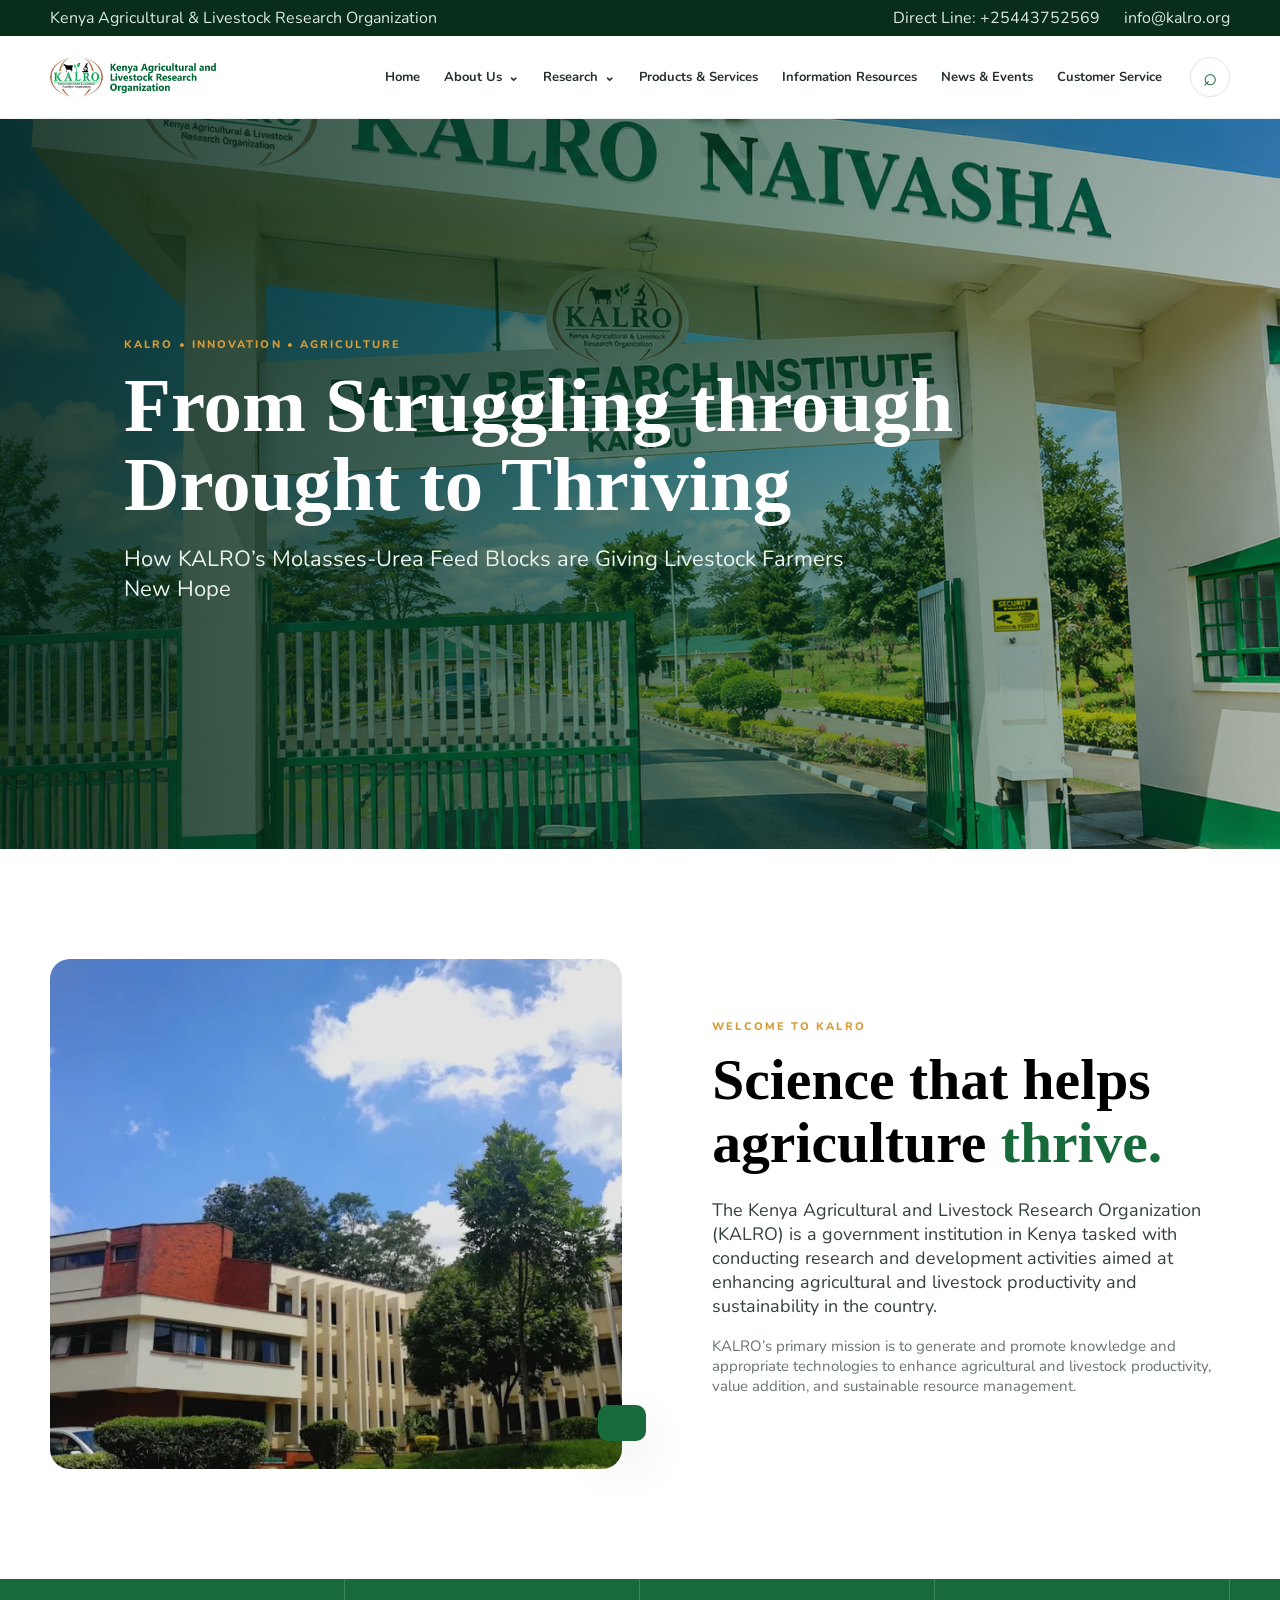
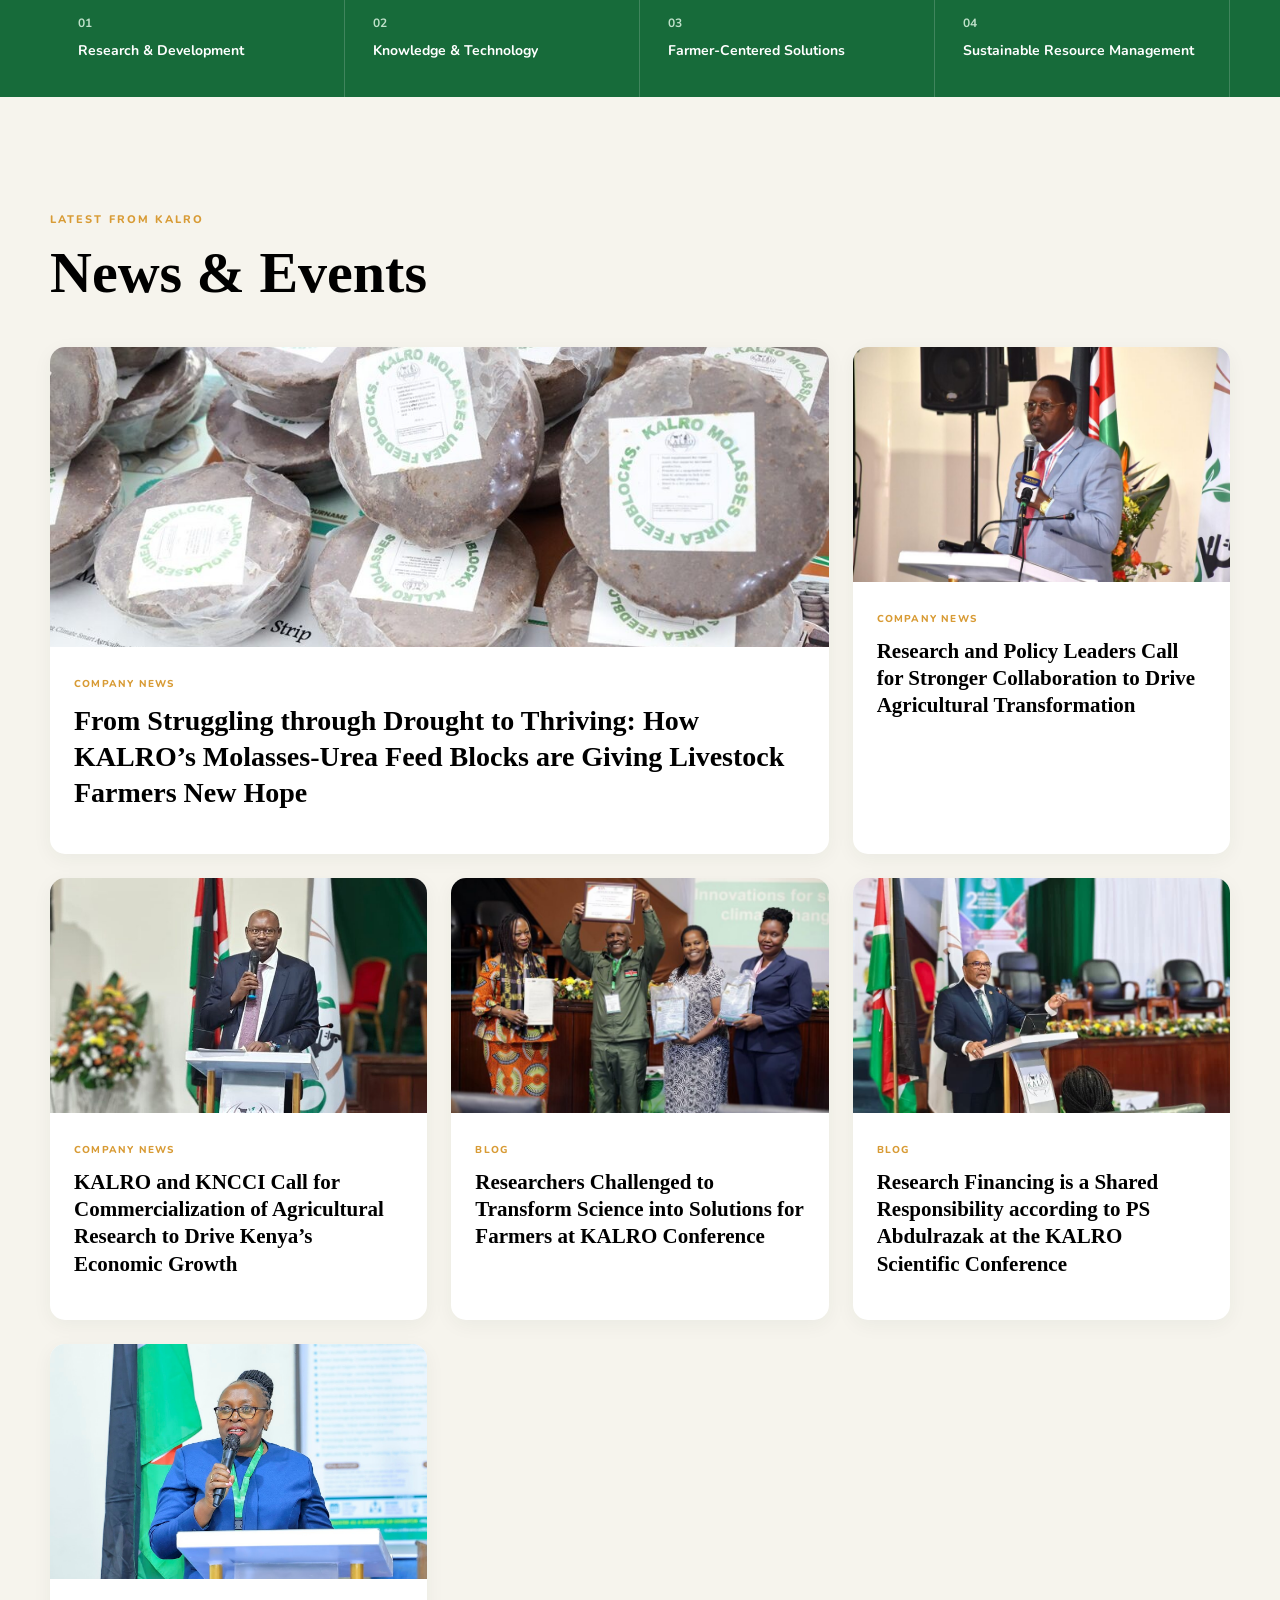
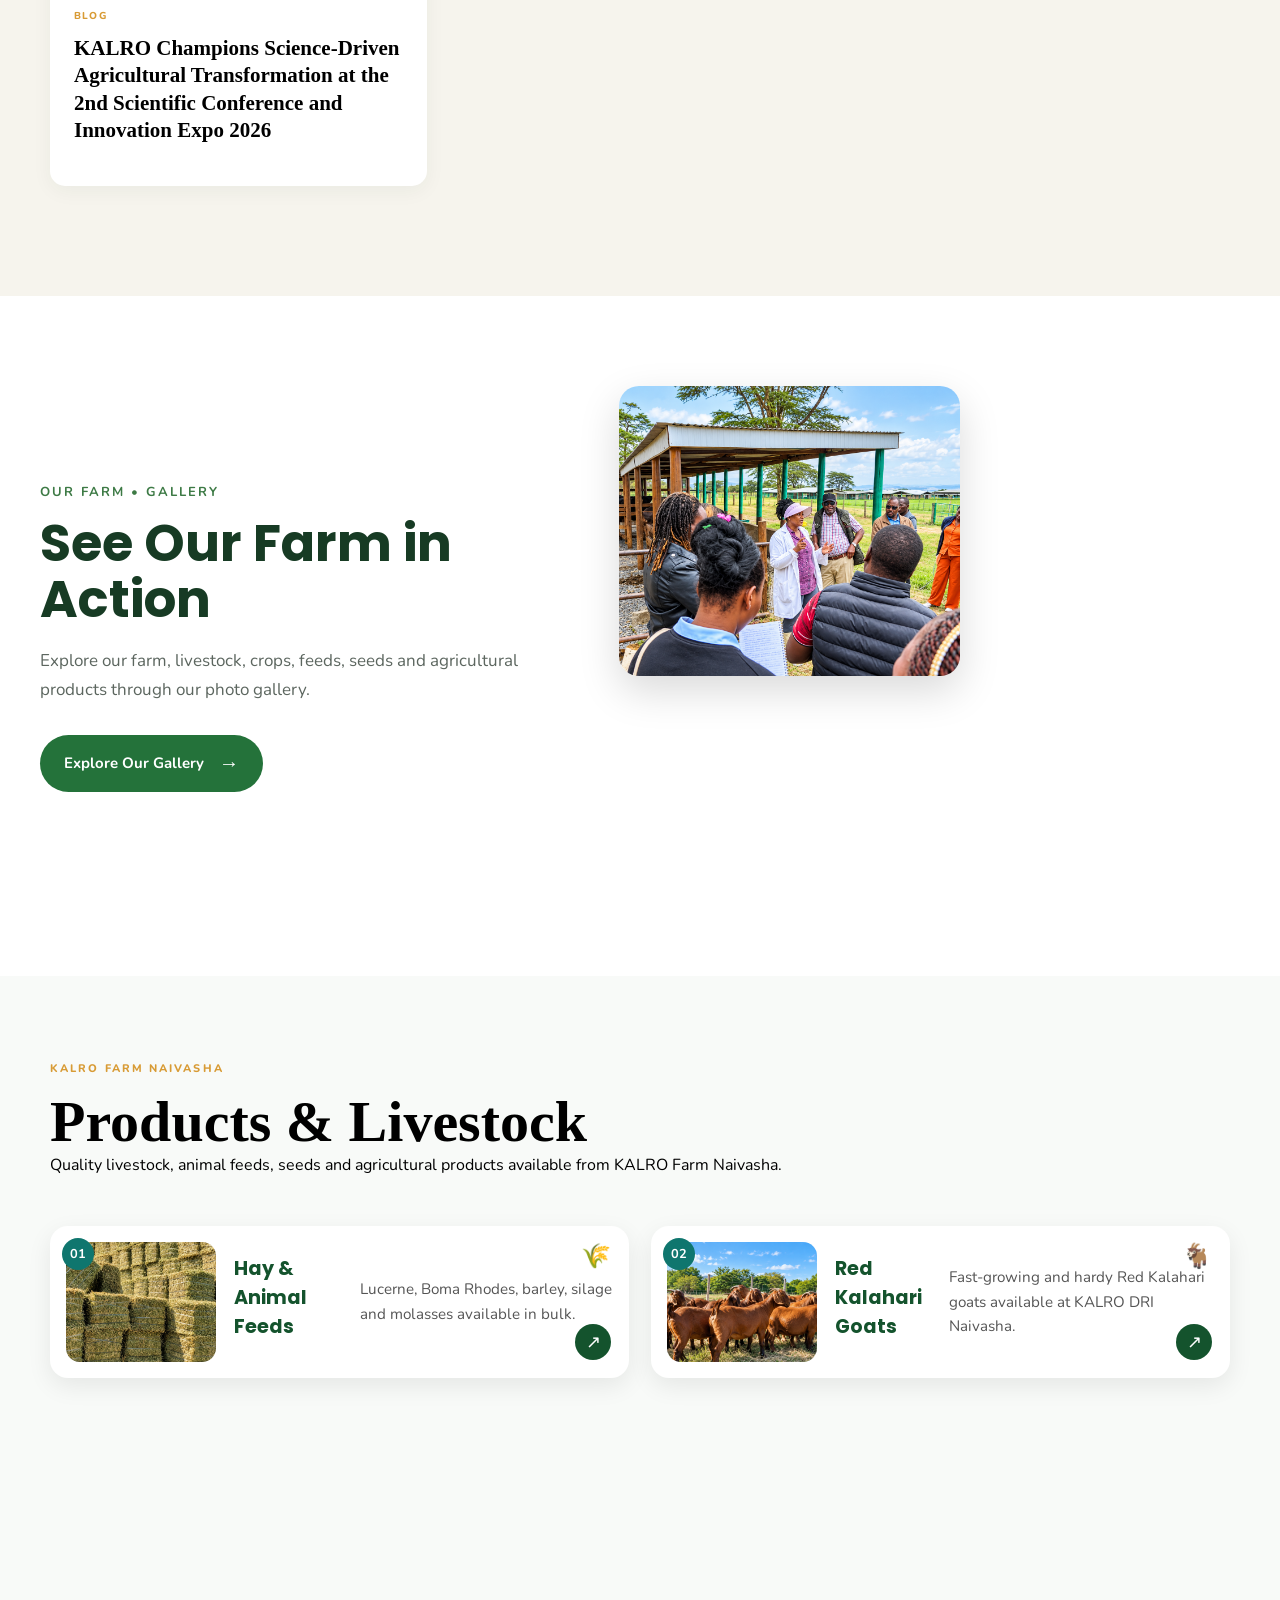
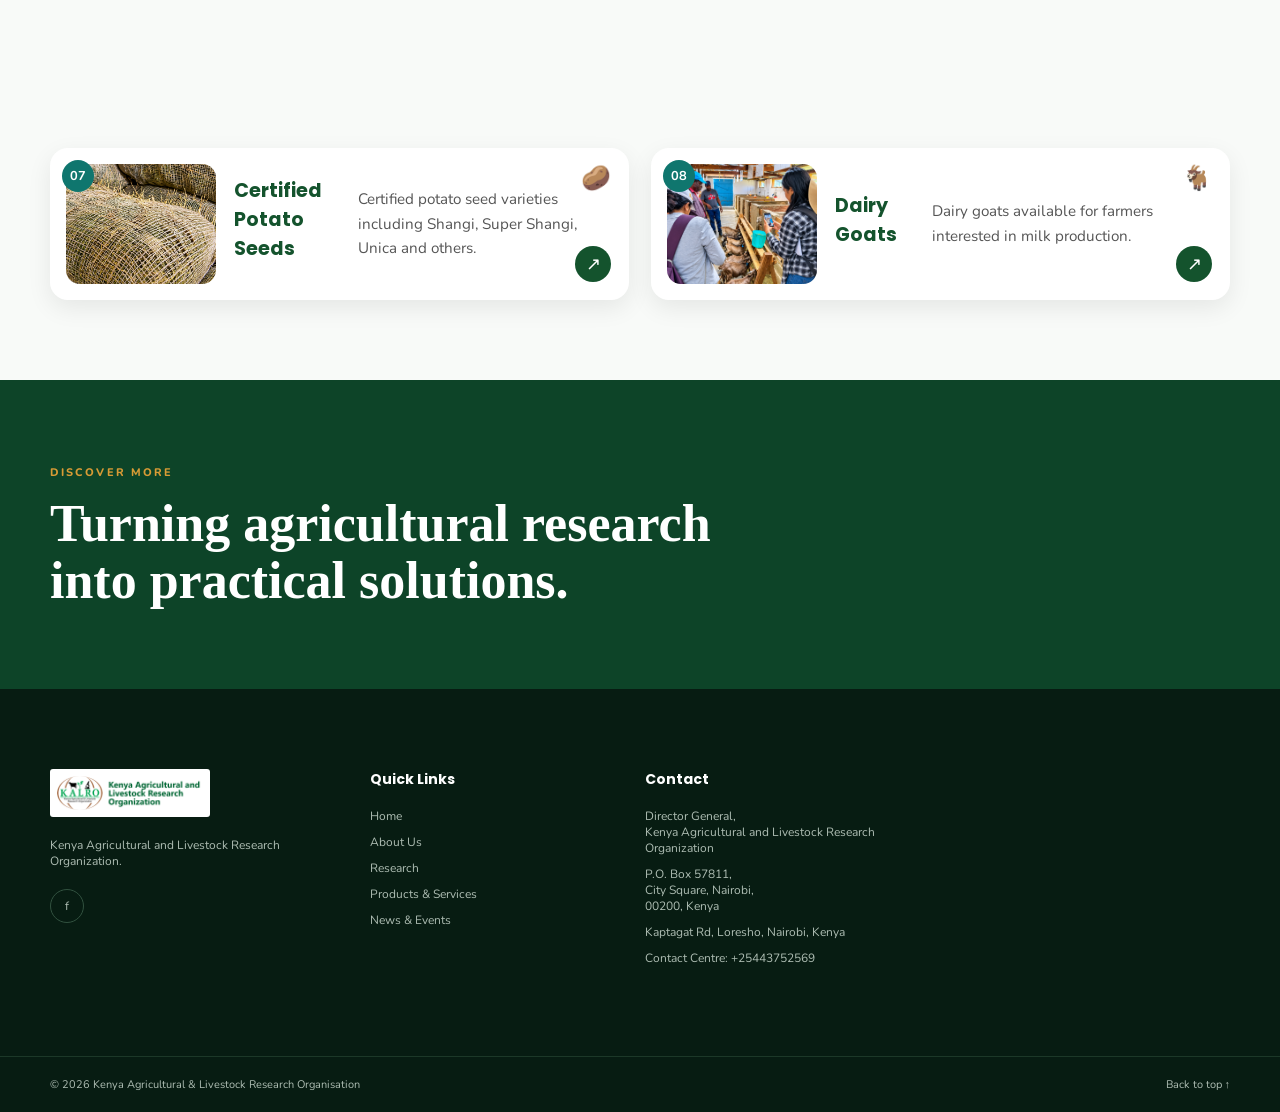
==== index.html @ 130081ad "Update index.html" ====
<!DOCTYPE html>
<html lang="en">

<head>
    <meta charset="UTF-8">
    <meta name="viewport" content="width=device-width, initial-scale=1.0">

    <meta name="description"
        content="Kenya Agricultural and Livestock Research Organization">

    <title>KALRO | Kenya Agricultural & Livestock Research Organization</title>

    <!-- Google Fonts -->
    <link rel="preconnect" href="https://fonts.googleapis.com">
    <link rel="preconnect" href="https://fonts.gstatic.com" crossorigin>

   <link
  href="https://fonts.googleapis.com/css2?family=Nunito:wght@400;500;600;700;800&family=Poppins:wght@500;600;700;800&display=swap"
  rel="stylesheet">
    <!-- CSS -->
    <link rel="stylesheet" href="style.css">
</head>

<body>


<!-- =========================================
     TOP INFORMATION BAR
========================================= -->

<div class="announcement">

    <div class="container announcement-inner">

        <span>
            Kenya Agricultural & Livestock Research Organization
        </span>

        <div class="top-links">

            <a href="tel:+25443752569">
                Direct Line: +25443752569
            </a>

            <a href="mail to:kalroorg97@kalro.org">
                info@kalro.org
            </a>

        </div>

    </div>

</div>



<!-- =========================================
     HEADER / NAVIGATION
========================================= -->

<header class="site-header" id="siteHeader">

    <div class="container nav-wrap">


        <!-- LOGO -->

        <a
            class="brand"
            href="#home"
            aria-label="KALRO home">

            <img
                src="log.png"
                alt="KALRO Logo">

        </a>



        <!-- MOBILE MENU BUTTON -->

        <button
            class="menu-toggle"
            id="menuToggle"
            aria-label="Open menu"
            aria-expanded="false">

            <span></span>
            <span></span>
            <span></span>

        </button>



        <!-- NAVIGATION -->

        <nav
            class="main-nav"
            id="mainNav"
            aria-label="Main navigation">


            <a href="#home">
                Home
            </a>


            <!-- ABOUT DROPDOWN -->

            <div class="nav-dropdown">

                <button type="button">
                    About Us
                    <span>⌄</span>
                </button>

                <div class="dropdown-menu">

                    <a href="#about">
                        Who We Are
                    </a>

                    <a href="#about">
                        Mission & Mandate
                    </a>

                    <a href="#resources">
                        Information Resources
                    </a>

                </div>

            </div>



            <!-- RESEARCH DROPDOWN -->

            <div class="nav-dropdown">

                <button type="button">
                    Research
                    <span>⌄</span>
                </button>

                <div class="dropdown-menu">

                    <a href="#resources">
                        Research Outputs
                    </a>

                    <a href="#resources">
                        Technologies
                    </a>

                </div>

            </div>



            <a href="#resources">
                Products & Services
            </a>


            <a href="#resources">
                Information Resources
            </a>


            <a href="#news">
                News & Events
            </a>


            <a href="#contact">
                Customer Service
            </a>

        </nav>



        <!-- SEARCH BUTTON -->

        <button
            class="search-button"
            id="searchButton"
            aria-label="Search">

            ⌕

        </button>

    </div>

</header>



<!-- =========================================
     MAIN CONTENT
========================================= -->

<main>



<!-- =========================================
     HERO SECTION
========================================= -->

<section class="hero" id="home">

    <div class="hero-image">
    </div>

    <div class="hero-overlay"></div>

    <div class="container hero-content">

        <div class="eyebrow">
            KALRO • INNOVATION • AGRICULTURE
        </div>

        <h1>
            From Struggling through Drought to Thriving
        </h1>

        <p>
            How KALRO’s Molasses-Urea Feed Blocks are Giving
            Livestock Farmers New Hope
        </p>
<!-- 
        <a
            class="btn btn-primary"
            
            target="_blank"
            rel="noopener">
            Learn More

            <span>→</span>

        </a> -->

    </div>

    <div class="hero-scroll">
        Scroll to explore
        <span>↓</span>
    </div>

</section>

<!-- =========================================
     ABOUT / INTRODUCTION
========================================= -->

<section
    class="intro section"
    id="about">

    <div class="container intro-grid">


        <!-- IMAGE -->

        <div class="image-frame reveal">

            <img
                src="admin.png"
                alt="Agricultural research at KALRO">


            <div class="image-badge">

                <!-- <strong>
                    Research
                </strong> -->
<!-- 
                <span>
                    For a sustainable future
                </span> -->

            </div>

        </div>



        <!-- TEXT -->

        <div class="intro-copy reveal">

            <span class="section-kicker">
                WELCOME TO KALRO
            </span>


            <h2>
                Science that helps agriculture
                <em>thrive.</em>
            </h2>


            <p class="lead">

                The Kenya Agricultural and Livestock Research
                Organization (KALRO) is a government institution
                in Kenya tasked with conducting research and
                development activities aimed at enhancing
                agricultural and livestock productivity and
                sustainability in the country.

            </p>


            <p>

                KALRO’s primary mission is to generate and promote
                knowledge and appropriate technologies to enhance
                agricultural and livestock productivity, value
                addition, and sustainable resource management.

            </p>

<!-- 
            <a
                class="text-link"
                href="https://www.kalro.org/?page_id=1067"
                target="_blank"
                rel="noopener">

                Read more about KALRO

                <span>↗</span>

            </a> -->

        </div>

    </div>

</section>



<!-- =========================================
     STATISTICS / FEATURES
========================================= -->

<section class="stats">

    <div class="container stats-grid">


        <div>

            <strong>01</strong>

            <span>
                Research & Development
            </span>

        </div>


        <div>

            <strong>02</strong>

            <span>
                Knowledge & Technology
            </span>

        </div>


        <div>

            <strong>03</strong>

            <span>
                Farmer-Centered Solutions
            </span>

        </div>


        <div>

            <strong>04</strong>

            <span>
                Sustainable Resource Management
            </span>

        </div>

    </div>

</section>



<!-- =========================================
     NEWS SECTION
========================================= -->

<section
    class="news section"
    id="news">

    <div class="container">


        <div class="section-heading">

            <div>

                <span class="section-kicker">
                    LATEST FROM KALRO
                </span>

                <h2>
                    News & Events
                </h2>

            </div>


            <!-- <a
                class="text-link"
                href="molasses.jpg"
                target="_blank"
                rel="noopener">

                View all news

                <span>→</span>

            </a> -->

        </div>



        <div class="news-grid">


            <!-- NEWS 1 -->

            <article class="news-card featured reveal">

                <!-- <a 
                   href="https://kalro.org/from-struggling-through-drought-to-thriving-how-kalros-molasses-urea-feed-blocks-are-giving-livestock-farmers-new-hope/"
                    target="_blank"
                    rel="noopener"> -->


                    <div class="card-image">

                        <img
                            src="molasses.jpg"
                            alt="Molasses-Urea Feed Blocks">

                    </div>


                    <div class="card-body">

                        <span class="tag">
                            Company News
                        </span>


                        <h3>

                            From Struggling through Drought to
                            Thriving: How KALRO’s Molasses-Urea
                            Feed Blocks are Giving Livestock
                            Farmers New Hope

                        </h3>


                        <!-- <span class="read">
                            Read story →
                        </span> -->

                    </div>

                </a>

            </article>



            <!-- NEWS 2 -->

            <article class="news-card reveal">
<!-- 
                <a
                    href="workshop.jpg"
                    target="_blank"
                    rel="noopener"> -->

                    <div class="card-image">

                        <img
                            src="workshop.jpg"
                            alt="Agricultural workshop">

                    </div>


                    <div class="card-body">

                        <span class="tag">
                            Company News
                        </span>


                        <h3>

                            Research and Policy Leaders Call
                            for Stronger Collaboration to Drive
                            Agricultural Transformation

                        </h3>


                        <!-- <span class="read">
                            Read story →
                        </span> -->

                    </div>

                </a>

            </article>



            <!-- NEWS 3 -->

            <article class="news-card reveal">

                <!-- <a
                    href="https://kalro.org/kalro-and-kncci-call-for-commercialization-of-agricultural-research-to-drive-kenyas-economic-growth/"
                    target="_blank"
                    rel="noopener"> -->

                    <div class="card-image">

                        <img
                            src="business1.jpg"
                            alt="Agricultural commercialization">

                    </div>


                    <div class="card-body">

                        <span class="tag">
                            Company News
                        </span>


                        <h3>

                            KALRO and KNCCI Call for
                            Commercialization of Agricultural
                            Research to Drive Kenya’s Economic Growth

                        </h3>

<!-- 
                        <span class="read">
                            Read story →
                        </span> -->

                    </div>

                </a>

            </article>



            <!-- NEWS 4 -->

            <article class="news-card reveal">
<!-- 
                <a
                    href="https://kalro.org/researchers-challenged-to-transform-science-into-solutions-for-farmers-at-kalro-conference/"
                    target="_blank"
                    rel="noopener"> -->

                    <div class="card-image">

                        <img
                            src="chairman.jpg"
                            alt="KALRO conference">

                    </div>


                    <div class="card-body">

                        <span class="tag">
                            Blog
                        </span>


                        <h3>

                            Researchers Challenged to Transform
                            Science into Solutions for Farmers
                            at KALRO Conference

                        </h3>


                        <!-- <span class="read">
                            Read story → -->
                        </span>

                    </div>

                </a>

            </article>



            <!-- NEWS 5 -->

            <article class="news-card reveal">

                <!-- <a
                    href="https://kalro.org/research-financing-is-a-shared-responsibility-according-to-ps-abdulrazak-at-the-kalro-scientific-conference/"
                    target="_blank"
                    rel="noopener"> -->

                    <div class="card-image">

                        <img
                            src="PS.jpg"
                            alt="KALRO scientific conference">

                    </div>


                    <div class="card-body">

                        <span class="tag">
                            Blog
                        </span>


                        <h3>

                            Research Financing is a Shared
                            Responsibility according to PS
                            Abdulrazak at the KALRO Scientific
                            Conference

                        </h3>


                        <!-- <span class="read">
                            Read story →
                        </span> -->

                    </div>

                </a>

            </article>



            <!-- NEWS 6 -->

            <article class="news-card reveal">

                <!-- <a
                    href="https://kalro.org/kalro-champions-science-driven-agricultural-transformation-at-the-2nd-scientific-conference-and-innovation-expo-2026/"
                    target="_blank"
                    rel="noopener"> -->

                    <div class="card-image">

                        <img
                            src="DDGC.jpg"
                            alt="Scientific conference">

                    </div>


                    <div class="card-body">

                        <span class="tag">
                            Blog
                        </span>


                        <h3>

                            KALRO Champions Science-Driven
                            Agricultural Transformation at the
                            2nd Scientific Conference and
                            Innovation Expo 2026

                        </h3>


                        <!-- <span class="read">
                            Read story → -->
                        </span>

                    </div>

                </a>

            </article>

        </div>

    </div>

</section>


<!-- GALLERY SECTION -->
<!-- <section class="gallery-section" id="gallery">

    <div class="gallery-container">

        <div class="gallery-content">

            <span class="gallery-kicker">OUR FARM • GALLERY</span>

            <h2>See Our Farm in Action</h2>

            <p>
                Explore our farm, livestock, crops, feeds, seeds and agricultural
                products through our photo gallery.
            </p>

            <a href="gallery.html" class="gallery-button">
                Explore Our Gallery
                <span>→</span>
            </a>

        </div>

        <div class="gallery-preview">

            <div class="gallery-image image-one">
                <img src="images/gallery-1.jpg" alt="Our farm">
            </div>

            <div class="gallery-image image-two">
                <img src="images/gallery-2.jpg" alt="Farm livestock">
            </div>

            <div class="gallery-image image-three">
                <img src="images/gallery-3.jpg" alt="Farm products">
            </div>

            <div class="gallery-image image-four">
                <img src="images/gallery-4.jpg" alt="Agricultural products">
            </div>

        </div>

    </div>

</section> -->

<!-- GALLERY SECTION
<section class="gallery-section" id="gallery">

    <div class="gallery-container">

        <div class="gallery-content">

            <span class="gallery-kicker">OUR FARM • GALLERY</span>

            <h2>See Our Farm in Action</h2>

            <p>
                Explore our farm, livestock, crops, feeds, seeds and agricultural
                products through our photo gallery.
            </p>

            <a href="gallery.html" class="gallery-button">
                Explore Our Gallery
                <span>→</span>
            </a>

        </div>

        <div class="gallery-preview">

            <div class="gallery-image image-one">
                <img src="images/gallery-1.jpg" alt="Our farm">
            </div>

            <div class="gallery-image image-two">
                <img src="images/gallery-2.jpg" alt="Farm livestock">
            </div>

            <div class="gallery-image image-three">
                <img src="images/gallery-3.jpg" alt="Farm products">
            </div>

            <div class="gallery-image image-four">
                <img src="images/gallery-4.jpg" alt="Agricultural products">
            </div>

        </div>

    </div>

</section>
 -->

<!-- GALLERY SECTION -->
<section class="gallery-section" id="gallery">

    <div class="gallery-container">

        <div class="gallery-content">

            <span class="gallery-kicker">OUR FARM • GALLERY</span>

            <h2>See Our Farm in Action</h2>

            <p>
                Explore our farm, livestock, crops, feeds, seeds and agricultural
                products through our photo gallery.
            </p>

            <a href="gallery.html" class="gallery-button">
                Explore Our Gallery
                <span>→</span>
            </a>

        </div>

        <div class="gallery-preview">

            <div class="gallery-image image-one">
                <img src="cover.png" alt="Our farm">
            </div>

            <!-- <div class="gallery-image image-two">
                <img src="images/gallery-2.jpg" alt="Farm livestock">
            </div>

            <div class="gallery-image image-three">
                <img src="images/gallery-3.jpg" alt="Farm products">
            </div>

            <div class="gallery-image image-four">
                <img src="images/gallery-4.jpg" alt="Agricultural products">
            </div> -->
<!-- 
            <a href="dairy-cattle.html" class="gallery-card">

    <img src="images/dairy-cow-1.jpg" alt="Dairy Cattle">

    <div class="gallery-card-content">
        <h3>Dairy Cattle</h3>
        <p>
            Quality dairy cows, heifers, calves and breeding bulls.
        </p>

        <span>View Dairy Cattle →</span>
    </div> -->

</a>

        </div>

    </div>

</section>





<!-- =========================================
     RESOURCES
========================================= -->
<section
    class="resources section"
    id="resources">

    <div class="container">

        <div class="section-heading centered">

            <div>

                <span class="section-kicker">
                    KALRO FARM NAIVASHA
                </span>

                <h2>
                    Products & Livestock
                </h2>

                <p>
                    Quality livestock, animal feeds, seeds and
                    agricultural products available from KALRO Farm Naivasha.
                </p>

            </div>

        </div>


        <div class="resource-grid">


            <!-- ==============================
                 01. HAY & ANIMAL FEEDS
            =============================== -->

            <a
                class="resource-card reveal"
                href="hay.html">

                <div class="resource-image">

                    <img
                        src="hay.png"
                        alt="Hay bales and animal feeds">

                </div>

                <span class="resource-number">
                    01
                </span>

                <div class="resource-icon">
                    🌾
                </div>

                <h3>
                    Hay & Animal Feeds
                </h3>

                <p>
                    Lucerne, Boma Rhodes, barley, silage
                    and molasses available in bulk.
                </p>

                <span class="arrow">
                    ↗
                </span>

            </a>



            <!-- ==============================
                 02. RED KALAHARI GOATS
            =============================== -->

            <a
                class="resource-card reveal"
                href="kalahari.html">

                <div class="resource-image">

                    <img
                        src="red.png"
                        alt="Red Kalahari goats">

                </div>

                <span class="resource-number">
                    02
                </span>

                <div class="resource-icon">
                    🐐
                </div>

                <h3>
                    Red Kalahari Goats
                </h3>

                <p>
                    Fast-growing and hardy Red Kalahari
                    goats available at KALRO DRI Naivasha.
                </p>

                <span class="arrow">
                    ↗
                </span>

            </a>



            <!-- ==============================
                 03. EGGS
            =============================== -->

            <a
                class="resource-card reveal"
                href="eggs.html">

                <div class="resource-image">

                    <img
                        src="eggs.png"
                        alt="Fresh eggs">

                </div>

                <span class="resource-number">
                    03
                </span>

                <div class="resource-icon">
                    🥚
                </div>

                <h3>
                    Eggs
                </h3>

                <p>
                    Wholesale eggs available in different
                    sizes including Kienyeji and fertilized eggs.
                </p>

                <span class="arrow">
                    ↗
                </span>

            </a>



            <!-- ==============================
                 04. BOER GOATS
            =============================== -->

            <a
                class="resource-card reveal"
                href="boer.html">

                <div class="resource-image">

                    <img
                        src="boer.png"
                        alt="Boer goats">

                </div>

                <span class="resource-number">
                    04
                </span>

                <div class="resource-icon">
                    🐐
                </div>

                <h3>
                    Boer Goats
                </h3>

                <p>
                    Quality Boer goats from KALRO Farm
                    Naivasha.
                </p>

                <span class="arrow">
                    ↗
                </span>

            </a>



            <!-- ==============================
                 05. DORPER SHEEP
            =============================== -->

            <a
                class="resource-card reveal"
                href="dorper.html">

                <div class="resource-image">

                    <img
                        src="dorper.png"
                        alt="Black Head Dorper sheep">

                </div>

                <span class="resource-number">
                    05
                </span>

                <div class="resource-icon">
                    🐑
                </div>

                <h3>
                    Dorper Sheep
                </h3>

                <p>
                    Pure Black Head Dorper sheep including
                    lambs, rams and ewes.
                </p>

                <span class="arrow">
                    ↗
                </span>

            </a>



            <!-- ==============================
                 06. HAMPSHIRE SHEEP
            =============================== -->

            <a
                class="resource-card reveal"
                href="hampshire.html">

                <div class="resource-image">

                    <img
                        src="ham.png"
                        alt="Hampshire sheep">

                </div>

                <span class="resource-number">
                    06
                </span>

                <div class="resource-icon">
                    🐑
                </div>

                <h3>
                    Hampshire Sheep
                </h3>

                <p>
                    Hampshire lambs, breeding rams,
                    pregnant and lactating ewes.
                </p>

                <span class="arrow">
                    ↗
                </span>

            </a>



            <!-- ==============================
                 07. POTATO SEEDS
            =============================== -->

            <a
                class="resource-card reveal"
                href="potato.html">

                <div class="resource-image">

                    <img
                        src="potato.png"
                        alt="Certified potato seeds">

                </div>

                <span class="resource-number">
                    07
                </span>

                <div class="resource-icon">
                    🥔
                </div>

                <h3>
                    Certified Potato Seeds
                </h3>

                <p>
                    Certified potato seed varieties including
                    Shangi, Super Shangi, Unica and others.
                </p>

                <span class="arrow">
                    ↗
                </span>

            </a>



            <!-- ==============================
                 08. DAIRY GOATS
            =============================== -->

            <a
                class="resource-card reveal"
                href="dairy.html">

                <div class="resource-image">

                    <img
                        src="milk.png"
                        alt="Dairy goats">

                </div>

                <span class="resource-number">
                    08
                </span>

                <div class="resource-icon">
                    🐐
                </div>

                <h3>
                    Dairy Goats
                </h3>

                <p>
                    Dairy goats available for farmers interested
                    in milk production.
                </p>

                <span class="arrow">
                    ↗
                </span>

            </a>


        </div>

    </div>

</section>


<!-- =========================================
     CALL TO ACTION
========================================= -->

<section class="cta">

    <div class="container cta-inner">

        <div>

            <span class="section-kicker light">
                DISCOVER MORE
            </span>

            <h2>
                Turning agricultural research
                into practical solutions.
            </h2>

        </div>

<!-- 
        <a
            class="btn btn-light"
            href="https://www.kalro.org/?page_id=10083"
            target="_blank"
            rel="noopener">

            Explore KALRO Research

            <span>→</span> -->

        </a>

    </div>

</section>

</main>



<!-- =========================================
     FOOTER
========================================= -->

<footer id="contact">

    <div class="container footer-grid">


        <!-- FOOTER BRAND -->

        <div class="footer-brand">

            <img
                src="log.png"
                alt="KALRO logo">

            <p>
                Kenya Agricultural and Livestock
                Research Organization.
            </p>


            <div class="socials">

                <a
                    href=https://www.facebook.com/share/1FLgAwKkCC/"
                    target="_blank"
                    rel="noopener">
                    f
                </a>
<!-- 
                <a
                    href="https://twitter.com/i/flow/login?redirect_after_login=%2Fkalromkulima"
                    target="_blank"
                    rel="noopener">
                    𝕏
                </a> -->

                <!-- <a
                    href="https://www.youtube.com/channel/UCCiK13RnXgpJzI8gCnkHHTg"
                    target="_blank"
                    rel="noopener">
                    ▶
                </a> -->

                <!-- <a
                    href="https://www.flickr.com/photos/kalro"
                    target="_blank"
                    rel="noopener">
                    ●
                </a> -->

            </div>

        </div>



        <!-- QUICK LINKS -->

        <div>

            <h3>
                Quick Links
            </h3>

            <a href="#home">
                Home
            </a>

            <a href="#about">
                About Us
            </a>

            <a href="#resources">
                Research
            </a>

            <a href="#resources">
                Products & Services
            </a>

            <a href="#news">
                News & Events
            </a>

        </div>



        <!-- LINKAGES -->

        <!-- <div>

            <h3>
                Linkages
            </h3>

            <a
                href="http://www.kilimo.go.ke/"
                target="_blank">
                Ministry of Agriculture and Livestock Development
            </a>

            <a
                href="http://www.agricultureauthority.go.ke/"
                target="_blank">
                Agriculture and Food Authority
            </a>

            <a
                href="http://kippra.or.ke/"
                target="_blank">
                Kenya Institute of Public Policy Research
                and Analysis
            </a>

            <a
                href="http://www.worldagroforestry.org/"
                target="_blank">
                International Center for Research
                in Agroforestry
            </a>

        </div> -->



        <!-- CONTACT -->

        <div>

            <h3>
                Contact
            </h3>

            <p>

                Director General,<br>

                Kenya Agricultural and Livestock
                Research Organization

            </p>


            <p>

                P.O. Box 57811,<br>

                City Square, Nairobi,<br>

                00200, Kenya

            </p>


            <p>

                Kaptagat Rd,
                Loresho, Nairobi, Kenya

            </p>

<!-- 
            <a href="tel:+25443752569">
               +25443752569
            </a> -->


            <a href="Phone:+25443752569">
                Contact Centre: +25443752569
            </a>

<!-- 
            <a href="mailto:kalroorg97@kalro.org">
                info@kalro.org
            </a> -->

        </div>

    </div>



    <!-- FOOTER BOTTOM -->

    <div class="footer-bottom">

        <div class="container">

            <span>
                © 2026 Kenya Agricultural &
                Livestock Research Organisation
            </span>

            <a href="#home">
                Back to top ↑
            </a>

        </div>

    </div>

</footer>



<!-- =========================================
     SEARCH MODAL
========================================= -->

<div
    class="search-modal"
    id="searchModal"
    aria-hidden="true">

    <div class="search-panel">

        <button
            class="search-close"
            id="searchClose"
            aria-label="Close search">

            ×

        </button>


        <span class="section-kicker">
            SEARCH KALRO
        </span>


        <h2>
            What are you looking for?
        </h2>


        <form id="searchForm">

            <input
                id="searchInput"
                type="search"
                placeholder="Search..."
                autocomplete="off">


            <button
                class="btn btn-primary"
                type="submit">

                Search

            </button>

        </form>


        <p id="searchMessage"></p>

    </div>

</div>



<!-- BACK TO TOP -->

<button
    class="back-top"
    id="backTop"
    aria-label="Back to top">

    ↑

</button>



<!-- JAVASCRIPT -->

<script src="script.js"></script>

</body>

</html>
---- style.css ----
:root {

    --green: #176b3a;
    --green-dark: #0d4428;
    --green-deep: #082d1c;

    --gold: #d89b35;

    --cream: #f6f4ed;

    --paper: #ffffff;

    --ink: #17201b;

    --muted: #68736d;

    --line: #dfe6e1;

    --shadow:
        0 20px 50px rgba(9,45,28,.10);

    --radius: 20px;
}


/* RESET */

* {
    box-sizing: border-box;
    margin: 0;
    padding: 0;
}


html {
    scroll-behavior: smooth;
}

body {
    font-family: 'Nunito', sans-serif;
}

h1, h2, h3, h4, h5, h6 {
    font-family: 'Poppins', sans-serif;
}


body.modal-open {
    overflow: hidden;
}


a {
    text-decoration: none;
    color: inherit;
}


button,
input {
    font: inherit;
}


img {
    display: block;
    max-width: 100%;
}


.container {

    width:
        min(
            1180px,
            calc(100% - 40px)
        );

    margin: auto;
}



/* =====================================
   TOP BAR
===================================== */

.announcement {

    background:
        var(--green-deep);

    color:
        #dbe9df;

    font-size:
        16px;
}


.announcement-inner {

    min-height:
        36px;

    display:
        flex;

    align-items:
        center;

    justify-content:
        space-between;

    gap:
        20px;
}


.top-links {

    display:
        flex;

    gap:
        24px;
}


.top-links a:hover {
    color: white;
}



/* =====================================
   HEADER
===================================== */

.site-header {

    position:
        sticky;

    top:
        0;

    z-index:
        100;

    background:
        rgba(255,255,255,.96);

    backdrop-filter:
        blur(12px);

    border-bottom:
        1px solid
        rgba(20,70,42,.08);

    transition:
        .25s;
}


.site-header.scrolled {

    box-shadow:
        0 8px 30px
        rgba(0,0,0,.07);
}


.nav-wrap {

    height:
        82px;

    display:
        flex;

    align-items:
        center;

    gap:
        28px;
}


.brand {
    margin-right:
        auto;
}


.brand img {
    width:
        170px;
}


.main-nav {

    display:
        flex;

    align-items:
        center;

    gap:
        24px;

    font-size:
        13px;

    font-weight:
        700;
}


.main-nav > a,
.nav-dropdown > button {

    color:
        #26322b;

    transition:
        .2s;
}


.main-nav > a:hover,
.nav-dropdown > button:hover {

    color:
        var(--green);
}



/* DROPDOWN */

.nav-dropdown {
    position:
        relative;
}


.nav-dropdown > button {

    border:
        0;

    background:
        none;

    cursor:
        pointer;

    font-weight:
        700;

    display:
        flex;

    gap:
        6px;
}


.dropdown-menu {

    position:
        absolute;

    top:
        calc(100% + 18px);

    left:
        -15px;

    background:
        white;

    border:
        1px solid
        var(--line);

    box-shadow:
        var(--shadow);

    border-radius:
        12px;

    min-width:
        220px;

    padding:
        9px;

    opacity:
        0;

    visibility:
        hidden;

    transform:
        translateY(7px);

    transition:
        .2s;
}


.nav-dropdown:hover
.dropdown-menu {

    opacity:
        1;

    visibility:
        visible;

    transform:
        none;
}


.dropdown-menu a {

    display:
        block;

    padding:
        10px 12px;

    border-radius:
        8px;

    font-size:
        13px;
}


.dropdown-menu a:hover {

    background:
        #f0f6f1;

    color:
        var(--green);
}



/* SEARCH */

.search-button {

    width:
        40px;

    height:
        40px;

    border:
        1px solid
        var(--line);

    border-radius:
        50%;

    background:
        white;

    cursor:
        pointer;

    font-size:
        24px;

    color:
        var(--green);
}



/* MOBILE MENU */

.menu-toggle {

    display:
        none;

    background:
        none;

    border:
        0;

    width:
        42px;

    height:
        42px;

    cursor:
        pointer;
}


.menu-toggle span {

    display:
        block;

    width:
        24px;

    height:
        2px;

    background:
        var(--green);

    margin:
        5px auto;
}



/* =====================================
   HERO
===================================== */

.hero {
    height: min(730px, calc(100vh - 118px));
    min-height: 580px;

    position: relative;
    display: flex;
    align-items: center;
    overflow: hidden;
    color: white;
}

.hero-image {
    position: absolute;
    inset: 0;

    background-image: url("Logo.png");
    background-position: center;
    background-size: cover;
    background-repeat: no-repeat;
}

.hero-overlay {
    position: absolute;
    inset: 0;

    background: linear-gradient(
        90deg,
        rgba(4,36,21,.87),
        rgba(6,61,34,.60) 55%,
        rgba(5,43,25,.30)
    );
}

.hero-content {

    position:
        relative;

    z-index:
        2;

    max-width:
        900px;
}


.eyebrow,
.section-kicker {

    display:
        inline-block;

    color:
        var(--gold);

    font-size:
        11px;

    font-weight:
        800;

    letter-spacing:
        .19em;

    margin-bottom:
        15px;
}


.hero h1 {

    font-family:
        "Playfair Display",
        serif;

    font-size:
        clamp(
            46px,
            6vw,
            78px
        );

    line-height:
        1.02;

    max-width:
        900px;

    margin-bottom:
        20px;
}


.hero p {

    font-size:
        clamp(
            17px,
            2vw,
            22px
        );

    max-width:
        760px;

    color:
        #e9f1eb;

    margin-bottom:
        32px;
}



/* BUTTON */

.btn {

    display:
        inline-flex;

    align-items:
        center;

    justify-content:
        center;

    gap:
        18px;

    border:
        0;

    padding:
        14px 22px;

    border-radius:
        6px;

    font-weight:
        800;

    font-size:
        13px;

    cursor:
        pointer;

    transition:
        .25s;
}


.btn-primary {

    background:
        var(--gold);

    color:
        #172018;
}


.btn-primary:hover {

    transform:
        translateY(-3px);

    box-shadow:
        0 12px 25px
        rgba(216,155,53,.25);
}


.btn-light {

    background:
        white;

    color:
        var(--green-dark);
}


.btn-light:hover {

    transform:
        translateY(-3px);
}



/* =====================================
   SECTIONS
===================================== */

.section {

    padding:
        110px 0;
}



/* =====================================
   ABOUT
===================================== */

.intro-grid {

    display:
        grid;

    grid-template-columns:
        1.05fr .95fr;

    gap:
        90px;

    align-items:
        center;
}


.image-frame {

    position:
        relative;
}


.image-frame > img {

    width:
        100%;

    height:
        510px;

    object-fit:
        cover;

    border-radius:
        20px;
}


.image-badge {

    position:
        absolute;

    right:
        -24px;

    bottom:
        28px;

    background:
        var(--green);

    color:
        white;

    padding:
        18px 24px;

    border-radius:
        10px;

    box-shadow:
        var(--shadow);

    display:
        flex;

    flex-direction:
        column;
}


.image-badge strong {
    font-size:
        18px;
}


.image-badge span {

    font-size:
        11px;

    color:
        #dcebdd;
}


.intro-copy h2 {

    font-family:
        "Playfair Display",
        serif;

    font-size:
        clamp(
            38px,
            4.5vw,
            58px
        );

    line-height:
        1.08;

    margin-bottom:
        24px;
}


.intro-copy h2 em {

    font-style:
        normal;

    color:
        var(--green);
}


.intro-copy p {

    color:
        var(--muted);

    font-size:
        15px;

    margin-bottom:
        18px;
}


.intro-copy .lead {

    font-size:
        18px;

    color:
        #344139;
}


.text-link {

    display:
        inline-flex;

    gap:
        12px;

    color:
        var(--green);

    font-weight:
        800;

    font-size:
        13px;

    border-bottom:
        1px solid
        rgba(23,107,58,.35);

    padding-bottom:
        6px;

    margin-top:
        10px;
}



/* =====================================
   STATS
===================================== */

.stats {

    background:
        var(--green);

    color:
        white;
}


.stats-grid {

    display:
        grid;

    grid-template-columns:
        repeat(4,1fr);
}


.stats-grid > div {

    padding:
        36px 28px;

    border-right:
        1px solid
        rgba(255,255,255,.18);
}


.stats-grid strong {

    display:
        block;

    color:
        #bfe0c9;

    font-size:
        12px;

    margin-bottom:
        8px;
}


.stats-grid span {

    font-weight:
        700;

    font-size:
        14px;
}



/* =====================================
   NEWS
===================================== */

.news {

    background:
        var(--cream);
}


.section-heading {

    display:
        flex;

    align-items:
        end;

    justify-content:
        space-between;

    gap:
        30px;

    margin-bottom:
        42px;
}


.section-heading h2 {

    font-family:
        "Playfair Display",
        serif;

    font-size:
        58px;

    line-height:
        1.08;
}


.news-grid {

    display:
        grid;

    grid-template-columns:
        repeat(3,1fr);

    gap:
        24px;
}


.news-card {

    background:
        white;

    border-radius:
        15px;

    overflow:
        hidden;

    box-shadow:
        0 5px 20px
        rgba(10,50,30,.05);

    transition:
        .3s;
}


.news-card:hover {

    transform:
        translateY(-7px);

    box-shadow:
        var(--shadow);
}


.card-image {

    height:
        235px;

    overflow:
        hidden;
}


.card-image img {

    width:
        100%;

    height:
        100%;

    object-fit:
        cover;

    transition:
        .45s;
}


.news-card:hover
.card-image img {

    transform:
        scale(1.06);
}


.card-body {

    padding:
        24px;
}


.tag {

    font-size:
        10px;

    letter-spacing:
        .12em;

    text-transform:
        uppercase;

    font-weight:
        800;

    color:
        var(--gold);
}


.card-body h3 {

    font-family:
        "Playfair Display",
        serif;

    font-size:
        21px;

    line-height:
        1.3;

    margin:
        10px 0 18px;
}


.read {

    color:
        var(--green);

    font-size:
        12px;

    font-weight:
        800;
}


.featured {

    grid-column:
        span 2;
}


.featured .card-image {

    height:
        300px;
}


.featured .card-body h3 {

    font-size:
        28px;
}


/* ================================
   GALLERY SECTION
================================ */
.gallery-section {
    background-size: cover;
    background-position: center;
    background-repeat: no-repeat;
    padding: 90px 0;
    position: relative;
}

.gallery-container {
    max-width: 1200px;
    margin: 0 auto;

    display: grid;
    grid-template-columns: 0.9fr 1.1fr;
    align-items: center;
    gap: 70px;
}

/* Gallery Text */

.gallery-content {
    max-width: 500px;
}

.gallery-kicker {
    display: inline-block;
    margin-bottom: 15px;

    font-size: 13px;
    font-weight: 700;
    letter-spacing: 2px;
    color: #3d7a45;
}

.gallery-content h2 {
    margin: 0 0 20px;

    font-size: clamp(36px, 4vw, 56px);
    line-height: 1.08;
    color: #173b24;
}

.gallery-content p {
    margin-bottom: 30px;

    font-size: 17px;
    line-height: 1.7;
    color: #5c665f;
}

/* Gallery Button */

.gallery-button {
    display: inline-flex;
    align-items: center;
    gap: 15px;

    padding: 15px 24px;

    background: #24723a;
    color: white;

    text-decoration: none;
    font-size: 15px;
    font-weight: 700;

    border-radius: 50px;

    transition: all 0.3s ease;
}

.gallery-button span {
    font-size: 20px;
    transition: transform 0.3s ease;
}

.gallery-button:hover {
    background: #174d28;
    transform: translateY(-3px);
    box-shadow: 0 10px 25px rgba(23, 77, 40, 0.2);
}

.gallery-button:hover span {
    transform: translateX(5px);
}


/* ================================
   PHOTO COLLAGE
================================ */

.gallery-preview {
    position: relative;

    height: 500px;
    width: 100%;
}

.gallery-image {
    position: absolute;
    overflow: hidden;

    border-radius: 20px;

    box-shadow: 0 15px 40px rgba(0, 0, 0, 0.15);

    transition: transform 0.4s ease, box-shadow 0.4s ease;
}

.gallery-image img {
    width: 100%;
    height: 100%;

    display: block;

    object-fit: cover;

    transition: transform 0.5s ease;
}

.gallery-image:hover {
    transform: translateY(-8px) scale(1.02);
    box-shadow: 0 20px 45px rgba(0, 0, 0, 0.2);

    z-index: 10;
}

.gallery-image:hover img {
    transform: scale(1.08);
}


/* Individual Images */

.image-one {
    width: 55%;
    height: 290px;

    top: 0;
    left: 0;
}

.image-two {
    width: 42%;
    height: 210px;

    top: 30px;
    right: 0;
}

.image-three {
    width: 42%;
    height: 230px;

    bottom: 0;
    left: 10%;
}

.image-four {
    width: 45%;
    height: 260px;

    bottom: 10px;
    right: 0;
}


/* ================================
   MOBILE
================================ */

@media (max-width: 850px) {

    .gallery-section {
        padding: 70px 6%;
    }

    .gallery-container {
        grid-template-columns: 1fr;
        gap: 50px;
    }

    .gallery-content {
        max-width: 100%;
        text-align: center;
    }

    .gallery-button {
        justify-content: center;
    }

    .gallery-preview {
        height: 450px;
    }
}


@media (max-width: 550px) {

    .gallery-section {
        padding: 60px 5%;
    }

    .gallery-content h2 {
        font-size: 36px;
    }

    .gallery-content p {
        font-size: 15px;
    }

    .gallery-preview {
        height: 360px;
    }

    .image-one {
        width: 58%;
        height: 210px;
    }

    .image-two {
        width: 40%;
        height: 160px;
    }

    .image-three {
        width: 43%;
        height: 170px;
    }

    .image-four {
        width: 44%;
        height: 190px;
    }
}




/* =====================================
   RESOURCES
===================================== */
/*=====================================
    PRODUCTS SECTION
======================================*/

.resources{
    padding:80px 0;
    background:#f8faf8;
}

.resource-grid{
    display:grid;
    grid-template-columns:repeat(auto-fit,minmax(420px,1fr));
    gap:22px;
    margin-top:50px;
}

/* Card */

.resource-card{
    display:flex;
    align-items:center;
    gap:18px;

    position:relative;

    background:#fff;
    border-radius:18px;

    overflow:hidden;

    text-decoration:none;
    color:#222;

    padding:16px;

    box-shadow:0 8px 25px rgba(0,0,0,.08);

    transition:.35s;
}

.resource-card:hover{
    transform:translateY(-6px);
    box-shadow:0 18px 35px rgba(0,0,0,.12);
}

/* Image */

.resource-image{
    width:150px;
    min-width:150px;
    height:120px;

    overflow:hidden;

    border-radius:14px;
}

.resource-image img{
    width:100%;
    height:100%;
    object-fit:cover;
    transition:.4s;
}

.resource-card:hover img{
    transform:scale(1.08);
}

/* Content */

.resource-card h3{
    font-size:1.2rem;
    color:#14532d;
    margin-bottom:8px;
}

.resource-card p{
    font-size:.95rem;
    line-height:1.6;
    color:#555;
    margin-bottom:0;
}

/* Number */

.resource-number{
    position:absolute;
    top:12px;
    left:12px;

    width:32px;
    height:32px;

    background:#0f766e;
    color:#fff;

    display:flex;
    align-items:center;
    justify-content:center;

    border-radius:50%;

    font-size:.8rem;
    font-weight:700;
}

/* Icon */

.resource-icon{
    position:absolute;
    top:14px;
    right:18px;

    font-size:1.5rem;
}

/* Arrow */

.arrow{
    position:absolute;
    right:18px;
    bottom:18px;

    width:36px;
    height:36px;

    display:flex;
    align-items:center;
    justify-content:center;

    border-radius:50%;

    background:#14532d;
    color:#fff;

    font-size:18px;

    transition:.3s;
}

.resource-card:hover .arrow{
    transform:rotate(45deg);
    background:#16a34a;
}

/* Mobile */

@media(max-width:768px){

.resource-grid{
    grid-template-columns:1fr;
}

.resource-card{
    flex-direction:column;
    text-align:center;
}

.resource-image{
    width:100%;
    height:190px;
}

.resource-icon{
    right:15px;
}

.arrow{
    position:static;
    margin-top:15px;
}

}


/* =====================================
   CTA
===================================== */

.cta {

    padding:
        80px 0;

    background:
        var(--green-dark);

    color:
        white;
}


.cta-inner {

    display:
        flex;

    align-items:
        center;

    justify-content:
        space-between;

    gap:
        50px;
}


.cta h2 {

    font-family:
        "Playfair Display",
        serif;

    font-size:
        52px;

    line-height:
        1.1;

    max-width:
        700px;
}



/* =====================================
   FOOTER
===================================== */

footer {

    background:
        #071c12;

    color:
        #aebdb3;
}


.footer-grid {

    display:
        grid;

    grid-template-columns:
        1.2fr 1fr 1.2fr 1.2fr;

    gap:
        55px;

    padding:
        80px 0;
}


.footer-brand img {

    width:
        160px;

    background:
        white;

    padding:
        7px;

    border-radius:
        3px;

    margin-bottom:
        20px;
}


.footer-grid h3 {

    color:
        white;

    font-size:
        14px;

    margin-bottom:
        18px;
}


.footer-grid p,
.footer-grid a {

    display:
        block;

    font-size:
        12px;

    margin-bottom:
        10px;

    color:
        #aebdb3;
}


.footer-grid a:hover {

    color:
        white;
}


.socials {

    display:
        flex;

    gap:
        9px;

    margin-top:
        20px;
}


.socials a {

    width:
        34px;

    height:
        34px;

    border:
        1px solid
        #31513f;

    border-radius:
        50%;

    display:
        grid;

    place-items:
        center;
}


.footer-bottom {

    border-top:
        1px solid
        #1c3828;

    padding:
        20px 0;
}


.footer-bottom .container {

    display:
        flex;

    justify-content:
        space-between;

    font-size:
        11px;
}



/* =====================================
   SEARCH
===================================== */

.search-modal {

    position:
        fixed;

    inset:
        0;

    background:
        rgba(2,18,11,.82);

    backdrop-filter:
        blur(8px);

    z-index:
        300;

    display:
        grid;

    place-items:
        center;

    opacity:
        0;

    visibility:
        hidden;

    transition:
        .25s;

    padding:
        20px;
}


.search-modal.open {

    opacity:
        1;

    visibility:
        visible;
}


.search-panel {

    position:
        relative;

    background:
        white;

    width:
        min(720px,100%);

    padding:
        55px;

    border-radius:
        18px;
}


.search-panel h2 {

    font-family:
        "Playfair Display",
        serif;

    font-size:
        42px;

    margin-bottom:
        25px;
}


.search-panel form {

    display:
        flex;

    gap:
        10px;
}


.search-panel input {

    flex:
        1;

    border:
        1px solid
        var(--line);

    border-radius:
        6px;

    padding:
        15px;

    outline:
        none;
}


.search-close {

    position:
        absolute;

    right:
        18px;

    top:
        15px;

    border:
        0;

    background:
        none;

    font-size:
        30px;

    cursor:
        pointer;
}



/* =====================================
   BACK TO TOP
===================================== */

.back-top {

    position:
        fixed;

    right:
        22px;

    bottom:
        22px;

    width:
        44px;

    height:
        44px;

    border:
        0;

    border-radius:
        50%;

    background:
        var(--gold);

    cursor:
        pointer;

    opacity:
        0;

    visibility:
        hidden;

    transition:
        .25s;
}


.back-top.show {

    opacity:
        1;

    visibility:
        visible;
}



/* =====================================
   ANIMATIONS
===================================== */

.reveal {

    opacity:
        0;

    transform:
        translateY(22px);

    transition:
        .7s;
}


.reveal.visible {

    opacity:
        1;

    transform:
        none;
}



/* =====================================
   TABLET
===================================== */

@media(max-width:1050px) {

    .main-nav {
        gap:
            14px;
    }


    .intro-grid {
        gap:
            55px;
    }


    .resource-grid {

        grid-template-columns:
            repeat(2,1fr);

    }


    .footer-grid {

        grid-template-columns:
            repeat(2,1fr);

    }

}



/* =====================================
   MOBILE
===================================== */

@media(max-width:820px) {

    .top-links {
        display:
            none;
    }


    .nav-wrap {
        height:
            70px;
    }


    .brand img {
        width:
            145px;
    }


    .menu-toggle {
        display:
            block;
    }


    .main-nav {

        position:
            absolute;

        left:
            20px;

        right:
            20px;

        top:
            76px;

        display:
            none;

        flex-direction:
            column;

        align-items:
            stretch;

        background:
            white;

        border:
            1px solid
            var(--line);

        border-radius:
            14px;

        box-shadow:
            var(--shadow);

        padding:
            10px;

    }


    .main-nav.open {
        display:
            flex;
    }


    .main-nav > a,
    .nav-dropdown > button {

        padding:
            13px 12px;

        width:
            100%;

        text-align:
            left;

    }


    .intro-grid {

        grid-template-columns:
            1fr;

    }


    .stats-grid {

        grid-template-columns:
            1fr 1fr;

    }


    .news-grid {

        grid-template-columns:
            1fr;

    }


    .featured {

        grid-column:
            auto;

    }


    .cta-inner {

        flex-direction:
            column;

        align-items:
            flex-start;

    }

}



/* =====================================
   SMALL MOBILE
===================================== */

@media(max-width:560px) {

    .container {

        width:
            calc(100% - 28px);

    }


    .hero {

        min-height:
            620px;

    }


    .hero h1 {

        font-size:
            43px;

    }


    .section {

        padding:
            75px 0;

    }


    .resource-grid {

        grid-template-columns:
            1fr;

    }


    .footer-grid {

        grid-template-columns:
            1fr;

    }


    .footer-bottom .container {

        flex-direction:
            column;

    }


    .section-heading {

        flex-direction:
            column;

        align-items:
            flex-start;

    }


    .search-panel form {

        flex-direction:
            column;

    }

}
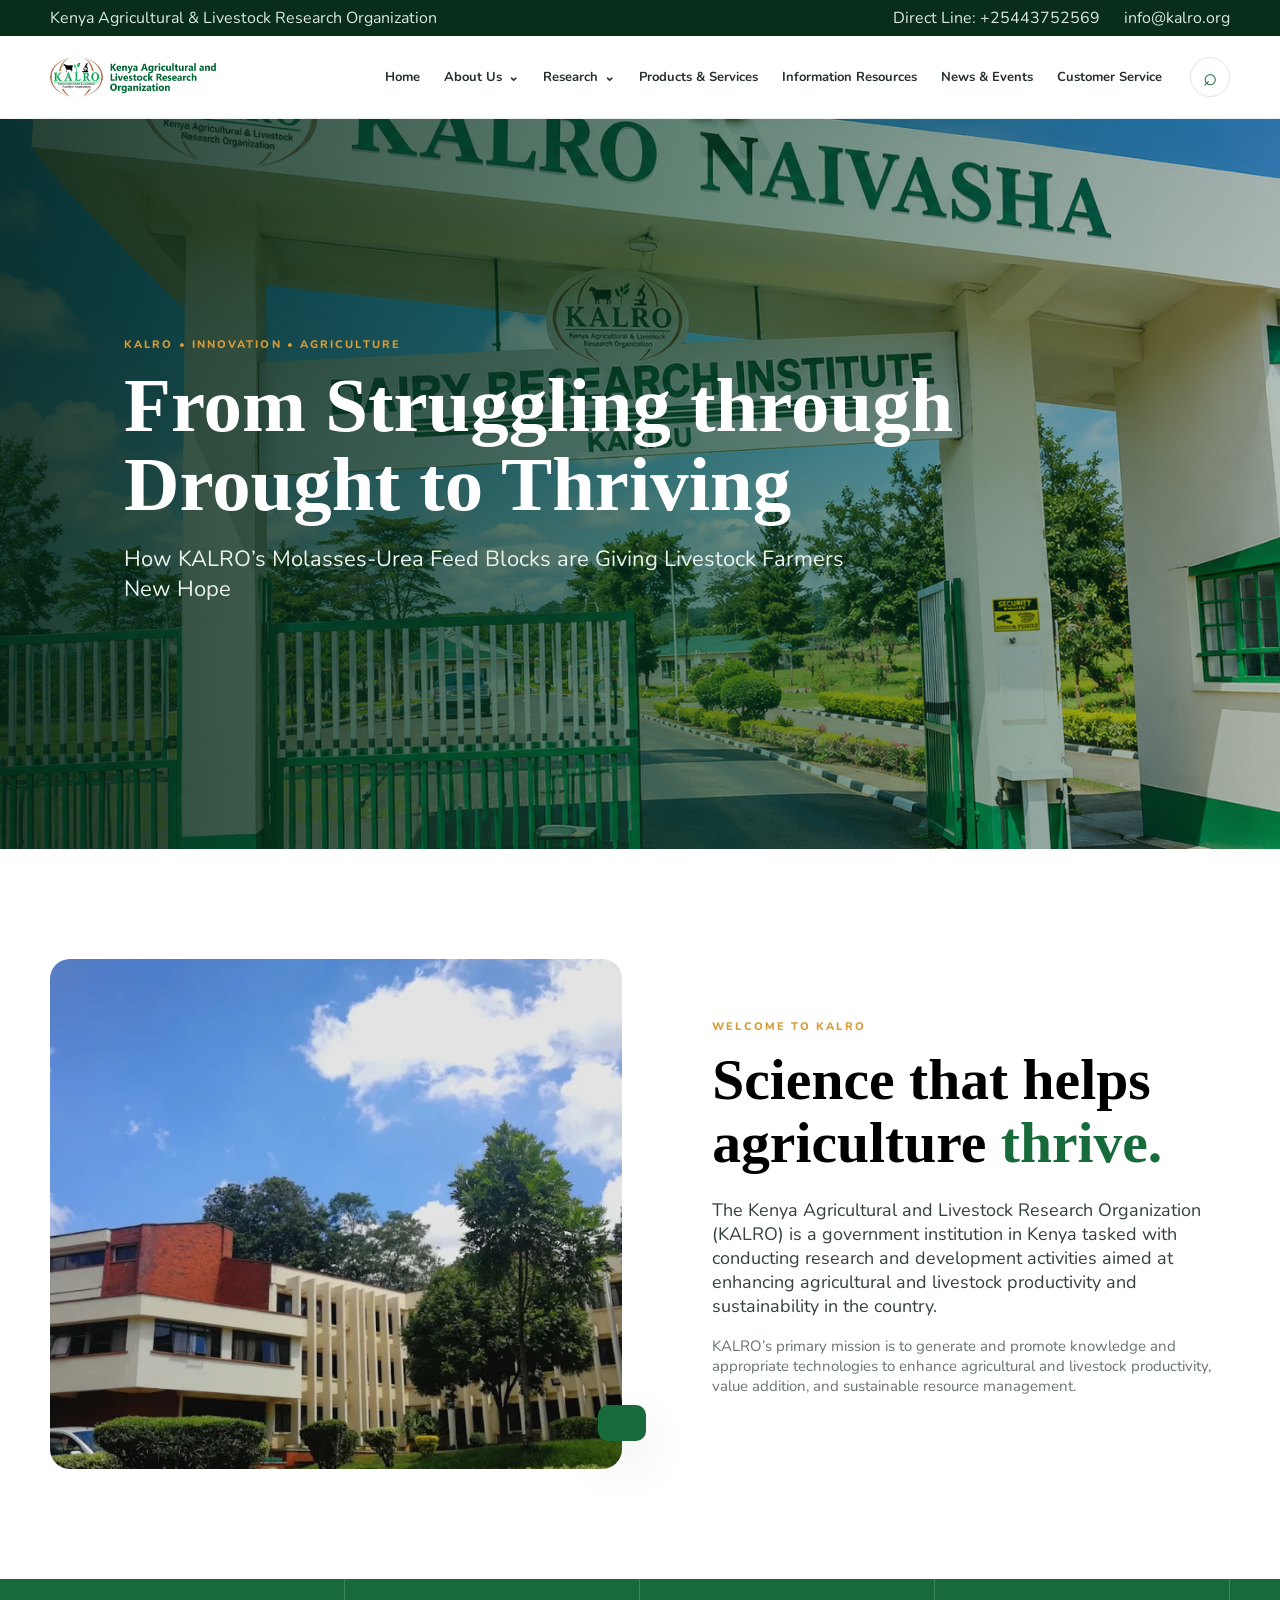
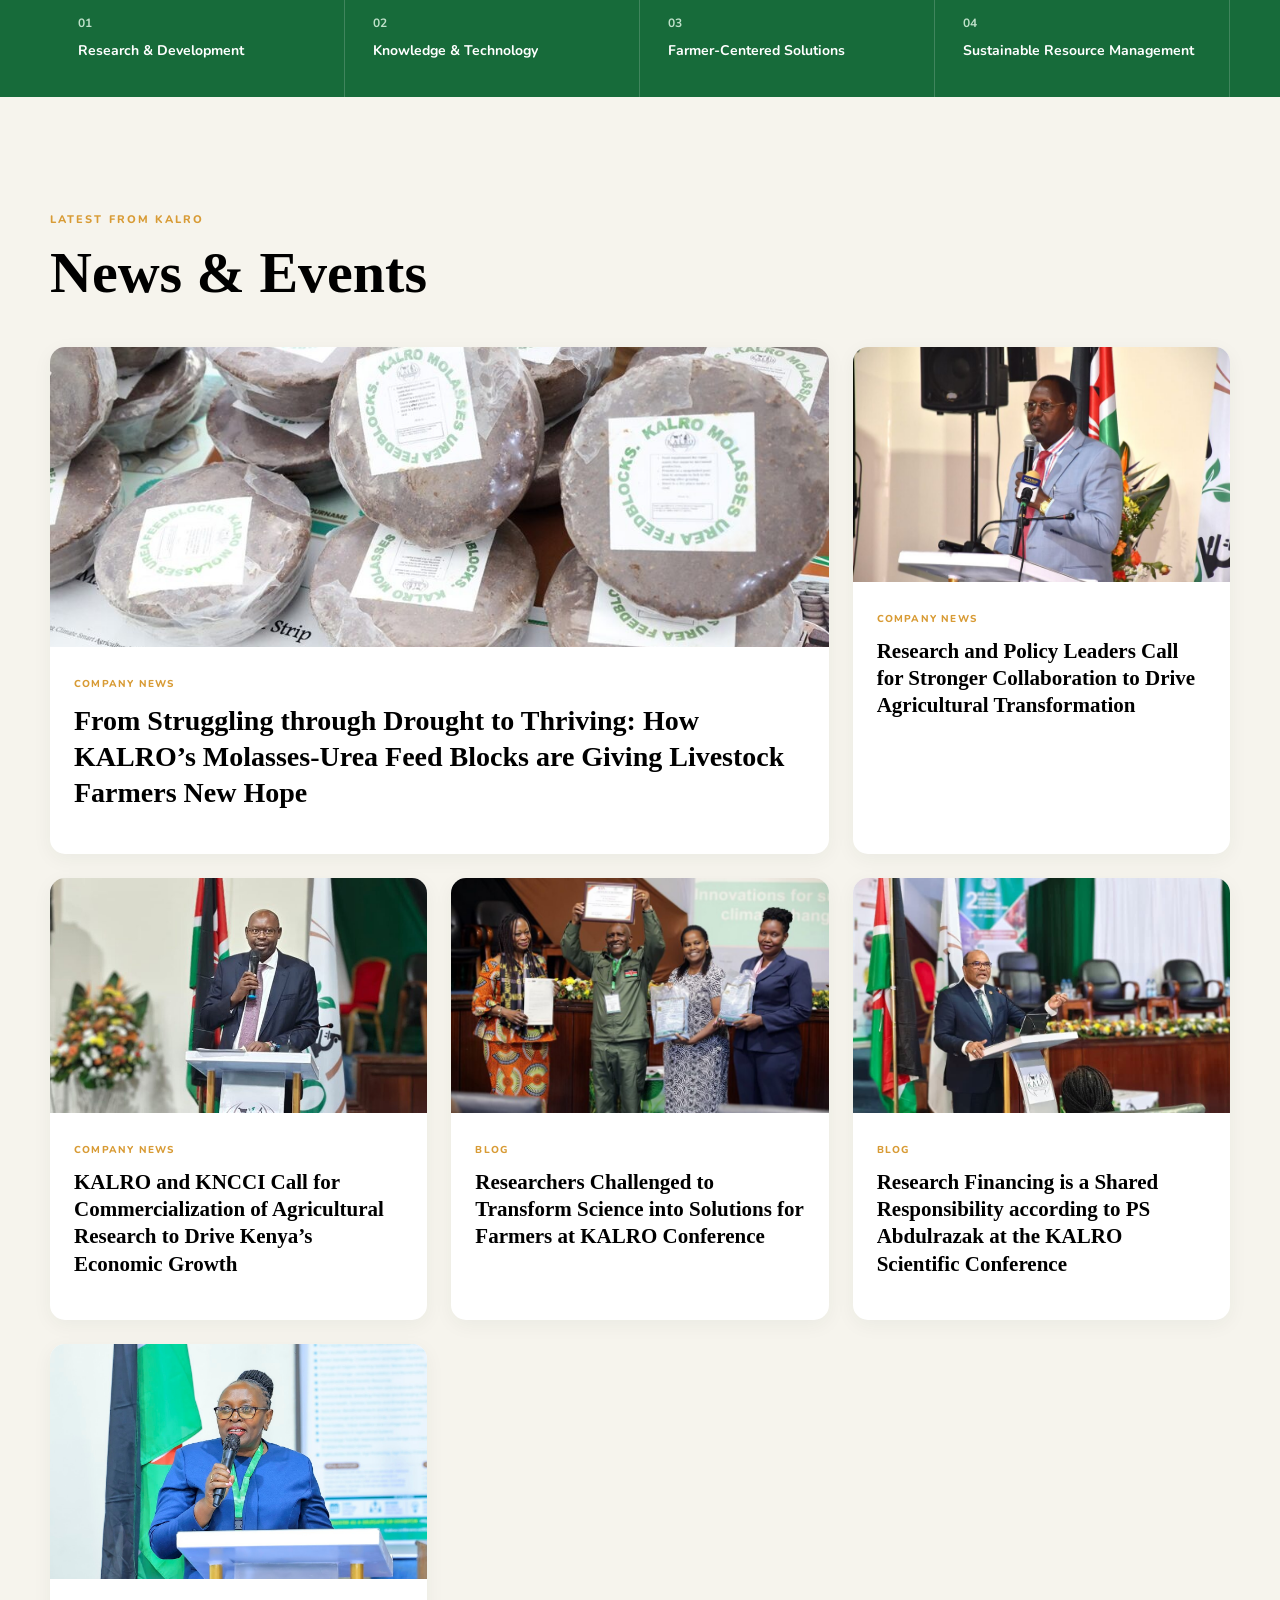
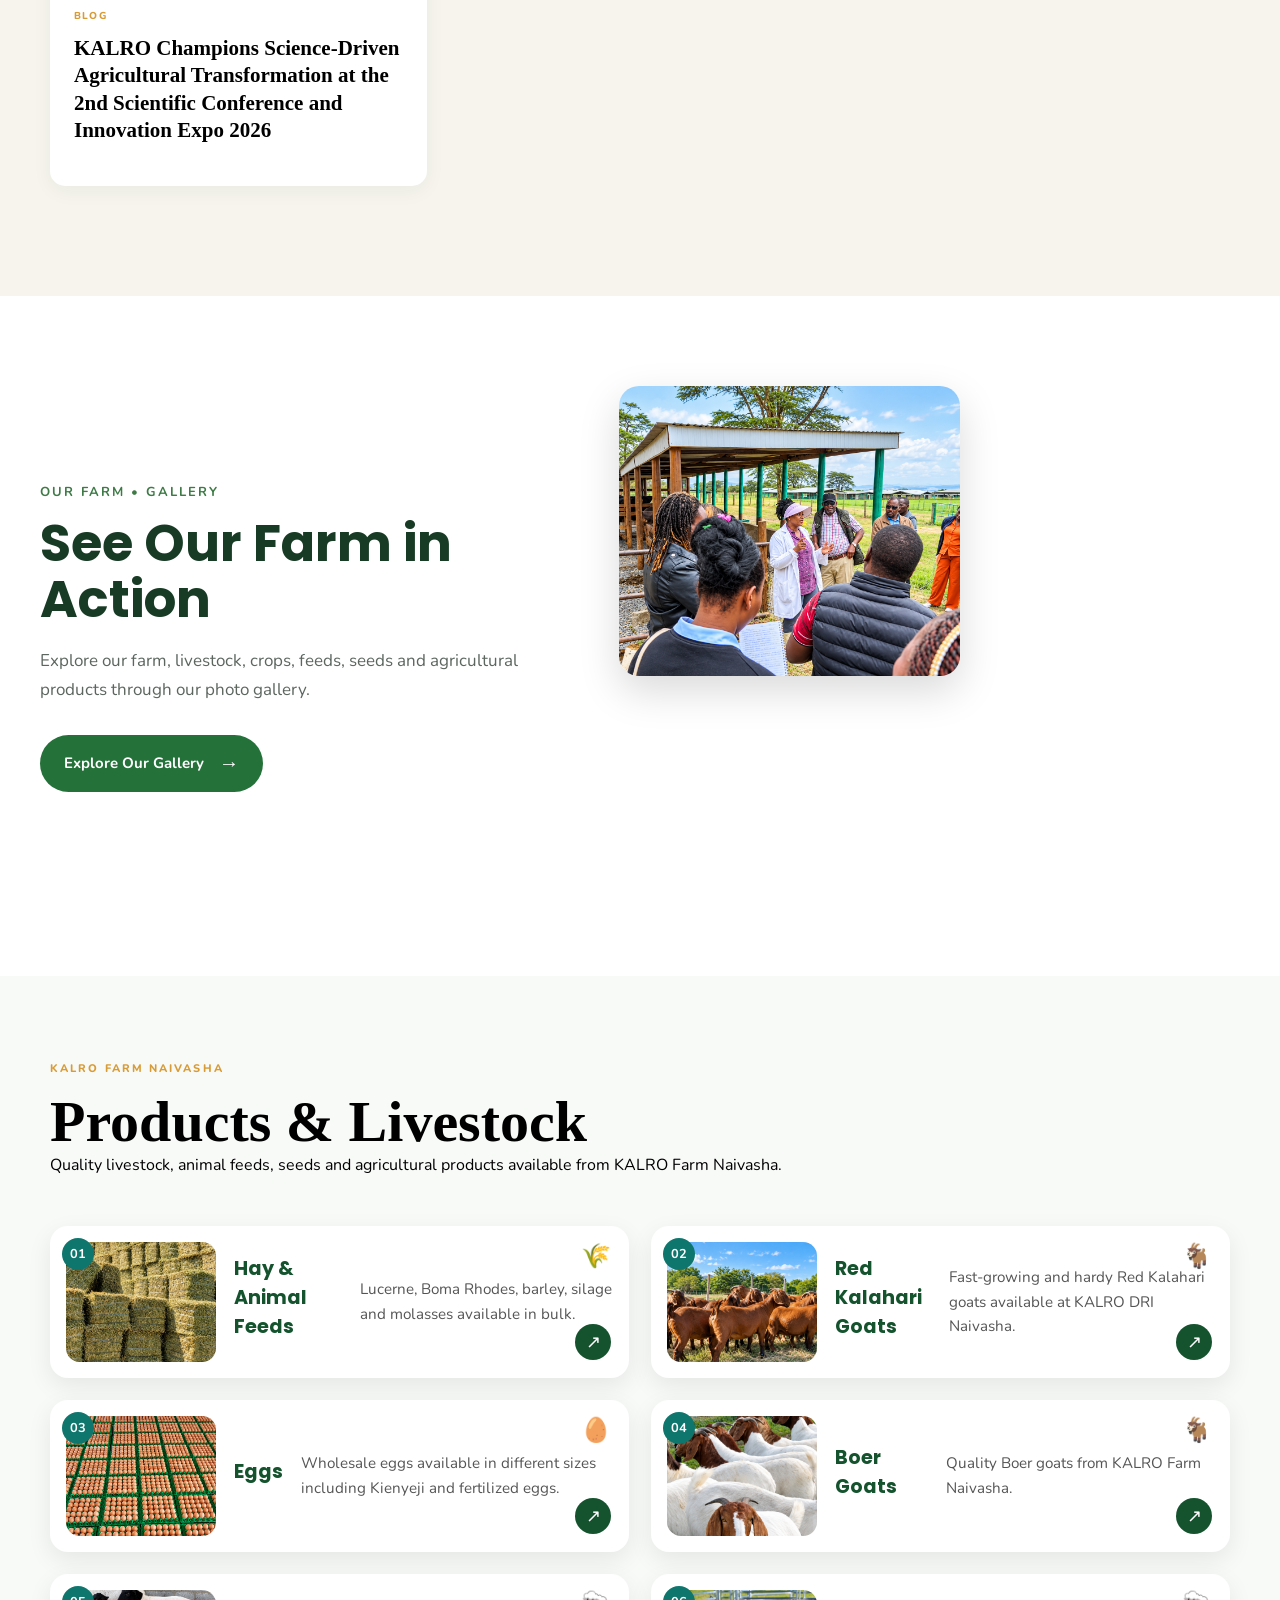
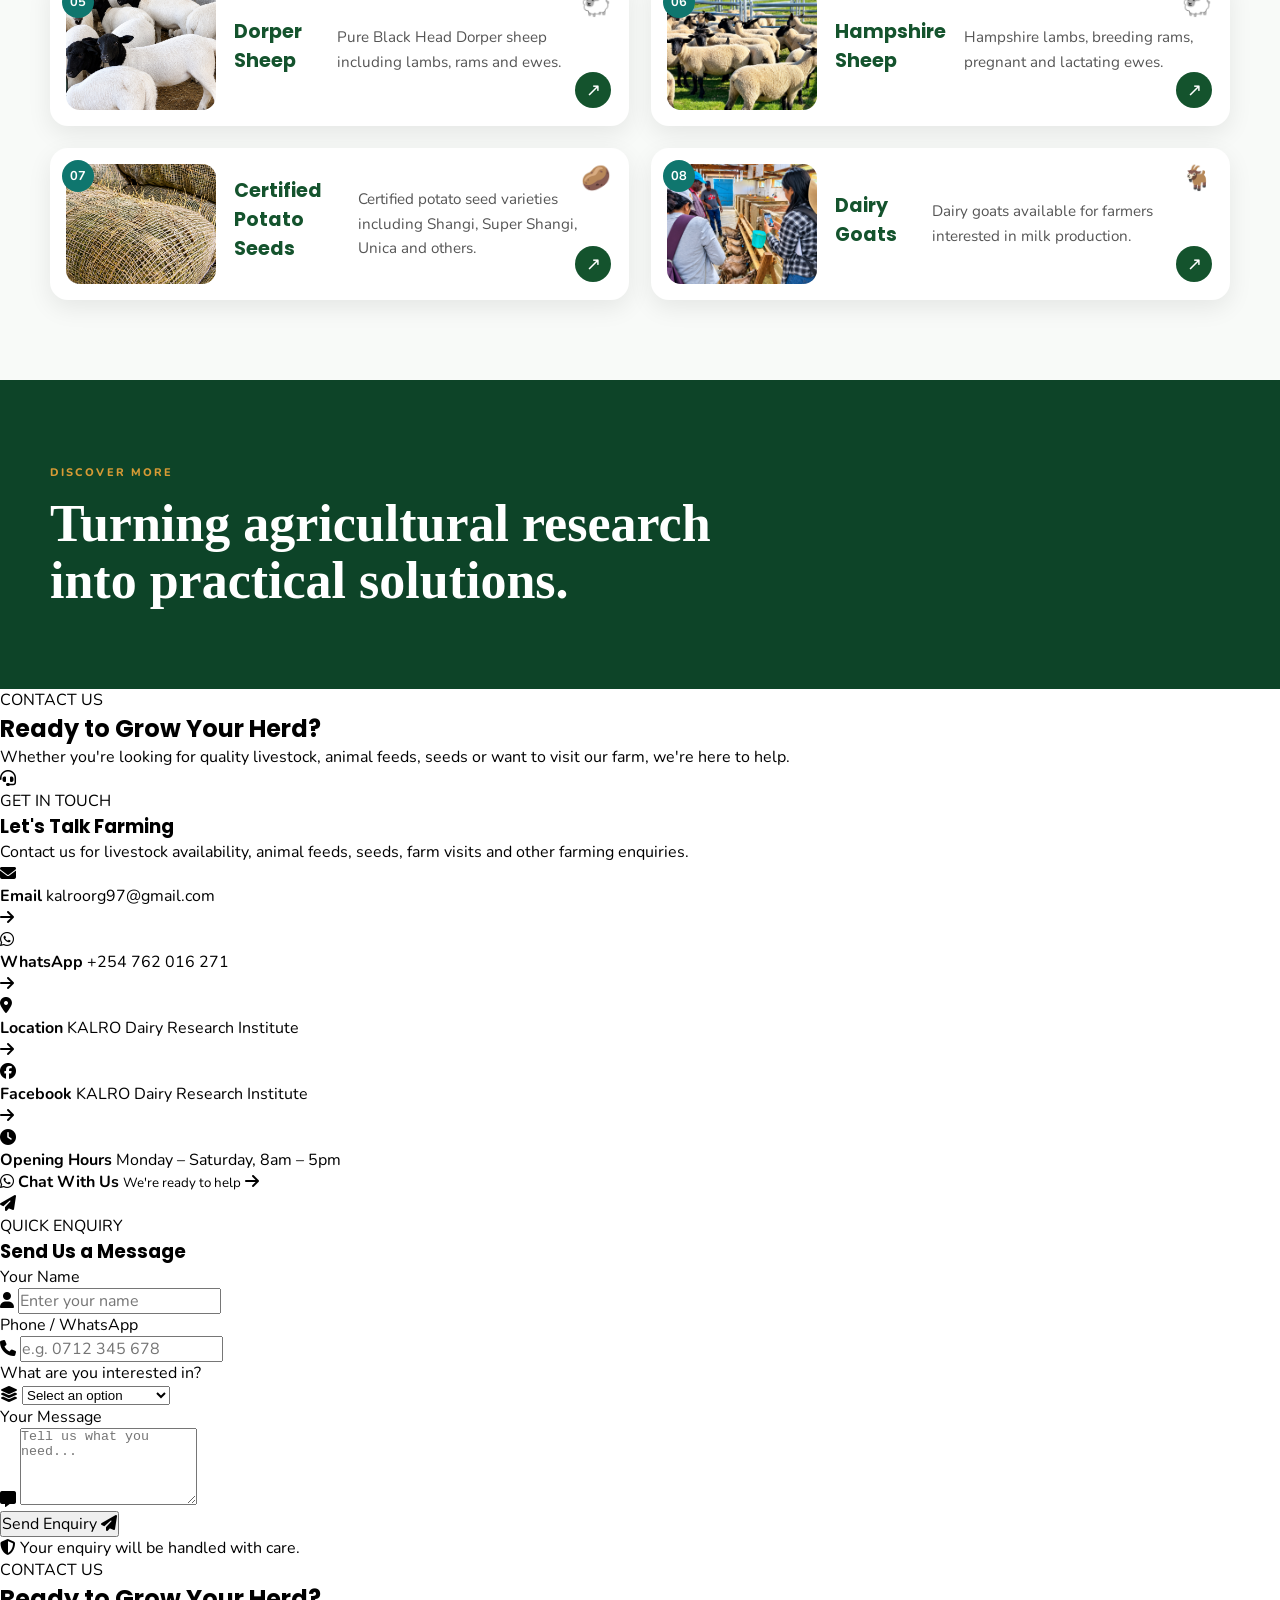
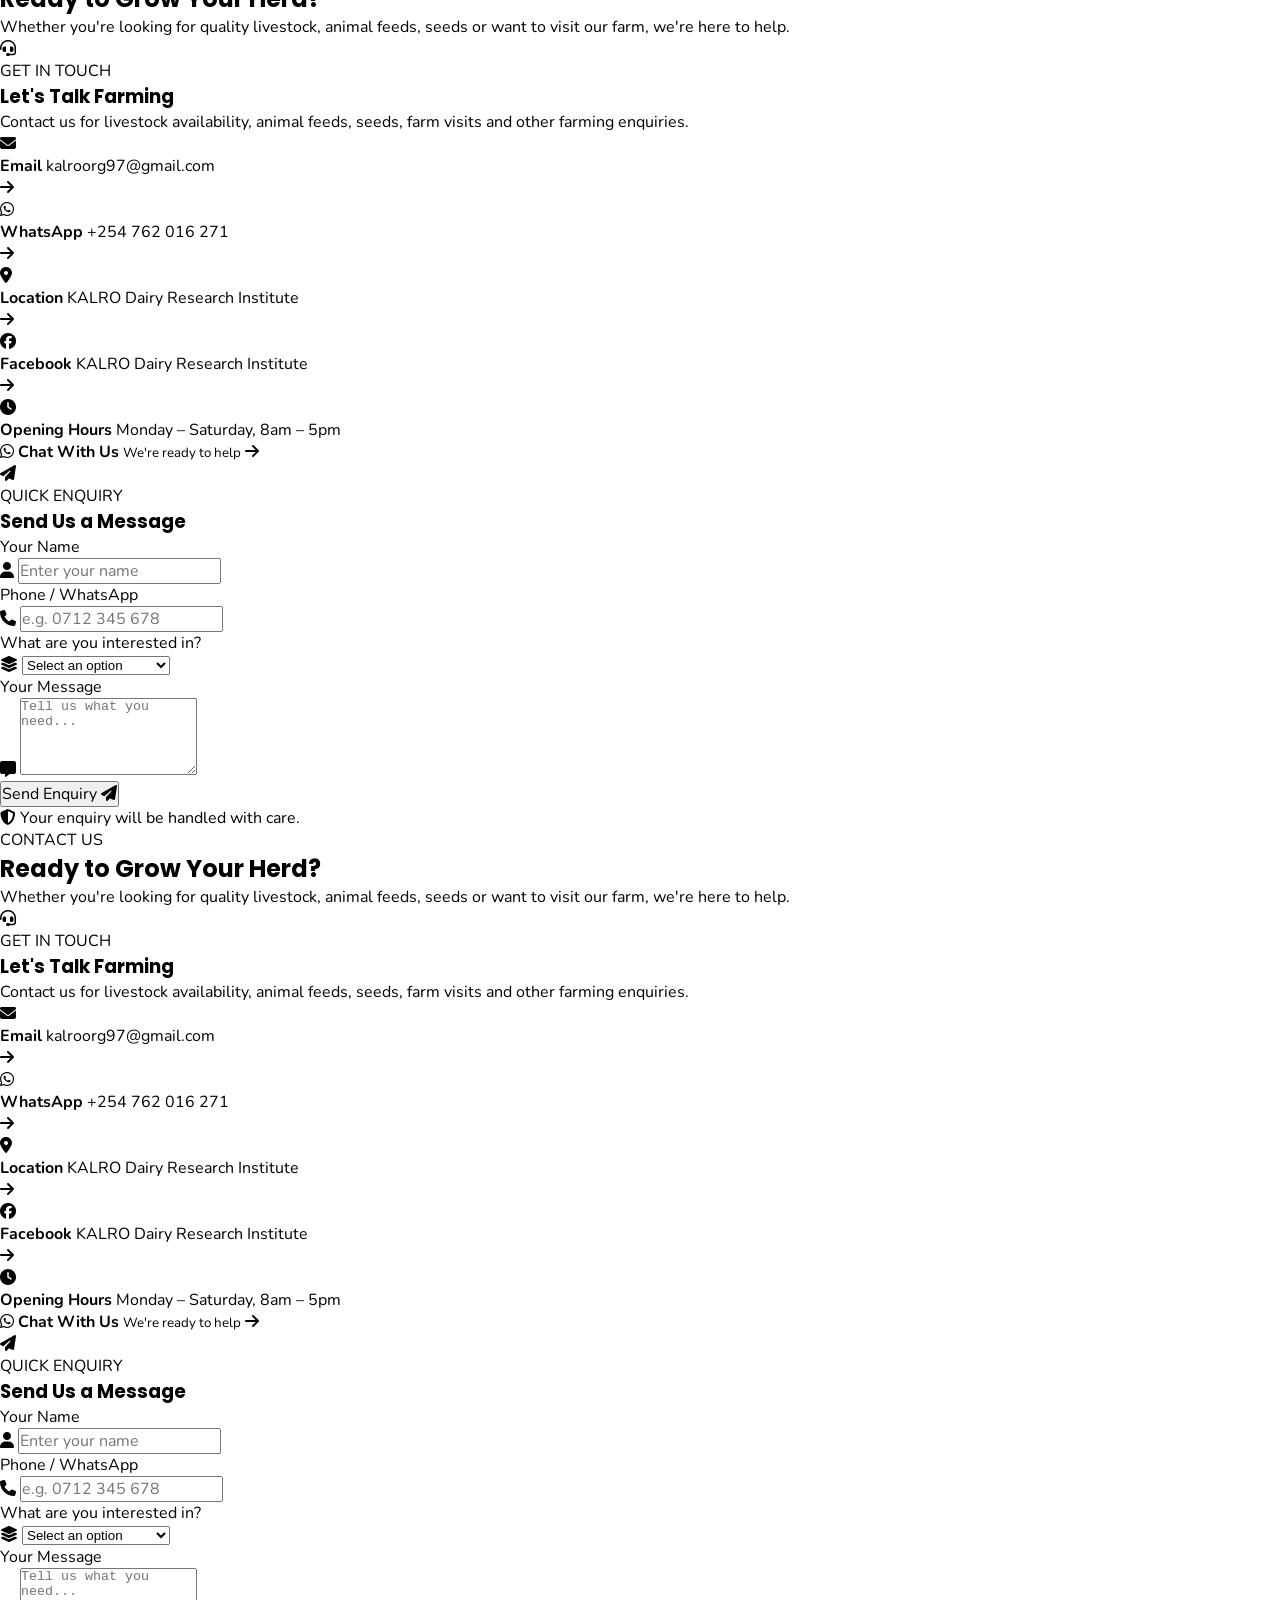
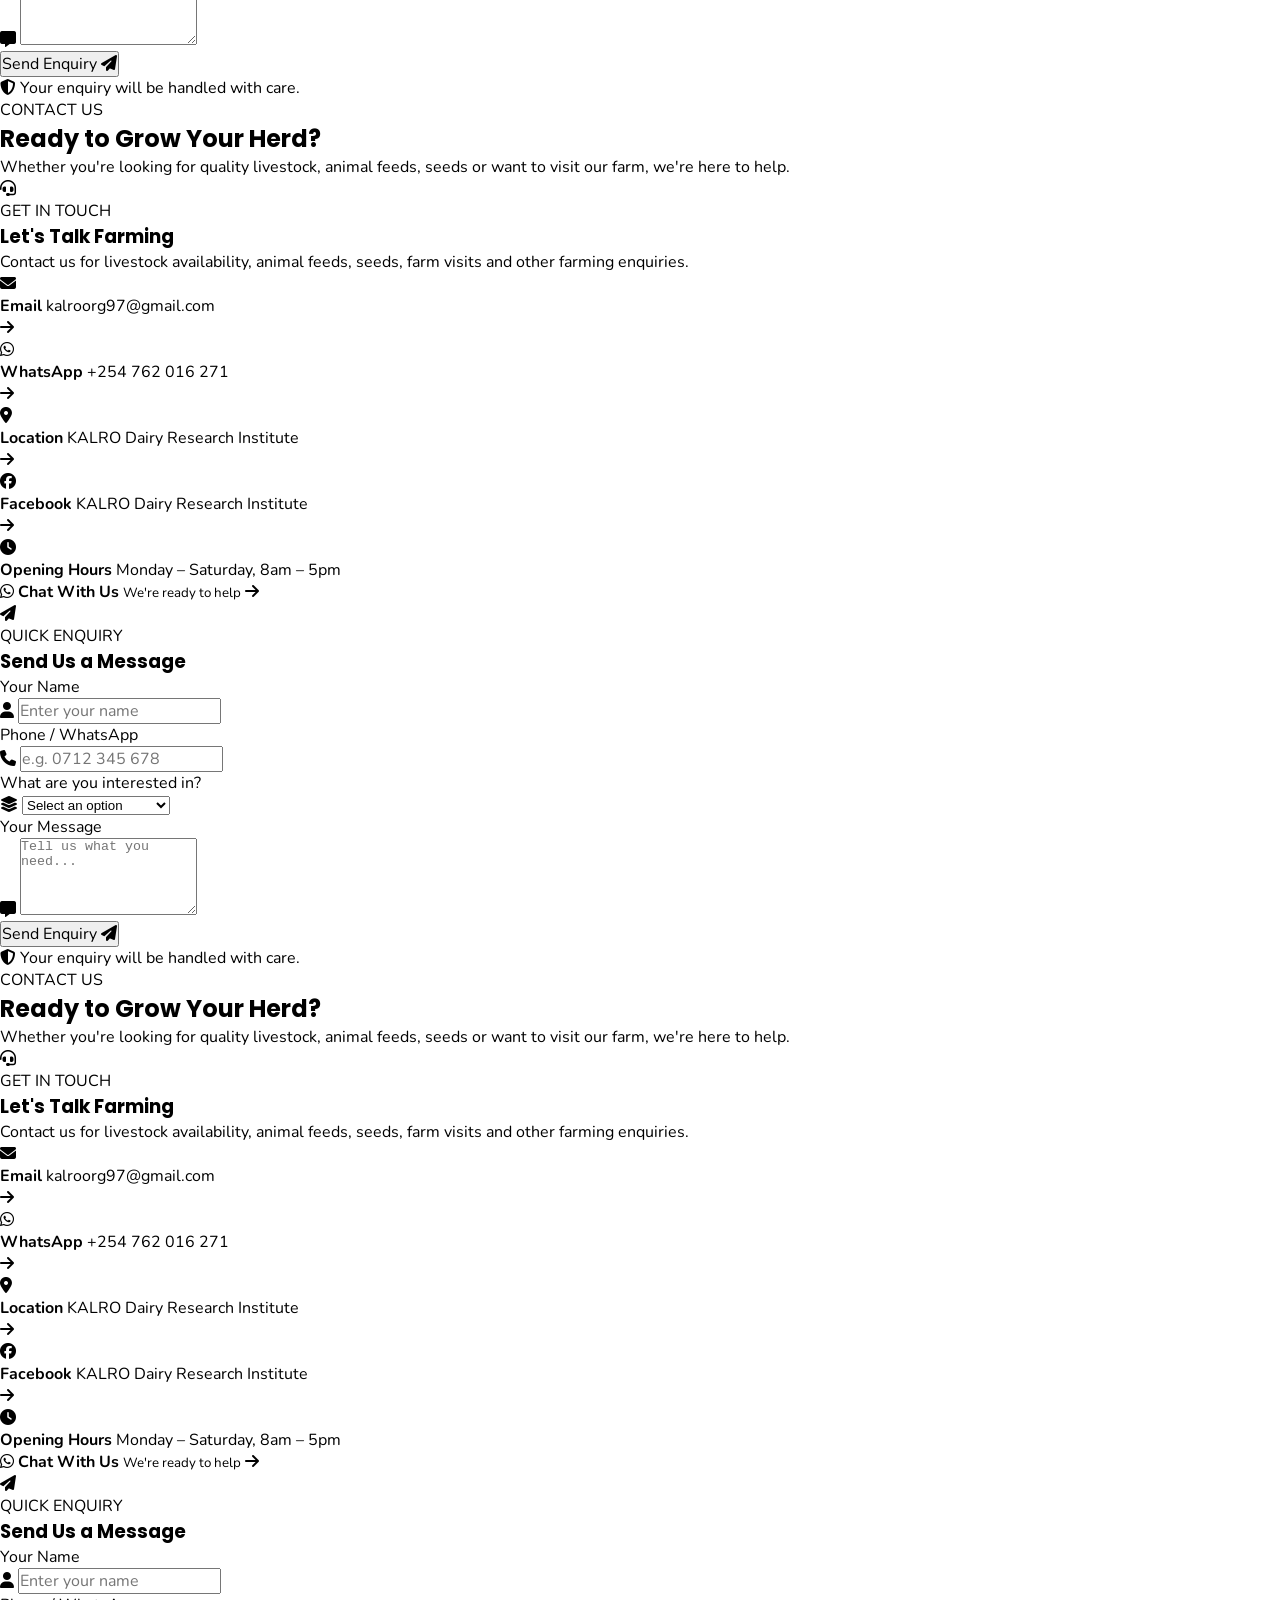
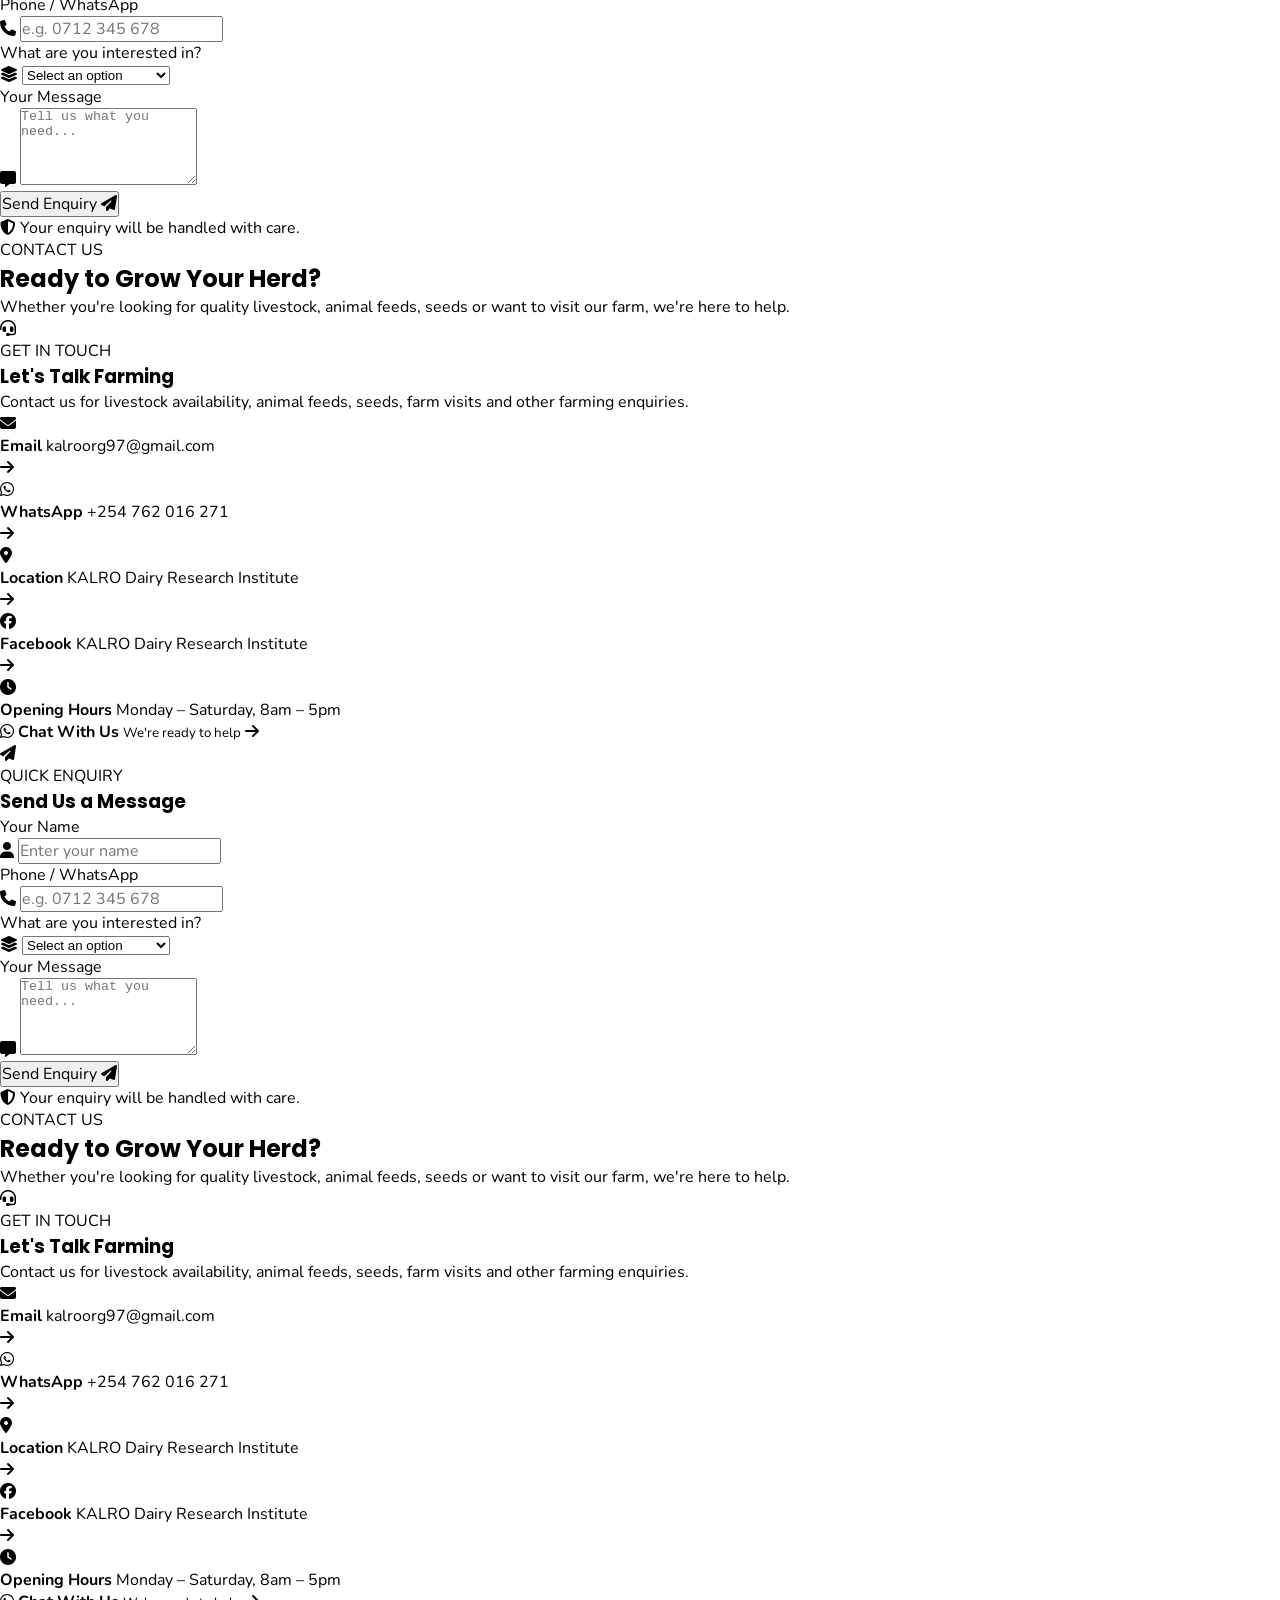
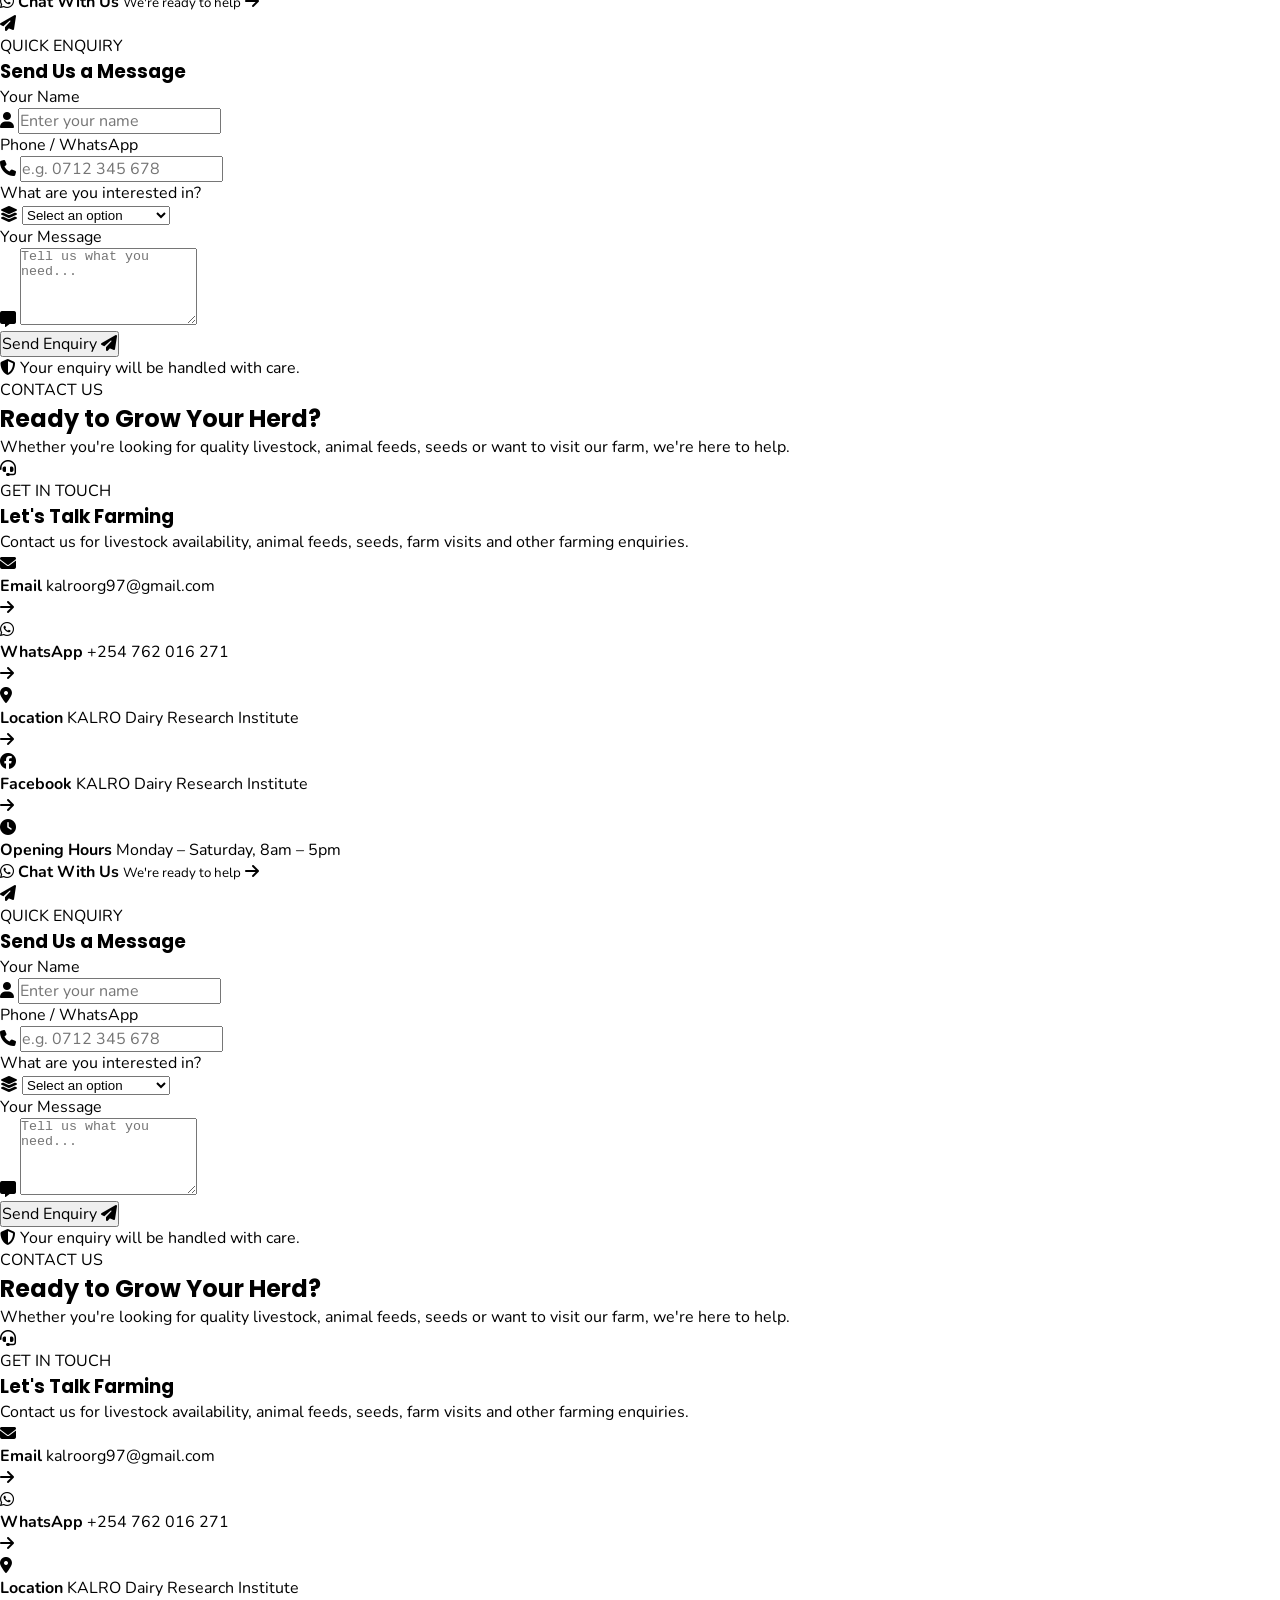
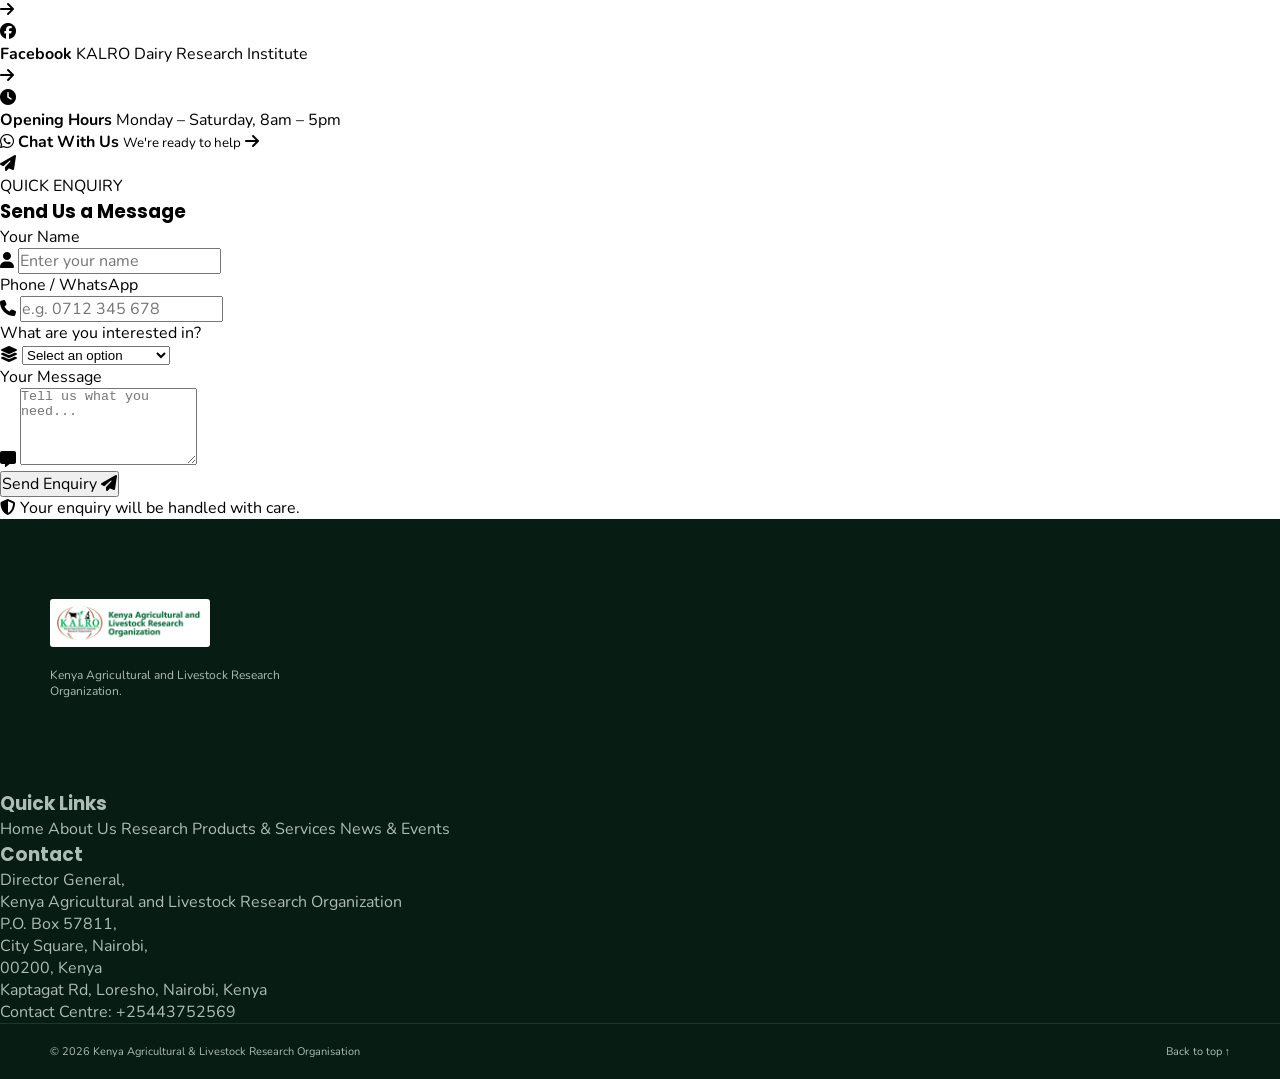
==== commit 90337773: "Update index.html" ====
--- a/index.html
+++ b/index.html
@@ -19,6 +19,8 @@
   rel="stylesheet">
     <!-- CSS -->
     <link rel="stylesheet" href="style.css">
+      <link rel="stylesheet"
+      href="https://cdnjs.cloudflare.com/ajax/libs/font-awesome/6.5.2/css/all.min.css">
 </head>
 
 <body>
@@ -1304,6 +1306,2706 @@
 </section>
 
 </main>
+<!-- ================= CONTACT ================= -->
+
+<section id="contact" class="contact">
+
+    <div class="contact-container">
+
+        <!-- SECTION HEADER -->
+        <div class="section-title">
+            <p>CONTACT US</p>
+
+            <h2>
+                Ready to Grow
+                <span>Your Herd?</span>
+            </h2>
+
+            <div class="title-line"></div>
+
+            <p class="contact-intro">
+                Whether you're looking for quality livestock, animal feeds,
+                seeds or want to visit our farm, we're here to help.
+            </p>
+        </div>
+
+
+        <div class="contact-grid">
+
+            <!-- ================= CONTACT INFORMATION ================= -->
+
+            <div class="contact-info">
+
+                <div class="contact-heading">
+                    <span class="contact-icon-main">
+                        <i class="fa-solid fa-headset"></i>
+                    </span>
+
+                    <div>
+                        <span class="small-heading">GET IN TOUCH</span>
+                        <h3>Let's Talk Farming</h3>
+                    </div>
+                </div>
+
+                <p class="contact-description">
+                    Contact us for livestock availability, animal feeds,
+                    seeds, farm visits and other farming enquiries.
+                </p>
+
+
+                <!-- EMAIL -->
+
+                <a class="contact-item" href="mailto:kalroorg97@gmail.com">
+
+                    <div class="contact-item-icon">
+                        <i class="fa-solid fa-envelope"></i>
+                    </div>
+
+                    <div class="contact-item-content">
+                        <strong>Email</strong>
+                        <span>kalroorg97@gmail.com</span>
+                    </div>
+
+                    <i class="fa-solid fa-arrow-right contact-arrow"></i>
+
+                </a>
+
+
+                <!-- WHATSAPP -->
+
+                <a class="contact-item"
+                   href="https://wa.me/+254762016271"
+                   target="_blank"
+                   rel="noopener">
+
+                    <div class="contact-item-icon whatsapp-icon">
+                        <i class="fa-brands fa-whatsapp"></i>
+                    </div>
+
+                    <div class="contact-item-content">
+                        <strong>WhatsApp</strong>
+                        <span>+254 762 016 271</span>
+                    </div>
+
+                    <i class="fa-solid fa-arrow-right contact-arrow"></i>
+
+                </a>
+
+
+                <!-- LOCATION -->
+
+                <a class="contact-item"
+                   href="https://maps.app.goo.gl/57MmBAff9ayaoFT78?g_st=aw"
+                   target="_blank"
+                   rel="noopener">
+
+                    <div class="contact-item-icon">
+                        <i class="fa-solid fa-location-dot"></i>
+                    </div>
+
+                    <div class="contact-item-content">
+                        <strong>Location</strong>
+                        <span>KALRO Dairy Research Institute</span>
+                    </div>
+
+                    <i class="fa-solid fa-arrow-right contact-arrow"></i>
+
+                </a>
+
+
+                <!-- FACEBOOK -->
+
+                <a class="contact-item"
+                   href="https://www.facebook.com/share/1FLgAwKkCC/"
+                   target="_blank"
+                   rel="noopener">
+
+                    <div class="contact-item-icon facebook-icon">
+                        <i class="fa-brands fa-facebook"></i>
+                    </div>
+
+                    <div class="contact-item-content">
+                        <strong>Facebook</strong>
+                        <span>KALRO Dairy Research Institute</span>
+                    </div>
+
+                    <i class="fa-solid fa-arrow-right contact-arrow"></i>
+
+                </a>
+
+
+                <!-- OPENING HOURS -->
+
+                <div class="contact-item">
+
+                    <div class="contact-item-icon">
+                        <i class="fa-solid fa-clock"></i>
+                    </div>
+
+                    <div class="contact-item-content">
+                        <strong>Opening Hours</strong>
+                        <span>Monday – Saturday, 8am – 5pm</span>
+                    </div>
+
+                </div>
+
+
+                <!-- WHATSAPP BUTTON -->
+
+                <a class="whatsapp-large"
+                   href="https://wa.me/254762016271"
+                   target="_blank"
+                   rel="noopener">
+
+                    <i class="fa-brands fa-whatsapp"></i>
+
+                    <span>
+                        <strong>Chat With Us</strong>
+                        <small>We're ready to help</small>
+                    </span>
+
+                    <i class="fa-solid fa-arrow-right"></i>
+
+                </a>
+
+            </div>
+
+
+            <!-- ================= CONTACT FORM ================= -->
+
+            <div class="contact-form-wrapper">
+
+                <div class="form-header">
+
+                    <span class="form-icon">
+                        <i class="fa-solid fa-paper-plane"></i>
+                    </span>
+
+                    <div>
+                        <span>QUICK ENQUIRY</span>
+                        <h3>Send Us a Message</h3>
+                    </div>
+
+                </div>
+
+
+                <form id="contactForm"
+                      onsubmit="sendEnquiry(event)">
+
+                    <div class="input-group">
+
+                        <label for="name">Your Name</label>
+
+                        <div class="input-box">
+                            <i class="fa-solid fa-user"></i>
+
+                            <input
+                                type="text"
+                                id="name"
+                                placeholder="Enter your name"
+                                required>
+                        </div>
+
+                    </div>
+
+
+                    <div class="input-group">
+
+                        <label for="phone">Phone / WhatsApp</label>
+
+                        <div class="input-box">
+                            <i class="fa-solid fa-phone"></i>
+
+                            <input
+                                type="tel"
+                                id="phone"
+                                placeholder="e.g. 0712 345 678"
+                                required>
+                        </div>
+
+                    </div>
+
+
+                    <div class="input-group">
+
+                        <label for="interest">What are you interested in?</label>
+
+                        <div class="input-box">
+
+                            <i class="fa-solid fa-layer-group"></i>
+
+                            <select id="interest" required>
+
+                                <option value="" disabled selected>
+                                    Select an option
+                                </option>
+
+                                <option>Friesian Heifer</option>
+                                <option>Jersey Cow</option>
+                                <option>Ayrshire</option>
+                                <option>Sahiwal</option>
+                                <option>Goats / Sheep</option>
+                                <option>Farm Visit</option>
+                                <option>Lucerne Hay</option>
+                                <option>Boma Rhodes Hay</option>
+                                <option>Barley</option>
+                                <option>Lucerne Seeds</option>
+                                <option>Boma Rhodes Seeds</option>
+                                <option>Full-Corn Silage</option>
+                                <option>Non Full-Corn Silage</option>
+                                <option>Molasses</option>
+
+                            </select>
+
+                        </div>
+
+                    </div>
+
+
+                    <div class="input-group">
+
+                        <label for="message">Your Message</label>
+
+                        <div class="textarea-box">
+
+                            <i class="fa-solid fa-message"></i>
+
+                            <textarea
+                                id="message"
+                                placeholder="Tell us what you need..."
+                                rows="5"></textarea>
+
+                        </div>
+
+                    </div>
+
+
+                    <button type="submit" class="send-button">
+
+                        <span>
+                            Send Enquiry
+                        </span>
+
+                        <i class="fa-solid fa-paper-plane"></i>
+
+                    </button>
+
+
+                    <p class="form-note">
+                        <i class="fa-solid fa-shield-halved"></i>
+                        Your enquiry will be handled with care.
+                    </p>
+
+                </form>
+
+            </div>
+
+        </div>
+
+    </div>
+
+</section>
+
+<!-- ================= CONTACT ================= -->
+
+<section id="contact" class="contact">
+
+    <div class="contact-container">
+
+        <!-- SECTION HEADER -->
+        <div class="section-title">
+            <p>CONTACT US</p>
+
+            <h2>
+                Ready to Grow
+                <span>Your Herd?</span>
+            </h2>
+
+            <div class="title-line"></div>
+
+            <p class="contact-intro">
+                Whether you're looking for quality livestock, animal feeds,
+                seeds or want to visit our farm, we're here to help.
+            </p>
+        </div>
+
+
+        <div class="contact-grid">
+
+            <!-- ================= CONTACT INFORMATION ================= -->
+
+            <div class="contact-info">
+
+                <div class="contact-heading">
+                    <span class="contact-icon-main">
+                        <i class="fa-solid fa-headset"></i>
+                    </span>
+
+                    <div>
+                        <span class="small-heading">GET IN TOUCH</span>
+                        <h3>Let's Talk Farming</h3>
+                    </div>
+                </div>
+
+                <p class="contact-description">
+                    Contact us for livestock availability, animal feeds,
+                    seeds, farm visits and other farming enquiries.
+                </p>
+
+
+                <!-- EMAIL -->
+
+                <a class="contact-item" href="mailto:kalroorg97@gmail.com">
+
+                    <div class="contact-item-icon">
+                        <i class="fa-solid fa-envelope"></i>
+                    </div>
+
+                    <div class="contact-item-content">
+                        <strong>Email</strong>
+                        <span>kalroorg97@gmail.com</span>
+                    </div>
+
+                    <i class="fa-solid fa-arrow-right contact-arrow"></i>
+
+                </a>
+
+
+                <!-- WHATSAPP -->
+
+                <a class="contact-item"
+                   href="https://wa.me/+254762016271"
+                   target="_blank"
+                   rel="noopener">
+
+                    <div class="contact-item-icon whatsapp-icon">
+                        <i class="fa-brands fa-whatsapp"></i>
+                    </div>
+
+                    <div class="contact-item-content">
+                        <strong>WhatsApp</strong>
+                        <span>+254 762 016 271</span>
+                    </div>
+
+                    <i class="fa-solid fa-arrow-right contact-arrow"></i>
+
+                </a>
+
+
+                <!-- LOCATION -->
+
+                <a class="contact-item"
+                   href="https://maps.app.goo.gl/57MmBAff9ayaoFT78?g_st=aw"
+                   target="_blank"
+                   rel="noopener">
+
+                    <div class="contact-item-icon">
+                        <i class="fa-solid fa-location-dot"></i>
+                    </div>
+
+                    <div class="contact-item-content">
+                        <strong>Location</strong>
+                        <span>KALRO Dairy Research Institute</span>
+                    </div>
+
+                    <i class="fa-solid fa-arrow-right contact-arrow"></i>
+
+                </a>
+
+
+                <!-- FACEBOOK -->
+
+                <a class="contact-item"
+                   href="https://www.facebook.com/share/1FLgAwKkCC/"
+                   target="_blank"
+                   rel="noopener">
+
+                    <div class="contact-item-icon facebook-icon">
+                        <i class="fa-brands fa-facebook"></i>
+                    </div>
+
+                    <div class="contact-item-content">
+                        <strong>Facebook</strong>
+                        <span>KALRO Dairy Research Institute</span>
+                    </div>
+
+                    <i class="fa-solid fa-arrow-right contact-arrow"></i>
+
+                </a>
+
+
+                <!-- OPENING HOURS -->
+
+                <div class="contact-item">
+
+                    <div class="contact-item-icon">
+                        <i class="fa-solid fa-clock"></i>
+                    </div>
+
+                    <div class="contact-item-content">
+                        <strong>Opening Hours</strong>
+                        <span>Monday – Saturday, 8am – 5pm</span>
+                    </div>
+
+                </div>
+
+
+                <!-- WHATSAPP BUTTON -->
+
+                <a class="whatsapp-large"
+                   href="https://wa.me/254762016271"
+                   target="_blank"
+                   rel="noopener">
+
+                    <i class="fa-brands fa-whatsapp"></i>
+
+                    <span>
+                        <strong>Chat With Us</strong>
+                        <small>We're ready to help</small>
+                    </span>
+
+                    <i class="fa-solid fa-arrow-right"></i>
+
+                </a>
+
+            </div>
+
+
+            <!-- ================= CONTACT FORM ================= -->
+
+            <div class="contact-form-wrapper">
+
+                <div class="form-header">
+
+                    <span class="form-icon">
+                        <i class="fa-solid fa-paper-plane"></i>
+                    </span>
+
+                    <div>
+                        <span>QUICK ENQUIRY</span>
+                        <h3>Send Us a Message</h3>
+                    </div>
+
+                </div>
+
+
+                <form id="contactForm"
+                      onsubmit="sendEnquiry(event)">
+
+                    <div class="input-group">
+
+                        <label for="name">Your Name</label>
+
+                        <div class="input-box">
+                            <i class="fa-solid fa-user"></i>
+
+                            <input
+                                type="text"
+                                id="name"
+                                placeholder="Enter your name"
+                                required>
+                        </div>
+
+                    </div>
+
+
+                    <div class="input-group">
+
+                        <label for="phone">Phone / WhatsApp</label>
+
+                        <div class="input-box">
+                            <i class="fa-solid fa-phone"></i>
+
+                            <input
+                                type="tel"
+                                id="phone"
+                                placeholder="e.g. 0712 345 678"
+                                required>
+                        </div>
+
+                    </div>
+
+
+                    <div class="input-group">
+
+                        <label for="interest">What are you interested in?</label>
+
+                        <div class="input-box">
+
+                            <i class="fa-solid fa-layer-group"></i>
+
+                            <select id="interest" required>
+
+                                <option value="" disabled selected>
+                                    Select an option
+                                </option>
+
+                                <option>Friesian Heifer</option>
+                                <option>Jersey Cow</option>
+                                <option>Ayrshire</option>
+                                <option>Sahiwal</option>
+                                <option>Goats / Sheep</option>
+                                <option>Farm Visit</option>
+                                <option>Lucerne Hay</option>
+                                <option>Boma Rhodes Hay</option>
+                                <option>Barley</option>
+                                <option>Lucerne Seeds</option>
+                                <option>Boma Rhodes Seeds</option>
+                                <option>Full-Corn Silage</option>
+                                <option>Non Full-Corn Silage</option>
+                                <option>Molasses</option>
+
+                            </select>
+
+                        </div>
+
+                    </div>
+
+
+                    <div class="input-group">
+
+                        <label for="message">Your Message</label>
+
+                        <div class="textarea-box">
+
+                            <i class="fa-solid fa-message"></i>
+
+                            <textarea
+                                id="message"
+                                placeholder="Tell us what you need..."
+                                rows="5"></textarea>
+
+                        </div>
+
+                    </div>
+
+
+                    <button type="submit" class="send-button">
+
+                        <span>
+                            Send Enquiry
+                        </span>
+
+                        <i class="fa-solid fa-paper-plane"></i>
+
+                    </button>
+
+
+                    <p class="form-note">
+                        <i class="fa-solid fa-shield-halved"></i>
+                        Your enquiry will be handled with care.
+                    </p>
+
+                </form>
+
+            </div>
+
+        </div>
+
+    </div>
+
+</section>
+
+<!-- ================= CONTACT ================= -->
+
+<section id="contact" class="contact">
+
+    <div class="contact-container">
+
+        <!-- SECTION HEADER -->
+        <div class="section-title">
+            <p>CONTACT US</p>
+
+            <h2>
+                Ready to Grow
+                <span>Your Herd?</span>
+            </h2>
+
+            <div class="title-line"></div>
+
+            <p class="contact-intro">
+                Whether you're looking for quality livestock, animal feeds,
+                seeds or want to visit our farm, we're here to help.
+            </p>
+        </div>
+
+
+        <div class="contact-grid">
+
+            <!-- ================= CONTACT INFORMATION ================= -->
+
+            <div class="contact-info">
+
+                <div class="contact-heading">
+                    <span class="contact-icon-main">
+                        <i class="fa-solid fa-headset"></i>
+                    </span>
+
+                    <div>
+                        <span class="small-heading">GET IN TOUCH</span>
+                        <h3>Let's Talk Farming</h3>
+                    </div>
+                </div>
+
+                <p class="contact-description">
+                    Contact us for livestock availability, animal feeds,
+                    seeds, farm visits and other farming enquiries.
+                </p>
+
+
+                <!-- EMAIL -->
+
+                <a class="contact-item" href="mailto:kalroorg97@gmail.com">
+
+                    <div class="contact-item-icon">
+                        <i class="fa-solid fa-envelope"></i>
+                    </div>
+
+                    <div class="contact-item-content">
+                        <strong>Email</strong>
+                        <span>kalroorg97@gmail.com</span>
+                    </div>
+
+                    <i class="fa-solid fa-arrow-right contact-arrow"></i>
+
+                </a>
+
+
+                <!-- WHATSAPP -->
+
+                <a class="contact-item"
+                   href="https://wa.me/+254762016271"
+                   target="_blank"
+                   rel="noopener">
+
+                    <div class="contact-item-icon whatsapp-icon">
+                        <i class="fa-brands fa-whatsapp"></i>
+                    </div>
+
+                    <div class="contact-item-content">
+                        <strong>WhatsApp</strong>
+                        <span>+254 762 016 271</span>
+                    </div>
+
+                    <i class="fa-solid fa-arrow-right contact-arrow"></i>
+
+                </a>
+
+
+                <!-- LOCATION -->
+
+                <a class="contact-item"
+                   href="https://maps.app.goo.gl/57MmBAff9ayaoFT78?g_st=aw"
+                   target="_blank"
+                   rel="noopener">
+
+                    <div class="contact-item-icon">
+                        <i class="fa-solid fa-location-dot"></i>
+                    </div>
+
+                    <div class="contact-item-content">
+                        <strong>Location</strong>
+                        <span>KALRO Dairy Research Institute</span>
+                    </div>
+
+                    <i class="fa-solid fa-arrow-right contact-arrow"></i>
+
+                </a>
+
+
+                <!-- FACEBOOK -->
+
+                <a class="contact-item"
+                   href="https://www.facebook.com/share/1FLgAwKkCC/"
+                   target="_blank"
+                   rel="noopener">
+
+                    <div class="contact-item-icon facebook-icon">
+                        <i class="fa-brands fa-facebook"></i>
+                    </div>
+
+                    <div class="contact-item-content">
+                        <strong>Facebook</strong>
+                        <span>KALRO Dairy Research Institute</span>
+                    </div>
+
+                    <i class="fa-solid fa-arrow-right contact-arrow"></i>
+
+                </a>
+
+
+                <!-- OPENING HOURS -->
+
+                <div class="contact-item">
+
+                    <div class="contact-item-icon">
+                        <i class="fa-solid fa-clock"></i>
+                    </div>
+
+                    <div class="contact-item-content">
+                        <strong>Opening Hours</strong>
+                        <span>Monday – Saturday, 8am – 5pm</span>
+                    </div>
+
+                </div>
+
+
+                <!-- WHATSAPP BUTTON -->
+
+                <a class="whatsapp-large"
+                   href="https://wa.me/254762016271"
+                   target="_blank"
+                   rel="noopener">
+
+                    <i class="fa-brands fa-whatsapp"></i>
+
+                    <span>
+                        <strong>Chat With Us</strong>
+                        <small>We're ready to help</small>
+                    </span>
+
+                    <i class="fa-solid fa-arrow-right"></i>
+
+                </a>
+
+            </div>
+
+
+            <!-- ================= CONTACT FORM ================= -->
+
+            <div class="contact-form-wrapper">
+
+                <div class="form-header">
+
+                    <span class="form-icon">
+                        <i class="fa-solid fa-paper-plane"></i>
+                    </span>
+
+                    <div>
+                        <span>QUICK ENQUIRY</span>
+                        <h3>Send Us a Message</h3>
+                    </div>
+
+                </div>
+
+
+                <form id="contactForm"
+                      onsubmit="sendEnquiry(event)">
+
+                    <div class="input-group">
+
+                        <label for="name">Your Name</label>
+
+                        <div class="input-box">
+                            <i class="fa-solid fa-user"></i>
+
+                            <input
+                                type="text"
+                                id="name"
+                                placeholder="Enter your name"
+                                required>
+                        </div>
+
+                    </div>
+
+
+                    <div class="input-group">
+
+                        <label for="phone">Phone / WhatsApp</label>
+
+                        <div class="input-box">
+                            <i class="fa-solid fa-phone"></i>
+
+                            <input
+                                type="tel"
+                                id="phone"
+                                placeholder="e.g. 0712 345 678"
+                                required>
+                        </div>
+
+                    </div>
+
+
+                    <div class="input-group">
+
+                        <label for="interest">What are you interested in?</label>
+
+                        <div class="input-box">
+
+                            <i class="fa-solid fa-layer-group"></i>
+
+                            <select id="interest" required>
+
+                                <option value="" disabled selected>
+                                    Select an option
+                                </option>
+
+                                <option>Friesian Heifer</option>
+                                <option>Jersey Cow</option>
+                                <option>Ayrshire</option>
+                                <option>Sahiwal</option>
+                                <option>Goats / Sheep</option>
+                                <option>Farm Visit</option>
+                                <option>Lucerne Hay</option>
+                                <option>Boma Rhodes Hay</option>
+                                <option>Barley</option>
+                                <option>Lucerne Seeds</option>
+                                <option>Boma Rhodes Seeds</option>
+                                <option>Full-Corn Silage</option>
+                                <option>Non Full-Corn Silage</option>
+                                <option>Molasses</option>
+
+                            </select>
+
+                        </div>
+
+                    </div>
+
+
+                    <div class="input-group">
+
+                        <label for="message">Your Message</label>
+
+                        <div class="textarea-box">
+
+                            <i class="fa-solid fa-message"></i>
+
+                            <textarea
+                                id="message"
+                                placeholder="Tell us what you need..."
+                                rows="5"></textarea>
+
+                        </div>
+
+                    </div>
+
+
+                    <button type="submit" class="send-button">
+
+                        <span>
+                            Send Enquiry
+                        </span>
+
+                        <i class="fa-solid fa-paper-plane"></i>
+
+                    </button>
+
+
+                    <p class="form-note">
+                        <i class="fa-solid fa-shield-halved"></i>
+                        Your enquiry will be handled with care.
+                    </p>
+
+                </form>
+
+            </div>
+
+        </div>
+
+    </div>
+
+</section>
+
+<!-- ================= CONTACT ================= -->
+
+<section id="contact" class="contact">
+
+    <div class="contact-container">
+
+        <!-- SECTION HEADER -->
+        <div class="section-title">
+            <p>CONTACT US</p>
+
+            <h2>
+                Ready to Grow
+                <span>Your Herd?</span>
+            </h2>
+
+            <div class="title-line"></div>
+
+            <p class="contact-intro">
+                Whether you're looking for quality livestock, animal feeds,
+                seeds or want to visit our farm, we're here to help.
+            </p>
+        </div>
+
+
+        <div class="contact-grid">
+
+            <!-- ================= CONTACT INFORMATION ================= -->
+
+            <div class="contact-info">
+
+                <div class="contact-heading">
+                    <span class="contact-icon-main">
+                        <i class="fa-solid fa-headset"></i>
+                    </span>
+
+                    <div>
+                        <span class="small-heading">GET IN TOUCH</span>
+                        <h3>Let's Talk Farming</h3>
+                    </div>
+                </div>
+
+                <p class="contact-description">
+                    Contact us for livestock availability, animal feeds,
+                    seeds, farm visits and other farming enquiries.
+                </p>
+
+
+                <!-- EMAIL -->
+
+                <a class="contact-item" href="mailto:kalroorg97@gmail.com">
+
+                    <div class="contact-item-icon">
+                        <i class="fa-solid fa-envelope"></i>
+                    </div>
+
+                    <div class="contact-item-content">
+                        <strong>Email</strong>
+                        <span>kalroorg97@gmail.com</span>
+                    </div>
+
+                    <i class="fa-solid fa-arrow-right contact-arrow"></i>
+
+                </a>
+
+
+                <!-- WHATSAPP -->
+
+                <a class="contact-item"
+                   href="https://wa.me/+254762016271"
+                   target="_blank"
+                   rel="noopener">
+
+                    <div class="contact-item-icon whatsapp-icon">
+                        <i class="fa-brands fa-whatsapp"></i>
+                    </div>
+
+                    <div class="contact-item-content">
+                        <strong>WhatsApp</strong>
+                        <span>+254 762 016 271</span>
+                    </div>
+
+                    <i class="fa-solid fa-arrow-right contact-arrow"></i>
+
+                </a>
+
+
+                <!-- LOCATION -->
+
+                <a class="contact-item"
+                   href="https://maps.app.goo.gl/57MmBAff9ayaoFT78?g_st=aw"
+                   target="_blank"
+                   rel="noopener">
+
+                    <div class="contact-item-icon">
+                        <i class="fa-solid fa-location-dot"></i>
+                    </div>
+
+                    <div class="contact-item-content">
+                        <strong>Location</strong>
+                        <span>KALRO Dairy Research Institute</span>
+                    </div>
+
+                    <i class="fa-solid fa-arrow-right contact-arrow"></i>
+
+                </a>
+
+
+                <!-- FACEBOOK -->
+
+                <a class="contact-item"
+                   href="https://www.facebook.com/share/1FLgAwKkCC/"
+                   target="_blank"
+                   rel="noopener">
+
+                    <div class="contact-item-icon facebook-icon">
+                        <i class="fa-brands fa-facebook"></i>
+                    </div>
+
+                    <div class="contact-item-content">
+                        <strong>Facebook</strong>
+                        <span>KALRO Dairy Research Institute</span>
+                    </div>
+
+                    <i class="fa-solid fa-arrow-right contact-arrow"></i>
+
+                </a>
+
+
+                <!-- OPENING HOURS -->
+
+                <div class="contact-item">
+
+                    <div class="contact-item-icon">
+                        <i class="fa-solid fa-clock"></i>
+                    </div>
+
+                    <div class="contact-item-content">
+                        <strong>Opening Hours</strong>
+                        <span>Monday – Saturday, 8am – 5pm</span>
+                    </div>
+
+                </div>
+
+
+                <!-- WHATSAPP BUTTON -->
+
+                <a class="whatsapp-large"
+                   href="https://wa.me/254762016271"
+                   target="_blank"
+                   rel="noopener">
+
+                    <i class="fa-brands fa-whatsapp"></i>
+
+                    <span>
+                        <strong>Chat With Us</strong>
+                        <small>We're ready to help</small>
+                    </span>
+
+                    <i class="fa-solid fa-arrow-right"></i>
+
+                </a>
+
+            </div>
+
+
+            <!-- ================= CONTACT FORM ================= -->
+
+            <div class="contact-form-wrapper">
+
+                <div class="form-header">
+
+                    <span class="form-icon">
+                        <i class="fa-solid fa-paper-plane"></i>
+                    </span>
+
+                    <div>
+                        <span>QUICK ENQUIRY</span>
+                        <h3>Send Us a Message</h3>
+                    </div>
+
+                </div>
+
+
+                <form id="contactForm"
+                      onsubmit="sendEnquiry(event)">
+
+                    <div class="input-group">
+
+                        <label for="name">Your Name</label>
+
+                        <div class="input-box">
+                            <i class="fa-solid fa-user"></i>
+
+                            <input
+                                type="text"
+                                id="name"
+                                placeholder="Enter your name"
+                                required>
+                        </div>
+
+                    </div>
+
+
+                    <div class="input-group">
+
+                        <label for="phone">Phone / WhatsApp</label>
+
+                        <div class="input-box">
+                            <i class="fa-solid fa-phone"></i>
+
+                            <input
+                                type="tel"
+                                id="phone"
+                                placeholder="e.g. 0712 345 678"
+                                required>
+                        </div>
+
+                    </div>
+
+
+                    <div class="input-group">
+
+                        <label for="interest">What are you interested in?</label>
+
+                        <div class="input-box">
+
+                            <i class="fa-solid fa-layer-group"></i>
+
+                            <select id="interest" required>
+
+                                <option value="" disabled selected>
+                                    Select an option
+                                </option>
+
+                                <option>Friesian Heifer</option>
+                                <option>Jersey Cow</option>
+                                <option>Ayrshire</option>
+                                <option>Sahiwal</option>
+                                <option>Goats / Sheep</option>
+                                <option>Farm Visit</option>
+                                <option>Lucerne Hay</option>
+                                <option>Boma Rhodes Hay</option>
+                                <option>Barley</option>
+                                <option>Lucerne Seeds</option>
+                                <option>Boma Rhodes Seeds</option>
+                                <option>Full-Corn Silage</option>
+                                <option>Non Full-Corn Silage</option>
+                                <option>Molasses</option>
+
+                            </select>
+
+                        </div>
+
+                    </div>
+
+
+                    <div class="input-group">
+
+                        <label for="message">Your Message</label>
+
+                        <div class="textarea-box">
+
+                            <i class="fa-solid fa-message"></i>
+
+                            <textarea
+                                id="message"
+                                placeholder="Tell us what you need..."
+                                rows="5"></textarea>
+
+                        </div>
+
+                    </div>
+
+
+                    <button type="submit" class="send-button">
+
+                        <span>
+                            Send Enquiry
+                        </span>
+
+                        <i class="fa-solid fa-paper-plane"></i>
+
+                    </button>
+
+
+                    <p class="form-note">
+                        <i class="fa-solid fa-shield-halved"></i>
+                        Your enquiry will be handled with care.
+                    </p>
+
+                </form>
+
+            </div>
+
+        </div>
+
+    </div>
+
+</section>
+
+<!-- ================= CONTACT ================= -->
+
+<section id="contact" class="contact">
+
+    <div class="contact-container">
+
+        <!-- SECTION HEADER -->
+        <div class="section-title">
+            <p>CONTACT US</p>
+
+            <h2>
+                Ready to Grow
+                <span>Your Herd?</span>
+            </h2>
+
+            <div class="title-line"></div>
+
+            <p class="contact-intro">
+                Whether you're looking for quality livestock, animal feeds,
+                seeds or want to visit our farm, we're here to help.
+            </p>
+        </div>
+
+
+        <div class="contact-grid">
+
+            <!-- ================= CONTACT INFORMATION ================= -->
+
+            <div class="contact-info">
+
+                <div class="contact-heading">
+                    <span class="contact-icon-main">
+                        <i class="fa-solid fa-headset"></i>
+                    </span>
+
+                    <div>
+                        <span class="small-heading">GET IN TOUCH</span>
+                        <h3>Let's Talk Farming</h3>
+                    </div>
+                </div>
+
+                <p class="contact-description">
+                    Contact us for livestock availability, animal feeds,
+                    seeds, farm visits and other farming enquiries.
+                </p>
+
+
+                <!-- EMAIL -->
+
+                <a class="contact-item" href="mailto:kalroorg97@gmail.com">
+
+                    <div class="contact-item-icon">
+                        <i class="fa-solid fa-envelope"></i>
+                    </div>
+
+                    <div class="contact-item-content">
+                        <strong>Email</strong>
+                        <span>kalroorg97@gmail.com</span>
+                    </div>
+
+                    <i class="fa-solid fa-arrow-right contact-arrow"></i>
+
+                </a>
+
+
+                <!-- WHATSAPP -->
+
+                <a class="contact-item"
+                   href="https://wa.me/+254762016271"
+                   target="_blank"
+                   rel="noopener">
+
+                    <div class="contact-item-icon whatsapp-icon">
+                        <i class="fa-brands fa-whatsapp"></i>
+                    </div>
+
+                    <div class="contact-item-content">
+                        <strong>WhatsApp</strong>
+                        <span>+254 762 016 271</span>
+                    </div>
+
+                    <i class="fa-solid fa-arrow-right contact-arrow"></i>
+
+                </a>
+
+
+                <!-- LOCATION -->
+
+                <a class="contact-item"
+                   href="https://maps.app.goo.gl/57MmBAff9ayaoFT78?g_st=aw"
+                   target="_blank"
+                   rel="noopener">
+
+                    <div class="contact-item-icon">
+                        <i class="fa-solid fa-location-dot"></i>
+                    </div>
+
+                    <div class="contact-item-content">
+                        <strong>Location</strong>
+                        <span>KALRO Dairy Research Institute</span>
+                    </div>
+
+                    <i class="fa-solid fa-arrow-right contact-arrow"></i>
+
+                </a>
+
+
+                <!-- FACEBOOK -->
+
+                <a class="contact-item"
+                   href="https://www.facebook.com/share/1FLgAwKkCC/"
+                   target="_blank"
+                   rel="noopener">
+
+                    <div class="contact-item-icon facebook-icon">
+                        <i class="fa-brands fa-facebook"></i>
+                    </div>
+
+                    <div class="contact-item-content">
+                        <strong>Facebook</strong>
+                        <span>KALRO Dairy Research Institute</span>
+                    </div>
+
+                    <i class="fa-solid fa-arrow-right contact-arrow"></i>
+
+                </a>
+
+
+                <!-- OPENING HOURS -->
+
+                <div class="contact-item">
+
+                    <div class="contact-item-icon">
+                        <i class="fa-solid fa-clock"></i>
+                    </div>
+
+                    <div class="contact-item-content">
+                        <strong>Opening Hours</strong>
+                        <span>Monday – Saturday, 8am – 5pm</span>
+                    </div>
+
+                </div>
+
+
+                <!-- WHATSAPP BUTTON -->
+
+                <a class="whatsapp-large"
+                   href="https://wa.me/254762016271"
+                   target="_blank"
+                   rel="noopener">
+
+                    <i class="fa-brands fa-whatsapp"></i>
+
+                    <span>
+                        <strong>Chat With Us</strong>
+                        <small>We're ready to help</small>
+                    </span>
+
+                    <i class="fa-solid fa-arrow-right"></i>
+
+                </a>
+
+            </div>
+
+
+            <!-- ================= CONTACT FORM ================= -->
+
+            <div class="contact-form-wrapper">
+
+                <div class="form-header">
+
+                    <span class="form-icon">
+                        <i class="fa-solid fa-paper-plane"></i>
+                    </span>
+
+                    <div>
+                        <span>QUICK ENQUIRY</span>
+                        <h3>Send Us a Message</h3>
+                    </div>
+
+                </div>
+
+
+                <form id="contactForm"
+                      onsubmit="sendEnquiry(event)">
+
+                    <div class="input-group">
+
+                        <label for="name">Your Name</label>
+
+                        <div class="input-box">
+                            <i class="fa-solid fa-user"></i>
+
+                            <input
+                                type="text"
+                                id="name"
+                                placeholder="Enter your name"
+                                required>
+                        </div>
+
+                    </div>
+
+
+                    <div class="input-group">
+
+                        <label for="phone">Phone / WhatsApp</label>
+
+                        <div class="input-box">
+                            <i class="fa-solid fa-phone"></i>
+
+                            <input
+                                type="tel"
+                                id="phone"
+                                placeholder="e.g. 0712 345 678"
+                                required>
+                        </div>
+
+                    </div>
+
+
+                    <div class="input-group">
+
+                        <label for="interest">What are you interested in?</label>
+
+                        <div class="input-box">
+
+                            <i class="fa-solid fa-layer-group"></i>
+
+                            <select id="interest" required>
+
+                                <option value="" disabled selected>
+                                    Select an option
+                                </option>
+
+                                <option>Friesian Heifer</option>
+                                <option>Jersey Cow</option>
+                                <option>Ayrshire</option>
+                                <option>Sahiwal</option>
+                                <option>Goats / Sheep</option>
+                                <option>Farm Visit</option>
+                                <option>Lucerne Hay</option>
+                                <option>Boma Rhodes Hay</option>
+                                <option>Barley</option>
+                                <option>Lucerne Seeds</option>
+                                <option>Boma Rhodes Seeds</option>
+                                <option>Full-Corn Silage</option>
+                                <option>Non Full-Corn Silage</option>
+                                <option>Molasses</option>
+
+                            </select>
+
+                        </div>
+
+                    </div>
+
+
+                    <div class="input-group">
+
+                        <label for="message">Your Message</label>
+
+                        <div class="textarea-box">
+
+                            <i class="fa-solid fa-message"></i>
+
+                            <textarea
+                                id="message"
+                                placeholder="Tell us what you need..."
+                                rows="5"></textarea>
+
+                        </div>
+
+                    </div>
+
+
+                    <button type="submit" class="send-button">
+
+                        <span>
+                            Send Enquiry
+                        </span>
+
+                        <i class="fa-solid fa-paper-plane"></i>
+
+                    </button>
+
+
+                    <p class="form-note">
+                        <i class="fa-solid fa-shield-halved"></i>
+                        Your enquiry will be handled with care.
+                    </p>
+
+                </form>
+
+            </div>
+
+        </div>
+
+    </div>
+
+</section>
+
+<!-- ================= CONTACT ================= -->
+
+<section id="contact" class="contact">
+
+    <div class="contact-container">
+
+        <!-- SECTION HEADER -->
+        <div class="section-title">
+            <p>CONTACT US</p>
+
+            <h2>
+                Ready to Grow
+                <span>Your Herd?</span>
+            </h2>
+
+            <div class="title-line"></div>
+
+            <p class="contact-intro">
+                Whether you're looking for quality livestock, animal feeds,
+                seeds or want to visit our farm, we're here to help.
+            </p>
+        </div>
+
+
+        <div class="contact-grid">
+
+            <!-- ================= CONTACT INFORMATION ================= -->
+
+            <div class="contact-info">
+
+                <div class="contact-heading">
+                    <span class="contact-icon-main">
+                        <i class="fa-solid fa-headset"></i>
+                    </span>
+
+                    <div>
+                        <span class="small-heading">GET IN TOUCH</span>
+                        <h3>Let's Talk Farming</h3>
+                    </div>
+                </div>
+
+                <p class="contact-description">
+                    Contact us for livestock availability, animal feeds,
+                    seeds, farm visits and other farming enquiries.
+                </p>
+
+
+                <!-- EMAIL -->
+
+                <a class="contact-item" href="mailto:kalroorg97@gmail.com">
+
+                    <div class="contact-item-icon">
+                        <i class="fa-solid fa-envelope"></i>
+                    </div>
+
+                    <div class="contact-item-content">
+                        <strong>Email</strong>
+                        <span>kalroorg97@gmail.com</span>
+                    </div>
+
+                    <i class="fa-solid fa-arrow-right contact-arrow"></i>
+
+                </a>
+
+
+                <!-- WHATSAPP -->
+
+                <a class="contact-item"
+                   href="https://wa.me/+254762016271"
+                   target="_blank"
+                   rel="noopener">
+
+                    <div class="contact-item-icon whatsapp-icon">
+                        <i class="fa-brands fa-whatsapp"></i>
+                    </div>
+
+                    <div class="contact-item-content">
+                        <strong>WhatsApp</strong>
+                        <span>+254 762 016 271</span>
+                    </div>
+
+                    <i class="fa-solid fa-arrow-right contact-arrow"></i>
+
+                </a>
+
+
+                <!-- LOCATION -->
+
+                <a class="contact-item"
+                   href="https://maps.app.goo.gl/57MmBAff9ayaoFT78?g_st=aw"
+                   target="_blank"
+                   rel="noopener">
+
+                    <div class="contact-item-icon">
+                        <i class="fa-solid fa-location-dot"></i>
+                    </div>
+
+                    <div class="contact-item-content">
+                        <strong>Location</strong>
+                        <span>KALRO Dairy Research Institute</span>
+                    </div>
+
+                    <i class="fa-solid fa-arrow-right contact-arrow"></i>
+
+                </a>
+
+
+                <!-- FACEBOOK -->
+
+                <a class="contact-item"
+                   href="https://www.facebook.com/share/1FLgAwKkCC/"
+                   target="_blank"
+                   rel="noopener">
+
+                    <div class="contact-item-icon facebook-icon">
+                        <i class="fa-brands fa-facebook"></i>
+                    </div>
+
+                    <div class="contact-item-content">
+                        <strong>Facebook</strong>
+                        <span>KALRO Dairy Research Institute</span>
+                    </div>
+
+                    <i class="fa-solid fa-arrow-right contact-arrow"></i>
+
+                </a>
+
+
+                <!-- OPENING HOURS -->
+
+                <div class="contact-item">
+
+                    <div class="contact-item-icon">
+                        <i class="fa-solid fa-clock"></i>
+                    </div>
+
+                    <div class="contact-item-content">
+                        <strong>Opening Hours</strong>
+                        <span>Monday – Saturday, 8am – 5pm</span>
+                    </div>
+
+                </div>
+
+
+                <!-- WHATSAPP BUTTON -->
+
+                <a class="whatsapp-large"
+                   href="https://wa.me/254762016271"
+                   target="_blank"
+                   rel="noopener">
+
+                    <i class="fa-brands fa-whatsapp"></i>
+
+                    <span>
+                        <strong>Chat With Us</strong>
+                        <small>We're ready to help</small>
+                    </span>
+
+                    <i class="fa-solid fa-arrow-right"></i>
+
+                </a>
+
+            </div>
+
+
+            <!-- ================= CONTACT FORM ================= -->
+
+            <div class="contact-form-wrapper">
+
+                <div class="form-header">
+
+                    <span class="form-icon">
+                        <i class="fa-solid fa-paper-plane"></i>
+                    </span>
+
+                    <div>
+                        <span>QUICK ENQUIRY</span>
+                        <h3>Send Us a Message</h3>
+                    </div>
+
+                </div>
+
+
+                <form id="contactForm"
+                      onsubmit="sendEnquiry(event)">
+
+                    <div class="input-group">
+
+                        <label for="name">Your Name</label>
+
+                        <div class="input-box">
+                            <i class="fa-solid fa-user"></i>
+
+                            <input
+                                type="text"
+                                id="name"
+                                placeholder="Enter your name"
+                                required>
+                        </div>
+
+                    </div>
+
+
+                    <div class="input-group">
+
+                        <label for="phone">Phone / WhatsApp</label>
+
+                        <div class="input-box">
+                            <i class="fa-solid fa-phone"></i>
+
+                            <input
+                                type="tel"
+                                id="phone"
+                                placeholder="e.g. 0712 345 678"
+                                required>
+                        </div>
+
+                    </div>
+
+
+                    <div class="input-group">
+
+                        <label for="interest">What are you interested in?</label>
+
+                        <div class="input-box">
+
+                            <i class="fa-solid fa-layer-group"></i>
+
+                            <select id="interest" required>
+
+                                <option value="" disabled selected>
+                                    Select an option
+                                </option>
+
+                                <option>Friesian Heifer</option>
+                                <option>Jersey Cow</option>
+                                <option>Ayrshire</option>
+                                <option>Sahiwal</option>
+                                <option>Goats / Sheep</option>
+                                <option>Farm Visit</option>
+                                <option>Lucerne Hay</option>
+                                <option>Boma Rhodes Hay</option>
+                                <option>Barley</option>
+                                <option>Lucerne Seeds</option>
+                                <option>Boma Rhodes Seeds</option>
+                                <option>Full-Corn Silage</option>
+                                <option>Non Full-Corn Silage</option>
+                                <option>Molasses</option>
+
+                            </select>
+
+                        </div>
+
+                    </div>
+
+
+                    <div class="input-group">
+
+                        <label for="message">Your Message</label>
+
+                        <div class="textarea-box">
+
+                            <i class="fa-solid fa-message"></i>
+
+                            <textarea
+                                id="message"
+                                placeholder="Tell us what you need..."
+                                rows="5"></textarea>
+
+                        </div>
+
+                    </div>
+
+
+                    <button type="submit" class="send-button">
+
+                        <span>
+                            Send Enquiry
+                        </span>
+
+                        <i class="fa-solid fa-paper-plane"></i>
+
+                    </button>
+
+
+                    <p class="form-note">
+                        <i class="fa-solid fa-shield-halved"></i>
+                        Your enquiry will be handled with care.
+                    </p>
+
+                </form>
+
+            </div>
+
+        </div>
+
+    </div>
+
+</section>
+
+<!-- ================= CONTACT ================= -->
+
+<section id="contact" class="contact">
+
+    <div class="contact-container">
+
+        <!-- SECTION HEADER -->
+        <div class="section-title">
+            <p>CONTACT US</p>
+
+            <h2>
+                Ready to Grow
+                <span>Your Herd?</span>
+            </h2>
+
+            <div class="title-line"></div>
+
+            <p class="contact-intro">
+                Whether you're looking for quality livestock, animal feeds,
+                seeds or want to visit our farm, we're here to help.
+            </p>
+        </div>
+
+
+        <div class="contact-grid">
+
+            <!-- ================= CONTACT INFORMATION ================= -->
+
+            <div class="contact-info">
+
+                <div class="contact-heading">
+                    <span class="contact-icon-main">
+                        <i class="fa-solid fa-headset"></i>
+                    </span>
+
+                    <div>
+                        <span class="small-heading">GET IN TOUCH</span>
+                        <h3>Let's Talk Farming</h3>
+                    </div>
+                </div>
+
+                <p class="contact-description">
+                    Contact us for livestock availability, animal feeds,
+                    seeds, farm visits and other farming enquiries.
+                </p>
+
+
+                <!-- EMAIL -->
+
+                <a class="contact-item" href="mailto:kalroorg97@gmail.com">
+
+                    <div class="contact-item-icon">
+                        <i class="fa-solid fa-envelope"></i>
+                    </div>
+
+                    <div class="contact-item-content">
+                        <strong>Email</strong>
+                        <span>kalroorg97@gmail.com</span>
+                    </div>
+
+                    <i class="fa-solid fa-arrow-right contact-arrow"></i>
+
+                </a>
+
+
+                <!-- WHATSAPP -->
+
+                <a class="contact-item"
+                   href="https://wa.me/+254762016271"
+                   target="_blank"
+                   rel="noopener">
+
+                    <div class="contact-item-icon whatsapp-icon">
+                        <i class="fa-brands fa-whatsapp"></i>
+                    </div>
+
+                    <div class="contact-item-content">
+                        <strong>WhatsApp</strong>
+                        <span>+254 762 016 271</span>
+                    </div>
+
+                    <i class="fa-solid fa-arrow-right contact-arrow"></i>
+
+                </a>
+
+
+                <!-- LOCATION -->
+
+                <a class="contact-item"
+                   href="https://maps.app.goo.gl/57MmBAff9ayaoFT78?g_st=aw"
+                   target="_blank"
+                   rel="noopener">
+
+                    <div class="contact-item-icon">
+                        <i class="fa-solid fa-location-dot"></i>
+                    </div>
+
+                    <div class="contact-item-content">
+                        <strong>Location</strong>
+                        <span>KALRO Dairy Research Institute</span>
+                    </div>
+
+                    <i class="fa-solid fa-arrow-right contact-arrow"></i>
+
+                </a>
+
+
+                <!-- FACEBOOK -->
+
+                <a class="contact-item"
+                   href="https://www.facebook.com/share/1FLgAwKkCC/"
+                   target="_blank"
+                   rel="noopener">
+
+                    <div class="contact-item-icon facebook-icon">
+                        <i class="fa-brands fa-facebook"></i>
+                    </div>
+
+                    <div class="contact-item-content">
+                        <strong>Facebook</strong>
+                        <span>KALRO Dairy Research Institute</span>
+                    </div>
+
+                    <i class="fa-solid fa-arrow-right contact-arrow"></i>
+
+                </a>
+
+
+                <!-- OPENING HOURS -->
+
+                <div class="contact-item">
+
+                    <div class="contact-item-icon">
+                        <i class="fa-solid fa-clock"></i>
+                    </div>
+
+                    <div class="contact-item-content">
+                        <strong>Opening Hours</strong>
+                        <span>Monday – Saturday, 8am – 5pm</span>
+                    </div>
+
+                </div>
+
+
+                <!-- WHATSAPP BUTTON -->
+
+                <a class="whatsapp-large"
+                   href="https://wa.me/254762016271"
+                   target="_blank"
+                   rel="noopener">
+
+                    <i class="fa-brands fa-whatsapp"></i>
+
+                    <span>
+                        <strong>Chat With Us</strong>
+                        <small>We're ready to help</small>
+                    </span>
+
+                    <i class="fa-solid fa-arrow-right"></i>
+
+                </a>
+
+            </div>
+
+
+            <!-- ================= CONTACT FORM ================= -->
+
+            <div class="contact-form-wrapper">
+
+                <div class="form-header">
+
+                    <span class="form-icon">
+                        <i class="fa-solid fa-paper-plane"></i>
+                    </span>
+
+                    <div>
+                        <span>QUICK ENQUIRY</span>
+                        <h3>Send Us a Message</h3>
+                    </div>
+
+                </div>
+
+
+                <form id="contactForm"
+                      onsubmit="sendEnquiry(event)">
+
+                    <div class="input-group">
+
+                        <label for="name">Your Name</label>
+
+                        <div class="input-box">
+                            <i class="fa-solid fa-user"></i>
+
+                            <input
+                                type="text"
+                                id="name"
+                                placeholder="Enter your name"
+                                required>
+                        </div>
+
+                    </div>
+
+
+                    <div class="input-group">
+
+                        <label for="phone">Phone / WhatsApp</label>
+
+                        <div class="input-box">
+                            <i class="fa-solid fa-phone"></i>
+
+                            <input
+                                type="tel"
+                                id="phone"
+                                placeholder="e.g. 0712 345 678"
+                                required>
+                        </div>
+
+                    </div>
+
+
+                    <div class="input-group">
+
+                        <label for="interest">What are you interested in?</label>
+
+                        <div class="input-box">
+
+                            <i class="fa-solid fa-layer-group"></i>
+
+                            <select id="interest" required>
+
+                                <option value="" disabled selected>
+                                    Select an option
+                                </option>
+
+                                <option>Friesian Heifer</option>
+                                <option>Jersey Cow</option>
+                                <option>Ayrshire</option>
+                                <option>Sahiwal</option>
+                                <option>Goats / Sheep</option>
+                                <option>Farm Visit</option>
+                                <option>Lucerne Hay</option>
+                                <option>Boma Rhodes Hay</option>
+                                <option>Barley</option>
+                                <option>Lucerne Seeds</option>
+                                <option>Boma Rhodes Seeds</option>
+                                <option>Full-Corn Silage</option>
+                                <option>Non Full-Corn Silage</option>
+                                <option>Molasses</option>
+
+                            </select>
+
+                        </div>
+
+                    </div>
+
+
+                    <div class="input-group">
+
+                        <label for="message">Your Message</label>
+
+                        <div class="textarea-box">
+
+                            <i class="fa-solid fa-message"></i>
+
+                            <textarea
+                                id="message"
+                                placeholder="Tell us what you need..."
+                                rows="5"></textarea>
+
+                        </div>
+
+                    </div>
+
+
+                    <button type="submit" class="send-button">
+
+                        <span>
+                            Send Enquiry
+                        </span>
+
+                        <i class="fa-solid fa-paper-plane"></i>
+
+                    </button>
+
+
+                    <p class="form-note">
+                        <i class="fa-solid fa-shield-halved"></i>
+                        Your enquiry will be handled with care.
+                    </p>
+
+                </form>
+
+            </div>
+
+        </div>
+
+    </div>
+
+</section>
+
+<!-- ================= CONTACT ================= -->
+
+<section id="contact" class="contact">
+
+    <div class="contact-container">
+
+        <!-- SECTION HEADER -->
+        <div class="section-title">
+            <p>CONTACT US</p>
+
+            <h2>
+                Ready to Grow
+                <span>Your Herd?</span>
+            </h2>
+
+            <div class="title-line"></div>
+
+            <p class="contact-intro">
+                Whether you're looking for quality livestock, animal feeds,
+                seeds or want to visit our farm, we're here to help.
+            </p>
+        </div>
+
+
+        <div class="contact-grid">
+
+            <!-- ================= CONTACT INFORMATION ================= -->
+
+            <div class="contact-info">
+
+                <div class="contact-heading">
+                    <span class="contact-icon-main">
+                        <i class="fa-solid fa-headset"></i>
+                    </span>
+
+                    <div>
+                        <span class="small-heading">GET IN TOUCH</span>
+                        <h3>Let's Talk Farming</h3>
+                    </div>
+                </div>
+
+                <p class="contact-description">
+                    Contact us for livestock availability, animal feeds,
+                    seeds, farm visits and other farming enquiries.
+                </p>
+
+
+                <!-- EMAIL -->
+
+                <a class="contact-item" href="mailto:kalroorg97@gmail.com">
+
+                    <div class="contact-item-icon">
+                        <i class="fa-solid fa-envelope"></i>
+                    </div>
+
+                    <div class="contact-item-content">
+                        <strong>Email</strong>
+                        <span>kalroorg97@gmail.com</span>
+                    </div>
+
+                    <i class="fa-solid fa-arrow-right contact-arrow"></i>
+
+                </a>
+
+
+                <!-- WHATSAPP -->
+
+                <a class="contact-item"
+                   href="https://wa.me/+254762016271"
+                   target="_blank"
+                   rel="noopener">
+
+                    <div class="contact-item-icon whatsapp-icon">
+                        <i class="fa-brands fa-whatsapp"></i>
+                    </div>
+
+                    <div class="contact-item-content">
+                        <strong>WhatsApp</strong>
+                        <span>+254 762 016 271</span>
+                    </div>
+
+                    <i class="fa-solid fa-arrow-right contact-arrow"></i>
+
+                </a>
+
+
+                <!-- LOCATION -->
+
+                <a class="contact-item"
+                   href="https://maps.app.goo.gl/57MmBAff9ayaoFT78?g_st=aw"
+                   target="_blank"
+                   rel="noopener">
+
+                    <div class="contact-item-icon">
+                        <i class="fa-solid fa-location-dot"></i>
+                    </div>
+
+                    <div class="contact-item-content">
+                        <strong>Location</strong>
+                        <span>KALRO Dairy Research Institute</span>
+                    </div>
+
+                    <i class="fa-solid fa-arrow-right contact-arrow"></i>
+
+                </a>
+
+
+                <!-- FACEBOOK -->
+
+                <a class="contact-item"
+                   href="https://www.facebook.com/share/1FLgAwKkCC/"
+                   target="_blank"
+                   rel="noopener">
+
+                    <div class="contact-item-icon facebook-icon">
+                        <i class="fa-brands fa-facebook"></i>
+                    </div>
+
+                    <div class="contact-item-content">
+                        <strong>Facebook</strong>
+                        <span>KALRO Dairy Research Institute</span>
+                    </div>
+
+                    <i class="fa-solid fa-arrow-right contact-arrow"></i>
+
+                </a>
+
+
+                <!-- OPENING HOURS -->
+
+                <div class="contact-item">
+
+                    <div class="contact-item-icon">
+                        <i class="fa-solid fa-clock"></i>
+                    </div>
+
+                    <div class="contact-item-content">
+                        <strong>Opening Hours</strong>
+                        <span>Monday – Saturday, 8am – 5pm</span>
+                    </div>
+
+                </div>
+
+
+                <!-- WHATSAPP BUTTON -->
+
+                <a class="whatsapp-large"
+                   href="https://wa.me/254762016271"
+                   target="_blank"
+                   rel="noopener">
+
+                    <i class="fa-brands fa-whatsapp"></i>
+
+                    <span>
+                        <strong>Chat With Us</strong>
+                        <small>We're ready to help</small>
+                    </span>
+
+                    <i class="fa-solid fa-arrow-right"></i>
+
+                </a>
+
+            </div>
+
+
+            <!-- ================= CONTACT FORM ================= -->
+
+            <div class="contact-form-wrapper">
+
+                <div class="form-header">
+
+                    <span class="form-icon">
+                        <i class="fa-solid fa-paper-plane"></i>
+                    </span>
+
+                    <div>
+                        <span>QUICK ENQUIRY</span>
+                        <h3>Send Us a Message</h3>
+                    </div>
+
+                </div>
+
+
+                <form id="contactForm"
+                      onsubmit="sendEnquiry(event)">
+
+                    <div class="input-group">
+
+                        <label for="name">Your Name</label>
+
+                        <div class="input-box">
+                            <i class="fa-solid fa-user"></i>
+
+                            <input
+                                type="text"
+                                id="name"
+                                placeholder="Enter your name"
+                                required>
+                        </div>
+
+                    </div>
+
+
+                    <div class="input-group">
+
+                        <label for="phone">Phone / WhatsApp</label>
+
+                        <div class="input-box">
+                            <i class="fa-solid fa-phone"></i>
+
+                            <input
+                                type="tel"
+                                id="phone"
+                                placeholder="e.g. 0712 345 678"
+                                required>
+                        </div>
+
+                    </div>
+
+
+                    <div class="input-group">
+
+                        <label for="interest">What are you interested in?</label>
+
+                        <div class="input-box">
+
+                            <i class="fa-solid fa-layer-group"></i>
+
+                            <select id="interest" required>
+
+                                <option value="" disabled selected>
+                                    Select an option
+                                </option>
+
+                                <option>Friesian Heifer</option>
+                                <option>Jersey Cow</option>
+                                <option>Ayrshire</option>
+                                <option>Sahiwal</option>
+                                <option>Goats / Sheep</option>
+                                <option>Farm Visit</option>
+                                <option>Lucerne Hay</option>
+                                <option>Boma Rhodes Hay</option>
+                                <option>Barley</option>
+                                <option>Lucerne Seeds</option>
+                                <option>Boma Rhodes Seeds</option>
+                                <option>Full-Corn Silage</option>
+                                <option>Non Full-Corn Silage</option>
+                                <option>Molasses</option>
+
+                            </select>
+
+                        </div>
+
+                    </div>
+
+
+                    <div class="input-group">
+
+                        <label for="message">Your Message</label>
+
+                        <div class="textarea-box">
+
+                            <i class="fa-solid fa-message"></i>
+
+                            <textarea
+                                id="message"
+                                placeholder="Tell us what you need..."
+                                rows="5"></textarea>
+
+                        </div>
+
+                    </div>
+
+
+                    <button type="submit" class="send-button">
+
+                        <span>
+                            Send Enquiry
+                        </span>
+
+                        <i class="fa-solid fa-paper-plane"></i>
+
+                    </button>
+
+
+                    <p class="form-note">
+                        <i class="fa-solid fa-shield-halved"></i>
+                        Your enquiry will be handled with care.
+                    </p>
+
+                </form>
+
+            </div>
+
+        </div>
+
+    </div>
+
+</section>
+
+<!-- ================= CONTACT ================= -->
+
+<section id="contact" class="contact">
+
+    <div class="contact-container">
+
+        <!-- SECTION HEADER -->
+        <div class="section-title">
+            <p>CONTACT US</p>
+
+            <h2>
+                Ready to Grow
+                <span>Your Herd?</span>
+            </h2>
+
+            <div class="title-line"></div>
+
+            <p class="contact-intro">
+                Whether you're looking for quality livestock, animal feeds,
+                seeds or want to visit our farm, we're here to help.
+            </p>
+        </div>
+
+
+        <div class="contact-grid">
+
+            <!-- ================= CONTACT INFORMATION ================= -->
+
+            <div class="contact-info">
+
+                <div class="contact-heading">
+                    <span class="contact-icon-main">
+                        <i class="fa-solid fa-headset"></i>
+                    </span>
+
+                    <div>
+                        <span class="small-heading">GET IN TOUCH</span>
+                        <h3>Let's Talk Farming</h3>
+                    </div>
+                </div>
+
+                <p class="contact-description">
+                    Contact us for livestock availability, animal feeds,
+                    seeds, farm visits and other farming enquiries.
+                </p>
+
+
+                <!-- EMAIL -->
+
+                <a class="contact-item" href="mailto:kalroorg97@gmail.com">
+
+                    <div class="contact-item-icon">
+                        <i class="fa-solid fa-envelope"></i>
+                    </div>
+
+                    <div class="contact-item-content">
+                        <strong>Email</strong>
+                        <span>kalroorg97@gmail.com</span>
+                    </div>
+
+                    <i class="fa-solid fa-arrow-right contact-arrow"></i>
+
+                </a>
+
+
+                <!-- WHATSAPP -->
+
+                <a class="contact-item"
+                   href="https://wa.me/+254762016271"
+                   target="_blank"
+                   rel="noopener">
+
+                    <div class="contact-item-icon whatsapp-icon">
+                        <i class="fa-brands fa-whatsapp"></i>
+                    </div>
+
+                    <div class="contact-item-content">
+                        <strong>WhatsApp</strong>
+                        <span>+254 762 016 271</span>
+                    </div>
+
+                    <i class="fa-solid fa-arrow-right contact-arrow"></i>
+
+                </a>
+
+
+                <!-- LOCATION -->
+
+                <a class="contact-item"
+                   href="https://maps.app.goo.gl/57MmBAff9ayaoFT78?g_st=aw"
+                   target="_blank"
+                   rel="noopener">
+
+                    <div class="contact-item-icon">
+                        <i class="fa-solid fa-location-dot"></i>
+                    </div>
+
+                    <div class="contact-item-content">
+                        <strong>Location</strong>
+                        <span>KALRO Dairy Research Institute</span>
+                    </div>
+
+                    <i class="fa-solid fa-arrow-right contact-arrow"></i>
+
+                </a>
+
+
+                <!-- FACEBOOK -->
+
+                <a class="contact-item"
+                   href="https://www.facebook.com/share/1FLgAwKkCC/"
+                   target="_blank"
+                   rel="noopener">
+
+                    <div class="contact-item-icon facebook-icon">
+                        <i class="fa-brands fa-facebook"></i>
+                    </div>
+
+                    <div class="contact-item-content">
+                        <strong>Facebook</strong>
+                        <span>KALRO Dairy Research Institute</span>
+                    </div>
+
+                    <i class="fa-solid fa-arrow-right contact-arrow"></i>
+
+                </a>
+
+
+                <!-- OPENING HOURS -->
+
+                <div class="contact-item">
+
+                    <div class="contact-item-icon">
+                        <i class="fa-solid fa-clock"></i>
+                    </div>
+
+                    <div class="contact-item-content">
+                        <strong>Opening Hours</strong>
+                        <span>Monday – Saturday, 8am – 5pm</span>
+                    </div>
+
+                </div>
+
+
+                <!-- WHATSAPP BUTTON -->
+
+                <a class="whatsapp-large"
+                   href="https://wa.me/254762016271"
+                   target="_blank"
+                   rel="noopener">
+
+                    <i class="fa-brands fa-whatsapp"></i>
+
+                    <span>
+                        <strong>Chat With Us</strong>
+                        <small>We're ready to help</small>
+                    </span>
+
+                    <i class="fa-solid fa-arrow-right"></i>
+
+                </a>
+
+            </div>
+
+
+            <!-- ================= CONTACT FORM ================= -->
+
+            <div class="contact-form-wrapper">
+
+                <div class="form-header">
+
+                    <span class="form-icon">
+                        <i class="fa-solid fa-paper-plane"></i>
+                    </span>
+
+                    <div>
+                        <span>QUICK ENQUIRY</span>
+                        <h3>Send Us a Message</h3>
+                    </div>
+
+                </div>
+
+
+                <form id="contactForm"
+                      onsubmit="sendEnquiry(event)">
+
+                    <div class="input-group">
+
+                        <label for="name">Your Name</label>
+
+                        <div class="input-box">
+                            <i class="fa-solid fa-user"></i>
+
+                            <input
+                                type="text"
+                                id="name"
+                                placeholder="Enter your name"
+                                required>
+                        </div>
+
+                    </div>
+
+
+                    <div class="input-group">
+
+                        <label for="phone">Phone / WhatsApp</label>
+
+                        <div class="input-box">
+                            <i class="fa-solid fa-phone"></i>
+
+                            <input
+                                type="tel"
+                                id="phone"
+                                placeholder="e.g. 0712 345 678"
+                                required>
+                        </div>
+
+                    </div>
+
+
+                    <div class="input-group">
+
+                        <label for="interest">What are you interested in?</label>
+
+                        <div class="input-box">
+
+                            <i class="fa-solid fa-layer-group"></i>
+
+                            <select id="interest" required>
+
+                                <option value="" disabled selected>
+                                    Select an option
+                                </option>
+
+                                <option>Friesian Heifer</option>
+                                <option>Jersey Cow</option>
+                                <option>Ayrshire</option>
+                                <option>Sahiwal</option>
+                                <option>Goats / Sheep</option>
+                                <option>Farm Visit</option>
+                                <option>Lucerne Hay</option>
+                                <option>Boma Rhodes Hay</option>
+                                <option>Barley</option>
+                                <option>Lucerne Seeds</option>
+                                <option>Boma Rhodes Seeds</option>
+                                <option>Full-Corn Silage</option>
+                                <option>Non Full-Corn Silage</option>
+                                <option>Molasses</option>
+
+                            </select>
+
+                        </div>
+
+                    </div>
+
+
+                    <div class="input-group">
+
+                        <label for="message">Your Message</label>
+
+                        <div class="textarea-box">
+
+                            <i class="fa-solid fa-message"></i>
+
+                            <textarea
+                                id="message"
+                                placeholder="Tell us what you need..."
+                                rows="5"></textarea>
+
+                        </div>
+
+                    </div>
+
+
+                    <button type="submit" class="send-button">
+
+                        <span>
+                            Send Enquiry
+                        </span>
+
+                        <i class="fa-solid fa-paper-plane"></i>
+
+                    </button>
+
+
+                    <p class="form-note">
+                        <i class="fa-solid fa-shield-halved"></i>
+                        Your enquiry will be handled with care.
+                    </p>
+
+                </form>
+
+            </div>
+
+        </div>
+
+    </div>
+
+</section>
+
 
 
 
@@ -1330,14 +4032,14 @@
             </p>
 
 
-            <div class="socials">
+            <!-- <div class="socials">
 
                 <a
                     href=https://www.facebook.com/share/1FLgAwKkCC/"
                     target="_blank"
                     rel="noopener">
                     f
-                </a>
+                </a> -->
 <!-- 
                 <a
                     href="https://twitter.com/i/flow/login?redirect_after_login=%2Fkalromkulima"
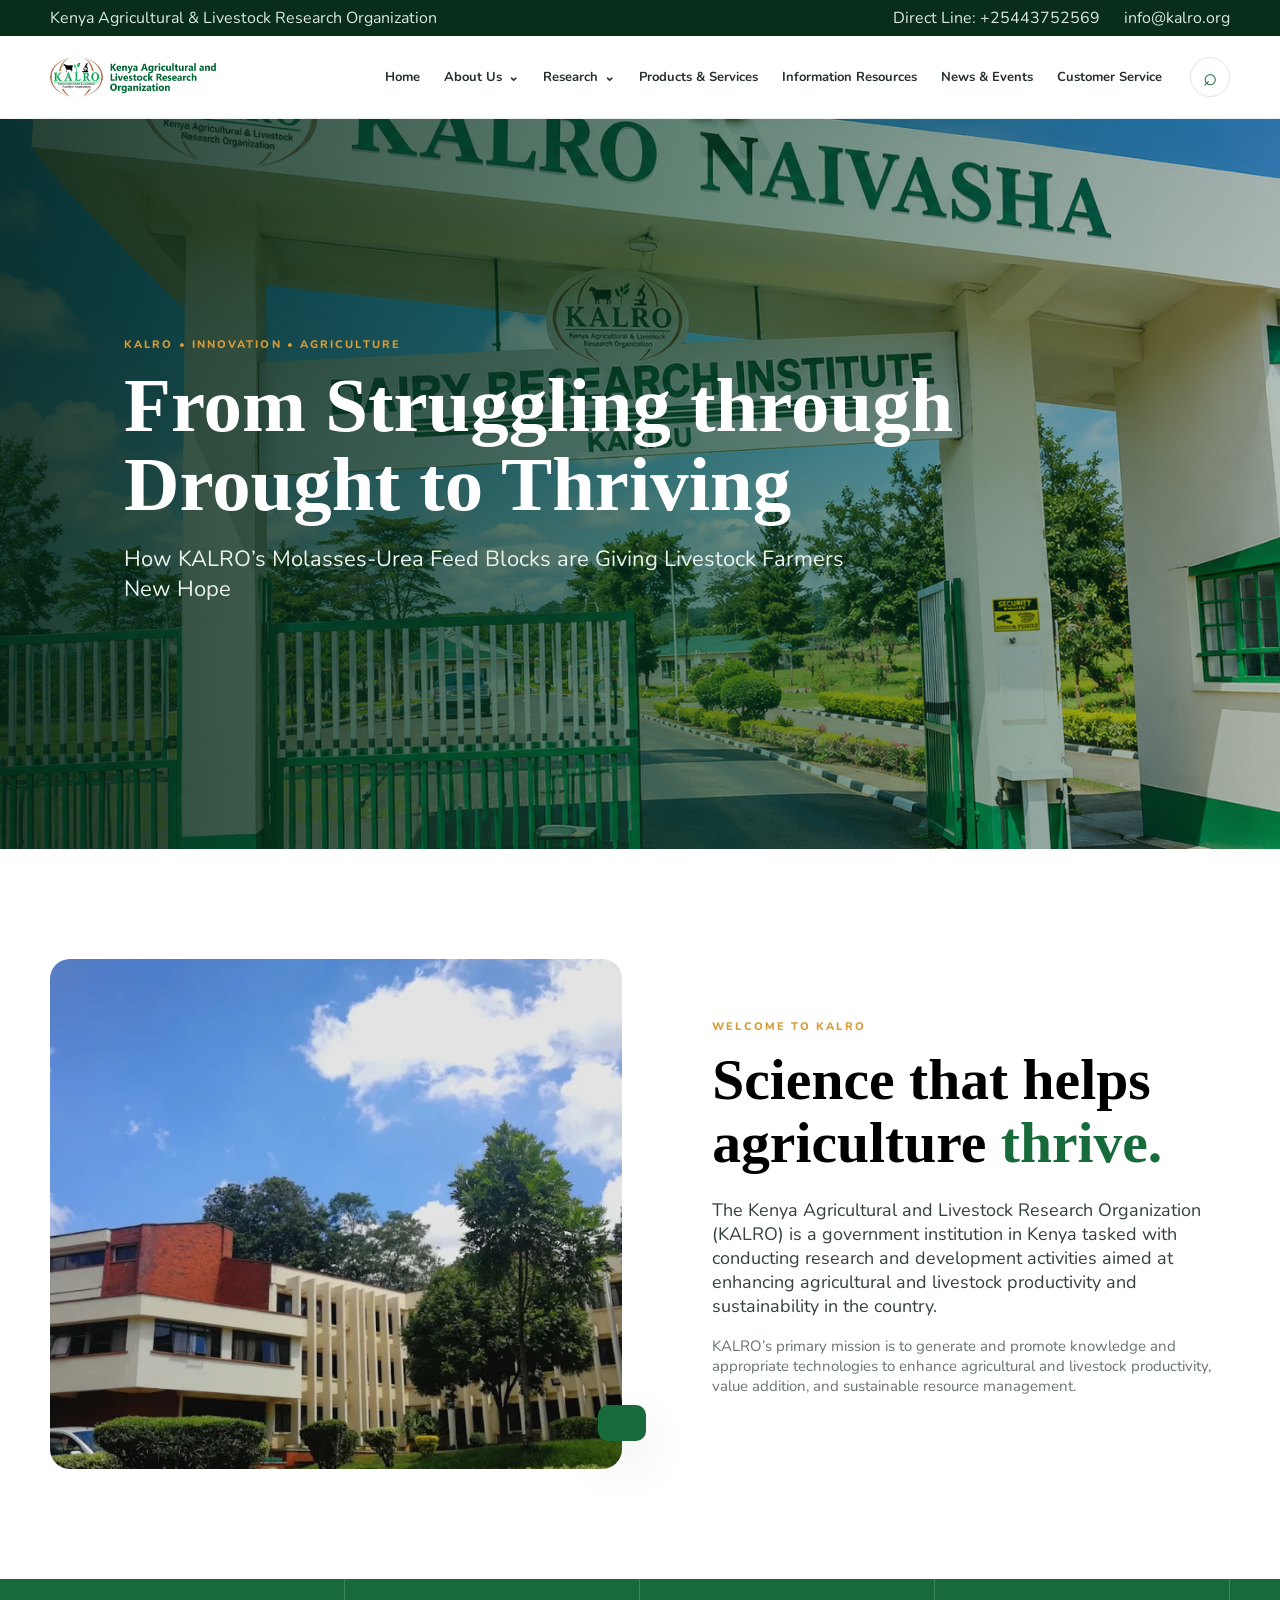
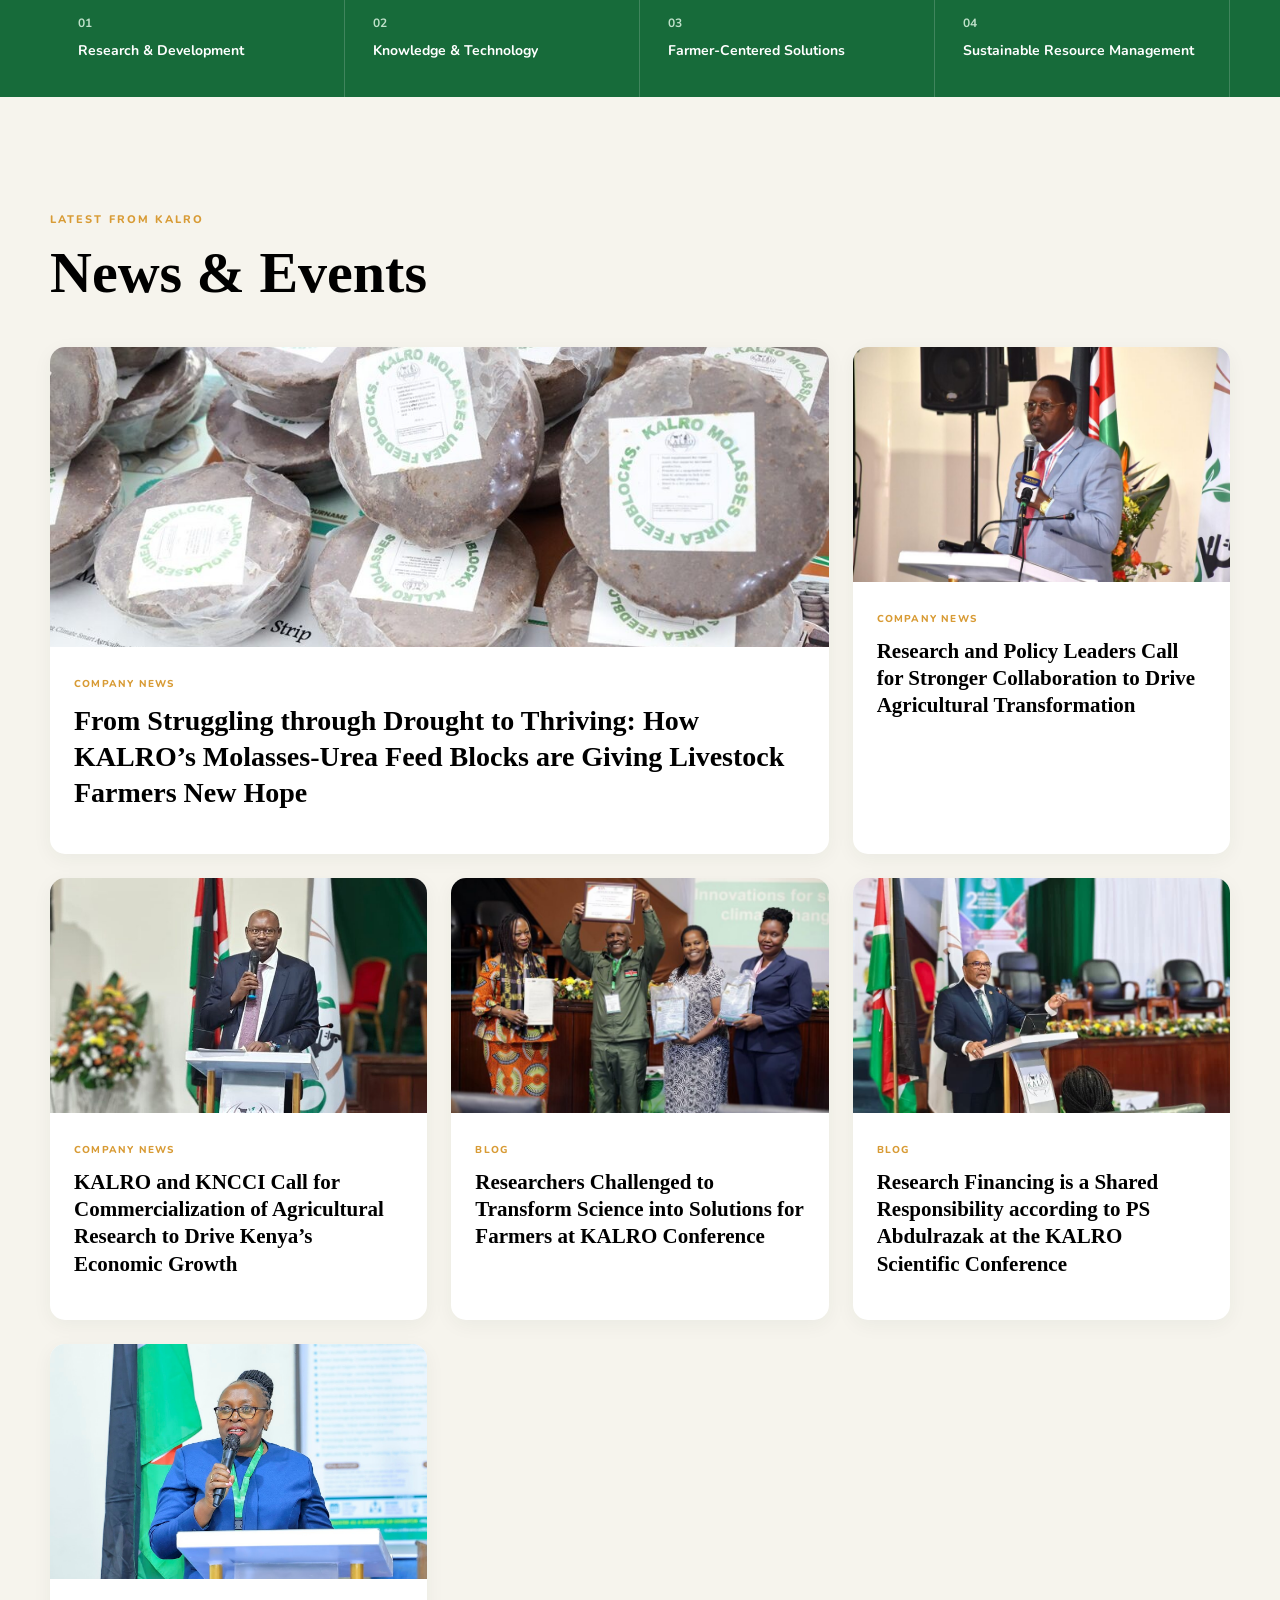
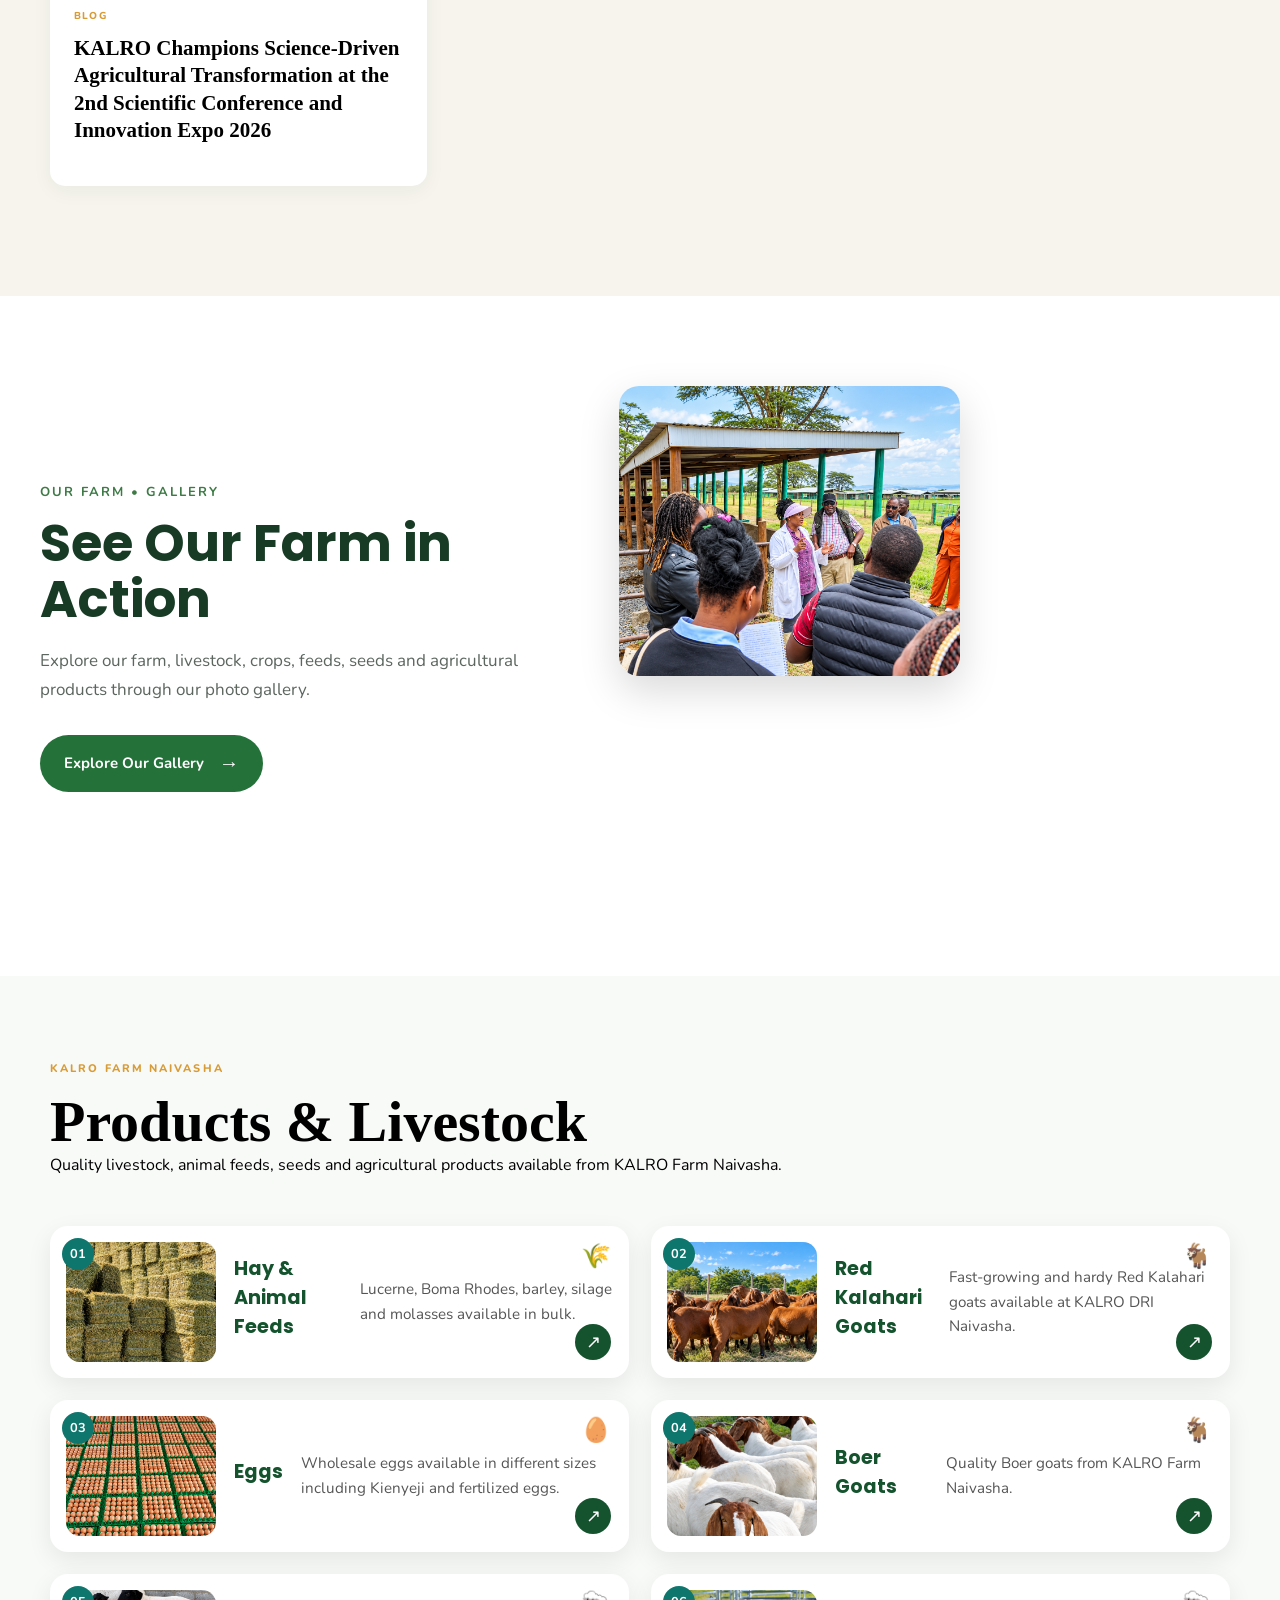
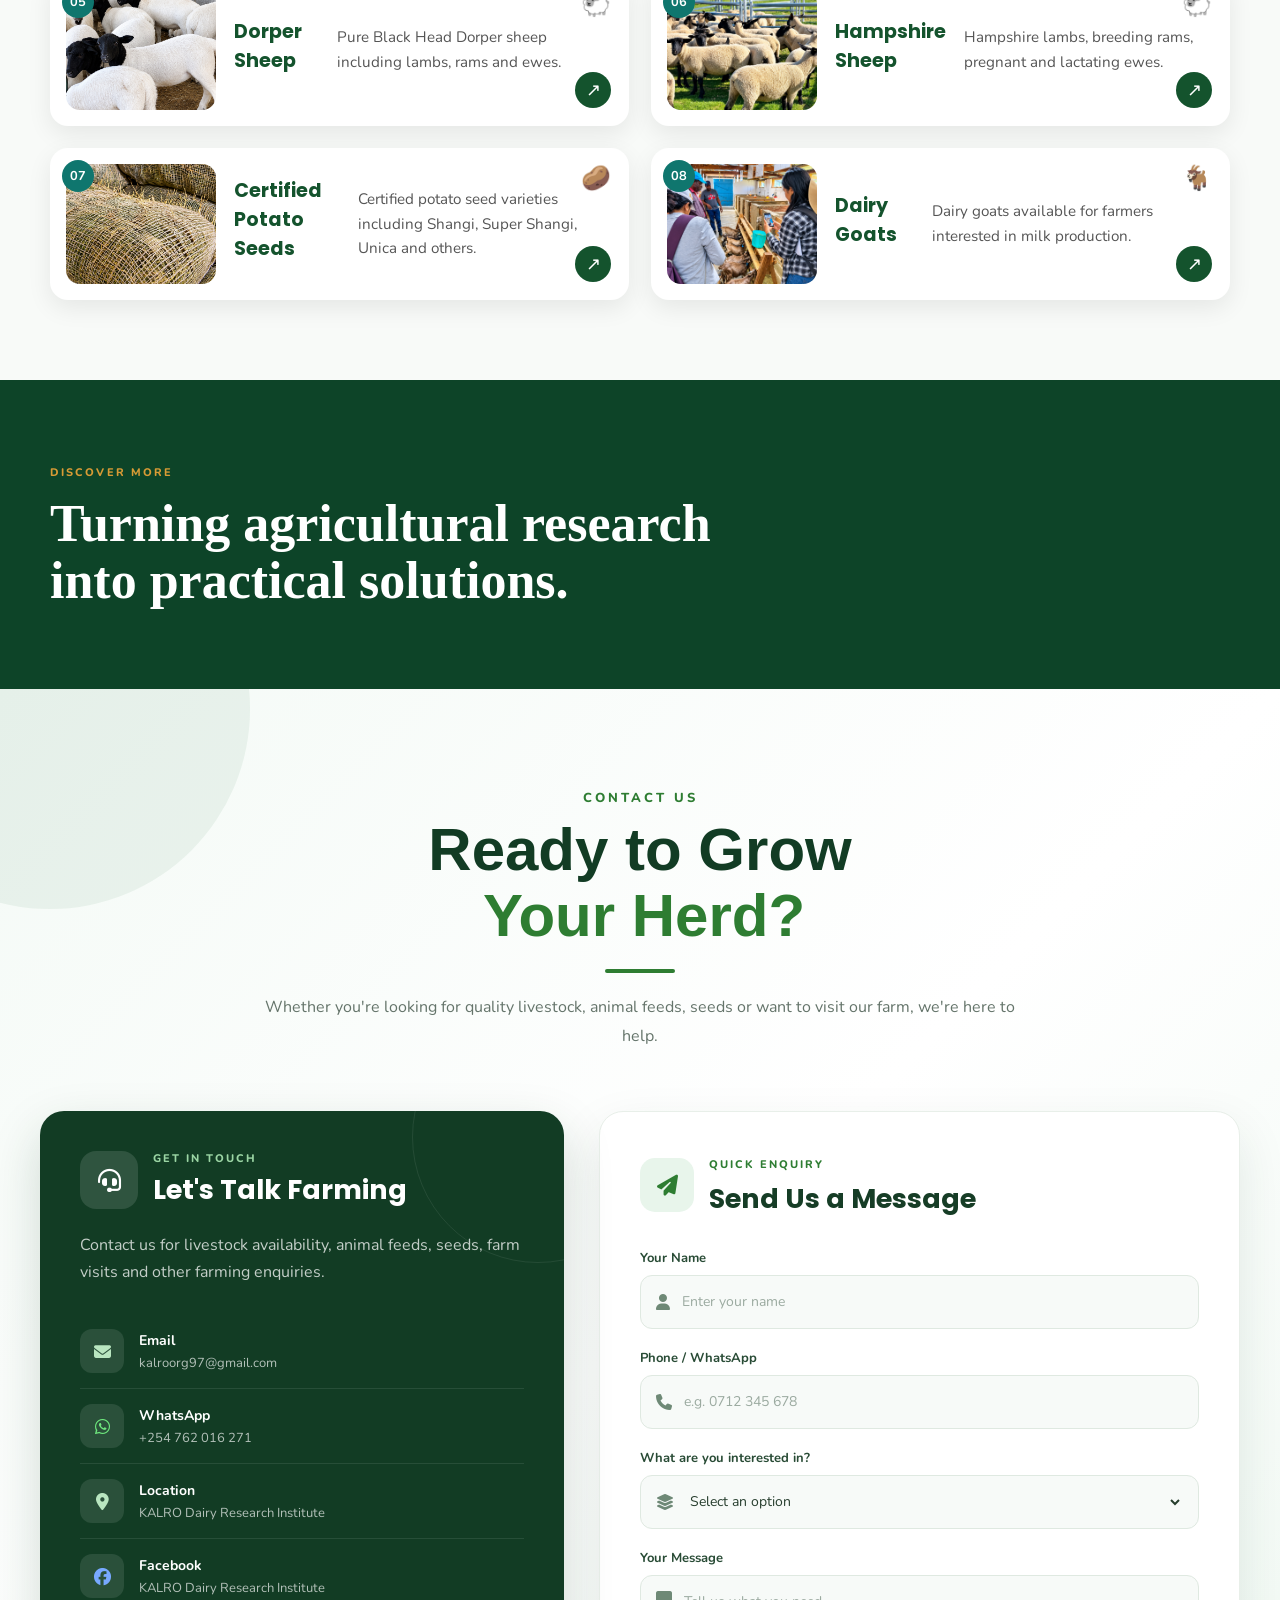
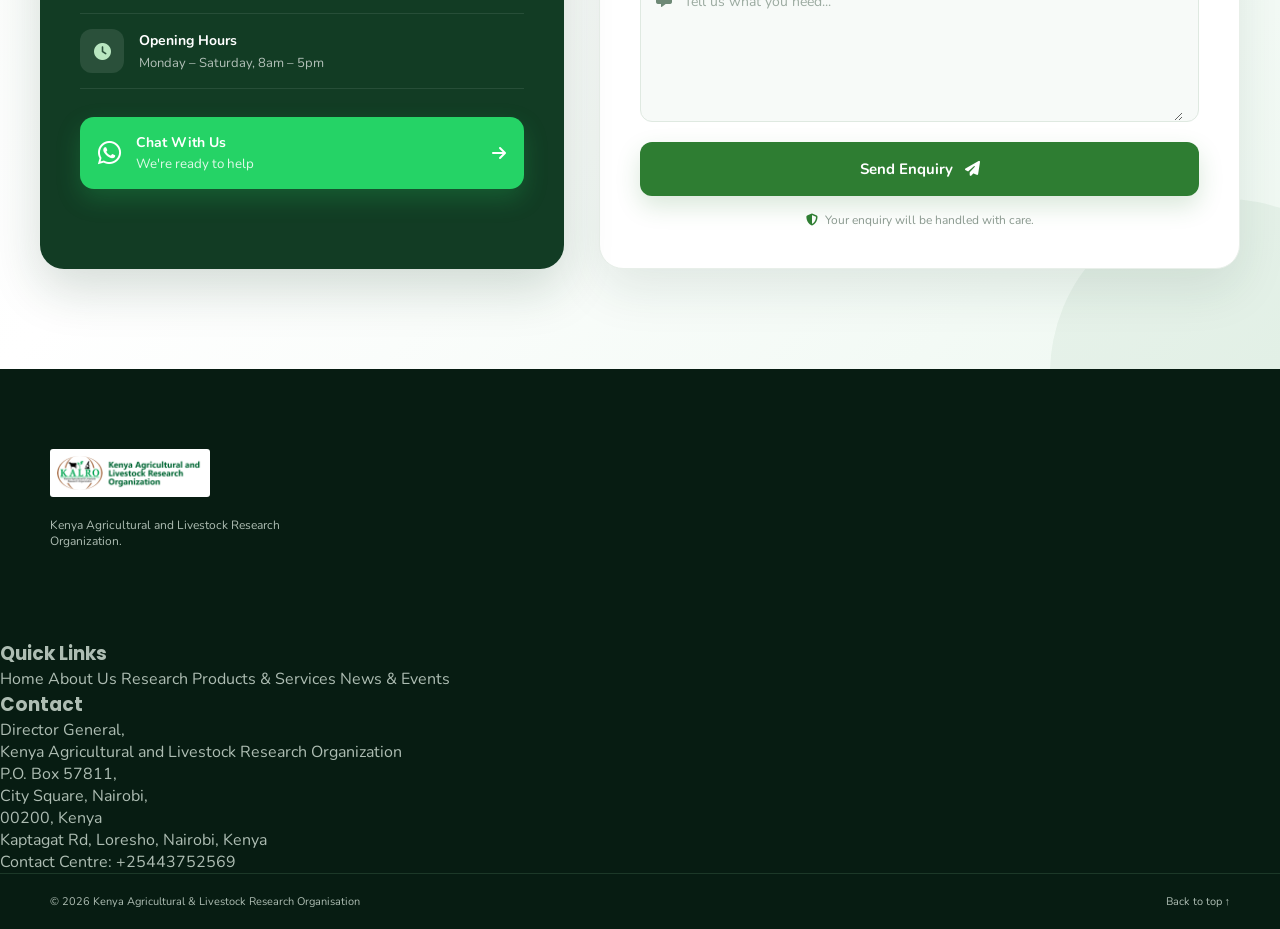
==== commit 560dbc79: "Update index.html" ====
--- a/index.html
+++ b/index.html
@@ -1306,6 +1306,8 @@
 </section>
 
 </main>
+
+
 <!-- ================= CONTACT ================= -->
 
 <section id="contact" class="contact">
@@ -1606,2407 +1608,6 @@
 
 </section>
 
-<!-- ================= CONTACT ================= -->
-
-<section id="contact" class="contact">
-
-    <div class="contact-container">
-
-        <!-- SECTION HEADER -->
-        <div class="section-title">
-            <p>CONTACT US</p>
-
-            <h2>
-                Ready to Grow
-                <span>Your Herd?</span>
-            </h2>
-
-            <div class="title-line"></div>
-
-            <p class="contact-intro">
-                Whether you're looking for quality livestock, animal feeds,
-                seeds or want to visit our farm, we're here to help.
-            </p>
-        </div>
-
-
-        <div class="contact-grid">
-
-            <!-- ================= CONTACT INFORMATION ================= -->
-
-            <div class="contact-info">
-
-                <div class="contact-heading">
-                    <span class="contact-icon-main">
-                        <i class="fa-solid fa-headset"></i>
-                    </span>
-
-                    <div>
-                        <span class="small-heading">GET IN TOUCH</span>
-                        <h3>Let's Talk Farming</h3>
-                    </div>
-                </div>
-
-                <p class="contact-description">
-                    Contact us for livestock availability, animal feeds,
-                    seeds, farm visits and other farming enquiries.
-                </p>
-
-
-                <!-- EMAIL -->
-
-                <a class="contact-item" href="mailto:kalroorg97@gmail.com">
-
-                    <div class="contact-item-icon">
-                        <i class="fa-solid fa-envelope"></i>
-                    </div>
-
-                    <div class="contact-item-content">
-                        <strong>Email</strong>
-                        <span>kalroorg97@gmail.com</span>
-                    </div>
-
-                    <i class="fa-solid fa-arrow-right contact-arrow"></i>
-
-                </a>
-
-
-                <!-- WHATSAPP -->
-
-                <a class="contact-item"
-                   href="https://wa.me/+254762016271"
-                   target="_blank"
-                   rel="noopener">
-
-                    <div class="contact-item-icon whatsapp-icon">
-                        <i class="fa-brands fa-whatsapp"></i>
-                    </div>
-
-                    <div class="contact-item-content">
-                        <strong>WhatsApp</strong>
-                        <span>+254 762 016 271</span>
-                    </div>
-
-                    <i class="fa-solid fa-arrow-right contact-arrow"></i>
-
-                </a>
-
-
-                <!-- LOCATION -->
-
-                <a class="contact-item"
-                   href="https://maps.app.goo.gl/57MmBAff9ayaoFT78?g_st=aw"
-                   target="_blank"
-                   rel="noopener">
-
-                    <div class="contact-item-icon">
-                        <i class="fa-solid fa-location-dot"></i>
-                    </div>
-
-                    <div class="contact-item-content">
-                        <strong>Location</strong>
-                        <span>KALRO Dairy Research Institute</span>
-                    </div>
-
-                    <i class="fa-solid fa-arrow-right contact-arrow"></i>
-
-                </a>
-
-
-                <!-- FACEBOOK -->
-
-                <a class="contact-item"
-                   href="https://www.facebook.com/share/1FLgAwKkCC/"
-                   target="_blank"
-                   rel="noopener">
-
-                    <div class="contact-item-icon facebook-icon">
-                        <i class="fa-brands fa-facebook"></i>
-                    </div>
-
-                    <div class="contact-item-content">
-                        <strong>Facebook</strong>
-                        <span>KALRO Dairy Research Institute</span>
-                    </div>
-
-                    <i class="fa-solid fa-arrow-right contact-arrow"></i>
-
-                </a>
-
-
-                <!-- OPENING HOURS -->
-
-                <div class="contact-item">
-
-                    <div class="contact-item-icon">
-                        <i class="fa-solid fa-clock"></i>
-                    </div>
-
-                    <div class="contact-item-content">
-                        <strong>Opening Hours</strong>
-                        <span>Monday – Saturday, 8am – 5pm</span>
-                    </div>
-
-                </div>
-
-
-                <!-- WHATSAPP BUTTON -->
-
-                <a class="whatsapp-large"
-                   href="https://wa.me/254762016271"
-                   target="_blank"
-                   rel="noopener">
-
-                    <i class="fa-brands fa-whatsapp"></i>
-
-                    <span>
-                        <strong>Chat With Us</strong>
-                        <small>We're ready to help</small>
-                    </span>
-
-                    <i class="fa-solid fa-arrow-right"></i>
-
-                </a>
-
-            </div>
-
-
-            <!-- ================= CONTACT FORM ================= -->
-
-            <div class="contact-form-wrapper">
-
-                <div class="form-header">
-
-                    <span class="form-icon">
-                        <i class="fa-solid fa-paper-plane"></i>
-                    </span>
-
-                    <div>
-                        <span>QUICK ENQUIRY</span>
-                        <h3>Send Us a Message</h3>
-                    </div>
-
-                </div>
-
-
-                <form id="contactForm"
-                      onsubmit="sendEnquiry(event)">
-
-                    <div class="input-group">
-
-                        <label for="name">Your Name</label>
-
-                        <div class="input-box">
-                            <i class="fa-solid fa-user"></i>
-
-                            <input
-                                type="text"
-                                id="name"
-                                placeholder="Enter your name"
-                                required>
-                        </div>
-
-                    </div>
-
-
-                    <div class="input-group">
-
-                        <label for="phone">Phone / WhatsApp</label>
-
-                        <div class="input-box">
-                            <i class="fa-solid fa-phone"></i>
-
-                            <input
-                                type="tel"
-                                id="phone"
-                                placeholder="e.g. 0712 345 678"
-                                required>
-                        </div>
-
-                    </div>
-
-
-                    <div class="input-group">
-
-                        <label for="interest">What are you interested in?</label>
-
-                        <div class="input-box">
-
-                            <i class="fa-solid fa-layer-group"></i>
-
-                            <select id="interest" required>
-
-                                <option value="" disabled selected>
-                                    Select an option
-                                </option>
-
-                                <option>Friesian Heifer</option>
-                                <option>Jersey Cow</option>
-                                <option>Ayrshire</option>
-                                <option>Sahiwal</option>
-                                <option>Goats / Sheep</option>
-                                <option>Farm Visit</option>
-                                <option>Lucerne Hay</option>
-                                <option>Boma Rhodes Hay</option>
-                                <option>Barley</option>
-                                <option>Lucerne Seeds</option>
-                                <option>Boma Rhodes Seeds</option>
-                                <option>Full-Corn Silage</option>
-                                <option>Non Full-Corn Silage</option>
-                                <option>Molasses</option>
-
-                            </select>
-
-                        </div>
-
-                    </div>
-
-
-                    <div class="input-group">
-
-                        <label for="message">Your Message</label>
-
-                        <div class="textarea-box">
-
-                            <i class="fa-solid fa-message"></i>
-
-                            <textarea
-                                id="message"
-                                placeholder="Tell us what you need..."
-                                rows="5"></textarea>
-
-                        </div>
-
-                    </div>
-
-
-                    <button type="submit" class="send-button">
-
-                        <span>
-                            Send Enquiry
-                        </span>
-
-                        <i class="fa-solid fa-paper-plane"></i>
-
-                    </button>
-
-
-                    <p class="form-note">
-                        <i class="fa-solid fa-shield-halved"></i>
-                        Your enquiry will be handled with care.
-                    </p>
-
-                </form>
-
-            </div>
-
-        </div>
-
-    </div>
-
-</section>
-
-<!-- ================= CONTACT ================= -->
-
-<section id="contact" class="contact">
-
-    <div class="contact-container">
-
-        <!-- SECTION HEADER -->
-        <div class="section-title">
-            <p>CONTACT US</p>
-
-            <h2>
-                Ready to Grow
-                <span>Your Herd?</span>
-            </h2>
-
-            <div class="title-line"></div>
-
-            <p class="contact-intro">
-                Whether you're looking for quality livestock, animal feeds,
-                seeds or want to visit our farm, we're here to help.
-            </p>
-        </div>
-
-
-        <div class="contact-grid">
-
-            <!-- ================= CONTACT INFORMATION ================= -->
-
-            <div class="contact-info">
-
-                <div class="contact-heading">
-                    <span class="contact-icon-main">
-                        <i class="fa-solid fa-headset"></i>
-                    </span>
-
-                    <div>
-                        <span class="small-heading">GET IN TOUCH</span>
-                        <h3>Let's Talk Farming</h3>
-                    </div>
-                </div>
-
-                <p class="contact-description">
-                    Contact us for livestock availability, animal feeds,
-                    seeds, farm visits and other farming enquiries.
-                </p>
-
-
-                <!-- EMAIL -->
-
-                <a class="contact-item" href="mailto:kalroorg97@gmail.com">
-
-                    <div class="contact-item-icon">
-                        <i class="fa-solid fa-envelope"></i>
-                    </div>
-
-                    <div class="contact-item-content">
-                        <strong>Email</strong>
-                        <span>kalroorg97@gmail.com</span>
-                    </div>
-
-                    <i class="fa-solid fa-arrow-right contact-arrow"></i>
-
-                </a>
-
-
-                <!-- WHATSAPP -->
-
-                <a class="contact-item"
-                   href="https://wa.me/+254762016271"
-                   target="_blank"
-                   rel="noopener">
-
-                    <div class="contact-item-icon whatsapp-icon">
-                        <i class="fa-brands fa-whatsapp"></i>
-                    </div>
-
-                    <div class="contact-item-content">
-                        <strong>WhatsApp</strong>
-                        <span>+254 762 016 271</span>
-                    </div>
-
-                    <i class="fa-solid fa-arrow-right contact-arrow"></i>
-
-                </a>
-
-
-                <!-- LOCATION -->
-
-                <a class="contact-item"
-                   href="https://maps.app.goo.gl/57MmBAff9ayaoFT78?g_st=aw"
-                   target="_blank"
-                   rel="noopener">
-
-                    <div class="contact-item-icon">
-                        <i class="fa-solid fa-location-dot"></i>
-                    </div>
-
-                    <div class="contact-item-content">
-                        <strong>Location</strong>
-                        <span>KALRO Dairy Research Institute</span>
-                    </div>
-
-                    <i class="fa-solid fa-arrow-right contact-arrow"></i>
-
-                </a>
-
-
-                <!-- FACEBOOK -->
-
-                <a class="contact-item"
-                   href="https://www.facebook.com/share/1FLgAwKkCC/"
-                   target="_blank"
-                   rel="noopener">
-
-                    <div class="contact-item-icon facebook-icon">
-                        <i class="fa-brands fa-facebook"></i>
-                    </div>
-
-                    <div class="contact-item-content">
-                        <strong>Facebook</strong>
-                        <span>KALRO Dairy Research Institute</span>
-                    </div>
-
-                    <i class="fa-solid fa-arrow-right contact-arrow"></i>
-
-                </a>
-
-
-                <!-- OPENING HOURS -->
-
-                <div class="contact-item">
-
-                    <div class="contact-item-icon">
-                        <i class="fa-solid fa-clock"></i>
-                    </div>
-
-                    <div class="contact-item-content">
-                        <strong>Opening Hours</strong>
-                        <span>Monday – Saturday, 8am – 5pm</span>
-                    </div>
-
-                </div>
-
-
-                <!-- WHATSAPP BUTTON -->
-
-                <a class="whatsapp-large"
-                   href="https://wa.me/254762016271"
-                   target="_blank"
-                   rel="noopener">
-
-                    <i class="fa-brands fa-whatsapp"></i>
-
-                    <span>
-                        <strong>Chat With Us</strong>
-                        <small>We're ready to help</small>
-                    </span>
-
-                    <i class="fa-solid fa-arrow-right"></i>
-
-                </a>
-
-            </div>
-
-
-            <!-- ================= CONTACT FORM ================= -->
-
-            <div class="contact-form-wrapper">
-
-                <div class="form-header">
-
-                    <span class="form-icon">
-                        <i class="fa-solid fa-paper-plane"></i>
-                    </span>
-
-                    <div>
-                        <span>QUICK ENQUIRY</span>
-                        <h3>Send Us a Message</h3>
-                    </div>
-
-                </div>
-
-
-                <form id="contactForm"
-                      onsubmit="sendEnquiry(event)">
-
-                    <div class="input-group">
-
-                        <label for="name">Your Name</label>
-
-                        <div class="input-box">
-                            <i class="fa-solid fa-user"></i>
-
-                            <input
-                                type="text"
-                                id="name"
-                                placeholder="Enter your name"
-                                required>
-                        </div>
-
-                    </div>
-
-
-                    <div class="input-group">
-
-                        <label for="phone">Phone / WhatsApp</label>
-
-                        <div class="input-box">
-                            <i class="fa-solid fa-phone"></i>
-
-                            <input
-                                type="tel"
-                                id="phone"
-                                placeholder="e.g. 0712 345 678"
-                                required>
-                        </div>
-
-                    </div>
-
-
-                    <div class="input-group">
-
-                        <label for="interest">What are you interested in?</label>
-
-                        <div class="input-box">
-
-                            <i class="fa-solid fa-layer-group"></i>
-
-                            <select id="interest" required>
-
-                                <option value="" disabled selected>
-                                    Select an option
-                                </option>
-
-                                <option>Friesian Heifer</option>
-                                <option>Jersey Cow</option>
-                                <option>Ayrshire</option>
-                                <option>Sahiwal</option>
-                                <option>Goats / Sheep</option>
-                                <option>Farm Visit</option>
-                                <option>Lucerne Hay</option>
-                                <option>Boma Rhodes Hay</option>
-                                <option>Barley</option>
-                                <option>Lucerne Seeds</option>
-                                <option>Boma Rhodes Seeds</option>
-                                <option>Full-Corn Silage</option>
-                                <option>Non Full-Corn Silage</option>
-                                <option>Molasses</option>
-
-                            </select>
-
-                        </div>
-
-                    </div>
-
-
-                    <div class="input-group">
-
-                        <label for="message">Your Message</label>
-
-                        <div class="textarea-box">
-
-                            <i class="fa-solid fa-message"></i>
-
-                            <textarea
-                                id="message"
-                                placeholder="Tell us what you need..."
-                                rows="5"></textarea>
-
-                        </div>
-
-                    </div>
-
-
-                    <button type="submit" class="send-button">
-
-                        <span>
-                            Send Enquiry
-                        </span>
-
-                        <i class="fa-solid fa-paper-plane"></i>
-
-                    </button>
-
-
-                    <p class="form-note">
-                        <i class="fa-solid fa-shield-halved"></i>
-                        Your enquiry will be handled with care.
-                    </p>
-
-                </form>
-
-            </div>
-
-        </div>
-
-    </div>
-
-</section>
-
-<!-- ================= CONTACT ================= -->
-
-<section id="contact" class="contact">
-
-    <div class="contact-container">
-
-        <!-- SECTION HEADER -->
-        <div class="section-title">
-            <p>CONTACT US</p>
-
-            <h2>
-                Ready to Grow
-                <span>Your Herd?</span>
-            </h2>
-
-            <div class="title-line"></div>
-
-            <p class="contact-intro">
-                Whether you're looking for quality livestock, animal feeds,
-                seeds or want to visit our farm, we're here to help.
-            </p>
-        </div>
-
-
-        <div class="contact-grid">
-
-            <!-- ================= CONTACT INFORMATION ================= -->
-
-            <div class="contact-info">
-
-                <div class="contact-heading">
-                    <span class="contact-icon-main">
-                        <i class="fa-solid fa-headset"></i>
-                    </span>
-
-                    <div>
-                        <span class="small-heading">GET IN TOUCH</span>
-                        <h3>Let's Talk Farming</h3>
-                    </div>
-                </div>
-
-                <p class="contact-description">
-                    Contact us for livestock availability, animal feeds,
-                    seeds, farm visits and other farming enquiries.
-                </p>
-
-
-                <!-- EMAIL -->
-
-                <a class="contact-item" href="mailto:kalroorg97@gmail.com">
-
-                    <div class="contact-item-icon">
-                        <i class="fa-solid fa-envelope"></i>
-                    </div>
-
-                    <div class="contact-item-content">
-                        <strong>Email</strong>
-                        <span>kalroorg97@gmail.com</span>
-                    </div>
-
-                    <i class="fa-solid fa-arrow-right contact-arrow"></i>
-
-                </a>
-
-
-                <!-- WHATSAPP -->
-
-                <a class="contact-item"
-                   href="https://wa.me/+254762016271"
-                   target="_blank"
-                   rel="noopener">
-
-                    <div class="contact-item-icon whatsapp-icon">
-                        <i class="fa-brands fa-whatsapp"></i>
-                    </div>
-
-                    <div class="contact-item-content">
-                        <strong>WhatsApp</strong>
-                        <span>+254 762 016 271</span>
-                    </div>
-
-                    <i class="fa-solid fa-arrow-right contact-arrow"></i>
-
-                </a>
-
-
-                <!-- LOCATION -->
-
-                <a class="contact-item"
-                   href="https://maps.app.goo.gl/57MmBAff9ayaoFT78?g_st=aw"
-                   target="_blank"
-                   rel="noopener">
-
-                    <div class="contact-item-icon">
-                        <i class="fa-solid fa-location-dot"></i>
-                    </div>
-
-                    <div class="contact-item-content">
-                        <strong>Location</strong>
-                        <span>KALRO Dairy Research Institute</span>
-                    </div>
-
-                    <i class="fa-solid fa-arrow-right contact-arrow"></i>
-
-                </a>
-
-
-                <!-- FACEBOOK -->
-
-                <a class="contact-item"
-                   href="https://www.facebook.com/share/1FLgAwKkCC/"
-                   target="_blank"
-                   rel="noopener">
-
-                    <div class="contact-item-icon facebook-icon">
-                        <i class="fa-brands fa-facebook"></i>
-                    </div>
-
-                    <div class="contact-item-content">
-                        <strong>Facebook</strong>
-                        <span>KALRO Dairy Research Institute</span>
-                    </div>
-
-                    <i class="fa-solid fa-arrow-right contact-arrow"></i>
-
-                </a>
-
-
-                <!-- OPENING HOURS -->
-
-                <div class="contact-item">
-
-                    <div class="contact-item-icon">
-                        <i class="fa-solid fa-clock"></i>
-                    </div>
-
-                    <div class="contact-item-content">
-                        <strong>Opening Hours</strong>
-                        <span>Monday – Saturday, 8am – 5pm</span>
-                    </div>
-
-                </div>
-
-
-                <!-- WHATSAPP BUTTON -->
-
-                <a class="whatsapp-large"
-                   href="https://wa.me/254762016271"
-                   target="_blank"
-                   rel="noopener">
-
-                    <i class="fa-brands fa-whatsapp"></i>
-
-                    <span>
-                        <strong>Chat With Us</strong>
-                        <small>We're ready to help</small>
-                    </span>
-
-                    <i class="fa-solid fa-arrow-right"></i>
-
-                </a>
-
-            </div>
-
-
-            <!-- ================= CONTACT FORM ================= -->
-
-            <div class="contact-form-wrapper">
-
-                <div class="form-header">
-
-                    <span class="form-icon">
-                        <i class="fa-solid fa-paper-plane"></i>
-                    </span>
-
-                    <div>
-                        <span>QUICK ENQUIRY</span>
-                        <h3>Send Us a Message</h3>
-                    </div>
-
-                </div>
-
-
-                <form id="contactForm"
-                      onsubmit="sendEnquiry(event)">
-
-                    <div class="input-group">
-
-                        <label for="name">Your Name</label>
-
-                        <div class="input-box">
-                            <i class="fa-solid fa-user"></i>
-
-                            <input
-                                type="text"
-                                id="name"
-                                placeholder="Enter your name"
-                                required>
-                        </div>
-
-                    </div>
-
-
-                    <div class="input-group">
-
-                        <label for="phone">Phone / WhatsApp</label>
-
-                        <div class="input-box">
-                            <i class="fa-solid fa-phone"></i>
-
-                            <input
-                                type="tel"
-                                id="phone"
-                                placeholder="e.g. 0712 345 678"
-                                required>
-                        </div>
-
-                    </div>
-
-
-                    <div class="input-group">
-
-                        <label for="interest">What are you interested in?</label>
-
-                        <div class="input-box">
-
-                            <i class="fa-solid fa-layer-group"></i>
-
-                            <select id="interest" required>
-
-                                <option value="" disabled selected>
-                                    Select an option
-                                </option>
-
-                                <option>Friesian Heifer</option>
-                                <option>Jersey Cow</option>
-                                <option>Ayrshire</option>
-                                <option>Sahiwal</option>
-                                <option>Goats / Sheep</option>
-                                <option>Farm Visit</option>
-                                <option>Lucerne Hay</option>
-                                <option>Boma Rhodes Hay</option>
-                                <option>Barley</option>
-                                <option>Lucerne Seeds</option>
-                                <option>Boma Rhodes Seeds</option>
-                                <option>Full-Corn Silage</option>
-                                <option>Non Full-Corn Silage</option>
-                                <option>Molasses</option>
-
-                            </select>
-
-                        </div>
-
-                    </div>
-
-
-                    <div class="input-group">
-
-                        <label for="message">Your Message</label>
-
-                        <div class="textarea-box">
-
-                            <i class="fa-solid fa-message"></i>
-
-                            <textarea
-                                id="message"
-                                placeholder="Tell us what you need..."
-                                rows="5"></textarea>
-
-                        </div>
-
-                    </div>
-
-
-                    <button type="submit" class="send-button">
-
-                        <span>
-                            Send Enquiry
-                        </span>
-
-                        <i class="fa-solid fa-paper-plane"></i>
-
-                    </button>
-
-
-                    <p class="form-note">
-                        <i class="fa-solid fa-shield-halved"></i>
-                        Your enquiry will be handled with care.
-                    </p>
-
-                </form>
-
-            </div>
-
-        </div>
-
-    </div>
-
-</section>
-
-<!-- ================= CONTACT ================= -->
-
-<section id="contact" class="contact">
-
-    <div class="contact-container">
-
-        <!-- SECTION HEADER -->
-        <div class="section-title">
-            <p>CONTACT US</p>
-
-            <h2>
-                Ready to Grow
-                <span>Your Herd?</span>
-            </h2>
-
-            <div class="title-line"></div>
-
-            <p class="contact-intro">
-                Whether you're looking for quality livestock, animal feeds,
-                seeds or want to visit our farm, we're here to help.
-            </p>
-        </div>
-
-
-        <div class="contact-grid">
-
-            <!-- ================= CONTACT INFORMATION ================= -->
-
-            <div class="contact-info">
-
-                <div class="contact-heading">
-                    <span class="contact-icon-main">
-                        <i class="fa-solid fa-headset"></i>
-                    </span>
-
-                    <div>
-                        <span class="small-heading">GET IN TOUCH</span>
-                        <h3>Let's Talk Farming</h3>
-                    </div>
-                </div>
-
-                <p class="contact-description">
-                    Contact us for livestock availability, animal feeds,
-                    seeds, farm visits and other farming enquiries.
-                </p>
-
-
-                <!-- EMAIL -->
-
-                <a class="contact-item" href="mailto:kalroorg97@gmail.com">
-
-                    <div class="contact-item-icon">
-                        <i class="fa-solid fa-envelope"></i>
-                    </div>
-
-                    <div class="contact-item-content">
-                        <strong>Email</strong>
-                        <span>kalroorg97@gmail.com</span>
-                    </div>
-
-                    <i class="fa-solid fa-arrow-right contact-arrow"></i>
-
-                </a>
-
-
-                <!-- WHATSAPP -->
-
-                <a class="contact-item"
-                   href="https://wa.me/+254762016271"
-                   target="_blank"
-                   rel="noopener">
-
-                    <div class="contact-item-icon whatsapp-icon">
-                        <i class="fa-brands fa-whatsapp"></i>
-                    </div>
-
-                    <div class="contact-item-content">
-                        <strong>WhatsApp</strong>
-                        <span>+254 762 016 271</span>
-                    </div>
-
-                    <i class="fa-solid fa-arrow-right contact-arrow"></i>
-
-                </a>
-
-
-                <!-- LOCATION -->
-
-                <a class="contact-item"
-                   href="https://maps.app.goo.gl/57MmBAff9ayaoFT78?g_st=aw"
-                   target="_blank"
-                   rel="noopener">
-
-                    <div class="contact-item-icon">
-                        <i class="fa-solid fa-location-dot"></i>
-                    </div>
-
-                    <div class="contact-item-content">
-                        <strong>Location</strong>
-                        <span>KALRO Dairy Research Institute</span>
-                    </div>
-
-                    <i class="fa-solid fa-arrow-right contact-arrow"></i>
-
-                </a>
-
-
-                <!-- FACEBOOK -->
-
-                <a class="contact-item"
-                   href="https://www.facebook.com/share/1FLgAwKkCC/"
-                   target="_blank"
-                   rel="noopener">
-
-                    <div class="contact-item-icon facebook-icon">
-                        <i class="fa-brands fa-facebook"></i>
-                    </div>
-
-                    <div class="contact-item-content">
-                        <strong>Facebook</strong>
-                        <span>KALRO Dairy Research Institute</span>
-                    </div>
-
-                    <i class="fa-solid fa-arrow-right contact-arrow"></i>
-
-                </a>
-
-
-                <!-- OPENING HOURS -->
-
-                <div class="contact-item">
-
-                    <div class="contact-item-icon">
-                        <i class="fa-solid fa-clock"></i>
-                    </div>
-
-                    <div class="contact-item-content">
-                        <strong>Opening Hours</strong>
-                        <span>Monday – Saturday, 8am – 5pm</span>
-                    </div>
-
-                </div>
-
-
-                <!-- WHATSAPP BUTTON -->
-
-                <a class="whatsapp-large"
-                   href="https://wa.me/254762016271"
-                   target="_blank"
-                   rel="noopener">
-
-                    <i class="fa-brands fa-whatsapp"></i>
-
-                    <span>
-                        <strong>Chat With Us</strong>
-                        <small>We're ready to help</small>
-                    </span>
-
-                    <i class="fa-solid fa-arrow-right"></i>
-
-                </a>
-
-            </div>
-
-
-            <!-- ================= CONTACT FORM ================= -->
-
-            <div class="contact-form-wrapper">
-
-                <div class="form-header">
-
-                    <span class="form-icon">
-                        <i class="fa-solid fa-paper-plane"></i>
-                    </span>
-
-                    <div>
-                        <span>QUICK ENQUIRY</span>
-                        <h3>Send Us a Message</h3>
-                    </div>
-
-                </div>
-
-
-                <form id="contactForm"
-                      onsubmit="sendEnquiry(event)">
-
-                    <div class="input-group">
-
-                        <label for="name">Your Name</label>
-
-                        <div class="input-box">
-                            <i class="fa-solid fa-user"></i>
-
-                            <input
-                                type="text"
-                                id="name"
-                                placeholder="Enter your name"
-                                required>
-                        </div>
-
-                    </div>
-
-
-                    <div class="input-group">
-
-                        <label for="phone">Phone / WhatsApp</label>
-
-                        <div class="input-box">
-                            <i class="fa-solid fa-phone"></i>
-
-                            <input
-                                type="tel"
-                                id="phone"
-                                placeholder="e.g. 0712 345 678"
-                                required>
-                        </div>
-
-                    </div>
-
-
-                    <div class="input-group">
-
-                        <label for="interest">What are you interested in?</label>
-
-                        <div class="input-box">
-
-                            <i class="fa-solid fa-layer-group"></i>
-
-                            <select id="interest" required>
-
-                                <option value="" disabled selected>
-                                    Select an option
-                                </option>
-
-                                <option>Friesian Heifer</option>
-                                <option>Jersey Cow</option>
-                                <option>Ayrshire</option>
-                                <option>Sahiwal</option>
-                                <option>Goats / Sheep</option>
-                                <option>Farm Visit</option>
-                                <option>Lucerne Hay</option>
-                                <option>Boma Rhodes Hay</option>
-                                <option>Barley</option>
-                                <option>Lucerne Seeds</option>
-                                <option>Boma Rhodes Seeds</option>
-                                <option>Full-Corn Silage</option>
-                                <option>Non Full-Corn Silage</option>
-                                <option>Molasses</option>
-
-                            </select>
-
-                        </div>
-
-                    </div>
-
-
-                    <div class="input-group">
-
-                        <label for="message">Your Message</label>
-
-                        <div class="textarea-box">
-
-                            <i class="fa-solid fa-message"></i>
-
-                            <textarea
-                                id="message"
-                                placeholder="Tell us what you need..."
-                                rows="5"></textarea>
-
-                        </div>
-
-                    </div>
-
-
-                    <button type="submit" class="send-button">
-
-                        <span>
-                            Send Enquiry
-                        </span>
-
-                        <i class="fa-solid fa-paper-plane"></i>
-
-                    </button>
-
-
-                    <p class="form-note">
-                        <i class="fa-solid fa-shield-halved"></i>
-                        Your enquiry will be handled with care.
-                    </p>
-
-                </form>
-
-            </div>
-
-        </div>
-
-    </div>
-
-</section>
-
-<!-- ================= CONTACT ================= -->
-
-<section id="contact" class="contact">
-
-    <div class="contact-container">
-
-        <!-- SECTION HEADER -->
-        <div class="section-title">
-            <p>CONTACT US</p>
-
-            <h2>
-                Ready to Grow
-                <span>Your Herd?</span>
-            </h2>
-
-            <div class="title-line"></div>
-
-            <p class="contact-intro">
-                Whether you're looking for quality livestock, animal feeds,
-                seeds or want to visit our farm, we're here to help.
-            </p>
-        </div>
-
-
-        <div class="contact-grid">
-
-            <!-- ================= CONTACT INFORMATION ================= -->
-
-            <div class="contact-info">
-
-                <div class="contact-heading">
-                    <span class="contact-icon-main">
-                        <i class="fa-solid fa-headset"></i>
-                    </span>
-
-                    <div>
-                        <span class="small-heading">GET IN TOUCH</span>
-                        <h3>Let's Talk Farming</h3>
-                    </div>
-                </div>
-
-                <p class="contact-description">
-                    Contact us for livestock availability, animal feeds,
-                    seeds, farm visits and other farming enquiries.
-                </p>
-
-
-                <!-- EMAIL -->
-
-                <a class="contact-item" href="mailto:kalroorg97@gmail.com">
-
-                    <div class="contact-item-icon">
-                        <i class="fa-solid fa-envelope"></i>
-                    </div>
-
-                    <div class="contact-item-content">
-                        <strong>Email</strong>
-                        <span>kalroorg97@gmail.com</span>
-                    </div>
-
-                    <i class="fa-solid fa-arrow-right contact-arrow"></i>
-
-                </a>
-
-
-                <!-- WHATSAPP -->
-
-                <a class="contact-item"
-                   href="https://wa.me/+254762016271"
-                   target="_blank"
-                   rel="noopener">
-
-                    <div class="contact-item-icon whatsapp-icon">
-                        <i class="fa-brands fa-whatsapp"></i>
-                    </div>
-
-                    <div class="contact-item-content">
-                        <strong>WhatsApp</strong>
-                        <span>+254 762 016 271</span>
-                    </div>
-
-                    <i class="fa-solid fa-arrow-right contact-arrow"></i>
-
-                </a>
-
-
-                <!-- LOCATION -->
-
-                <a class="contact-item"
-                   href="https://maps.app.goo.gl/57MmBAff9ayaoFT78?g_st=aw"
-                   target="_blank"
-                   rel="noopener">
-
-                    <div class="contact-item-icon">
-                        <i class="fa-solid fa-location-dot"></i>
-                    </div>
-
-                    <div class="contact-item-content">
-                        <strong>Location</strong>
-                        <span>KALRO Dairy Research Institute</span>
-                    </div>
-
-                    <i class="fa-solid fa-arrow-right contact-arrow"></i>
-
-                </a>
-
-
-                <!-- FACEBOOK -->
-
-                <a class="contact-item"
-                   href="https://www.facebook.com/share/1FLgAwKkCC/"
-                   target="_blank"
-                   rel="noopener">
-
-                    <div class="contact-item-icon facebook-icon">
-                        <i class="fa-brands fa-facebook"></i>
-                    </div>
-
-                    <div class="contact-item-content">
-                        <strong>Facebook</strong>
-                        <span>KALRO Dairy Research Institute</span>
-                    </div>
-
-                    <i class="fa-solid fa-arrow-right contact-arrow"></i>
-
-                </a>
-
-
-                <!-- OPENING HOURS -->
-
-                <div class="contact-item">
-
-                    <div class="contact-item-icon">
-                        <i class="fa-solid fa-clock"></i>
-                    </div>
-
-                    <div class="contact-item-content">
-                        <strong>Opening Hours</strong>
-                        <span>Monday – Saturday, 8am – 5pm</span>
-                    </div>
-
-                </div>
-
-
-                <!-- WHATSAPP BUTTON -->
-
-                <a class="whatsapp-large"
-                   href="https://wa.me/254762016271"
-                   target="_blank"
-                   rel="noopener">
-
-                    <i class="fa-brands fa-whatsapp"></i>
-
-                    <span>
-                        <strong>Chat With Us</strong>
-                        <small>We're ready to help</small>
-                    </span>
-
-                    <i class="fa-solid fa-arrow-right"></i>
-
-                </a>
-
-            </div>
-
-
-            <!-- ================= CONTACT FORM ================= -->
-
-            <div class="contact-form-wrapper">
-
-                <div class="form-header">
-
-                    <span class="form-icon">
-                        <i class="fa-solid fa-paper-plane"></i>
-                    </span>
-
-                    <div>
-                        <span>QUICK ENQUIRY</span>
-                        <h3>Send Us a Message</h3>
-                    </div>
-
-                </div>
-
-
-                <form id="contactForm"
-                      onsubmit="sendEnquiry(event)">
-
-                    <div class="input-group">
-
-                        <label for="name">Your Name</label>
-
-                        <div class="input-box">
-                            <i class="fa-solid fa-user"></i>
-
-                            <input
-                                type="text"
-                                id="name"
-                                placeholder="Enter your name"
-                                required>
-                        </div>
-
-                    </div>
-
-
-                    <div class="input-group">
-
-                        <label for="phone">Phone / WhatsApp</label>
-
-                        <div class="input-box">
-                            <i class="fa-solid fa-phone"></i>
-
-                            <input
-                                type="tel"
-                                id="phone"
-                                placeholder="e.g. 0712 345 678"
-                                required>
-                        </div>
-
-                    </div>
-
-
-                    <div class="input-group">
-
-                        <label for="interest">What are you interested in?</label>
-
-                        <div class="input-box">
-
-                            <i class="fa-solid fa-layer-group"></i>
-
-                            <select id="interest" required>
-
-                                <option value="" disabled selected>
-                                    Select an option
-                                </option>
-
-                                <option>Friesian Heifer</option>
-                                <option>Jersey Cow</option>
-                                <option>Ayrshire</option>
-                                <option>Sahiwal</option>
-                                <option>Goats / Sheep</option>
-                                <option>Farm Visit</option>
-                                <option>Lucerne Hay</option>
-                                <option>Boma Rhodes Hay</option>
-                                <option>Barley</option>
-                                <option>Lucerne Seeds</option>
-                                <option>Boma Rhodes Seeds</option>
-                                <option>Full-Corn Silage</option>
-                                <option>Non Full-Corn Silage</option>
-                                <option>Molasses</option>
-
-                            </select>
-
-                        </div>
-
-                    </div>
-
-
-                    <div class="input-group">
-
-                        <label for="message">Your Message</label>
-
-                        <div class="textarea-box">
-
-                            <i class="fa-solid fa-message"></i>
-
-                            <textarea
-                                id="message"
-                                placeholder="Tell us what you need..."
-                                rows="5"></textarea>
-
-                        </div>
-
-                    </div>
-
-
-                    <button type="submit" class="send-button">
-
-                        <span>
-                            Send Enquiry
-                        </span>
-
-                        <i class="fa-solid fa-paper-plane"></i>
-
-                    </button>
-
-
-                    <p class="form-note">
-                        <i class="fa-solid fa-shield-halved"></i>
-                        Your enquiry will be handled with care.
-                    </p>
-
-                </form>
-
-            </div>
-
-        </div>
-
-    </div>
-
-</section>
-
-<!-- ================= CONTACT ================= -->
-
-<section id="contact" class="contact">
-
-    <div class="contact-container">
-
-        <!-- SECTION HEADER -->
-        <div class="section-title">
-            <p>CONTACT US</p>
-
-            <h2>
-                Ready to Grow
-                <span>Your Herd?</span>
-            </h2>
-
-            <div class="title-line"></div>
-
-            <p class="contact-intro">
-                Whether you're looking for quality livestock, animal feeds,
-                seeds or want to visit our farm, we're here to help.
-            </p>
-        </div>
-
-
-        <div class="contact-grid">
-
-            <!-- ================= CONTACT INFORMATION ================= -->
-
-            <div class="contact-info">
-
-                <div class="contact-heading">
-                    <span class="contact-icon-main">
-                        <i class="fa-solid fa-headset"></i>
-                    </span>
-
-                    <div>
-                        <span class="small-heading">GET IN TOUCH</span>
-                        <h3>Let's Talk Farming</h3>
-                    </div>
-                </div>
-
-                <p class="contact-description">
-                    Contact us for livestock availability, animal feeds,
-                    seeds, farm visits and other farming enquiries.
-                </p>
-
-
-                <!-- EMAIL -->
-
-                <a class="contact-item" href="mailto:kalroorg97@gmail.com">
-
-                    <div class="contact-item-icon">
-                        <i class="fa-solid fa-envelope"></i>
-                    </div>
-
-                    <div class="contact-item-content">
-                        <strong>Email</strong>
-                        <span>kalroorg97@gmail.com</span>
-                    </div>
-
-                    <i class="fa-solid fa-arrow-right contact-arrow"></i>
-
-                </a>
-
-
-                <!-- WHATSAPP -->
-
-                <a class="contact-item"
-                   href="https://wa.me/+254762016271"
-                   target="_blank"
-                   rel="noopener">
-
-                    <div class="contact-item-icon whatsapp-icon">
-                        <i class="fa-brands fa-whatsapp"></i>
-                    </div>
-
-                    <div class="contact-item-content">
-                        <strong>WhatsApp</strong>
-                        <span>+254 762 016 271</span>
-                    </div>
-
-                    <i class="fa-solid fa-arrow-right contact-arrow"></i>
-
-                </a>
-
-
-                <!-- LOCATION -->
-
-                <a class="contact-item"
-                   href="https://maps.app.goo.gl/57MmBAff9ayaoFT78?g_st=aw"
-                   target="_blank"
-                   rel="noopener">
-
-                    <div class="contact-item-icon">
-                        <i class="fa-solid fa-location-dot"></i>
-                    </div>
-
-                    <div class="contact-item-content">
-                        <strong>Location</strong>
-                        <span>KALRO Dairy Research Institute</span>
-                    </div>
-
-                    <i class="fa-solid fa-arrow-right contact-arrow"></i>
-
-                </a>
-
-
-                <!-- FACEBOOK -->
-
-                <a class="contact-item"
-                   href="https://www.facebook.com/share/1FLgAwKkCC/"
-                   target="_blank"
-                   rel="noopener">
-
-                    <div class="contact-item-icon facebook-icon">
-                        <i class="fa-brands fa-facebook"></i>
-                    </div>
-
-                    <div class="contact-item-content">
-                        <strong>Facebook</strong>
-                        <span>KALRO Dairy Research Institute</span>
-                    </div>
-
-                    <i class="fa-solid fa-arrow-right contact-arrow"></i>
-
-                </a>
-
-
-                <!-- OPENING HOURS -->
-
-                <div class="contact-item">
-
-                    <div class="contact-item-icon">
-                        <i class="fa-solid fa-clock"></i>
-                    </div>
-
-                    <div class="contact-item-content">
-                        <strong>Opening Hours</strong>
-                        <span>Monday – Saturday, 8am – 5pm</span>
-                    </div>
-
-                </div>
-
-
-                <!-- WHATSAPP BUTTON -->
-
-                <a class="whatsapp-large"
-                   href="https://wa.me/254762016271"
-                   target="_blank"
-                   rel="noopener">
-
-                    <i class="fa-brands fa-whatsapp"></i>
-
-                    <span>
-                        <strong>Chat With Us</strong>
-                        <small>We're ready to help</small>
-                    </span>
-
-                    <i class="fa-solid fa-arrow-right"></i>
-
-                </a>
-
-            </div>
-
-
-            <!-- ================= CONTACT FORM ================= -->
-
-            <div class="contact-form-wrapper">
-
-                <div class="form-header">
-
-                    <span class="form-icon">
-                        <i class="fa-solid fa-paper-plane"></i>
-                    </span>
-
-                    <div>
-                        <span>QUICK ENQUIRY</span>
-                        <h3>Send Us a Message</h3>
-                    </div>
-
-                </div>
-
-
-                <form id="contactForm"
-                      onsubmit="sendEnquiry(event)">
-
-                    <div class="input-group">
-
-                        <label for="name">Your Name</label>
-
-                        <div class="input-box">
-                            <i class="fa-solid fa-user"></i>
-
-                            <input
-                                type="text"
-                                id="name"
-                                placeholder="Enter your name"
-                                required>
-                        </div>
-
-                    </div>
-
-
-                    <div class="input-group">
-
-                        <label for="phone">Phone / WhatsApp</label>
-
-                        <div class="input-box">
-                            <i class="fa-solid fa-phone"></i>
-
-                            <input
-                                type="tel"
-                                id="phone"
-                                placeholder="e.g. 0712 345 678"
-                                required>
-                        </div>
-
-                    </div>
-
-
-                    <div class="input-group">
-
-                        <label for="interest">What are you interested in?</label>
-
-                        <div class="input-box">
-
-                            <i class="fa-solid fa-layer-group"></i>
-
-                            <select id="interest" required>
-
-                                <option value="" disabled selected>
-                                    Select an option
-                                </option>
-
-                                <option>Friesian Heifer</option>
-                                <option>Jersey Cow</option>
-                                <option>Ayrshire</option>
-                                <option>Sahiwal</option>
-                                <option>Goats / Sheep</option>
-                                <option>Farm Visit</option>
-                                <option>Lucerne Hay</option>
-                                <option>Boma Rhodes Hay</option>
-                                <option>Barley</option>
-                                <option>Lucerne Seeds</option>
-                                <option>Boma Rhodes Seeds</option>
-                                <option>Full-Corn Silage</option>
-                                <option>Non Full-Corn Silage</option>
-                                <option>Molasses</option>
-
-                            </select>
-
-                        </div>
-
-                    </div>
-
-
-                    <div class="input-group">
-
-                        <label for="message">Your Message</label>
-
-                        <div class="textarea-box">
-
-                            <i class="fa-solid fa-message"></i>
-
-                            <textarea
-                                id="message"
-                                placeholder="Tell us what you need..."
-                                rows="5"></textarea>
-
-                        </div>
-
-                    </div>
-
-
-                    <button type="submit" class="send-button">
-
-                        <span>
-                            Send Enquiry
-                        </span>
-
-                        <i class="fa-solid fa-paper-plane"></i>
-
-                    </button>
-
-
-                    <p class="form-note">
-                        <i class="fa-solid fa-shield-halved"></i>
-                        Your enquiry will be handled with care.
-                    </p>
-
-                </form>
-
-            </div>
-
-        </div>
-
-    </div>
-
-</section>
-
-<!-- ================= CONTACT ================= -->
-
-<section id="contact" class="contact">
-
-    <div class="contact-container">
-
-        <!-- SECTION HEADER -->
-        <div class="section-title">
-            <p>CONTACT US</p>
-
-            <h2>
-                Ready to Grow
-                <span>Your Herd?</span>
-            </h2>
-
-            <div class="title-line"></div>
-
-            <p class="contact-intro">
-                Whether you're looking for quality livestock, animal feeds,
-                seeds or want to visit our farm, we're here to help.
-            </p>
-        </div>
-
-
-        <div class="contact-grid">
-
-            <!-- ================= CONTACT INFORMATION ================= -->
-
-            <div class="contact-info">
-
-                <div class="contact-heading">
-                    <span class="contact-icon-main">
-                        <i class="fa-solid fa-headset"></i>
-                    </span>
-
-                    <div>
-                        <span class="small-heading">GET IN TOUCH</span>
-                        <h3>Let's Talk Farming</h3>
-                    </div>
-                </div>
-
-                <p class="contact-description">
-                    Contact us for livestock availability, animal feeds,
-                    seeds, farm visits and other farming enquiries.
-                </p>
-
-
-                <!-- EMAIL -->
-
-                <a class="contact-item" href="mailto:kalroorg97@gmail.com">
-
-                    <div class="contact-item-icon">
-                        <i class="fa-solid fa-envelope"></i>
-                    </div>
-
-                    <div class="contact-item-content">
-                        <strong>Email</strong>
-                        <span>kalroorg97@gmail.com</span>
-                    </div>
-
-                    <i class="fa-solid fa-arrow-right contact-arrow"></i>
-
-                </a>
-
-
-                <!-- WHATSAPP -->
-
-                <a class="contact-item"
-                   href="https://wa.me/+254762016271"
-                   target="_blank"
-                   rel="noopener">
-
-                    <div class="contact-item-icon whatsapp-icon">
-                        <i class="fa-brands fa-whatsapp"></i>
-                    </div>
-
-                    <div class="contact-item-content">
-                        <strong>WhatsApp</strong>
-                        <span>+254 762 016 271</span>
-                    </div>
-
-                    <i class="fa-solid fa-arrow-right contact-arrow"></i>
-
-                </a>
-
-
-                <!-- LOCATION -->
-
-                <a class="contact-item"
-                   href="https://maps.app.goo.gl/57MmBAff9ayaoFT78?g_st=aw"
-                   target="_blank"
-                   rel="noopener">
-
-                    <div class="contact-item-icon">
-                        <i class="fa-solid fa-location-dot"></i>
-                    </div>
-
-                    <div class="contact-item-content">
-                        <strong>Location</strong>
-                        <span>KALRO Dairy Research Institute</span>
-                    </div>
-
-                    <i class="fa-solid fa-arrow-right contact-arrow"></i>
-
-                </a>
-
-
-                <!-- FACEBOOK -->
-
-                <a class="contact-item"
-                   href="https://www.facebook.com/share/1FLgAwKkCC/"
-                   target="_blank"
-                   rel="noopener">
-
-                    <div class="contact-item-icon facebook-icon">
-                        <i class="fa-brands fa-facebook"></i>
-                    </div>
-
-                    <div class="contact-item-content">
-                        <strong>Facebook</strong>
-                        <span>KALRO Dairy Research Institute</span>
-                    </div>
-
-                    <i class="fa-solid fa-arrow-right contact-arrow"></i>
-
-                </a>
-
-
-                <!-- OPENING HOURS -->
-
-                <div class="contact-item">
-
-                    <div class="contact-item-icon">
-                        <i class="fa-solid fa-clock"></i>
-                    </div>
-
-                    <div class="contact-item-content">
-                        <strong>Opening Hours</strong>
-                        <span>Monday – Saturday, 8am – 5pm</span>
-                    </div>
-
-                </div>
-
-
-                <!-- WHATSAPP BUTTON -->
-
-                <a class="whatsapp-large"
-                   href="https://wa.me/254762016271"
-                   target="_blank"
-                   rel="noopener">
-
-                    <i class="fa-brands fa-whatsapp"></i>
-
-                    <span>
-                        <strong>Chat With Us</strong>
-                        <small>We're ready to help</small>
-                    </span>
-
-                    <i class="fa-solid fa-arrow-right"></i>
-
-                </a>
-
-            </div>
-
-
-            <!-- ================= CONTACT FORM ================= -->
-
-            <div class="contact-form-wrapper">
-
-                <div class="form-header">
-
-                    <span class="form-icon">
-                        <i class="fa-solid fa-paper-plane"></i>
-                    </span>
-
-                    <div>
-                        <span>QUICK ENQUIRY</span>
-                        <h3>Send Us a Message</h3>
-                    </div>
-
-                </div>
-
-
-                <form id="contactForm"
-                      onsubmit="sendEnquiry(event)">
-
-                    <div class="input-group">
-
-                        <label for="name">Your Name</label>
-
-                        <div class="input-box">
-                            <i class="fa-solid fa-user"></i>
-
-                            <input
-                                type="text"
-                                id="name"
-                                placeholder="Enter your name"
-                                required>
-                        </div>
-
-                    </div>
-
-
-                    <div class="input-group">
-
-                        <label for="phone">Phone / WhatsApp</label>
-
-                        <div class="input-box">
-                            <i class="fa-solid fa-phone"></i>
-
-                            <input
-                                type="tel"
-                                id="phone"
-                                placeholder="e.g. 0712 345 678"
-                                required>
-                        </div>
-
-                    </div>
-
-
-                    <div class="input-group">
-
-                        <label for="interest">What are you interested in?</label>
-
-                        <div class="input-box">
-
-                            <i class="fa-solid fa-layer-group"></i>
-
-                            <select id="interest" required>
-
-                                <option value="" disabled selected>
-                                    Select an option
-                                </option>
-
-                                <option>Friesian Heifer</option>
-                                <option>Jersey Cow</option>
-                                <option>Ayrshire</option>
-                                <option>Sahiwal</option>
-                                <option>Goats / Sheep</option>
-                                <option>Farm Visit</option>
-                                <option>Lucerne Hay</option>
-                                <option>Boma Rhodes Hay</option>
-                                <option>Barley</option>
-                                <option>Lucerne Seeds</option>
-                                <option>Boma Rhodes Seeds</option>
-                                <option>Full-Corn Silage</option>
-                                <option>Non Full-Corn Silage</option>
-                                <option>Molasses</option>
-
-                            </select>
-
-                        </div>
-
-                    </div>
-
-
-                    <div class="input-group">
-
-                        <label for="message">Your Message</label>
-
-                        <div class="textarea-box">
-
-                            <i class="fa-solid fa-message"></i>
-
-                            <textarea
-                                id="message"
-                                placeholder="Tell us what you need..."
-                                rows="5"></textarea>
-
-                        </div>
-
-                    </div>
-
-
-                    <button type="submit" class="send-button">
-
-                        <span>
-                            Send Enquiry
-                        </span>
-
-                        <i class="fa-solid fa-paper-plane"></i>
-
-                    </button>
-
-
-                    <p class="form-note">
-                        <i class="fa-solid fa-shield-halved"></i>
-                        Your enquiry will be handled with care.
-                    </p>
-
-                </form>
-
-            </div>
-
-        </div>
-
-    </div>
-
-</section>
-
-<!-- ================= CONTACT ================= -->
-
-<section id="contact" class="contact">
-
-    <div class="contact-container">
-
-        <!-- SECTION HEADER -->
-        <div class="section-title">
-            <p>CONTACT US</p>
-
-            <h2>
-                Ready to Grow
-                <span>Your Herd?</span>
-            </h2>
-
-            <div class="title-line"></div>
-
-            <p class="contact-intro">
-                Whether you're looking for quality livestock, animal feeds,
-                seeds or want to visit our farm, we're here to help.
-            </p>
-        </div>
-
-
-        <div class="contact-grid">
-
-            <!-- ================= CONTACT INFORMATION ================= -->
-
-            <div class="contact-info">
-
-                <div class="contact-heading">
-                    <span class="contact-icon-main">
-                        <i class="fa-solid fa-headset"></i>
-                    </span>
-
-                    <div>
-                        <span class="small-heading">GET IN TOUCH</span>
-                        <h3>Let's Talk Farming</h3>
-                    </div>
-                </div>
-
-                <p class="contact-description">
-                    Contact us for livestock availability, animal feeds,
-                    seeds, farm visits and other farming enquiries.
-                </p>
-
-
-                <!-- EMAIL -->
-
-                <a class="contact-item" href="mailto:kalroorg97@gmail.com">
-
-                    <div class="contact-item-icon">
-                        <i class="fa-solid fa-envelope"></i>
-                    </div>
-
-                    <div class="contact-item-content">
-                        <strong>Email</strong>
-                        <span>kalroorg97@gmail.com</span>
-                    </div>
-
-                    <i class="fa-solid fa-arrow-right contact-arrow"></i>
-
-                </a>
-
-
-                <!-- WHATSAPP -->
-
-                <a class="contact-item"
-                   href="https://wa.me/+254762016271"
-                   target="_blank"
-                   rel="noopener">
-
-                    <div class="contact-item-icon whatsapp-icon">
-                        <i class="fa-brands fa-whatsapp"></i>
-                    </div>
-
-                    <div class="contact-item-content">
-                        <strong>WhatsApp</strong>
-                        <span>+254 762 016 271</span>
-                    </div>
-
-                    <i class="fa-solid fa-arrow-right contact-arrow"></i>
-
-                </a>
-
-
-                <!-- LOCATION -->
-
-                <a class="contact-item"
-                   href="https://maps.app.goo.gl/57MmBAff9ayaoFT78?g_st=aw"
-                   target="_blank"
-                   rel="noopener">
-
-                    <div class="contact-item-icon">
-                        <i class="fa-solid fa-location-dot"></i>
-                    </div>
-
-                    <div class="contact-item-content">
-                        <strong>Location</strong>
-                        <span>KALRO Dairy Research Institute</span>
-                    </div>
-
-                    <i class="fa-solid fa-arrow-right contact-arrow"></i>
-
-                </a>
-
-
-                <!-- FACEBOOK -->
-
-                <a class="contact-item"
-                   href="https://www.facebook.com/share/1FLgAwKkCC/"
-                   target="_blank"
-                   rel="noopener">
-
-                    <div class="contact-item-icon facebook-icon">
-                        <i class="fa-brands fa-facebook"></i>
-                    </div>
-
-                    <div class="contact-item-content">
-                        <strong>Facebook</strong>
-                        <span>KALRO Dairy Research Institute</span>
-                    </div>
-
-                    <i class="fa-solid fa-arrow-right contact-arrow"></i>
-
-                </a>
-
-
-                <!-- OPENING HOURS -->
-
-                <div class="contact-item">
-
-                    <div class="contact-item-icon">
-                        <i class="fa-solid fa-clock"></i>
-                    </div>
-
-                    <div class="contact-item-content">
-                        <strong>Opening Hours</strong>
-                        <span>Monday – Saturday, 8am – 5pm</span>
-                    </div>
-
-                </div>
-
-
-                <!-- WHATSAPP BUTTON -->
-
-                <a class="whatsapp-large"
-                   href="https://wa.me/254762016271"
-                   target="_blank"
-                   rel="noopener">
-
-                    <i class="fa-brands fa-whatsapp"></i>
-
-                    <span>
-                        <strong>Chat With Us</strong>
-                        <small>We're ready to help</small>
-                    </span>
-
-                    <i class="fa-solid fa-arrow-right"></i>
-
-                </a>
-
-            </div>
-
-
-            <!-- ================= CONTACT FORM ================= -->
-
-            <div class="contact-form-wrapper">
-
-                <div class="form-header">
-
-                    <span class="form-icon">
-                        <i class="fa-solid fa-paper-plane"></i>
-                    </span>
-
-                    <div>
-                        <span>QUICK ENQUIRY</span>
-                        <h3>Send Us a Message</h3>
-                    </div>
-
-                </div>
-
-
-                <form id="contactForm"
-                      onsubmit="sendEnquiry(event)">
-
-                    <div class="input-group">
-
-                        <label for="name">Your Name</label>
-
-                        <div class="input-box">
-                            <i class="fa-solid fa-user"></i>
-
-                            <input
-                                type="text"
-                                id="name"
-                                placeholder="Enter your name"
-                                required>
-                        </div>
-
-                    </div>
-
-
-                    <div class="input-group">
-
-                        <label for="phone">Phone / WhatsApp</label>
-
-                        <div class="input-box">
-                            <i class="fa-solid fa-phone"></i>
-
-                            <input
-                                type="tel"
-                                id="phone"
-                                placeholder="e.g. 0712 345 678"
-                                required>
-                        </div>
-
-                    </div>
-
-
-                    <div class="input-group">
-
-                        <label for="interest">What are you interested in?</label>
-
-                        <div class="input-box">
-
-                            <i class="fa-solid fa-layer-group"></i>
-
-                            <select id="interest" required>
-
-                                <option value="" disabled selected>
-                                    Select an option
-                                </option>
-
-                                <option>Friesian Heifer</option>
-                                <option>Jersey Cow</option>
-                                <option>Ayrshire</option>
-                                <option>Sahiwal</option>
-                                <option>Goats / Sheep</option>
-                                <option>Farm Visit</option>
-                                <option>Lucerne Hay</option>
-                                <option>Boma Rhodes Hay</option>
-                                <option>Barley</option>
-                                <option>Lucerne Seeds</option>
-                                <option>Boma Rhodes Seeds</option>
-                                <option>Full-Corn Silage</option>
-                                <option>Non Full-Corn Silage</option>
-                                <option>Molasses</option>
-
-                            </select>
-
-                        </div>
-
-                    </div>
-
-
-                    <div class="input-group">
-
-                        <label for="message">Your Message</label>
-
-                        <div class="textarea-box">
-
-                            <i class="fa-solid fa-message"></i>
-
-                            <textarea
-                                id="message"
-                                placeholder="Tell us what you need..."
-                                rows="5"></textarea>
-
-                        </div>
-
-                    </div>
-
-
-                    <button type="submit" class="send-button">
-
-                        <span>
-                            Send Enquiry
-                        </span>
-
-                        <i class="fa-solid fa-paper-plane"></i>
-
-                    </button>
-
-
-                    <p class="form-note">
-                        <i class="fa-solid fa-shield-halved"></i>
-                        Your enquiry will be handled with care.
-                    </p>
-
-                </form>
-
-            </div>
-
-        </div>
-
-    </div>
-
-</section>
-
-
 
 
 <!-- =========================================
--- a/style.css
+++ b/style.css
@@ -1691,6 +1691,579 @@
 }
 
 
+/* =========================================================
+   INTERACTIVE CONTACT SECTION
+   ========================================================= */
+
+.contact {
+    position: relative;
+    padding: 100px 20px;
+    background:
+        linear-gradient(
+            135deg,
+            #f4faf6 0%,
+            #ffffff 50%,
+            #eef8f1 100%
+        );
+    overflow: hidden;
+}
+
+
+/* Decorative background circles */
+
+.contact::before,
+.contact::after {
+    content: "";
+    position: absolute;
+    border-radius: 50%;
+    pointer-events: none;
+}
+
+.contact::before {
+    width: 400px;
+    height: 400px;
+    background: rgba(31, 111, 65, 0.07);
+    top: -180px;
+    left: -150px;
+}
+
+.contact::after {
+    width: 350px;
+    height: 350px;
+    background: rgba(46, 125, 50, 0.06);
+    bottom: -180px;
+    right: -120px;
+}
+
+
+/* Main container */
+
+.contact-container {
+    position: relative;
+    z-index: 2;
+    max-width: 1200px;
+    margin: auto;
+}
+
+
+/* =========================================================
+   SECTION TITLE
+   ========================================================= */
+
+.contact .section-title {
+    text-align: center;
+    max-width: 750px;
+    margin: 0 auto 60px;
+}
+
+.contact .section-title > p:first-child {
+    margin: 0 0 10px;
+    color: #2e7d32;
+    font-size: 13px;
+    font-weight: 800;
+    letter-spacing: 3px;
+}
+
+.contact .section-title h2 {
+    margin: 0;
+    color: #123c24;
+    font-size: clamp(38px, 5vw, 60px);
+    line-height: 1.1;
+    font-weight: 800;
+}
+
+.contact .section-title h2 span {
+    display: inline-block;
+    color: #2e7d32;
+    margin-left: 8px;
+}
+
+.title-line {
+    width: 70px;
+    height: 4px;
+    background: #2e7d32;
+    border-radius: 20px;
+    margin: 20px auto;
+}
+
+.contact-intro {
+    color: #64746a;
+    font-size: 16px;
+    line-height: 1.8;
+    margin: 0 auto;
+}
+
+
+/* =========================================================
+   GRID
+   ========================================================= */
+
+.contact-grid {
+    display: grid;
+    grid-template-columns: 0.9fr 1.1fr;
+    gap: 35px;
+    align-items: stretch;
+}
+
+
+/* =========================================================
+   CONTACT INFORMATION
+   ========================================================= */
+
+.contact-info {
+    background: #123c24;
+    color: white;
+    padding: 40px;
+    border-radius: 24px;
+    box-shadow: 0 20px 50px rgba(18, 60, 36, 0.18);
+    position: relative;
+    overflow: hidden;
+}
+
+
+/* Decorative circle */
+
+.contact-info::after {
+    content: "";
+    position: absolute;
+    width: 250px;
+    height: 250px;
+    border: 1px solid rgba(255,255,255,0.08);
+    border-radius: 50%;
+    right: -100px;
+    top: -100px;
+}
+
+
+/* Heading */
+
+.contact-heading {
+    display: flex;
+    align-items: center;
+    gap: 15px;
+    margin-bottom: 22px;
+}
+
+.contact-icon-main {
+    width: 58px;
+    height: 58px;
+    border-radius: 16px;
+    background: rgba(255,255,255,0.12);
+    display: flex;
+    align-items: center;
+    justify-content: center;
+    font-size: 23px;
+}
+
+.small-heading {
+    display: block;
+    color: #9bd5a4;
+    font-size: 11px;
+    font-weight: 800;
+    letter-spacing: 2px;
+    margin-bottom: 4px;
+}
+
+.contact-heading h3 {
+    margin: 0;
+    font-size: 27px;
+}
+
+
+/* Description */
+
+.contact-description {
+    color: rgba(255,255,255,0.75);
+    line-height: 1.7;
+    margin-bottom: 28px;
+}
+
+
+/* =========================================================
+   CONTACT ITEMS
+   ========================================================= */
+
+.contact-item {
+    display: flex;
+    align-items: center;
+    gap: 15px;
+    padding: 15px 0;
+    border-bottom: 1px solid rgba(255,255,255,0.09);
+    color: white;
+    text-decoration: none;
+    transition: 0.3s ease;
+}
+
+.contact-item:hover {
+    transform: translateX(7px);
+}
+
+.contact-item-icon {
+    width: 44px;
+    height: 44px;
+    min-width: 44px;
+    border-radius: 12px;
+    background: rgba(255,255,255,0.1);
+    display: flex;
+    align-items: center;
+    justify-content: center;
+    color: #b9e6c0;
+    font-size: 17px;
+    transition: 0.3s ease;
+}
+
+.contact-item:hover .contact-item-icon {
+    background: #2e7d32;
+    color: white;
+    transform: scale(1.08);
+}
+
+.contact-item-content {
+    display: flex;
+    flex-direction: column;
+    gap: 4px;
+    min-width: 0;
+}
+
+.contact-item-content strong {
+    font-size: 14px;
+}
+
+.contact-item-content span {
+    color: rgba(255,255,255,0.68);
+    font-size: 13px;
+    line-height: 1.4;
+    word-break: break-word;
+}
+
+.contact-arrow {
+    margin-left: auto;
+    opacity: 0;
+    transform: translateX(-8px);
+    transition: 0.3s ease;
+}
+
+.contact-item:hover .contact-arrow {
+    opacity: 1;
+    transform: translateX(0);
+}
+
+
+/* WhatsApp */
+
+.whatsapp-icon {
+    color: #6ee77d;
+}
+
+
+/* Facebook */
+
+.facebook-icon {
+    color: #78a9ff;
+}
+
+
+/* =========================================================
+   LARGE WHATSAPP BUTTON
+   ========================================================= */
+
+.whatsapp-large {
+    margin-top: 28px;
+    display: flex;
+    align-items: center;
+    gap: 14px;
+    padding: 16px 18px;
+    border-radius: 14px;
+    background: #25d366;
+    color: white;
+    text-decoration: none;
+    transition: 0.3s ease;
+    box-shadow: 0 10px 25px rgba(37, 211, 102, 0.22);
+}
+
+.whatsapp-large:hover {
+    transform: translateY(-4px);
+    box-shadow: 0 15px 30px rgba(37, 211, 102, 0.3);
+}
+
+.whatsapp-large > i:first-child {
+    font-size: 27px;
+}
+
+.whatsapp-large span {
+    display: flex;
+    flex-direction: column;
+    flex: 1;
+}
+
+.whatsapp-large strong {
+    font-size: 14px;
+}
+
+.whatsapp-large small {
+    opacity: 0.85;
+    margin-top: 3px;
+}
+
+
+/* =========================================================
+   FORM WRAPPER
+   ========================================================= */
+
+.contact-form-wrapper {
+    background: white;
+    padding: 40px;
+    border-radius: 24px;
+    box-shadow: 0 20px 50px rgba(18, 60, 36, 0.10);
+    border: 1px solid #e8efe9;
+}
+
+
+/* Form heading */
+
+.form-header {
+    display: flex;
+    align-items: center;
+    gap: 15px;
+    margin-bottom: 30px;
+}
+
+.form-icon {
+    width: 54px;
+    height: 54px;
+    border-radius: 15px;
+    background: #e8f5eb;
+    color: #2e7d32;
+    display: flex;
+    align-items: center;
+    justify-content: center;
+    font-size: 21px;
+}
+
+.form-header > div > span {
+    color: #2e7d32;
+    font-size: 11px;
+    font-weight: 800;
+    letter-spacing: 2px;
+}
+
+.form-header h3 {
+    margin: 5px 0 0;
+    color: #163d26;
+    font-size: 27px;
+}
+
+
+/* =========================================================
+   INPUTS
+   ========================================================= */
+
+.input-group {
+    margin-bottom: 20px;
+}
+
+.input-group label {
+    display: block;
+    margin-bottom: 8px;
+    color: #284b35;
+    font-size: 13px;
+    font-weight: 700;
+}
+
+.input-box,
+.textarea-box {
+    display: flex;
+    align-items: center;
+    gap: 12px;
+    background: #f7faf8;
+    border: 1px solid #dfe9e1;
+    border-radius: 12px;
+    padding: 0 15px;
+    transition: 0.3s ease;
+}
+
+.textarea-box {
+    align-items: flex-start;
+    padding-top: 15px;
+}
+
+.input-box i,
+.textarea-box i {
+    color: #6e8976;
+    transition: 0.3s ease;
+}
+
+.input-box:focus-within,
+.textarea-box:focus-within {
+    border-color: #2e7d32;
+    background: white;
+    box-shadow: 0 0 0 4px rgba(46, 125, 50, 0.08);
+}
+
+.input-box:focus-within i,
+.textarea-box:focus-within i {
+    color: #2e7d32;
+}
+
+
+/* Inputs */
+
+.input-box input,
+.input-box select,
+.textarea-box textarea {
+    width: 100%;
+    border: none;
+    outline: none;
+    background: transparent;
+    color: #263d2d;
+    font-family: inherit;
+    font-size: 14px;
+}
+
+.input-box input,
+.input-box select {
+    height: 52px;
+}
+
+.input-box select {
+    cursor: pointer;
+}
+
+.textarea-box textarea {
+    resize: vertical;
+    min-height: 130px;
+    line-height: 1.6;
+}
+
+.input-box input::placeholder,
+.textarea-box textarea::placeholder {
+    color: #9baaa0;
+}
+
+
+/* =========================================================
+   SEND BUTTON
+   ========================================================= */
+
+.send-button {
+    width: 100%;
+    border: none;
+    outline: none;
+    cursor: pointer;
+    display: flex;
+    align-items: center;
+    justify-content: center;
+    gap: 12px;
+    padding: 17px 25px;
+    border-radius: 12px;
+    background: #2e7d32;
+    color: white;
+    font-size: 15px;
+    font-weight: 700;
+    font-family: inherit;
+    transition: 0.3s ease;
+    box-shadow: 0 10px 25px rgba(46, 125, 50, 0.18);
+}
+
+.send-button:hover {
+    background: #205b28;
+    transform: translateY(-3px);
+    box-shadow: 0 15px 30px rgba(46, 125, 50, 0.25);
+}
+
+.send-button i {
+    transition: 0.3s ease;
+}
+
+.send-button:hover i {
+    transform: translateX(5px) rotate(-8deg);
+}
+
+
+/* Form note */
+
+.form-note {
+    display: flex;
+    align-items: center;
+    justify-content: center;
+    gap: 7px;
+    margin: 16px 0 0;
+    color: #89988e;
+    font-size: 12px;
+}
+
+.form-note i {
+    color: #2e7d32;
+}
+
+
+/* =========================================================
+   RESPONSIVE DESIGN
+   ========================================================= */
+
+@media (max-width: 900px) {
+
+    .contact {
+        padding: 80px 20px;
+    }
+
+    .contact-grid {
+        grid-template-columns: 1fr;
+    }
+
+    .contact-info,
+    .contact-form-wrapper {
+        padding: 32px;
+    }
+
+}
+
+
+@media (max-width: 600px) {
+
+    .contact {
+        padding: 70px 15px;
+    }
+
+    .contact .section-title {
+        margin-bottom: 40px;
+    }
+
+    .contact .section-title h2 {
+        font-size: 38px;
+    }
+
+    .contact .section-title h2 span {
+        display: block;
+        margin: 5px 0 0;
+    }
+
+    .contact-info,
+    .contact-form-wrapper {
+        padding: 25px 20px;
+        border-radius: 18px;
+    }
+
+    .contact-heading h3,
+    .form-header h3 {
+        font-size: 23px;
+    }
+
+    .contact-item-content span {
+        font-size: 12px;
+    }
+
+    .contact-arrow {
+        display: none;
+    }
+
+    .whatsapp-large {
+        padding: 14px;
+    }
+
+}
+
+
 
 /* =====================================
    SEARCH
@@ -2171,4 +2744,4 @@
 
     }
 
-}+}
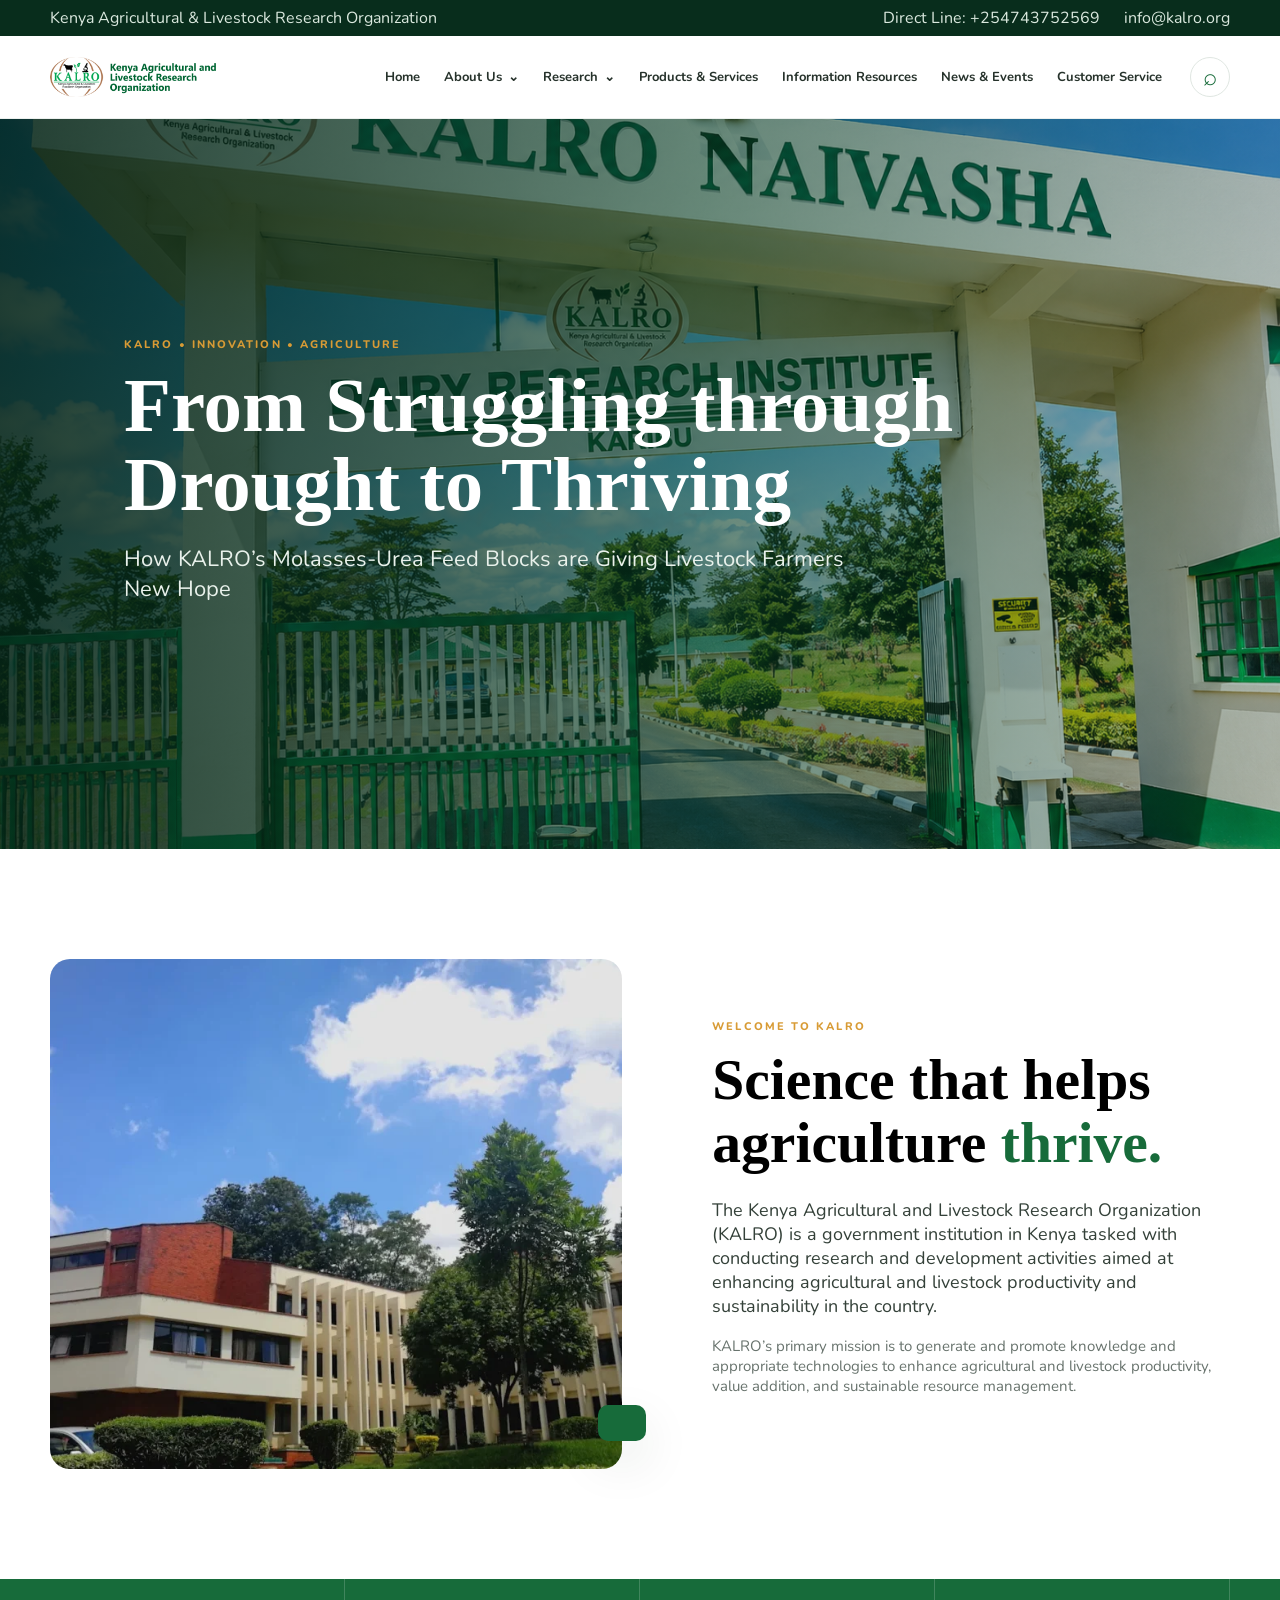
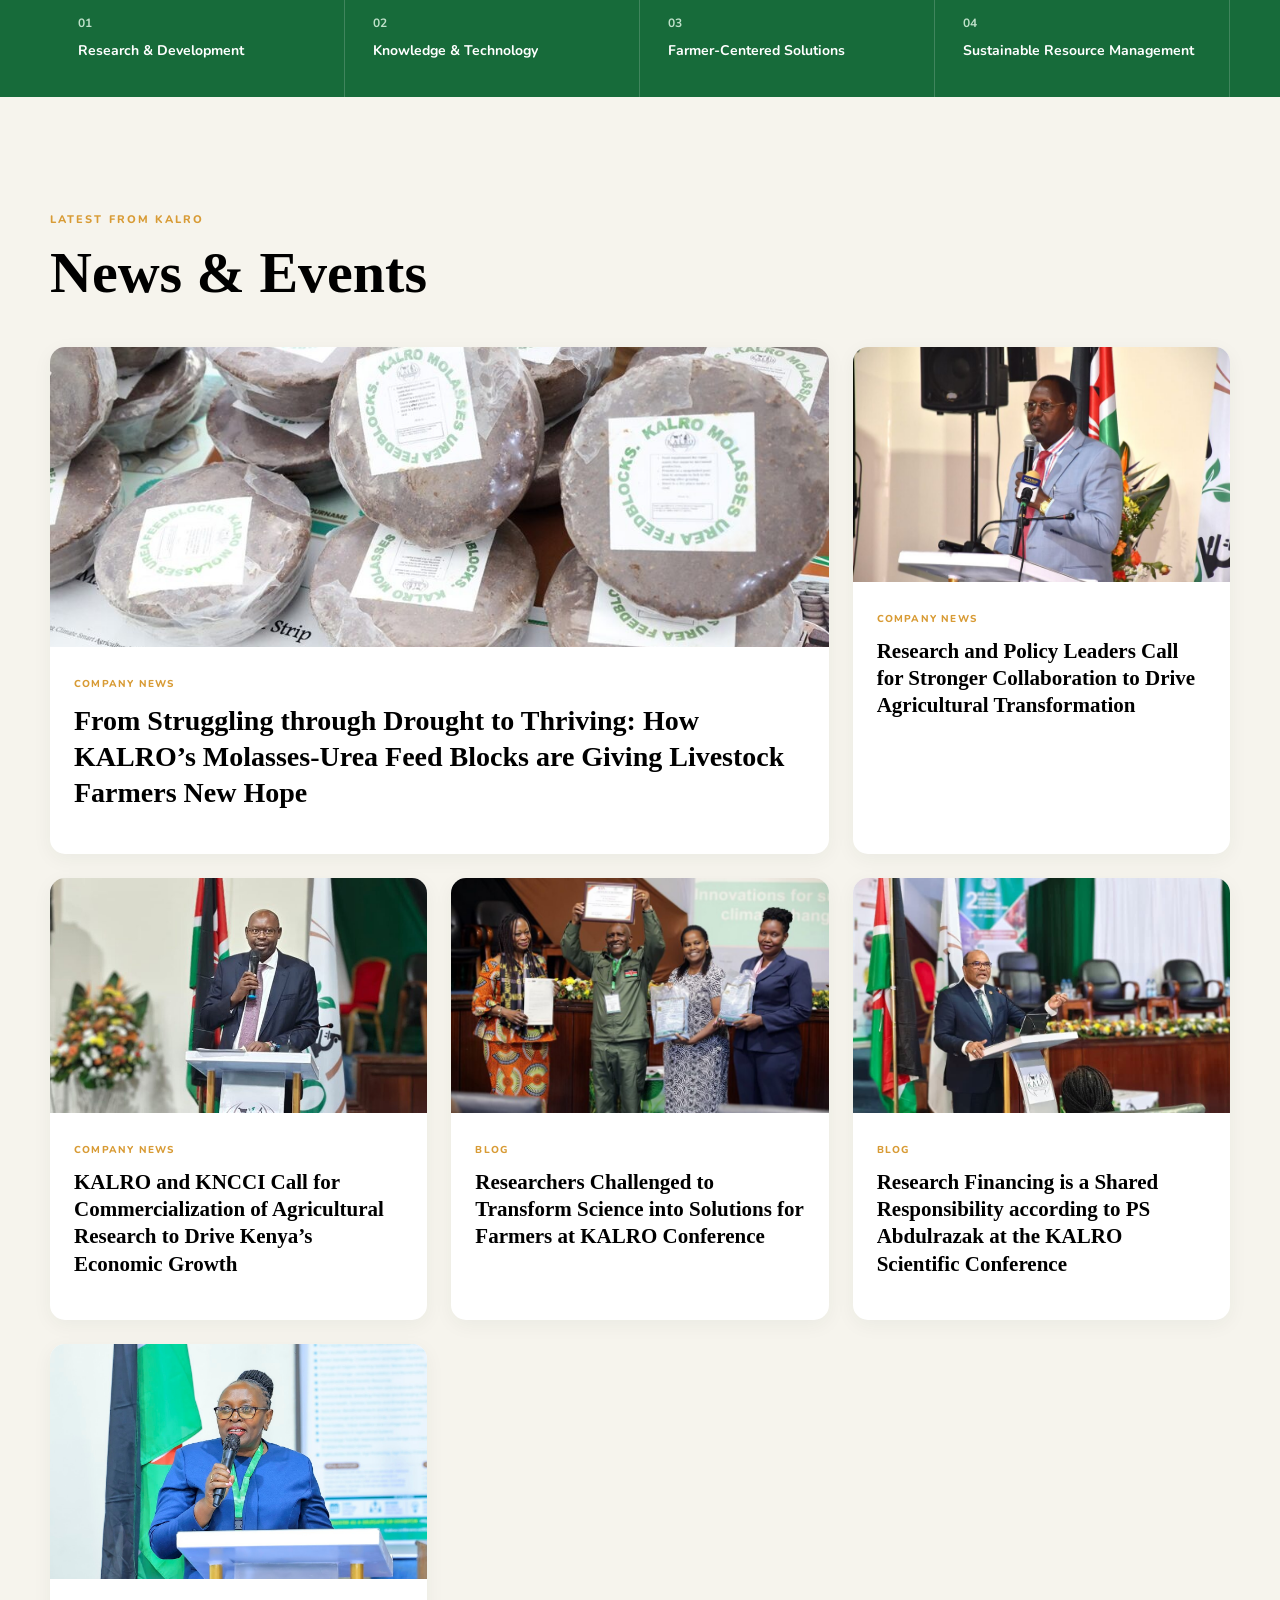
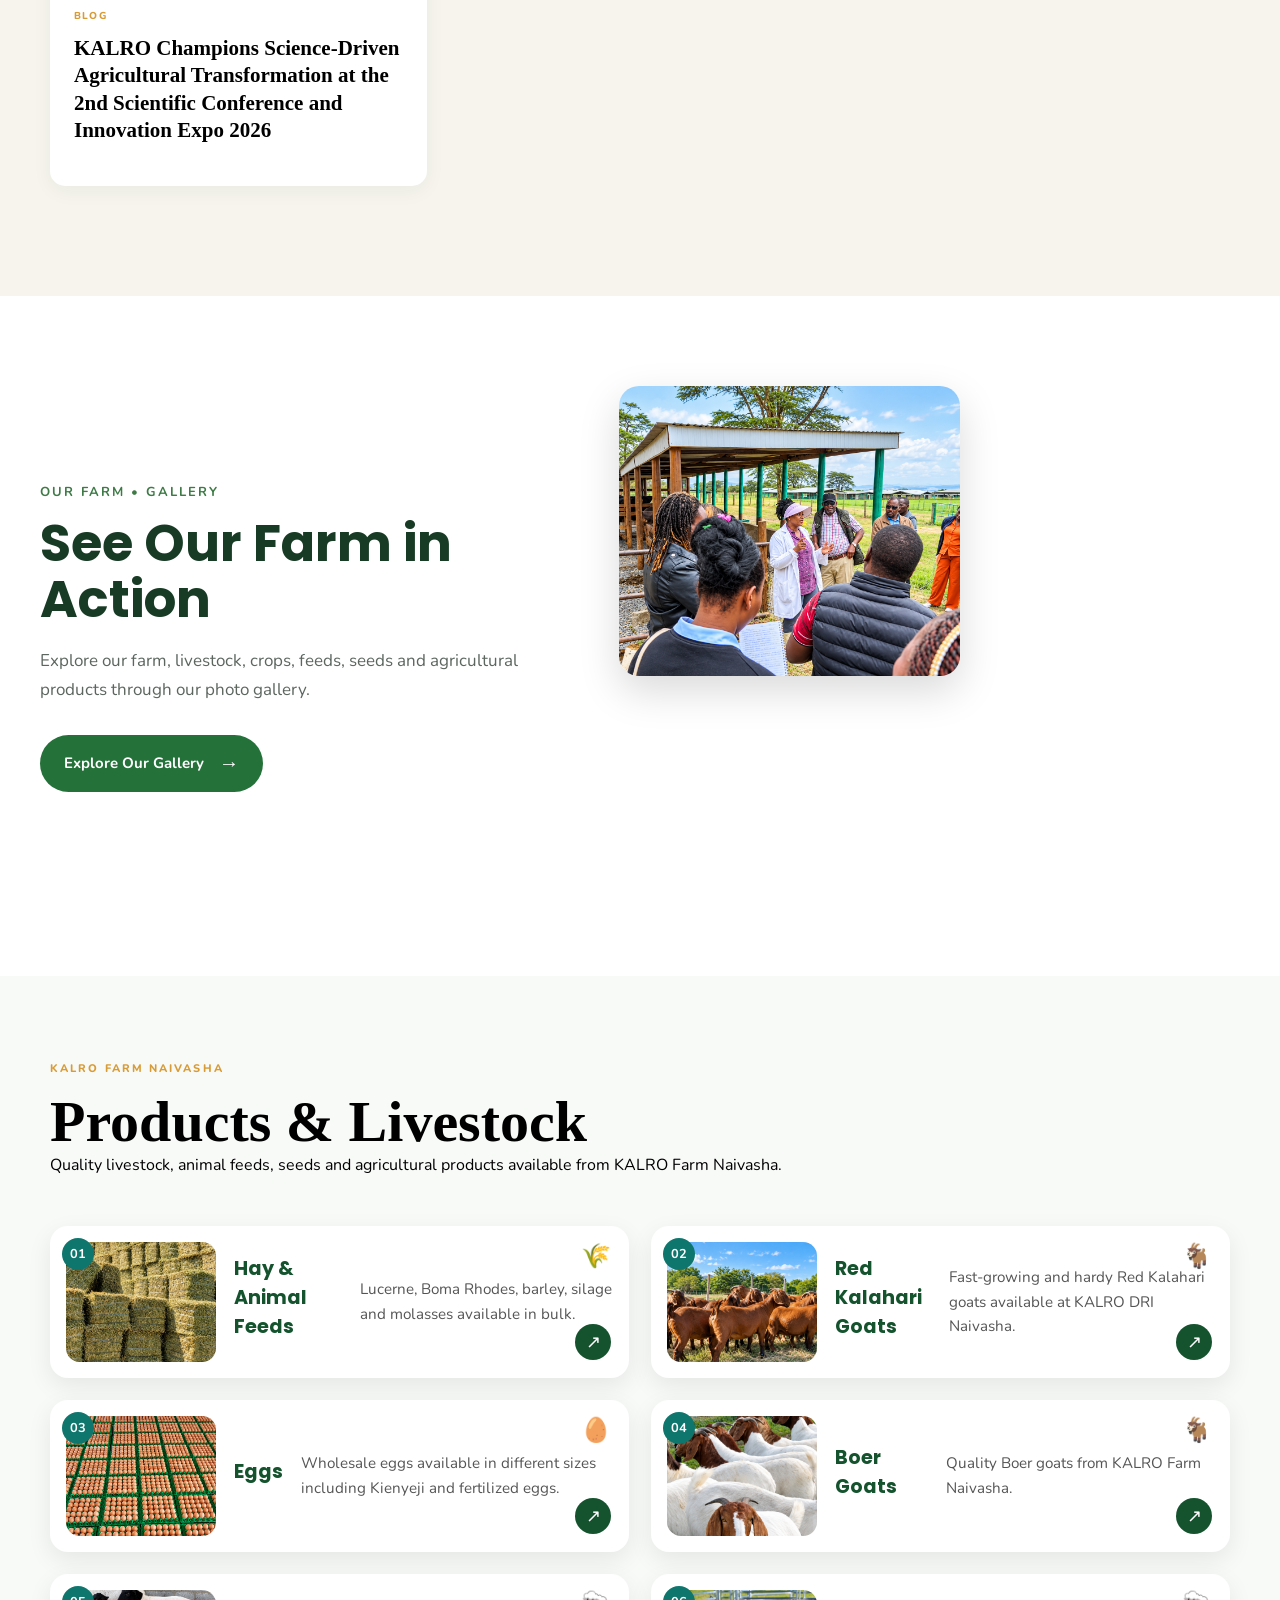
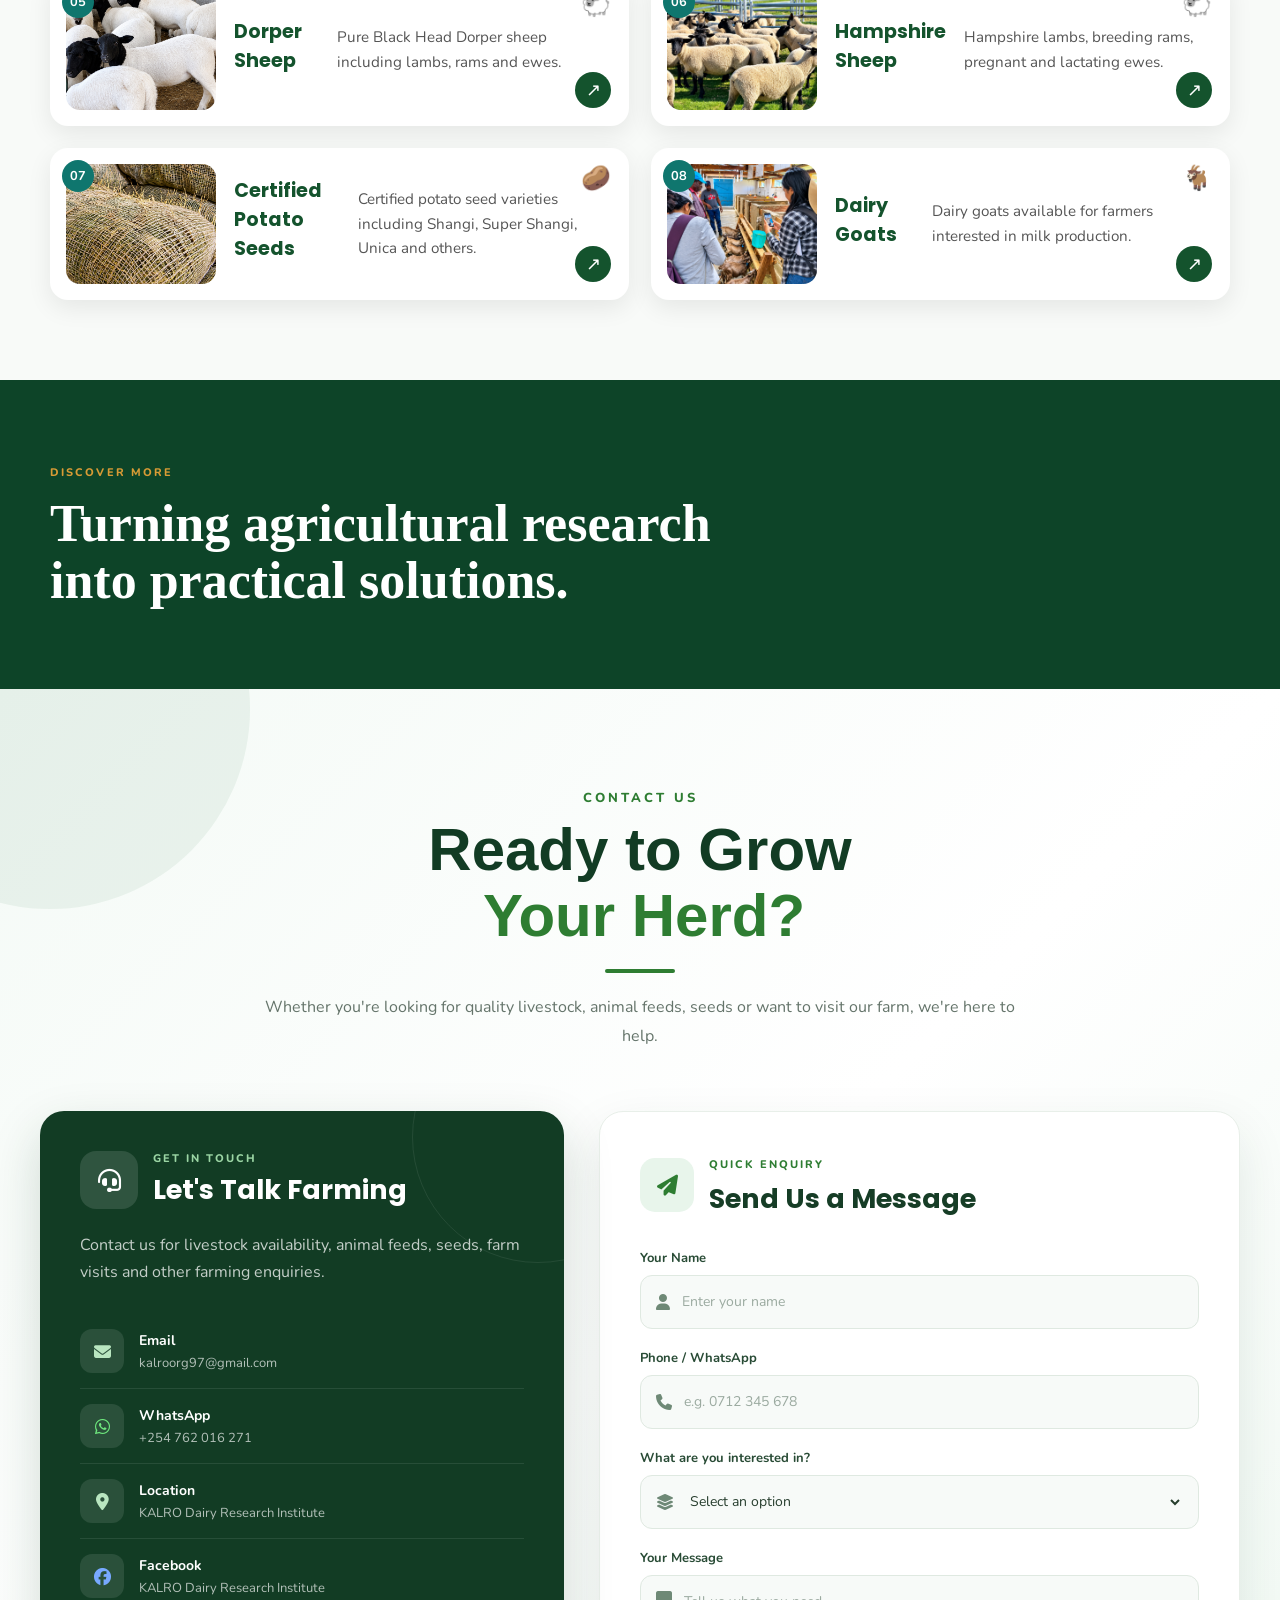
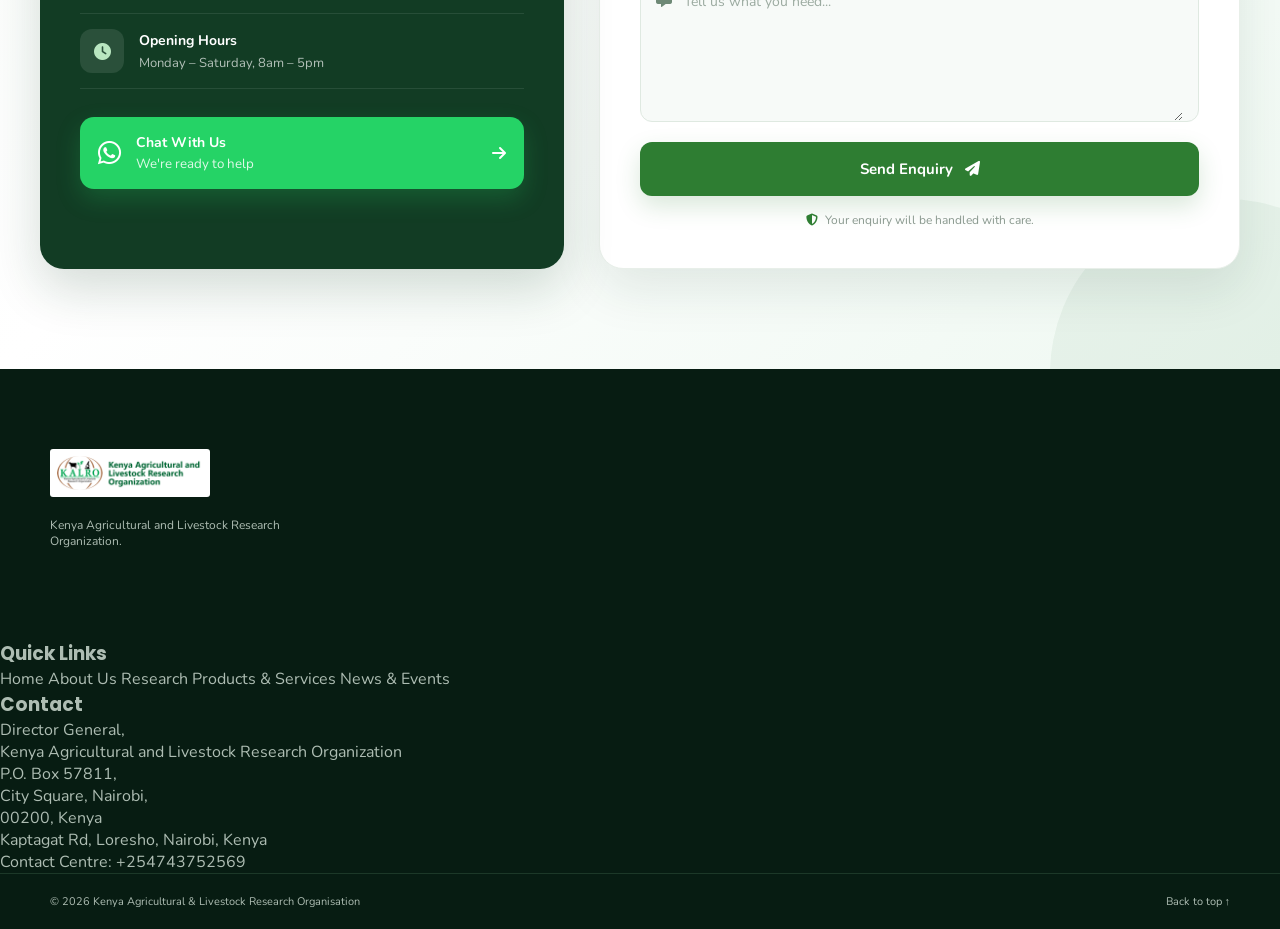
==== commit 39345ff6: "Update index.html" ====
--- a/index.html
+++ b/index.html
@@ -40,8 +40,8 @@
 
         <div class="top-links">
 
-            <a href="tel:+25443752569">
-                Direct Line: +25443752569
+            <a href="tel:+254743752569">
+                Direct Line: +254743752569
             </a>
 
             <a href="mail to:kalroorg97@kalro.org">
@@ -1455,7 +1455,7 @@
                 <!-- WHATSAPP BUTTON -->
 
                 <a class="whatsapp-large"
-                   href="https://wa.me/254762016271"
+                   href="https://wa.me/+254782443309"
                    target="_blank"
                    rel="noopener">
 
@@ -1781,8 +1781,8 @@
             </a> -->
 
 
-            <a href="Phone:+25443752569">
-                Contact Centre: +25443752569
+            <a href="Phone:+254743752569">
+                Contact Centre: +254743752569
             </a>
 
 <!-- 
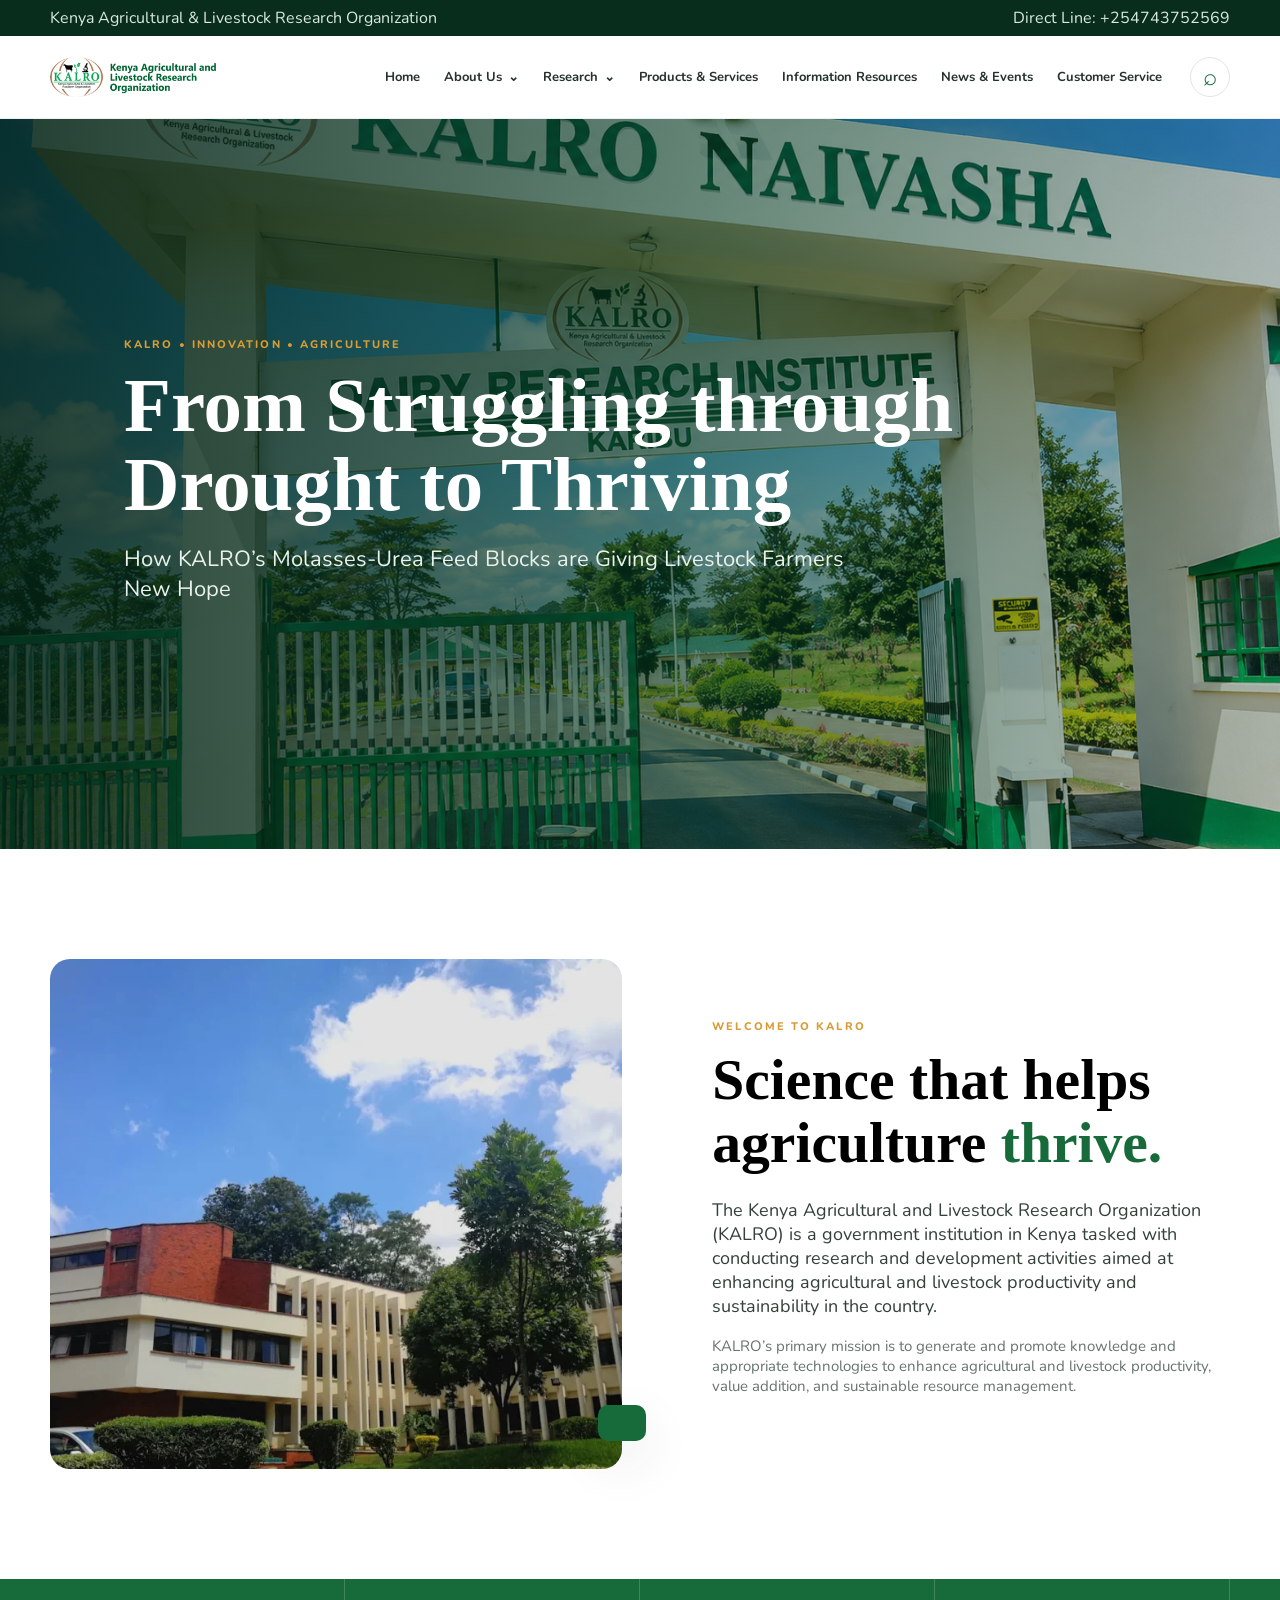
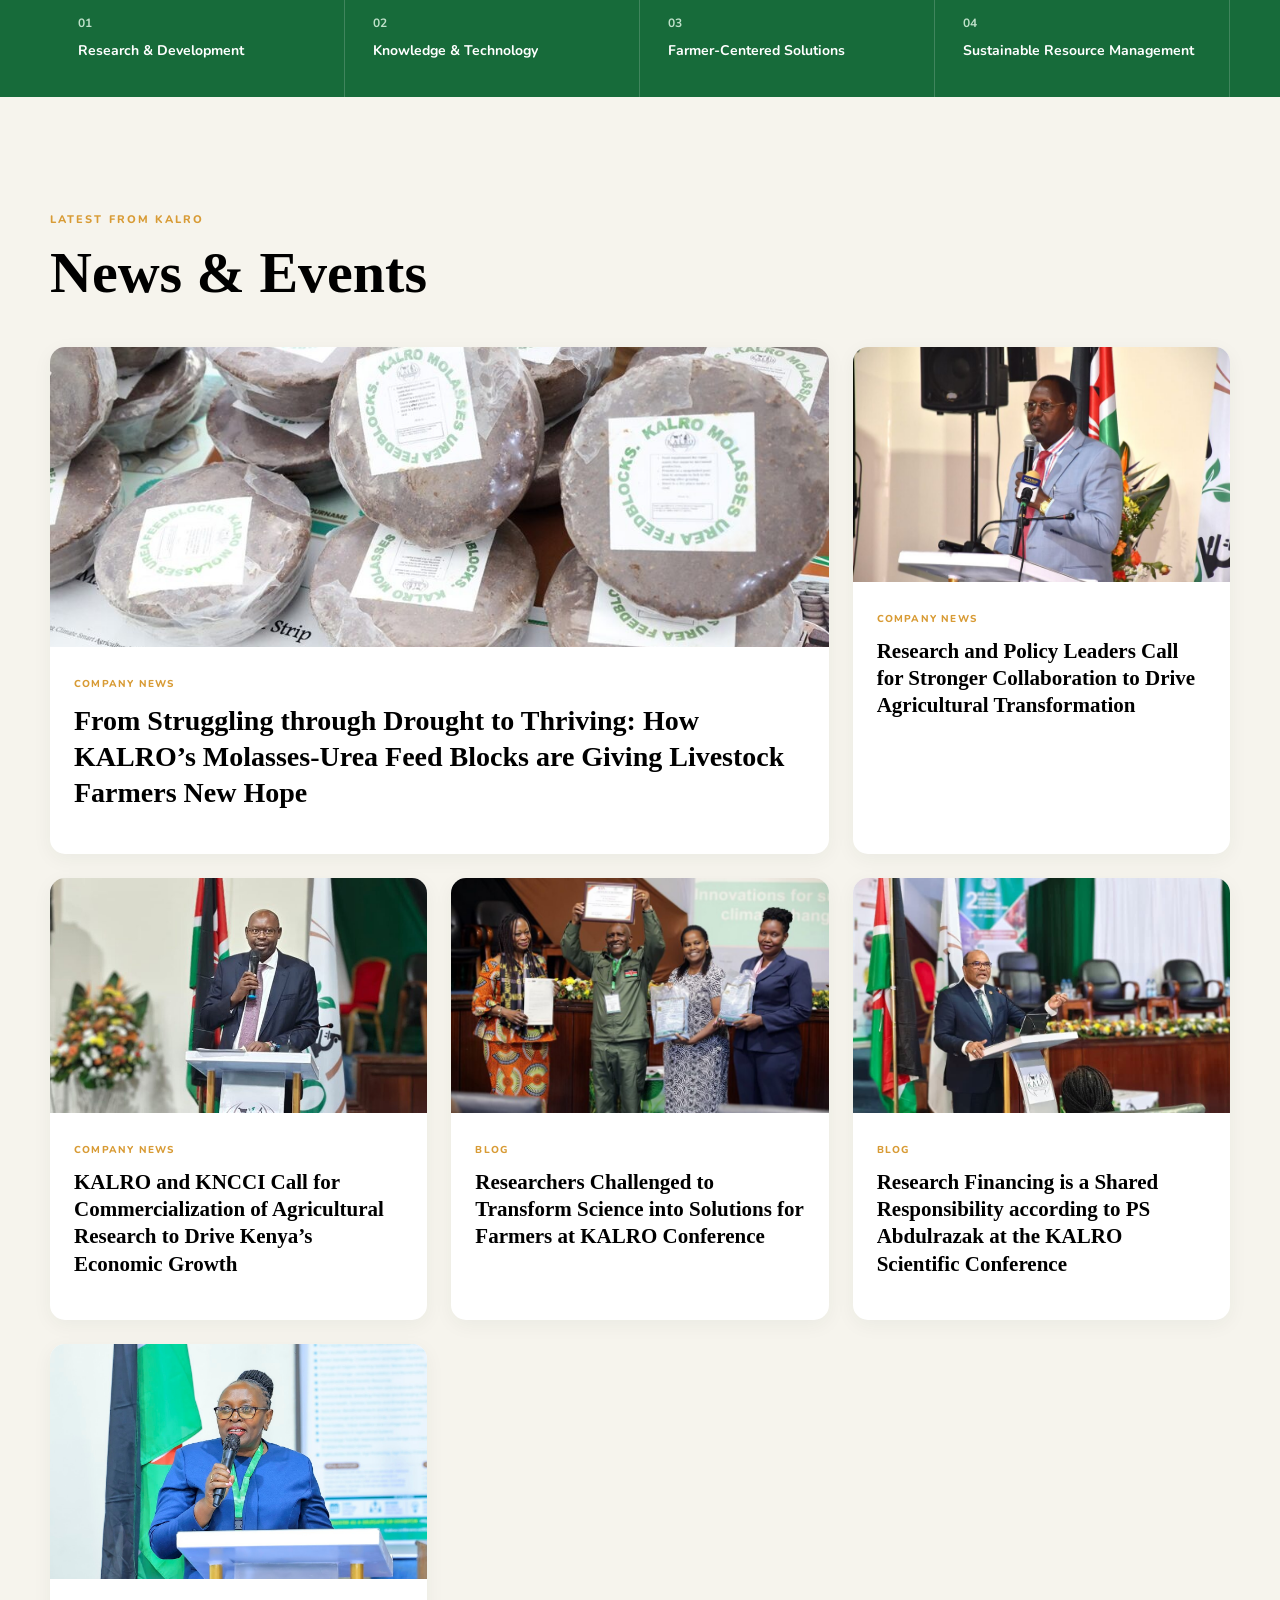
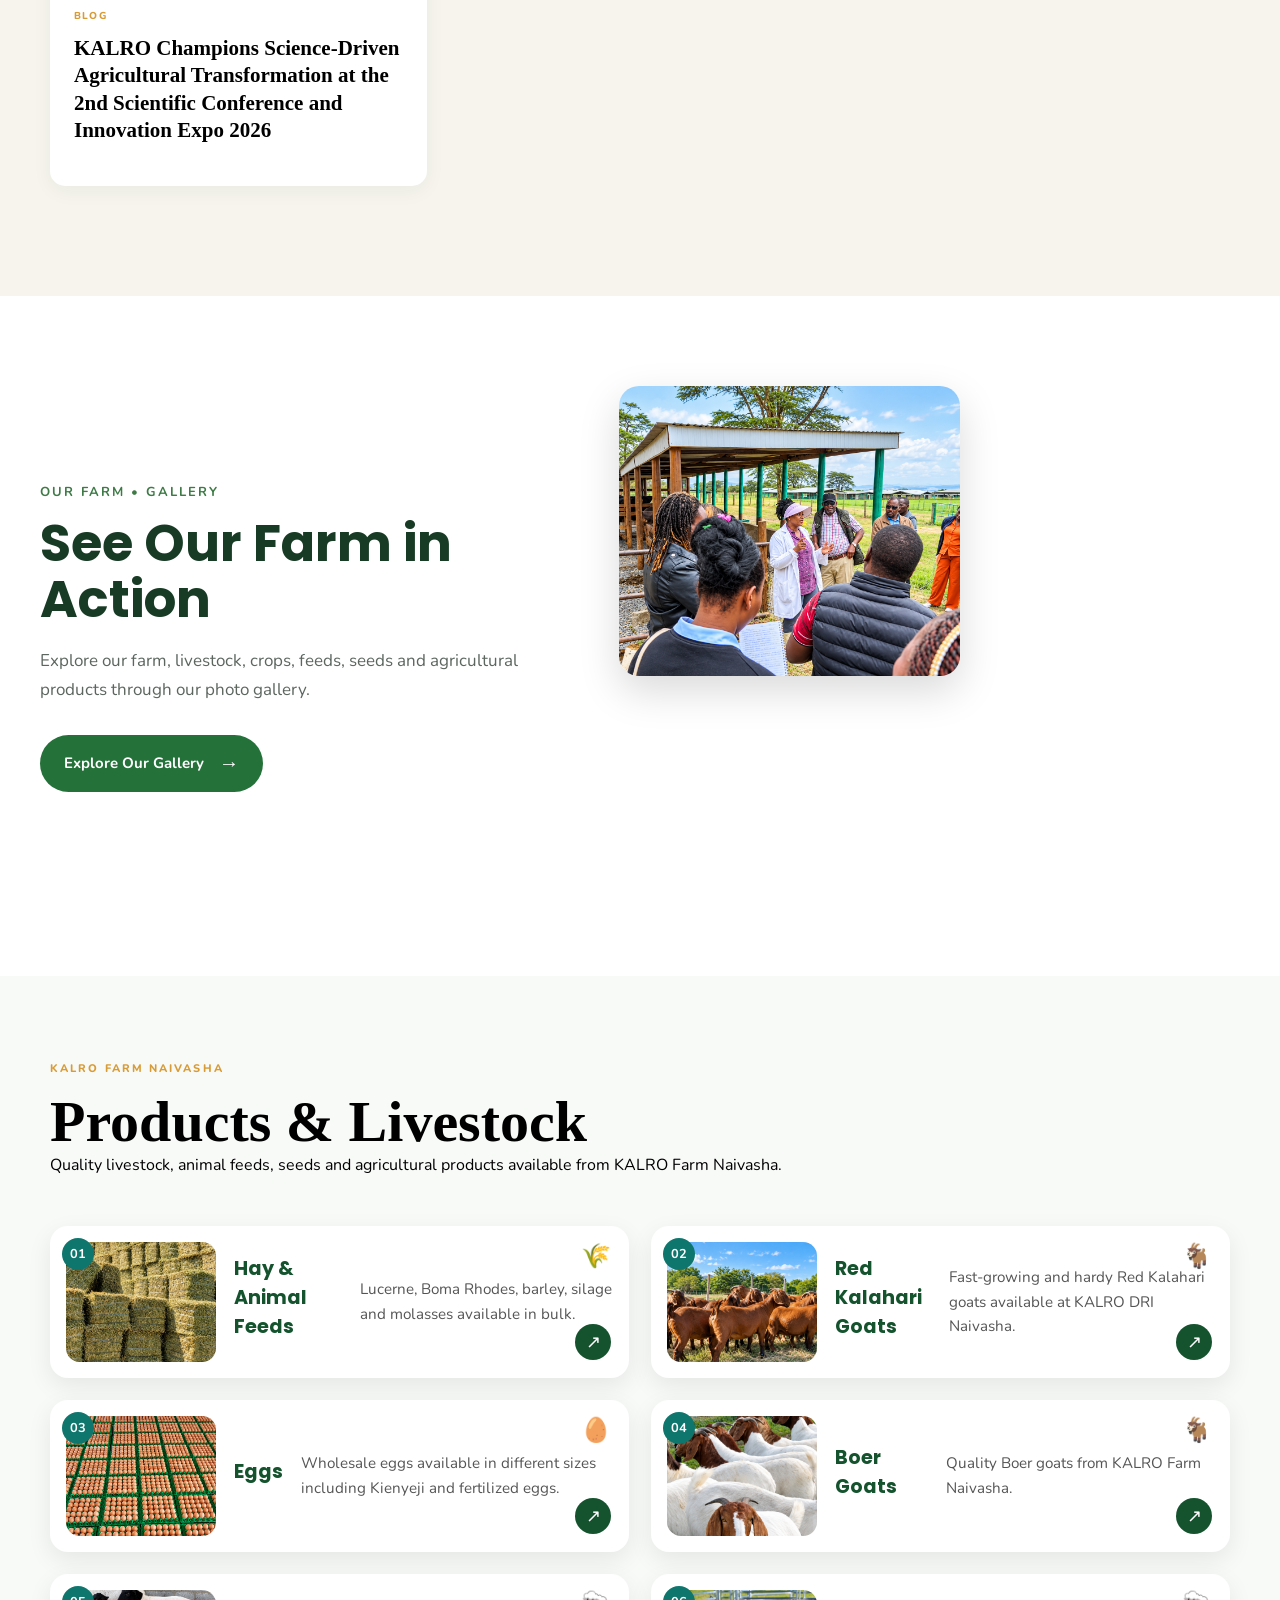
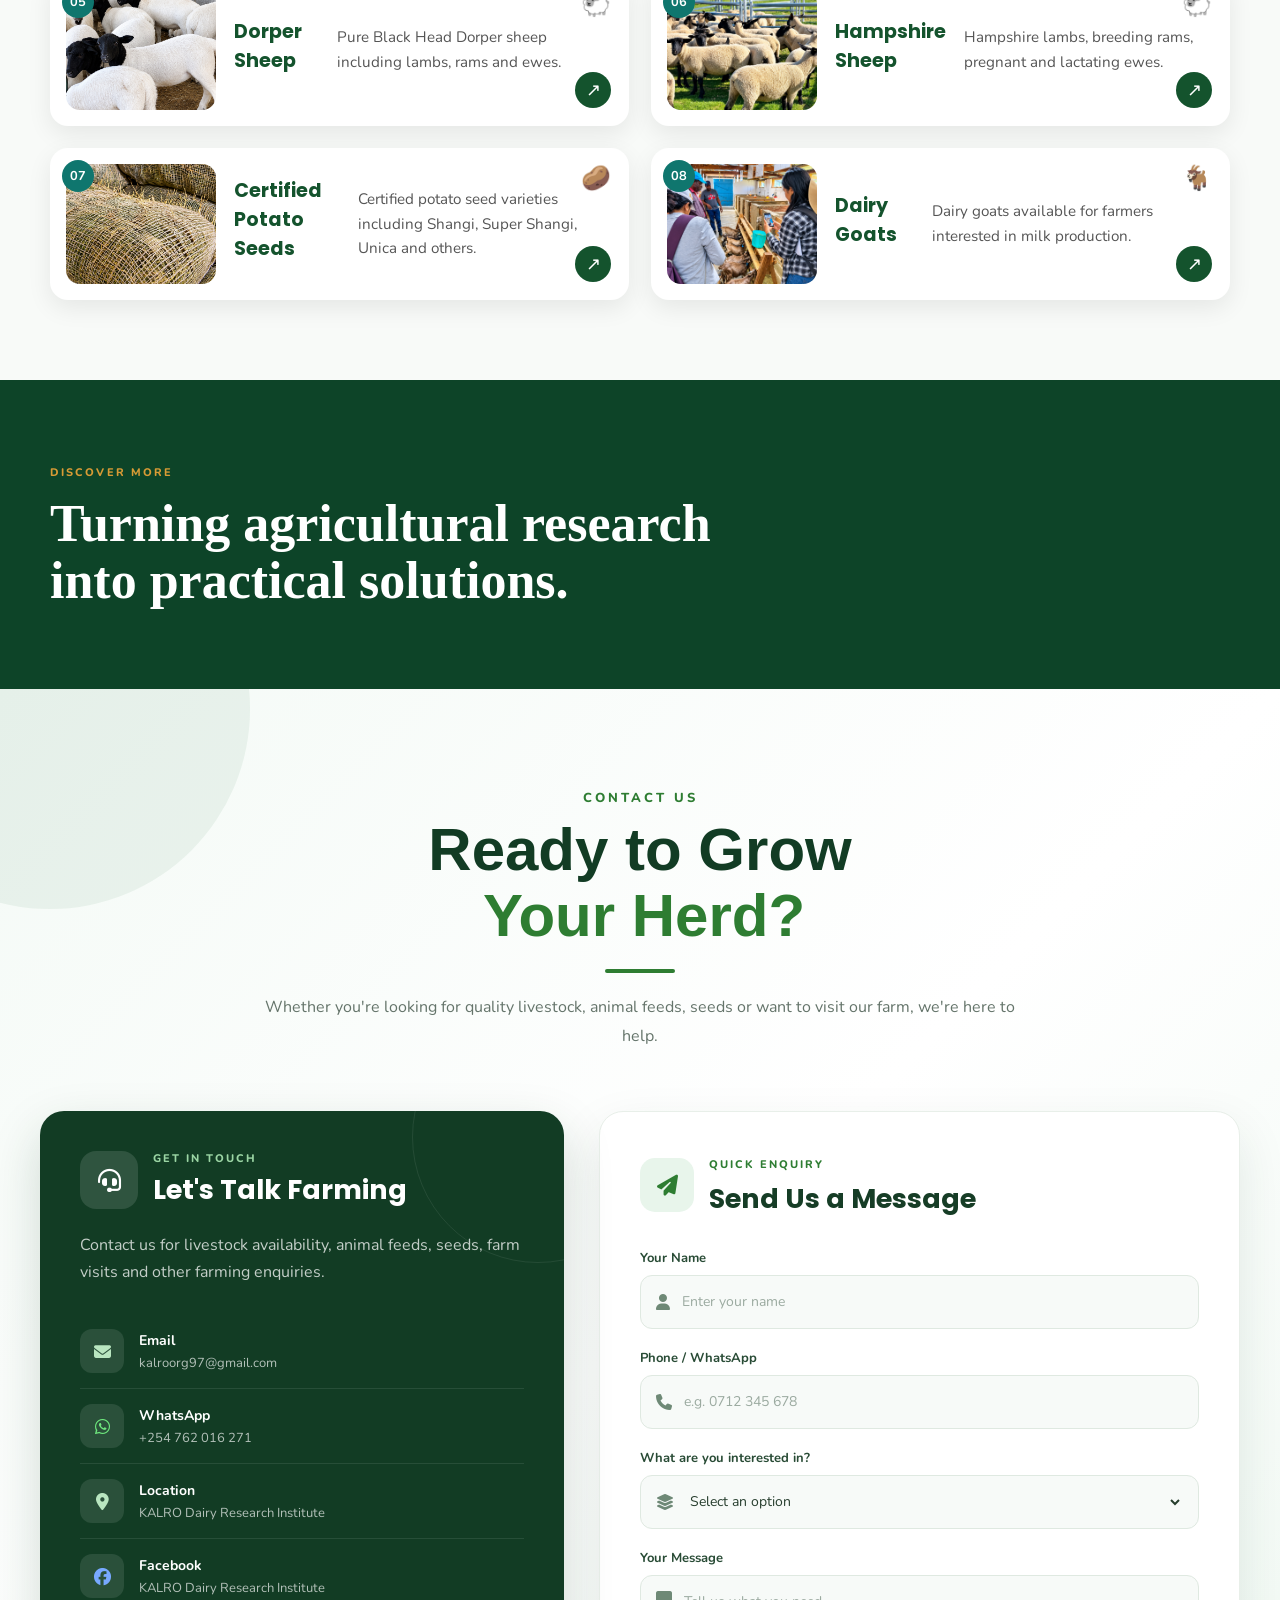
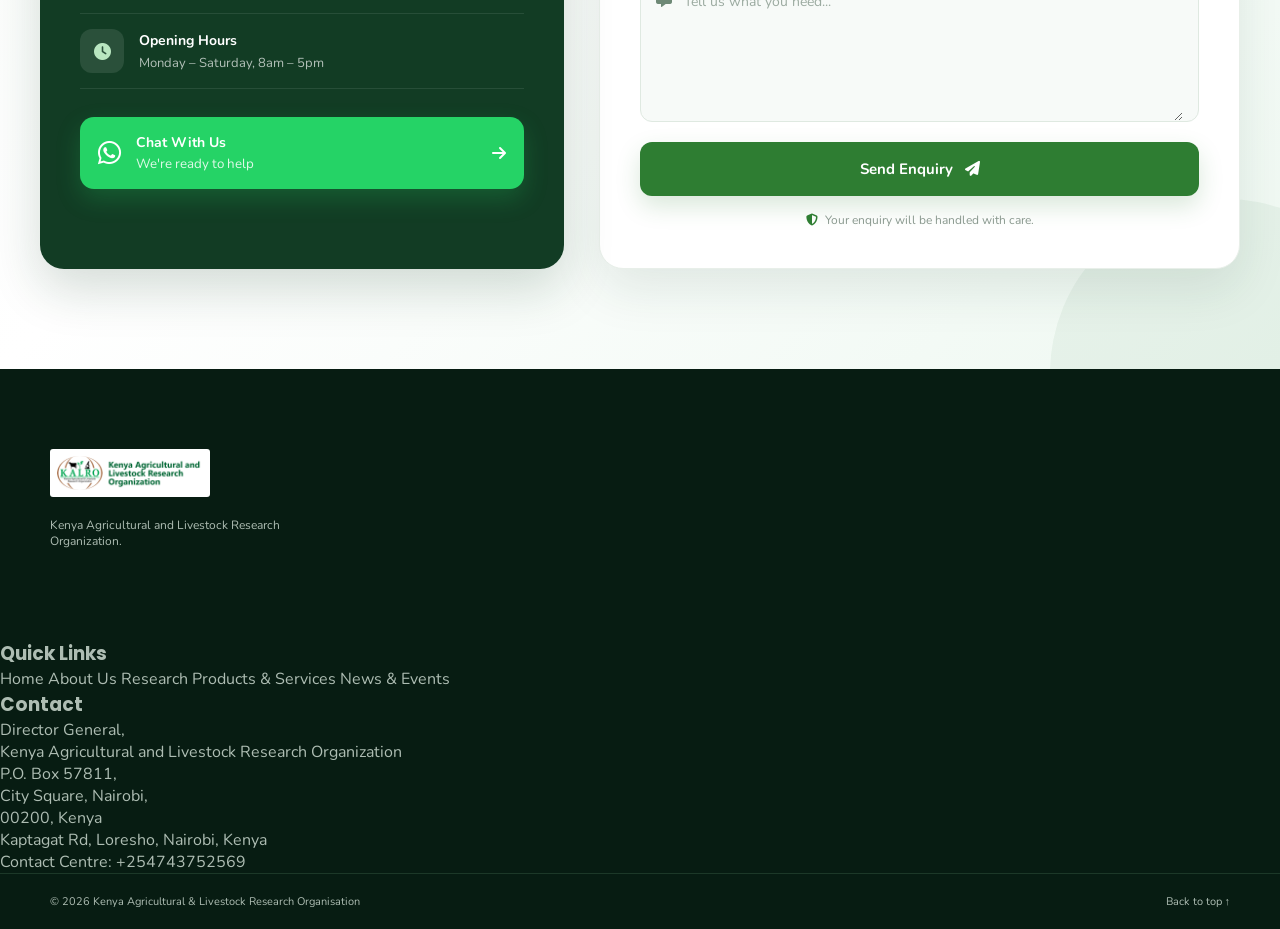
==== commit d4645bf0: "Update index.html" ====
--- a/index.html
+++ b/index.html
@@ -43,10 +43,10 @@
             <a href="tel:+254743752569">
                 Direct Line: +254743752569
             </a>
-
+<!-- 
             <a href="mail to:kalroorg97@kalro.org">
                 info@kalro.org
-            </a>
+            </a> -->
 
         </div>
 
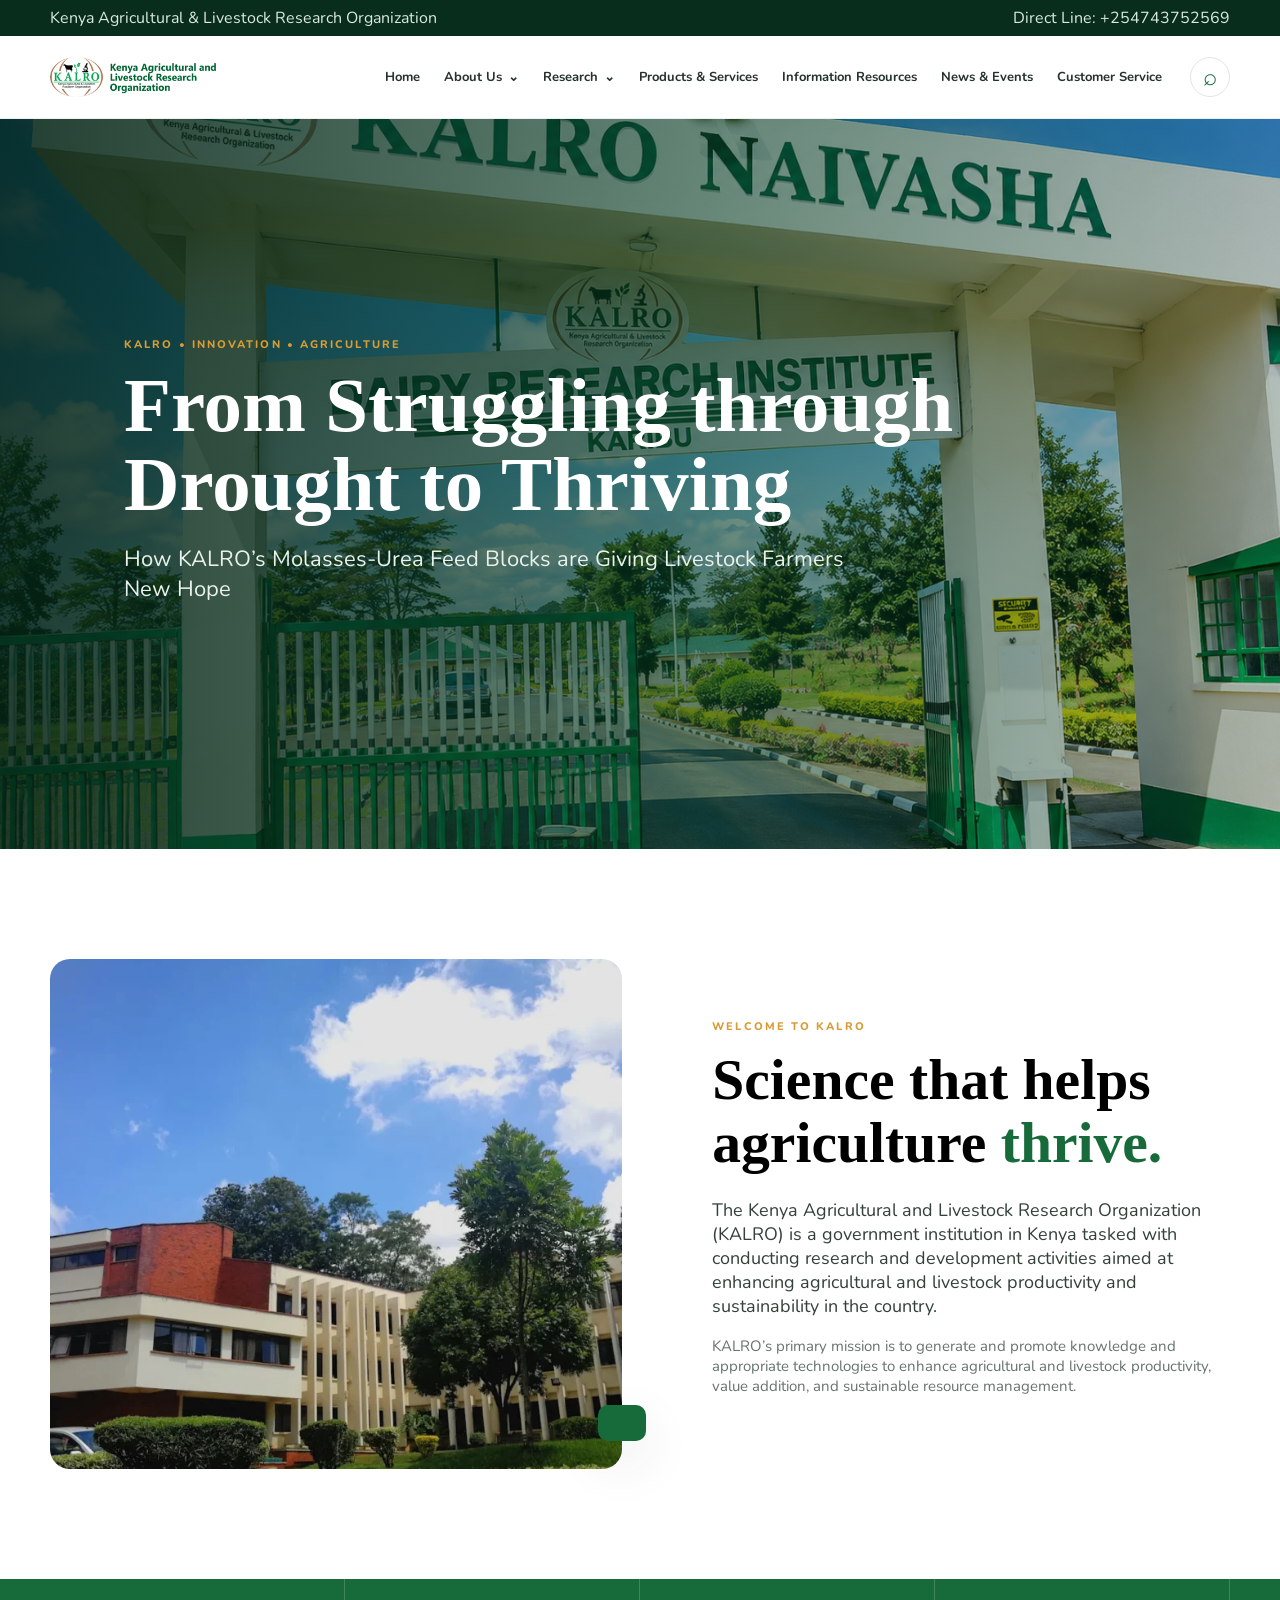
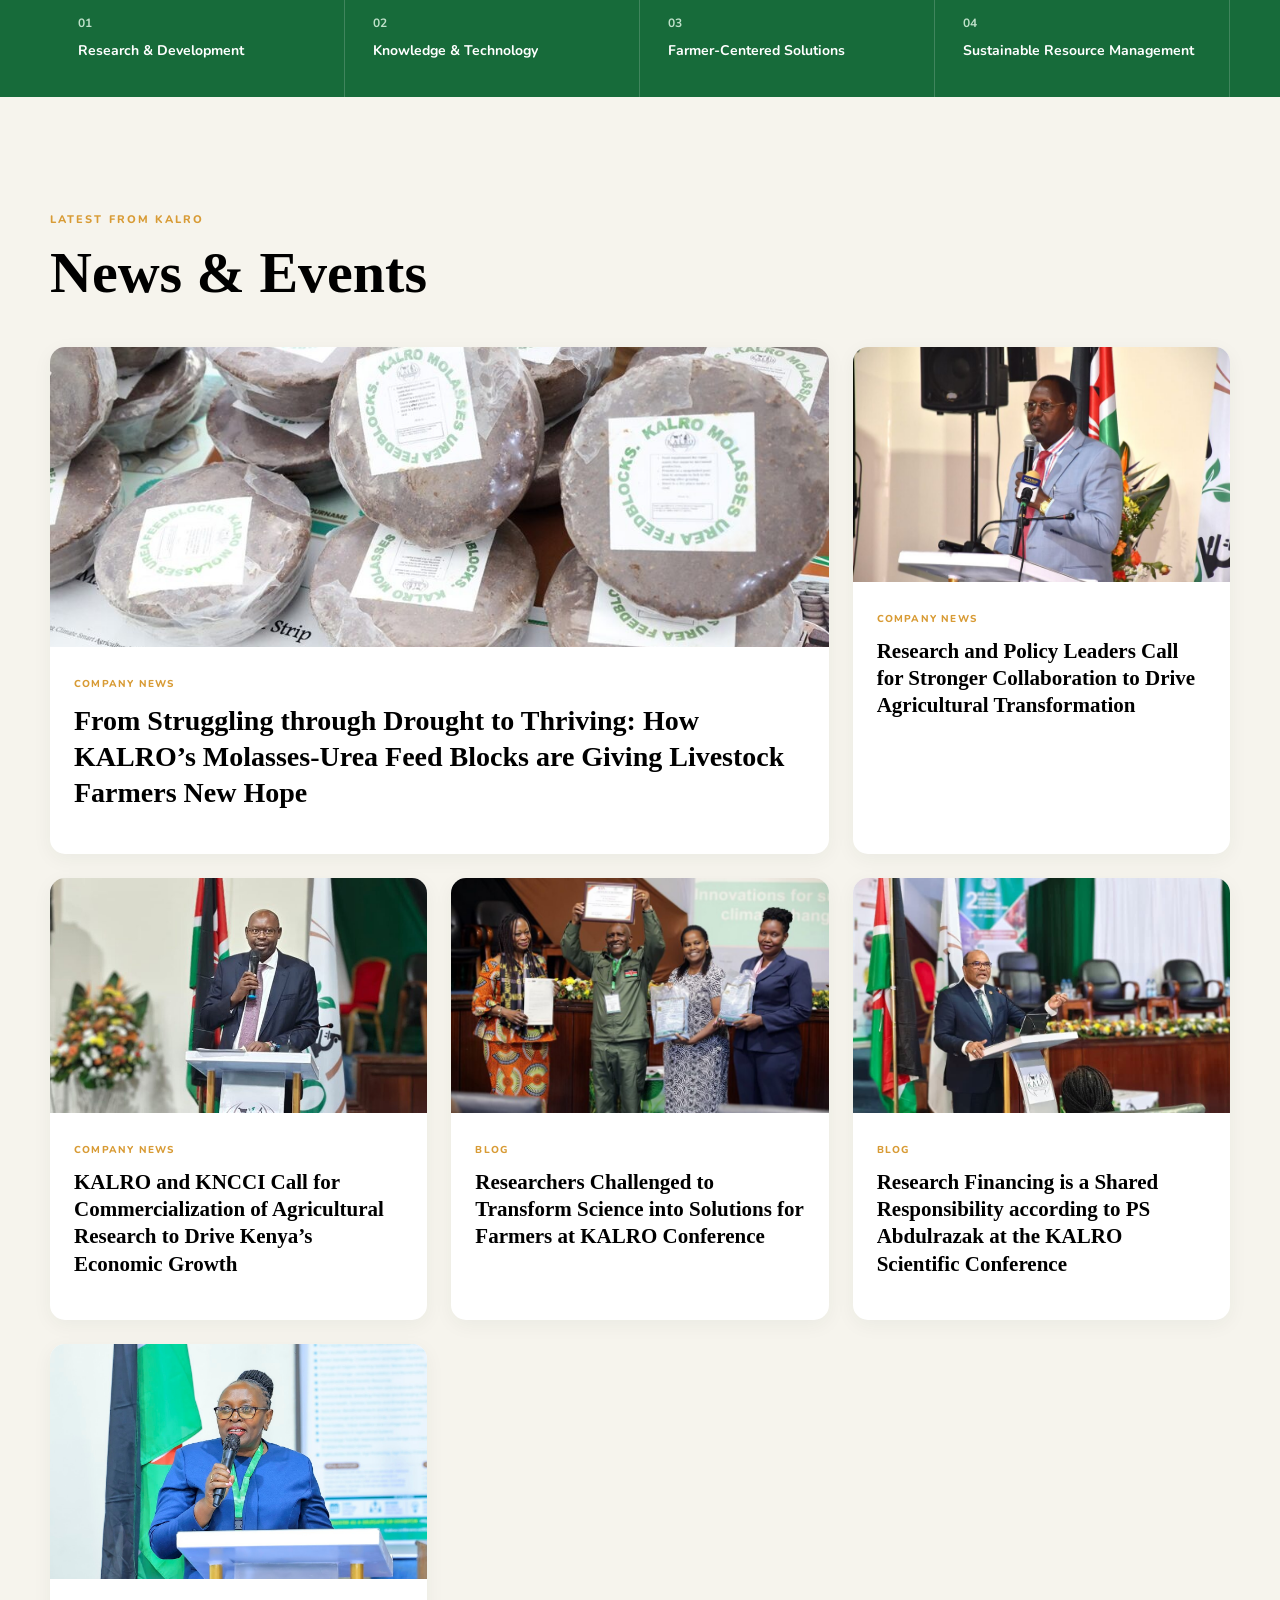
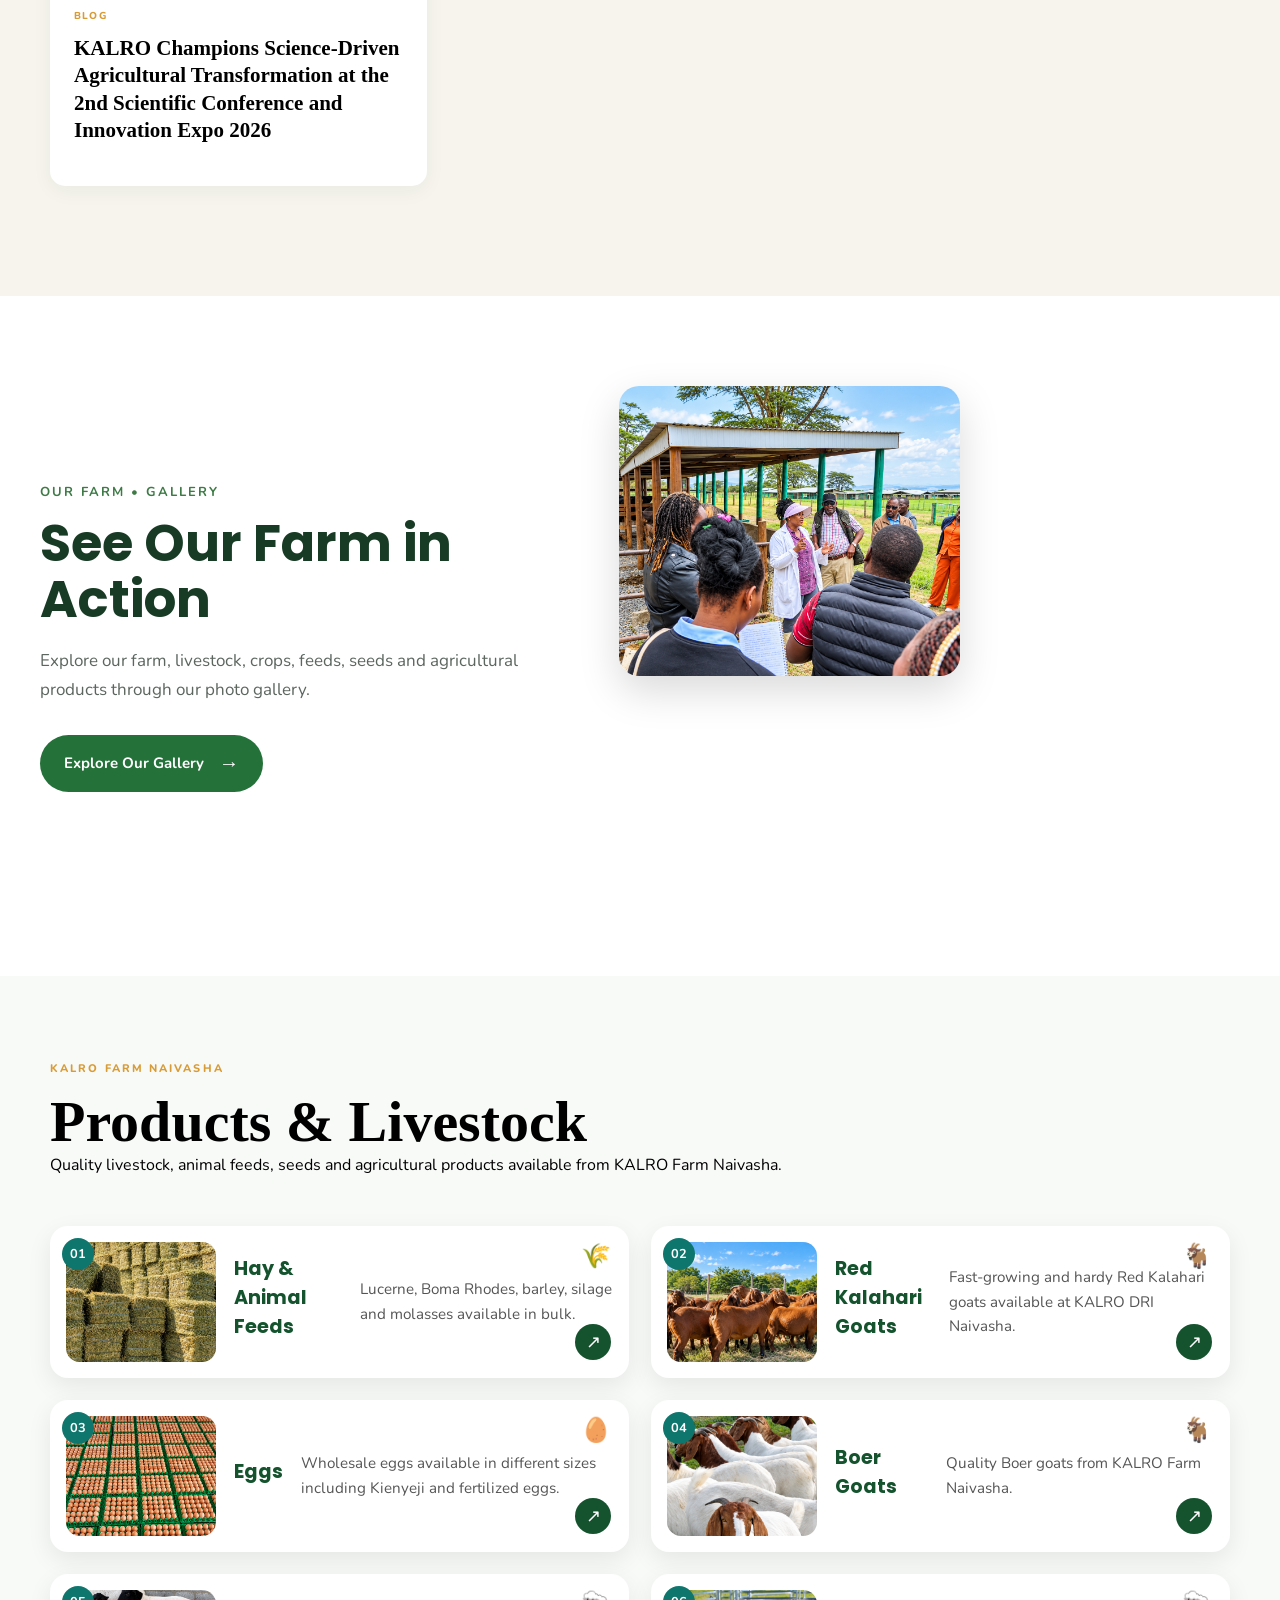
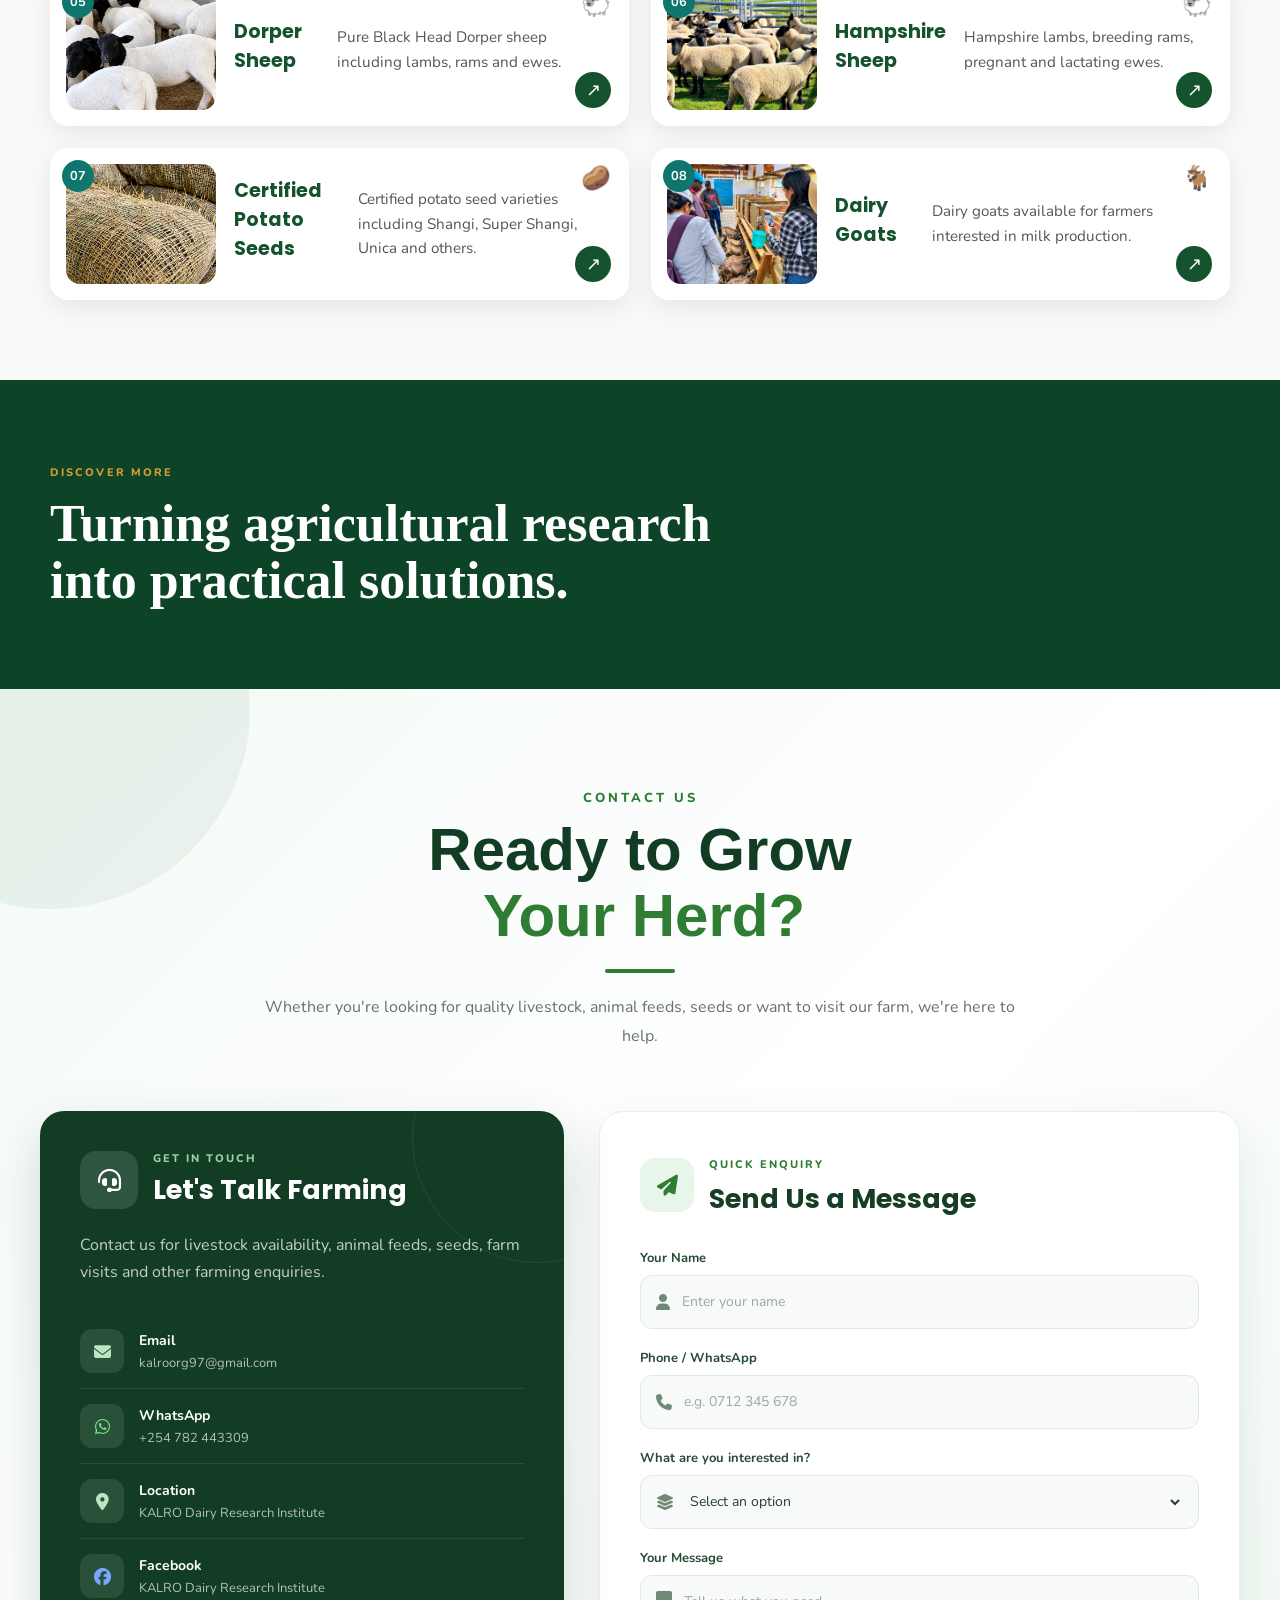
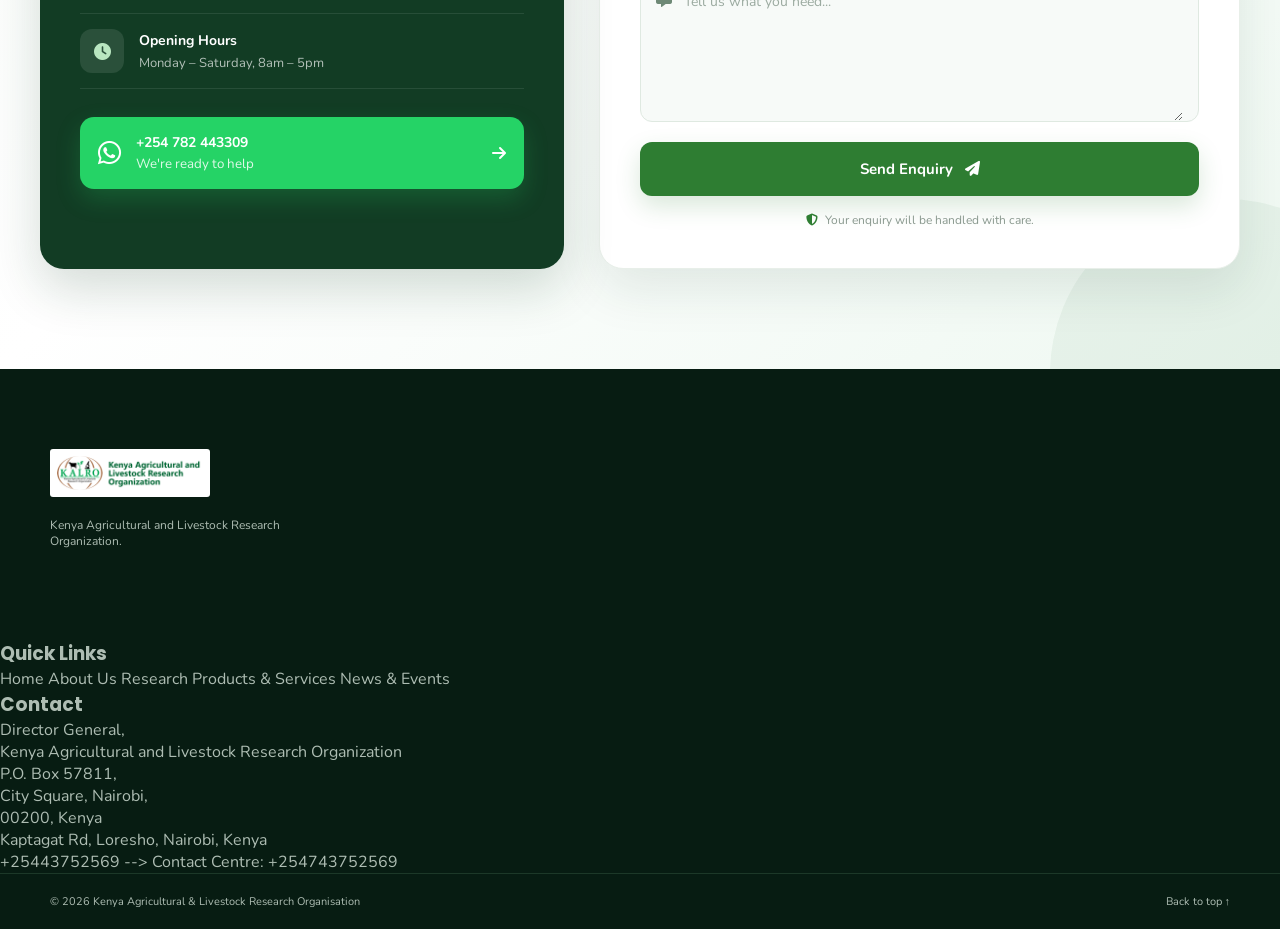
==== commit 2bf1ea90: "Update index.html" ====
--- a/index.html
+++ b/index.html
@@ -1372,26 +1372,25 @@
 
                 </a>
 
-
-                <!-- WHATSAPP -->
-
-                <a class="contact-item"
-                   href="https://wa.me/+254762016271"
-                   target="_blank"
-                   rel="noopener">
-
-                    <div class="contact-item-icon whatsapp-icon">
-                        <i class="fa-brands fa-whatsapp"></i>
-                    </div>
-
-                    <div class="contact-item-content">
-                        <strong>WhatsApp</strong>
-                        <span>+254 762 016 271</span>
-                    </div>
-
-                    <i class="fa-solid fa-arrow-right contact-arrow"></i>
-
-                </a>
+<!-- WHATSAPP CONTACT ITEM -->
+
+<a class="contact-item" 
+   href="https://wa.me/254782443309?text=Hello%2C%20I%20would%20like%20to%20make%20an%20inquiry%20about%20your%20farm%20products."
+   target="_blank"
+   rel="noopener">
+
+    <div class="contact-item-icon whatsapp-icon">
+        <i class="fa-brands fa-whatsapp"></i>
+    </div>
+
+    <div class="contact-item-content">
+        <strong>WhatsApp</strong>
+        <span>+254 782 443309</span>
+    </div>
+
+    <i class="fa-solid fa-arrow-right contact-arrow"></i>
+
+</a>
 
 
                 <!-- LOCATION -->
@@ -1451,24 +1450,24 @@
 
                 </div>
 
-
-                <!-- WHATSAPP BUTTON -->
-
-                <a class="whatsapp-large"
-                   href="https://wa.me/+254782443309"
-                   target="_blank"
-                   rel="noopener">
-
-                    <i class="fa-brands fa-whatsapp"></i>
-
-                    <span>
-                        <strong>Chat With Us</strong>
-                        <small>We're ready to help</small>
-                    </span>
-
-                    <i class="fa-solid fa-arrow-right"></i>
-
-                </a>
+<!-- WHATSAPP BUTTON -->
+
+<a class="whatsapp-large"
+   href="https://wa.me/254782443309"
+   target="_blank"
+   rel="noopener">
+
+    <i class="fa-brands fa-whatsapp"></i>
+
+    <span>
+        <strong>+254 782 443309</strong>
+        <small>We're ready to help</small>
+    </span>
+
+    <i class="fa-solid fa-arrow-right"></i>
+
+</a>
+
 
             </div>
 
@@ -1632,37 +1631,6 @@
                 Research Organization.
             </p>
 
-
-            <!-- <div class="socials">
-
-                <a
-                    href=https://www.facebook.com/share/1FLgAwKkCC/"
-                    target="_blank"
-                    rel="noopener">
-                    f
-                </a> -->
-<!-- 
-                <a
-                    href="https://twitter.com/i/flow/login?redirect_after_login=%2Fkalromkulima"
-                    target="_blank"
-                    rel="noopener">
-                    𝕏
-                </a> -->
-
-                <!-- <a
-                    href="https://www.youtube.com/channel/UCCiK13RnXgpJzI8gCnkHHTg"
-                    target="_blank"
-                    rel="noopener">
-                    ▶
-                </a> -->
-
-                <!-- <a
-                    href="https://www.flickr.com/photos/kalro"
-                    target="_blank"
-                    rel="noopener">
-                    ●
-                </a> -->
-
             </div>
 
         </div>
@@ -1700,45 +1668,6 @@
         </div>
 
 
-
-        <!-- LINKAGES -->
-
-        <!-- <div>
-
-            <h3>
-                Linkages
-            </h3>
-
-            <a
-                href="http://www.kilimo.go.ke/"
-                target="_blank">
-                Ministry of Agriculture and Livestock Development
-            </a>
-
-            <a
-                href="http://www.agricultureauthority.go.ke/"
-                target="_blank">
-                Agriculture and Food Authority
-            </a>
-
-            <a
-                href="http://kippra.or.ke/"
-                target="_blank">
-                Kenya Institute of Public Policy Research
-                and Analysis
-            </a>
-
-            <a
-                href="http://www.worldagroforestry.org/"
-                target="_blank">
-                International Center for Research
-                in Agroforestry
-            </a>
-
-        </div> -->
-
-
-
         <!-- CONTACT -->
 
         <div>
@@ -1774,8 +1703,7 @@
                 Loresho, Nairobi, Kenya
 
             </p>
-
-<!-- 
+            
             <a href="tel:+25443752569">
                +25443752569
             </a> -->
@@ -1784,11 +1712,6 @@
             <a href="Phone:+254743752569">
                 Contact Centre: +254743752569
             </a>
-
-<!-- 
-            <a href="mailto:kalroorg97@kalro.org">
-                info@kalro.org
-            </a> -->
 
         </div>
 
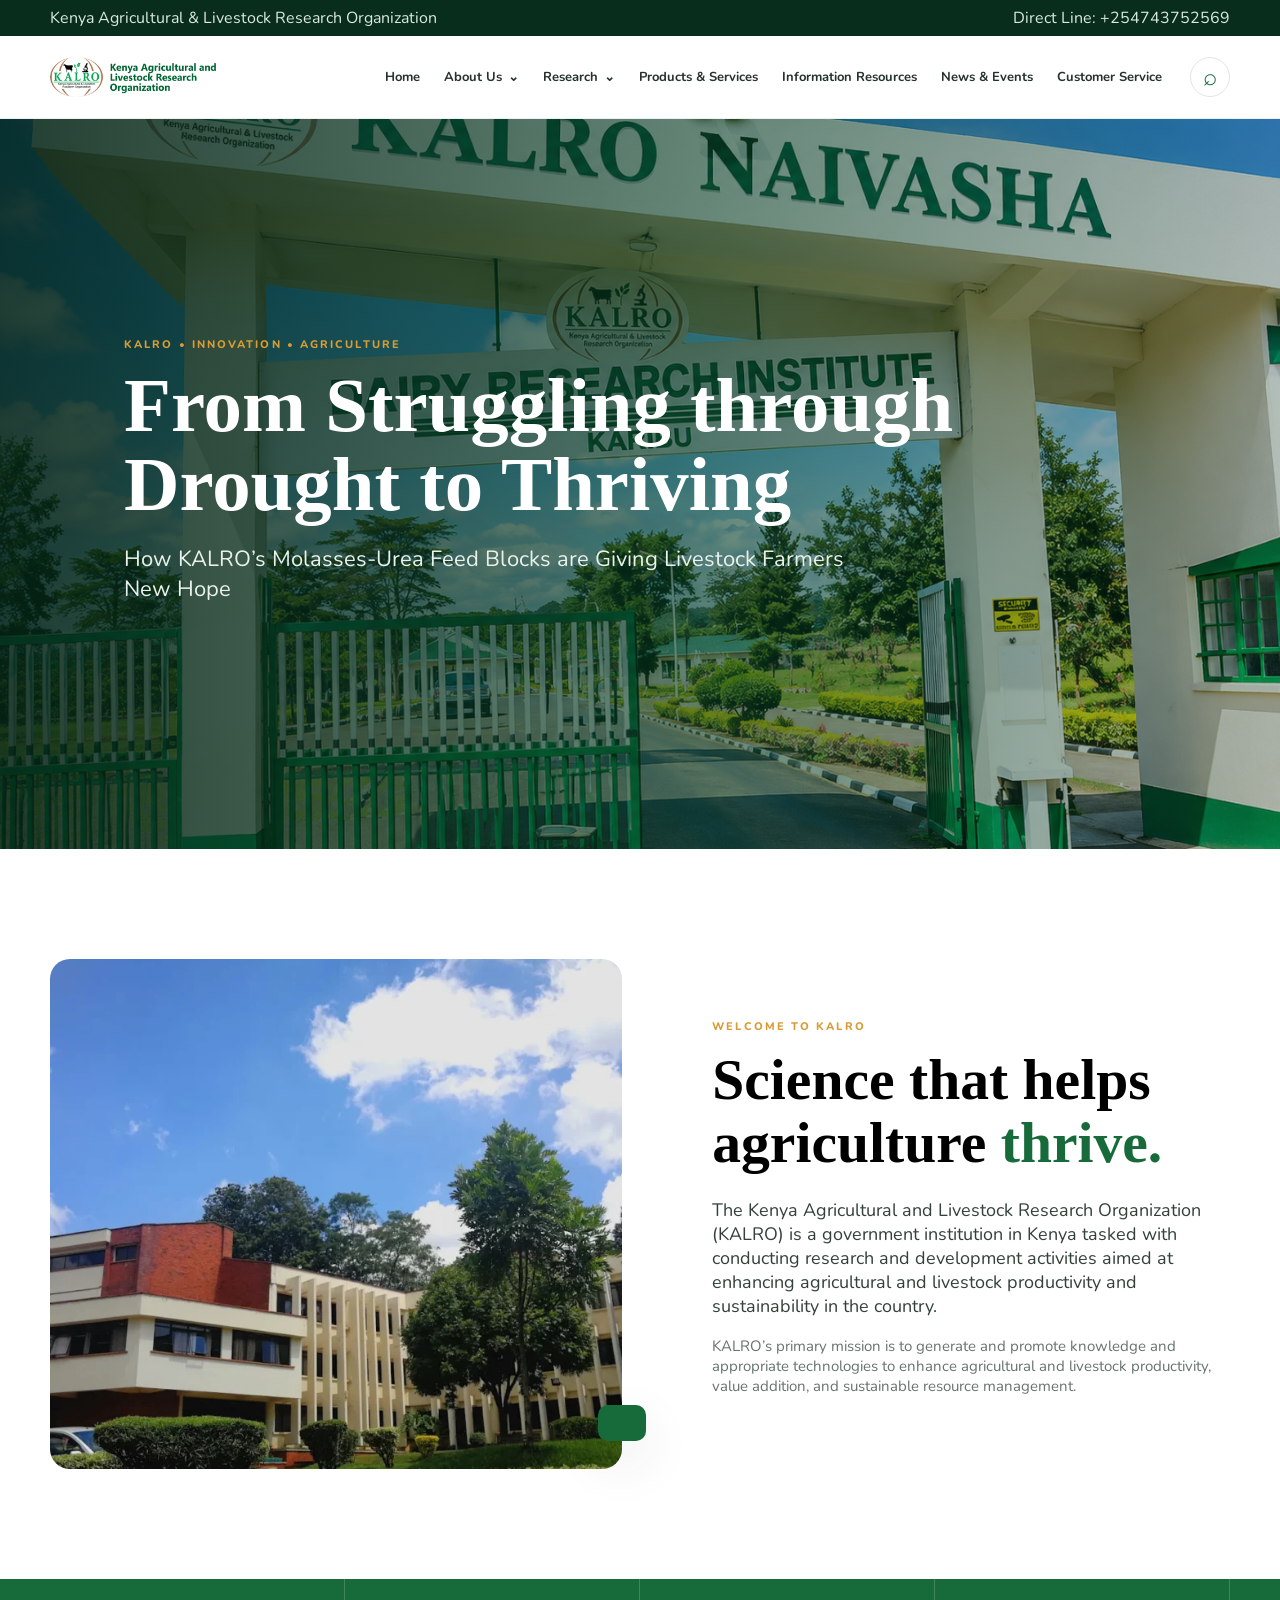
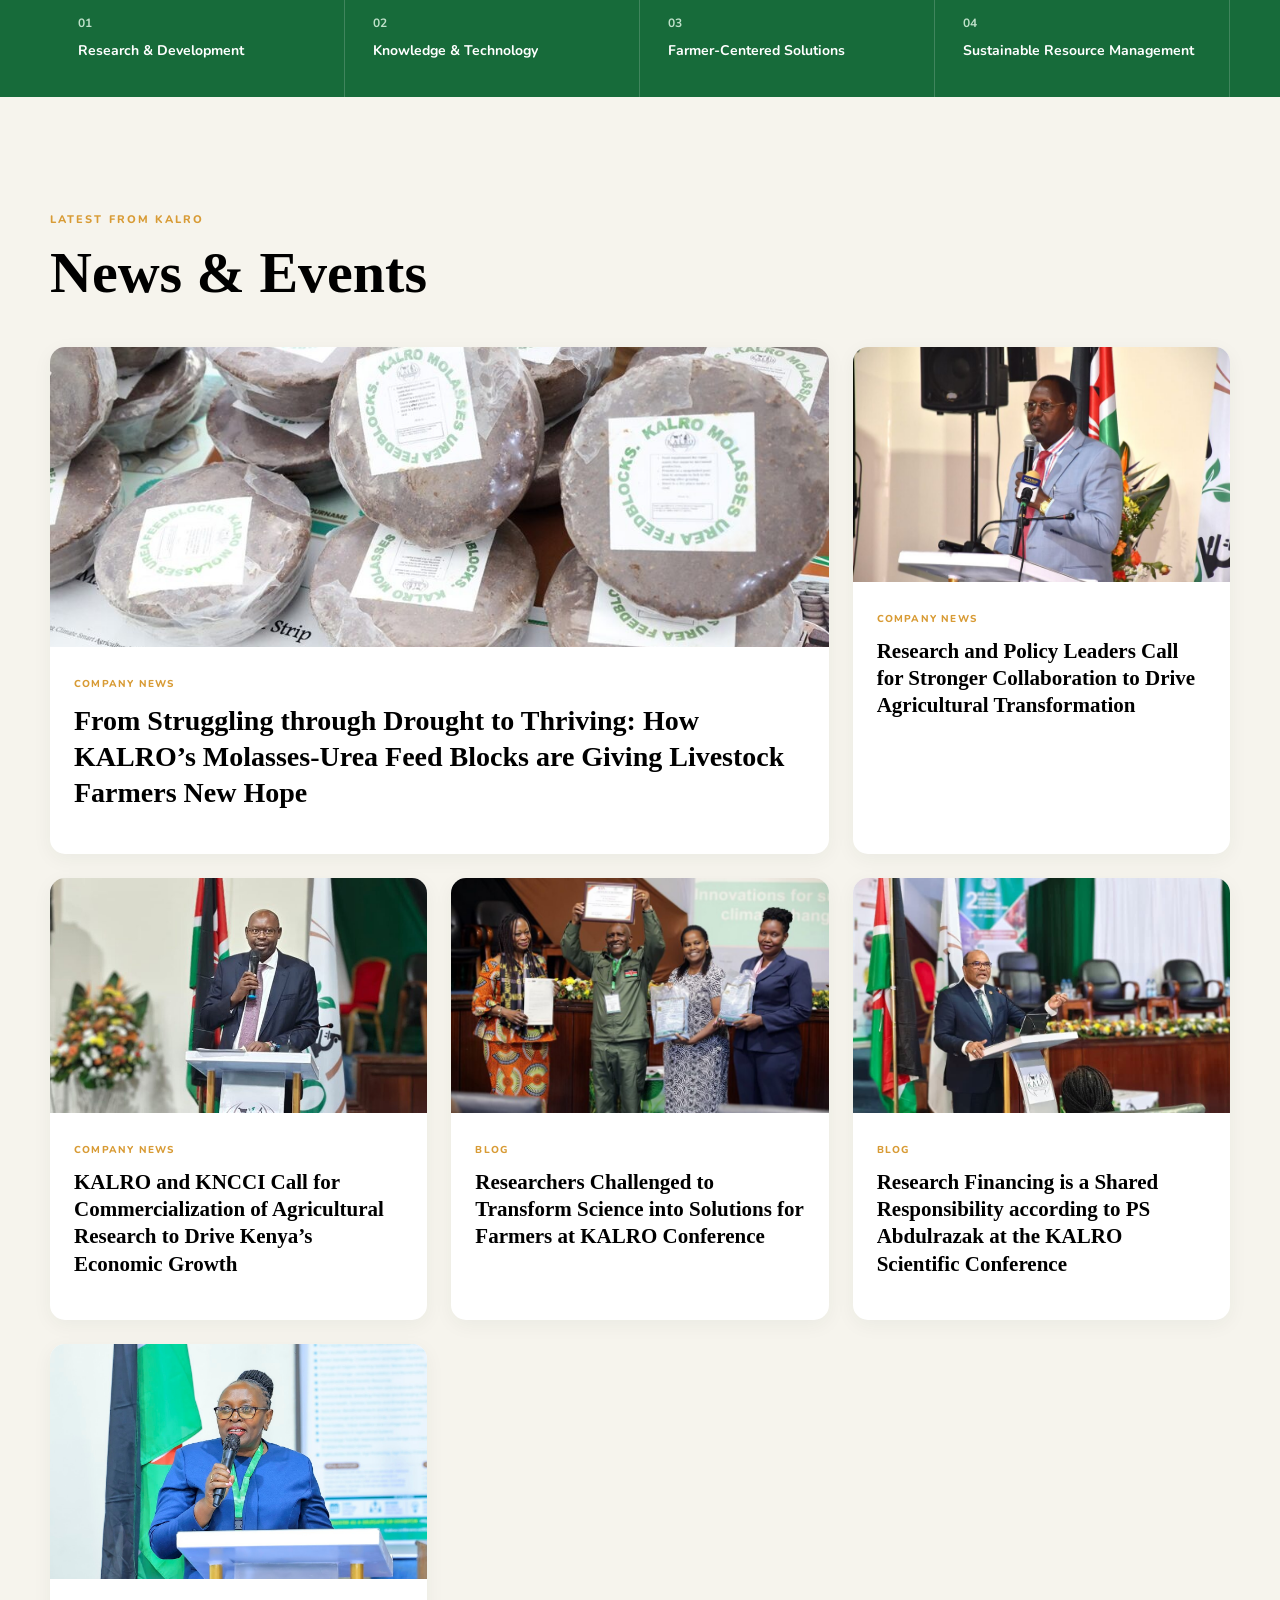
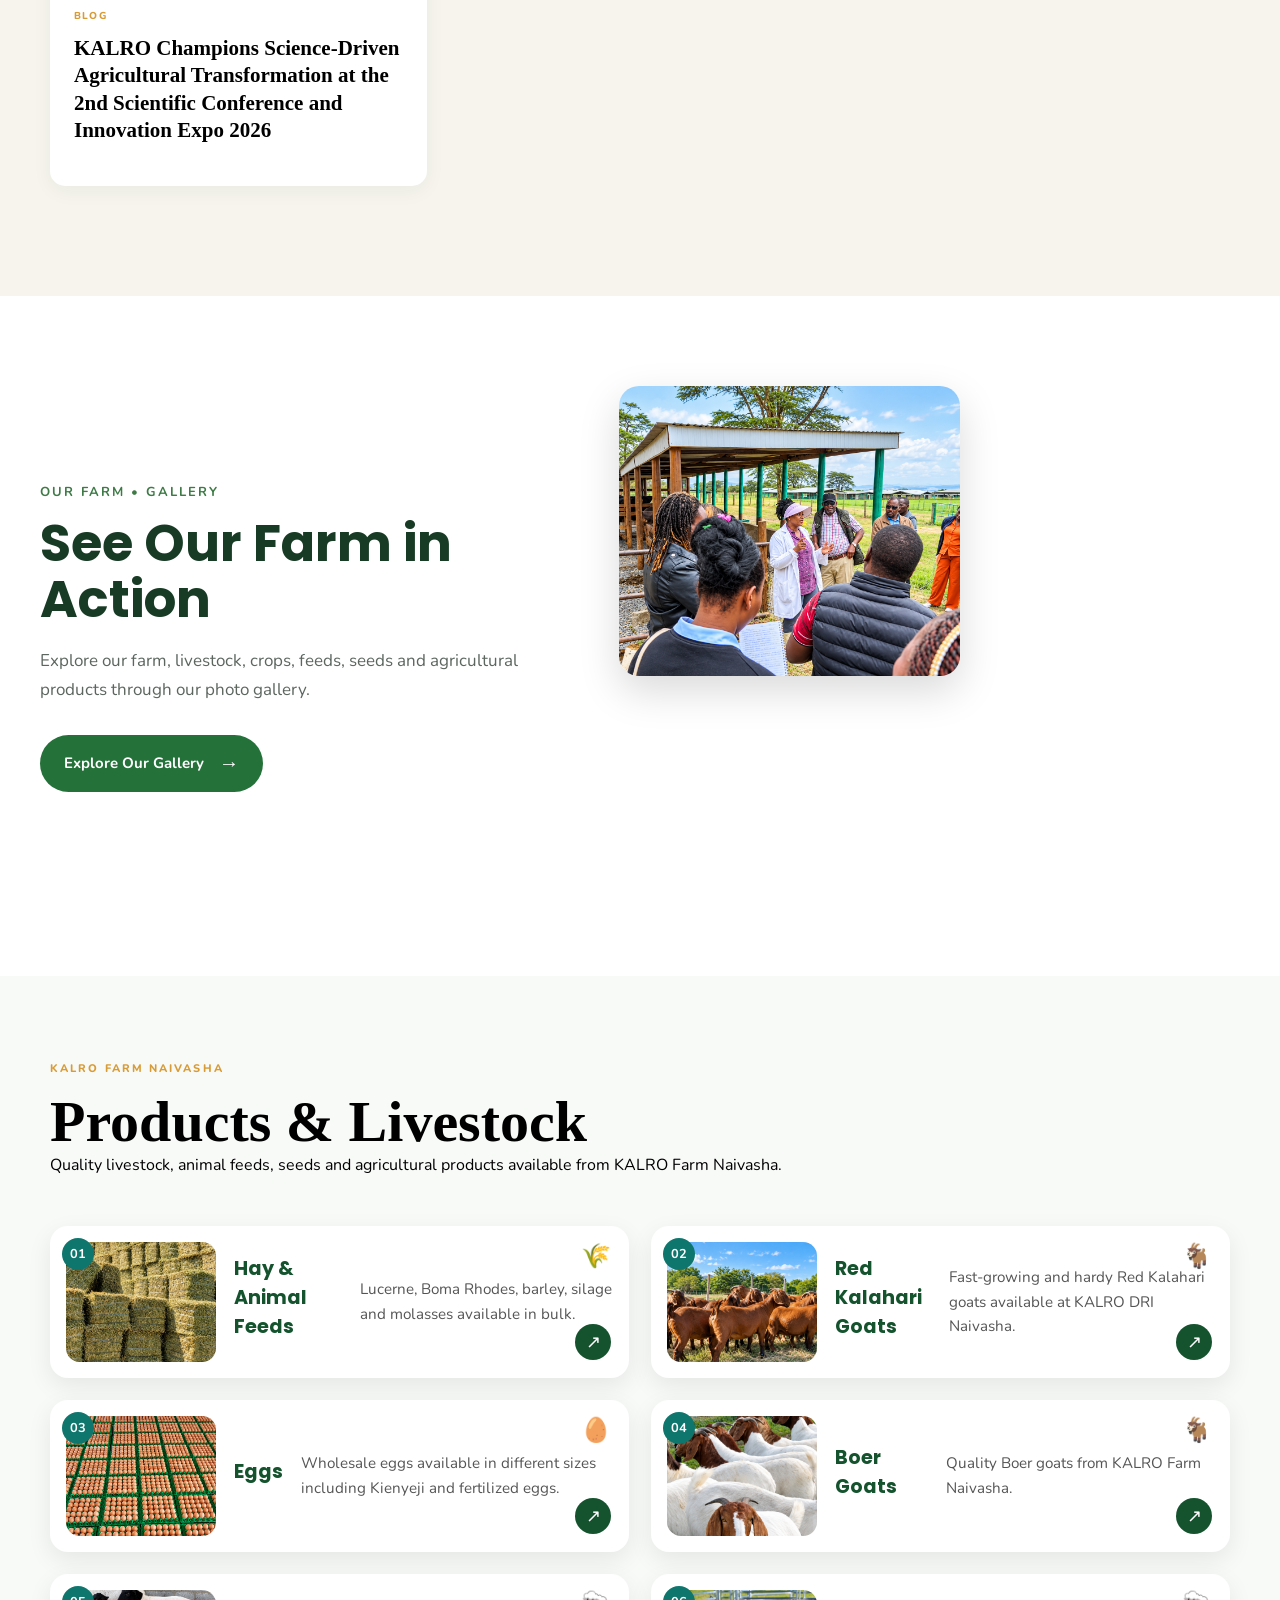
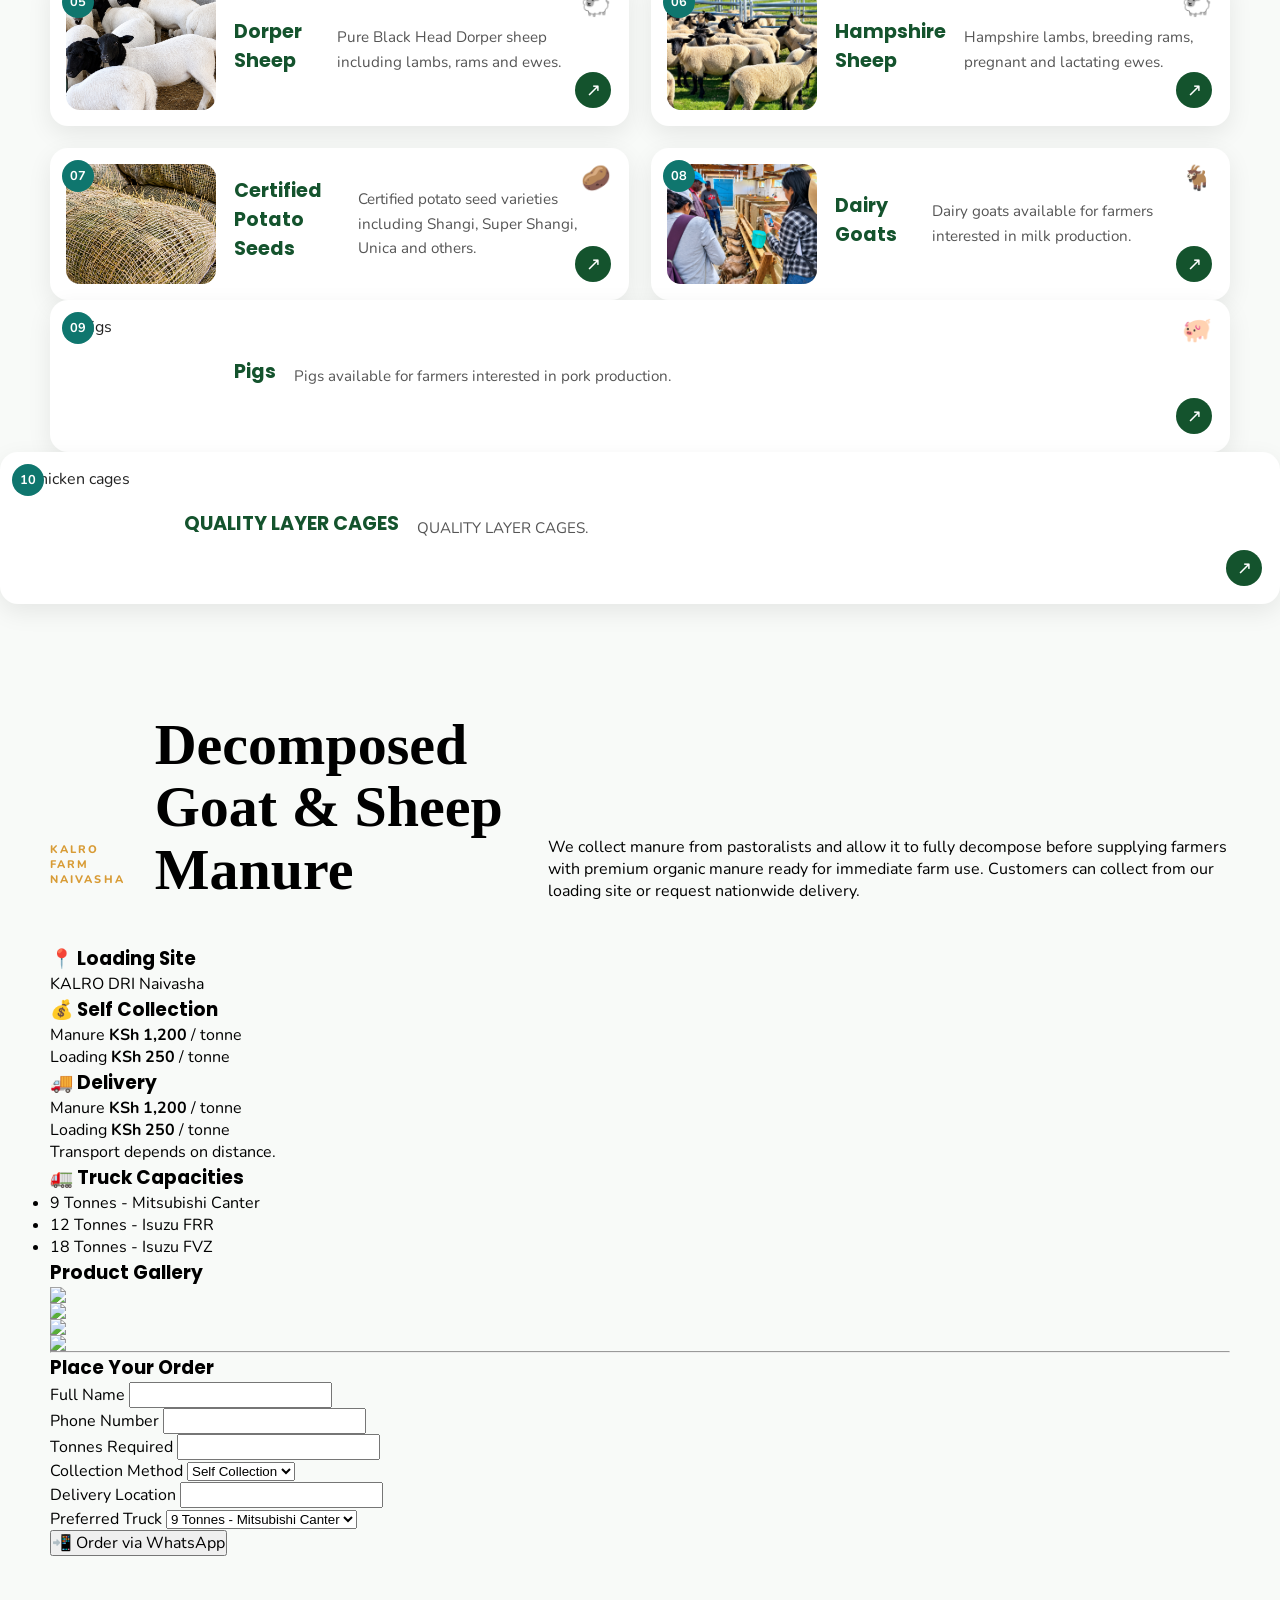
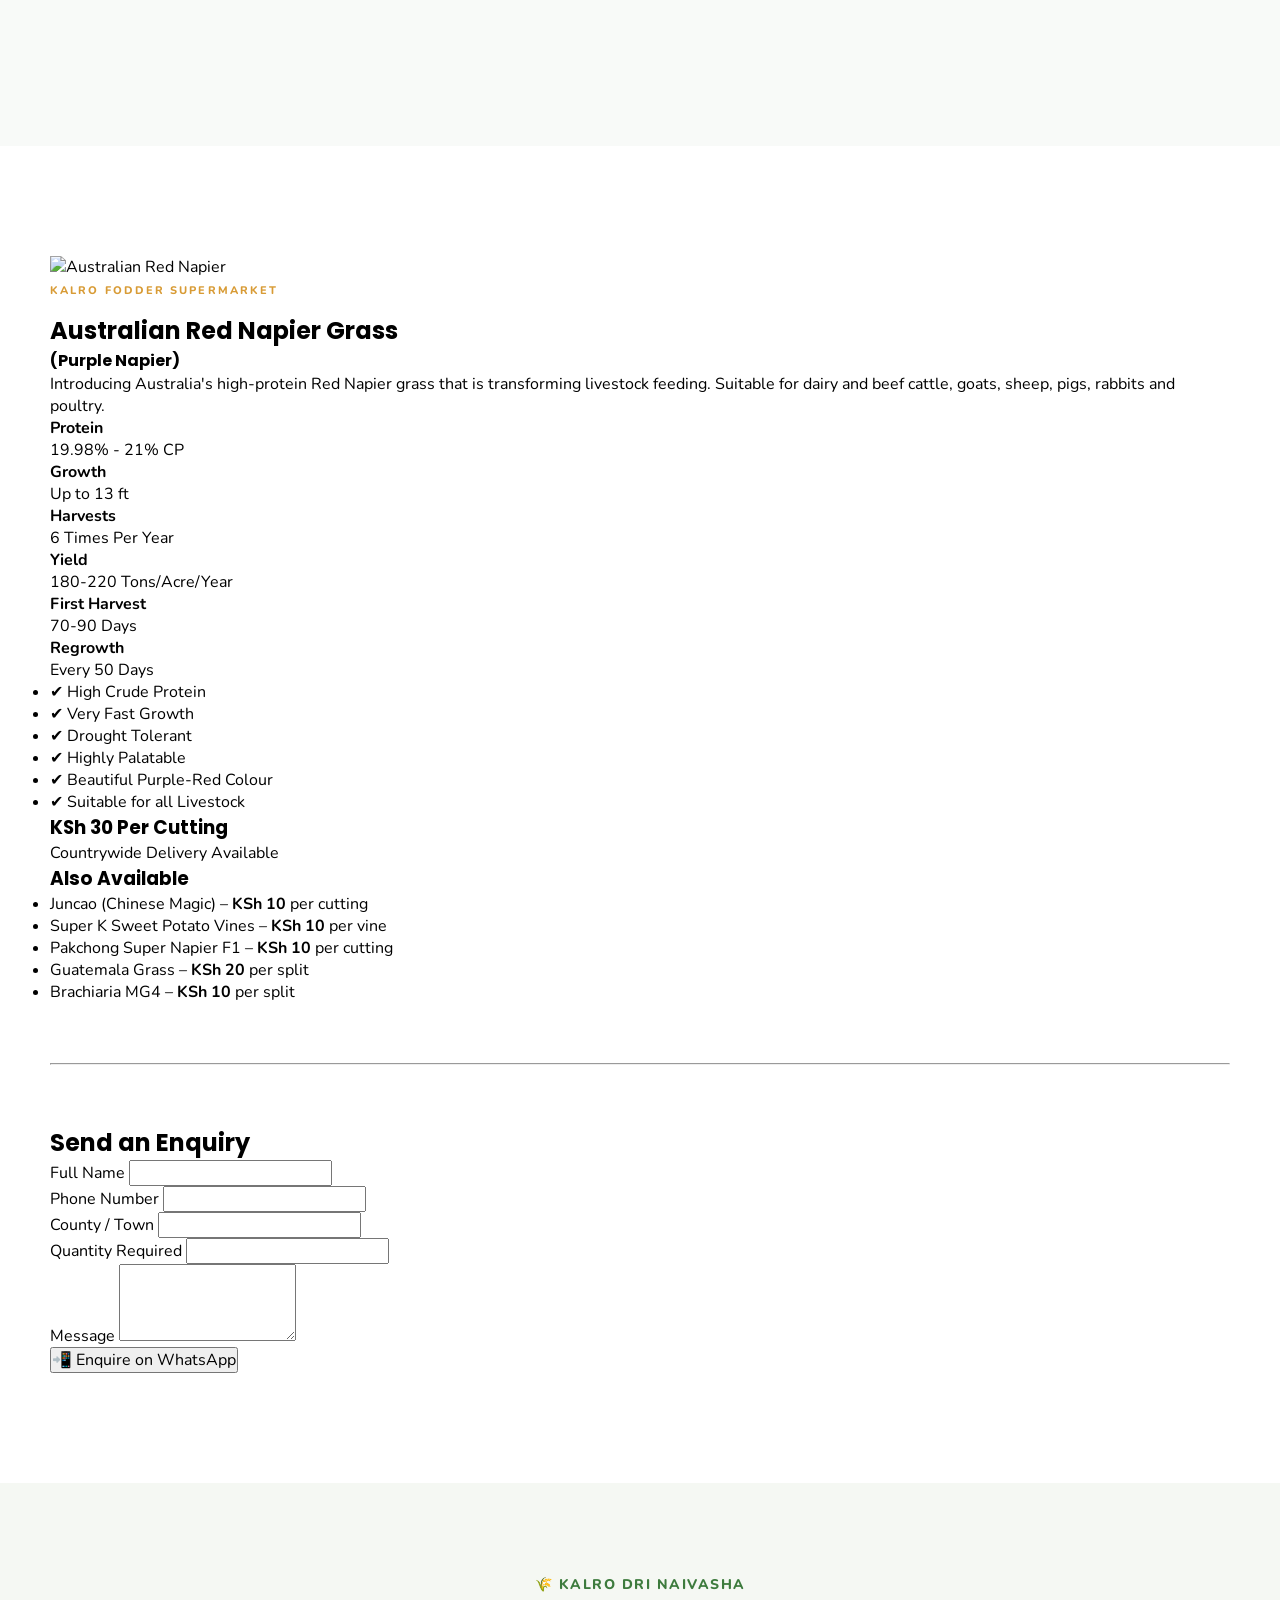
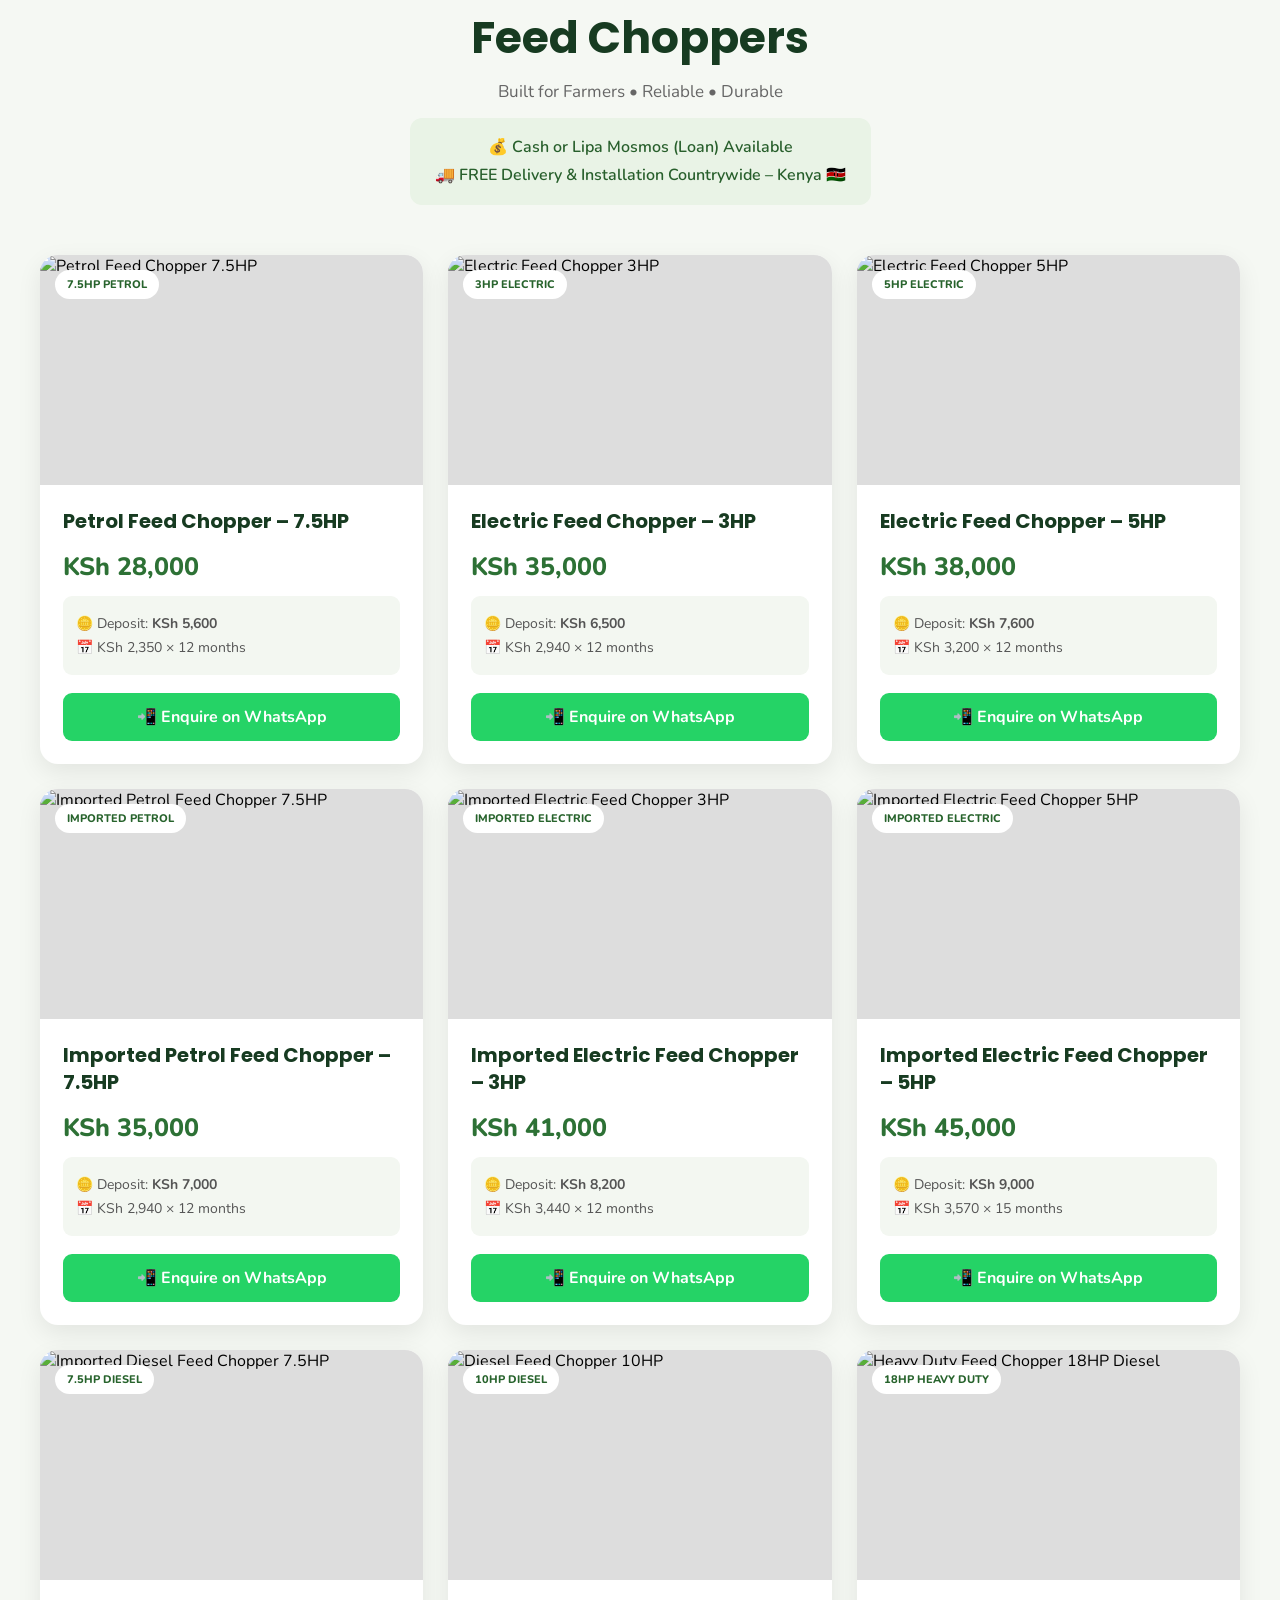
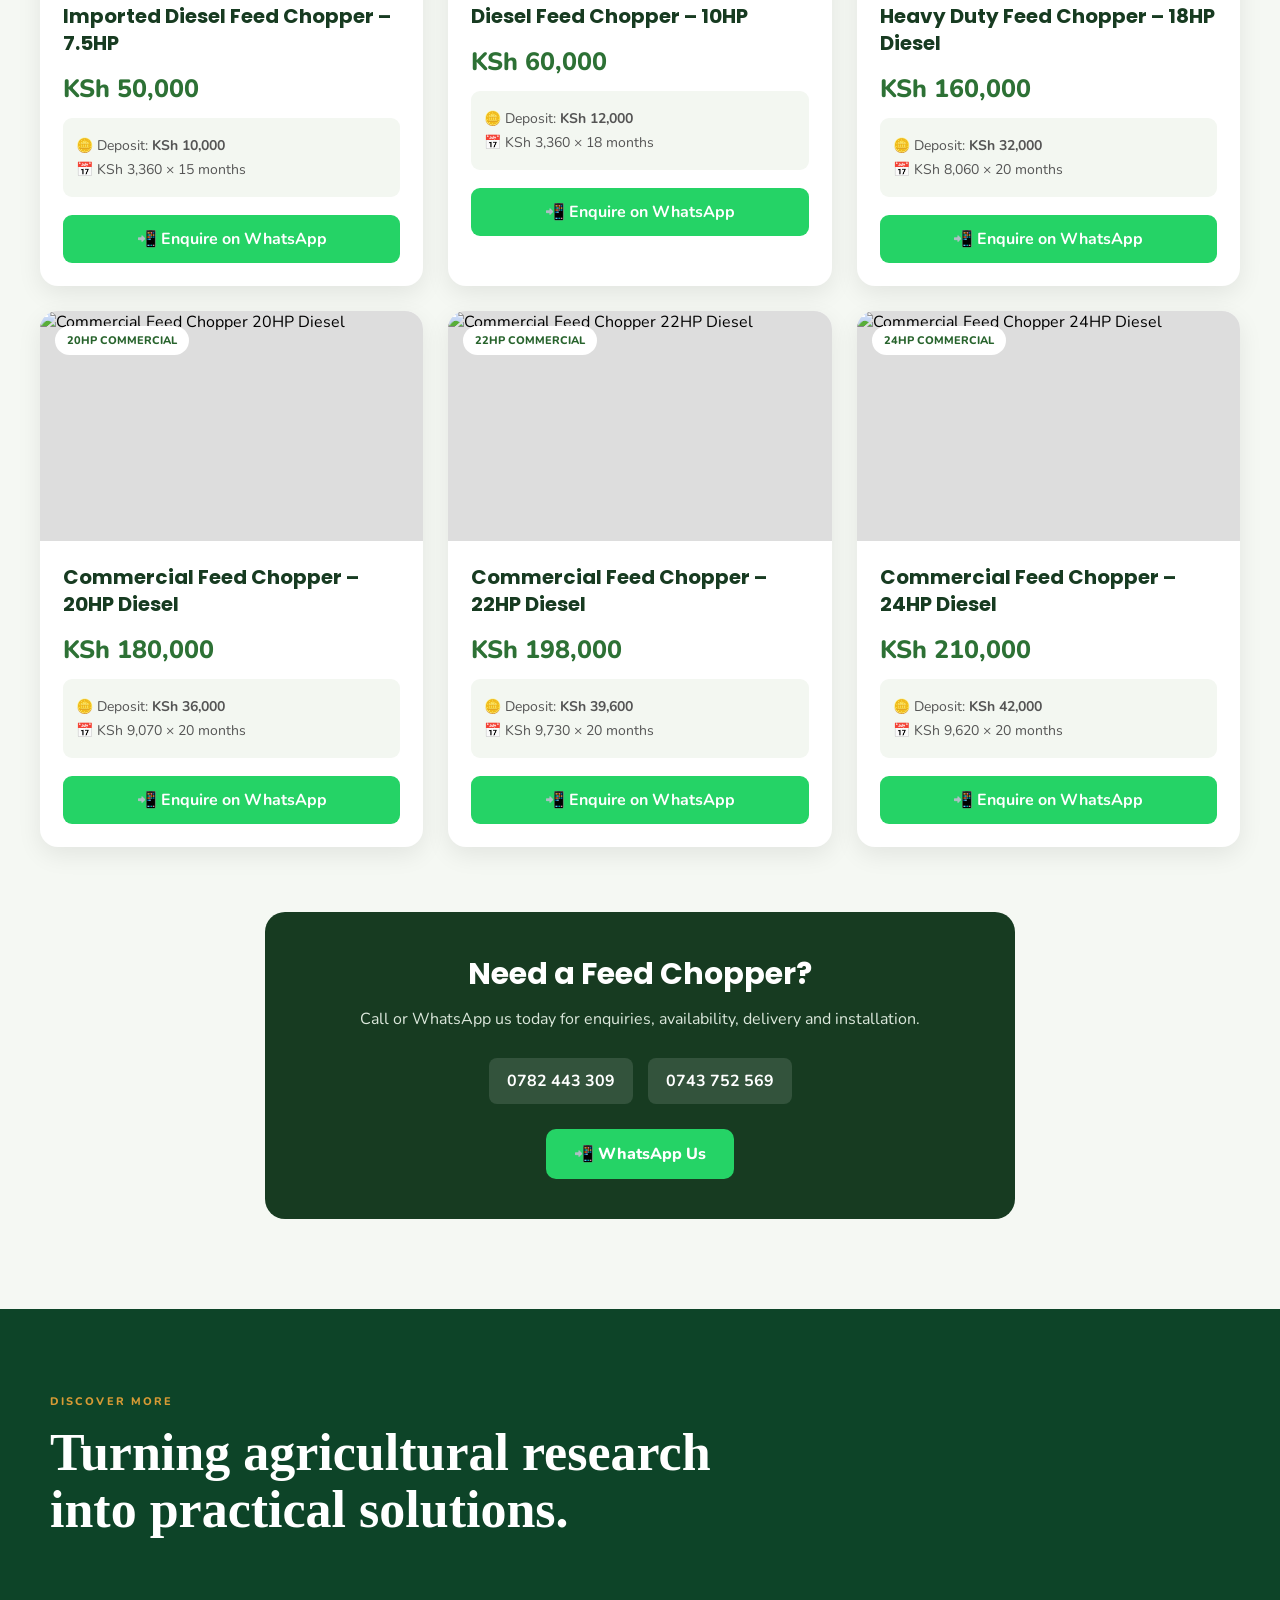
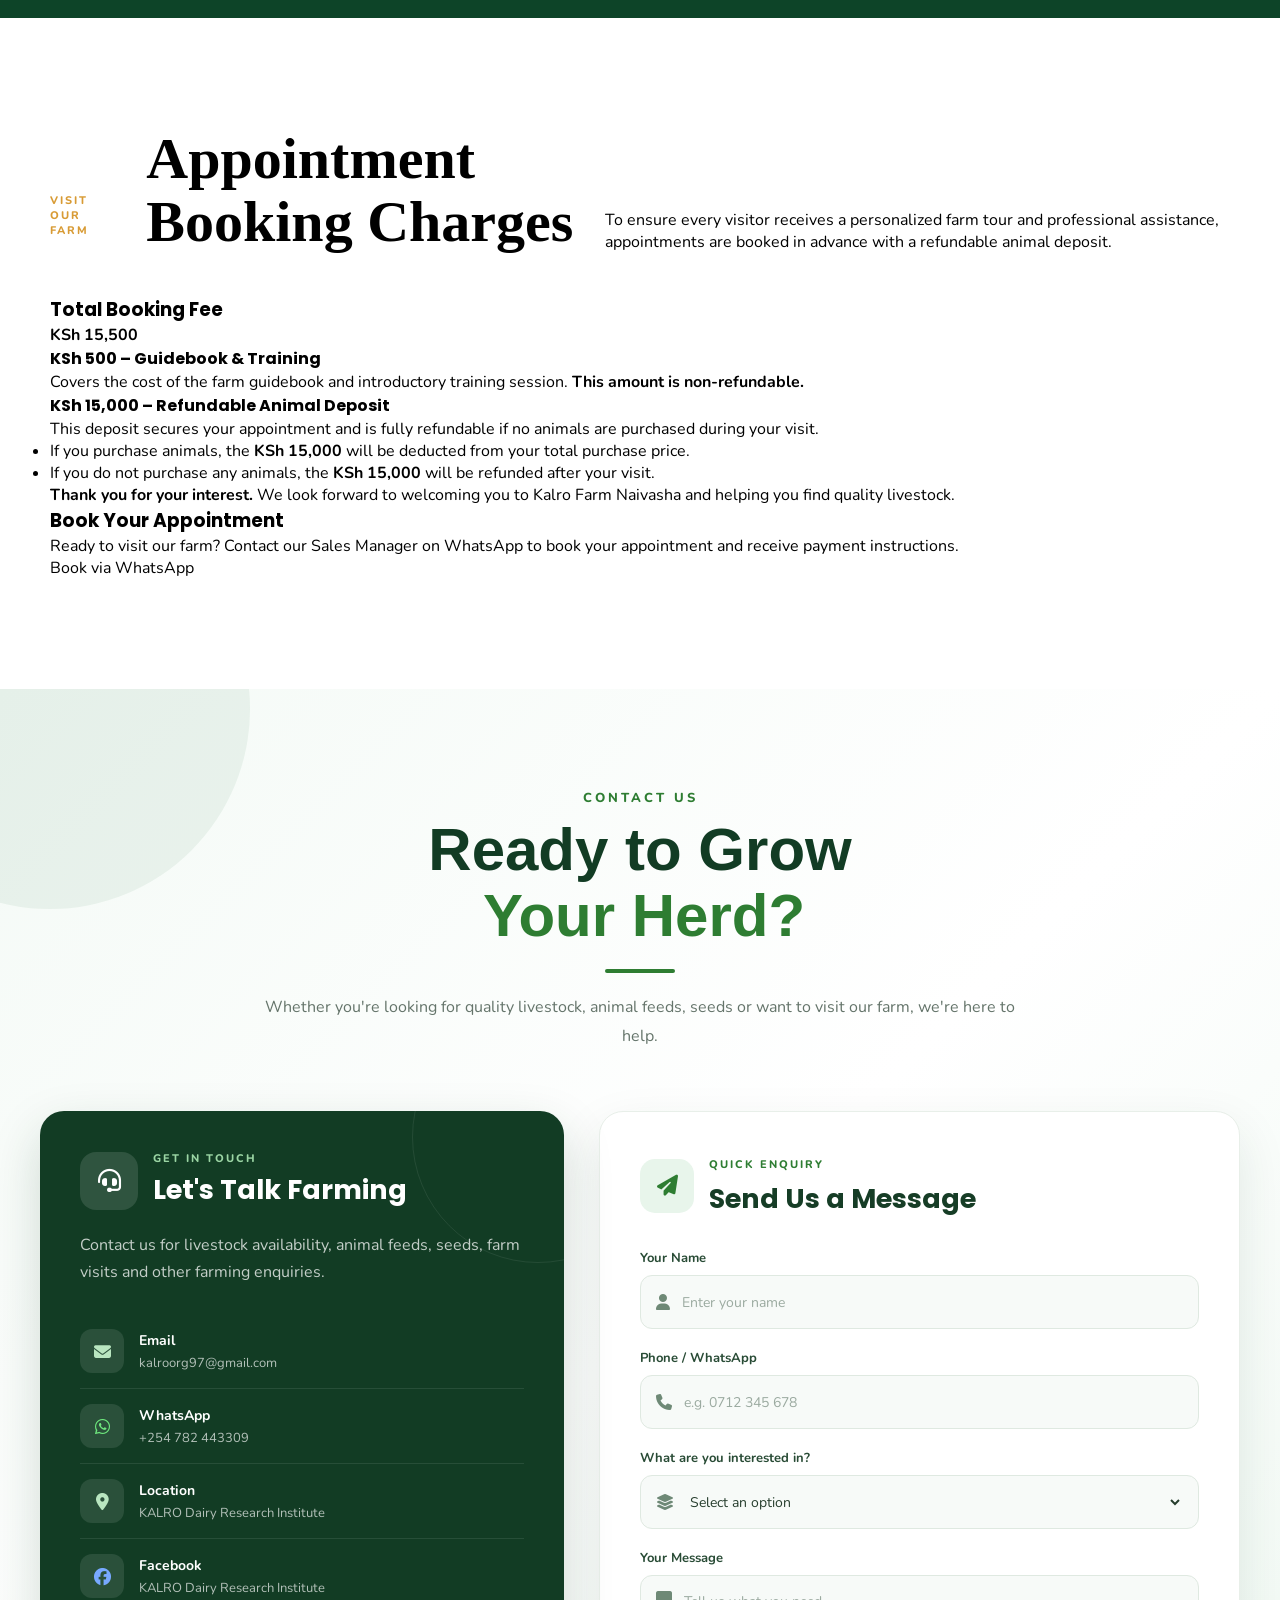
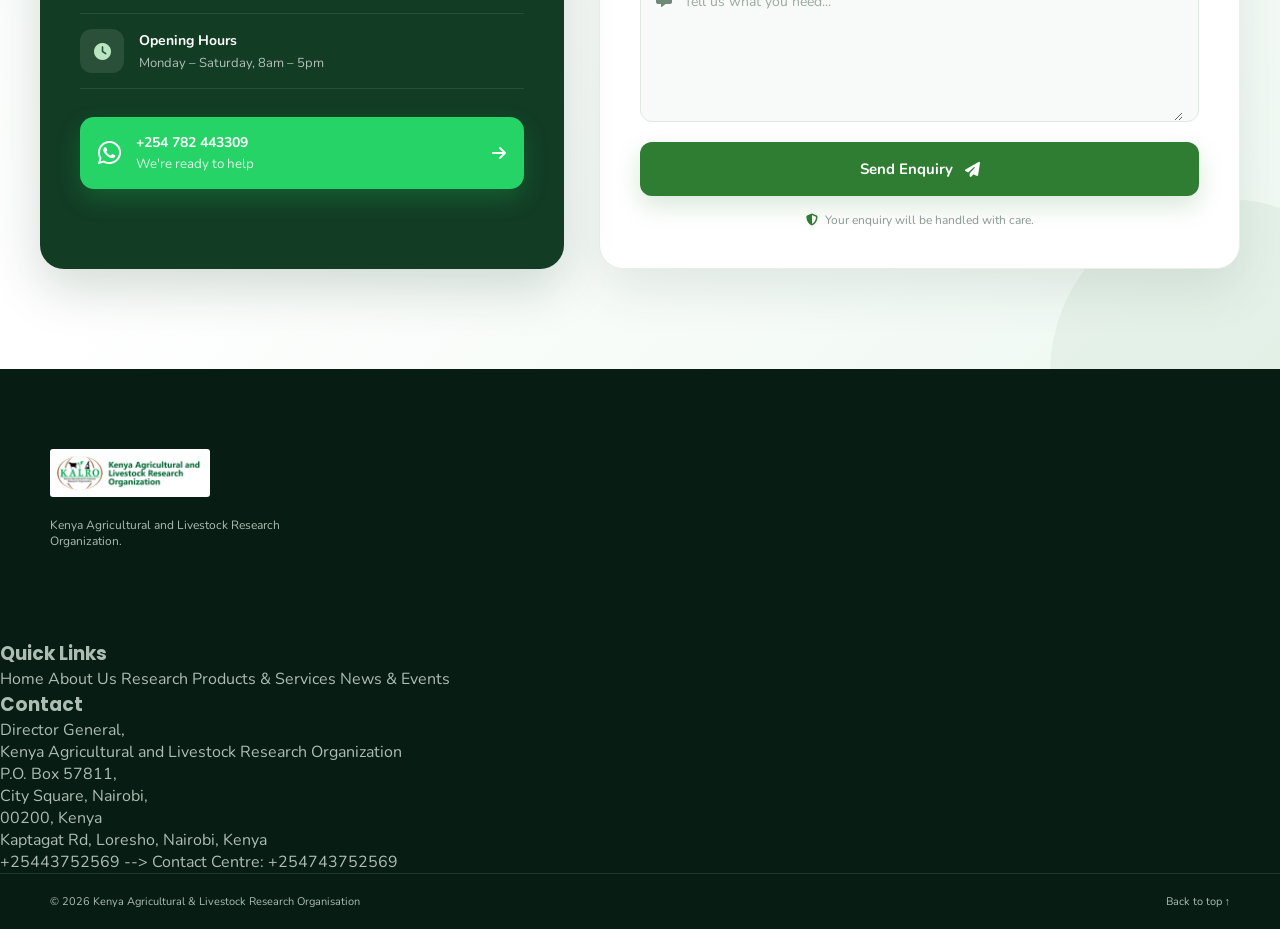
==== commit b5848867: "Update index.html" ====
--- a/index.html
+++ b/index.html
@@ -1261,11 +1261,1455 @@
 
 
         </div>
-
+        
+            <!-- ==============================
+                 09. Pigs
+            =============================== -->
+
+            <a
+                class="resource-card reveal"
+                href="pigs.html">
+
+                <div class="resource-image">
+
+                    <img
+                        src="pigggg.jpg"
+                        alt="pigs">
+
+                </div>
+
+                <span class="resource-number">
+                    09
+                </span>
+
+                <div class="resource-icon">
+                    🐖
+                </div>
+
+                <h3>
+                  Pigs
+                </h3>
+
+                <p>
+                    Pigs available for farmers interested
+                    in pork production.
+                </p>
+
+                <span class="arrow">
+                    ↗
+                </span>
+
+            </a>
+
+
+        </div>
+
+
+            <!-- ==============================
+                 10. chickencages
+            =============================== -->
+
+            <a
+                class="resource-card reveal"
+                href="cages.html">
+
+                <div class="resource-image">
+
+                    <img
+                        src="cages logo.jpg"
+                        alt="chicken cages">
+
+                </div>
+
+                <span class="resource-number">
+                    10
+                </span>
+
+                <div class="resource-icon">
+                    
+                </div>
+
+                <h3>
+                   QUALITY LAYER CAGES
+                </h3>
+
+                <p>
+                    QUALITY LAYER CAGES.
+                </p>
+
+                <span class="arrow">
+                    ↗
+                </span>
+
+            </a>
+
+
+        </div>
     </div>
+    <!-- =========================================
+     ORGANIC MANURE ORDER SECTION
+========================================= -->
+<section class="manure section" id="manure">
+
+<div class="container">
+
+<div class="section-heading centered">
+<span class="section-kicker">KALRO FARM NAIVASHA</span>
+
+<h2>Decomposed Goat & Sheep Manure</h2>
+
+<p>
+We collect manure from pastoralists and allow it to fully decompose before supplying
+farmers with premium organic manure ready for immediate farm use.
+Customers can collect from our loading site or request nationwide delivery.
+</p>
+</div>
+
+
+<div class="manure-card">
+
+<div class="info-grid">
+
+<div class="info-box">
+<h3>📍 Loading Site</h3>
+<p>KALRO DRI Naivasha</p>
+</div>
+
+<div class="info-box">
+<h3>💰 Self Collection</h3>
+
+<p>Manure <strong>KSh 1,200</strong> / tonne</p>
+<p>Loading <strong>KSh 250</strong> / tonne</p>
+
+</div>
+
+<div class="info-box">
+
+<h3>🚚 Delivery</h3>
+
+<p>Manure <strong>KSh 1,200</strong> / tonne</p>
+
+<p>Loading <strong>KSh 250</strong> / tonne</p>
+
+<p>Transport depends on distance.</p>
+
+</div>
+
+<div class="info-box">
+
+<h3>🚛 Truck Capacities</h3>
+
+<ul>
+
+<li>9 Tonnes - Mitsubishi Canter</li>
+
+<li>12 Tonnes - Isuzu FRR</li>
+
+<li>18 Tonnes - Isuzu FVZ</li>
+
+</ul>
+
+</div>
+
+</div>
+
+
+<!-- PHOTO GALLERY -->
+
+<div class="gallery">
+
+<h3>Product Gallery</h3>
+
+<div class="gallery-grid">
+
+<img src="manure 1.png" onclick="openImage(this.src)">
+
+<img src="manure 2.png" onclick="openImage(this.src)">
+
+<img src="manure 3.png" onclick="openImage(this.src)">
+
+<!-- <img src="assets/images/manure4.jpg" onclick="openImage(this.src)"> -->
+
+<img src="loading 1.png" onclick="openImage(this.src)">
+
+<!-- <img src="assets/images/truck.jpg" onclick="openImage(this.src)"> -->
+
+</div>
+
+</div>
+
+
+<hr>
+
+
+<h3>Place Your Order</h3>
+
+<form>
+
+<div class="form-group">
+
+<label>Full Name</label>
+
+<input type="text" id="name" required>
+
+</div>
+
+
+<div class="form-group">
+
+<label>Phone Number</label>
+
+<input type="tel" id="phone" required>
+
+</div>
+
+
+<div class="form-group">
+
+<label>Tonnes Required</label>
+
+<input type="number" id="tonnes" required>
+
+</div>
+
+
+<div class="form-group">
+
+<label>Collection Method</label>
+
+<select id="method">
+
+<option>Self Collection</option>
+
+<option>Delivery</option>
+
+</select>
+
+</div>
+
+
+<div class="form-group">
+
+<label>Delivery Location</label>
+
+<input type="text" id="location">
+
+</div>
+
+
+<div class="form-group">
+
+<label>Preferred Truck</label>
+
+<select id="truck">
+
+<option>9 Tonnes - Mitsubishi Canter</option>
+
+<option>12 Tonnes - Isuzu FRR</option>
+
+<option>18 Tonnes - Isuzu FVZ</option>
+
+</select>
+
+</div>
+
+
+<button type="button" class="whatsapp-btn" onclick="sendOrder()">
+
+📲 Order via WhatsApp
+
+</button>
+
+</form>
+
+</div>
+
+</div>
 
 </section>
 
+
+<!-- IMAGE LIGHTBOX -->
+
+<div id="lightbox" class="lightbox" onclick="closeImage()">
+
+<img id="lightbox-img">
+
+</div>
+
+
+
+<script>
+
+function openImage(src){
+
+document.getElementById("lightbox").style.display="flex";
+
+document.getElementById("lightbox-img").src=src;
+
+}
+
+function closeImage(){
+
+document.getElementById("lightbox").style.display="none";
+
+}
+
+function sendOrder(){
+
+let name=document.getElementById("name").value;
+
+let phone=document.getElementById("phone").value;
+
+let tonnes=document.getElementById("tonnes").value;
+
+let method=document.getElementById("method").value;
+
+let location=document.getElementById("location").value;
+
+let truck=document.getElementById("truck").value;
+
+let message=`Hello Kalro Farm Naivasha,
+
+I would like to order decomposed goat/sheep manure.
+
+Name: ${name}
+
+Phone: ${phone}
+
+Quantity: ${tonnes} Tonnes
+
+Collection Method: ${method}
+
+Delivery Location: ${location}
+
+Preferred Truck: ${truck}
+
+Please send me a quotation.`;
+
+window.open("https://wa.me/254782443309?text="+encodeURIComponent(message));
+
+}
+
+</script>
+
+</section>
+<!-- =========================================
+     AUSTRALIAN RED NAPIER
+========================================= -->
+
+<section class="fodder-product section">
+
+<div class="container">
+
+<div class="product-card">
+
+<div class="product-images">
+
+<img src="red nep.png" alt="Australian Red Napier">
+
+<div class="image-grid">
+
+<img src="red 2.png" alt="">
+<img src="red 3.jpg" alt="">
+<img src="red 4.jpg" alt="">
+
+</div>
+
+</div>
+
+
+<div class="product-details">
+
+<span class="section-kicker">
+KALRO FODDER SUPERMARKET
+</span>
+
+<h2>Australian Red Napier Grass</h2>
+
+<h4>(Purple Napier)</h4>
+
+<p>
+
+Introducing Australia's high-protein Red Napier grass that is transforming livestock feeding.
+
+Suitable for dairy and beef cattle, goats, sheep, pigs, rabbits and poultry.
+
+</p>
+
+
+<div class="feature-grid">
+
+<div class="feature">
+<strong>Protein</strong>
+<p>19.98% - 21% CP</p>
+</div>
+
+<div class="feature">
+<strong>Growth</strong>
+<p>Up to 13 ft</p>
+</div>
+
+<div class="feature">
+<strong>Harvests</strong>
+<p>6 Times Per Year</p>
+</div>
+
+<div class="feature">
+<strong>Yield</strong>
+<p>180-220 Tons/Acre/Year</p>
+</div>
+
+<div class="feature">
+<strong>First Harvest</strong>
+<p>70-90 Days</p>
+</div>
+
+<div class="feature">
+<strong>Regrowth</strong>
+<p>Every 50 Days</p>
+</div>
+
+</div>
+
+<ul class="product-benefits">
+
+<li>✔ High Crude Protein</li>
+
+<li>✔ Very Fast Growth</li>
+
+<li>✔ Drought Tolerant</li>
+
+<li>✔ Highly Palatable</li>
+
+<li>✔ Beautiful Purple-Red Colour</li>
+
+<li>✔ Suitable for all Livestock</li>
+
+</ul>
+
+
+<div class="price-box">
+
+<h3>KSh 30 Per Cutting</h3>
+
+<p>Countrywide Delivery Available</p>
+
+</div>
+
+
+<div class="other-products">
+
+<h3>Also Available</h3>
+
+<ul>
+
+<li>Juncao (Chinese Magic) – <strong>KSh 10</strong> per cutting</li>
+
+<li>Super K Sweet Potato Vines – <strong>KSh 10</strong> per vine</li>
+
+<li>Pakchong Super Napier F1 – <strong>KSh 10</strong> per cutting</li>
+
+<li>Guatemala Grass – <strong>KSh 20</strong> per split</li>
+
+<li>Brachiaria MG4 – <strong>KSh 10</strong> per split</li>
+
+</ul>
+
+</div>
+
+</div>
+
+</div>
+
+
+
+<hr style="margin:60px 0;">
+
+
+<div class="enquiry-card">
+
+<h2>Send an Enquiry</h2>
+
+<form>
+
+<div class="form-group">
+
+<label>Full Name</label>
+
+<input type="text" id="name" required>
+
+</div>
+
+
+<div class="form-group">
+
+<label>Phone Number</label>
+
+<input type="tel" id="phone" required>
+
+</div>
+
+
+<div class="form-group">
+
+<label>County / Town</label>
+
+<input type="text" id="location">
+
+</div>
+
+
+<div class="form-group">
+
+<label>Quantity Required</label>
+
+<input type="number" id="quantity">
+
+</div>
+
+
+<div class="form-group">
+
+<label>Message</label>
+
+<textarea id="message" rows="5"></textarea>
+
+</div>
+
+
+<button type="button" class="whatsapp-btn" onclick="sendEnquiry()">
+
+📲 Enquire on WhatsApp
+
+</button>
+
+</form>
+
+</div>
+
+</div>
+
+</section>
+
+
+
+<script>
+
+function sendEnquiry(){
+
+let name=document.getElementById("name").value;
+
+let phone=document.getElementById("phone").value;
+
+let location=document.getElementById("location").value;
+
+let quantity=document.getElementById("quantity").value;
+
+let message=document.getElementById("message").value;
+
+let text=`Hello KALRO Fodder Supermarket,
+
+I would like to enquire about Australian Red Napier.
+
+Name: ${name}
+
+Phone: ${phone}
+
+Location: ${location}
+
+Quantity Required: ${quantity}
+
+Message: ${message}`;
+
+window.open("https://wa.me/254782443309?text="+encodeURIComponent(text));
+
+}
+
+</script>
+
+<!-- =========================================================
+     FEED CHOPPERS SECTION
+========================================================= -->
+
+<section class="choppers-section" id="feed-choppers">
+
+    <div class="choppers-container">
+
+        <!-- SECTION HEADER -->
+
+        <div class="choppers-heading">
+
+            <span>🌾 KALRO DRI NAIVASHA</span>
+
+            <h2>Feed Choppers</h2>
+
+            <p>
+                Built for Farmers • Reliable • Durable
+            </p>
+
+            <div class="chopper-notice">
+                💰 Cash or Lipa Mosmos (Loan) Available
+                <br>
+                🚚 FREE Delivery & Installation Countrywide – Kenya 🇰🇪
+            </div>
+
+        </div>
+
+
+        <!-- =================================================
+             CHOPPER PRODUCTS
+        ================================================== -->
+
+        <div class="choppers-grid">
+
+
+            <!-- 1. PETROL 7.5HP -->
+
+            <div class="chopper-card">
+
+                <div class="chopper-image">
+
+                    <img src="petrol.jpg"
+                         alt="Petrol Feed Chopper 7.5HP">
+
+                    <span>7.5HP PETROL</span>
+
+                </div>
+
+                <div class="chopper-content">
+
+                    <h3>Petrol Feed Chopper – 7.5HP</h3>
+
+                    <div class="cash-price">
+                        KSh 28,000
+                    </div>
+
+                    <div class="loan-details">
+
+                        <p>🪙 Deposit: <strong>KSh 5,600</strong></p>
+
+                        <p>📅 KSh 2,350 × 12 months</p>
+
+                    </div>
+
+                    <a href="https://wa.me/254782443309?text=Hello%20KALRO%20DRI%20Naivasha%2C%20I%20am%20interested%20in%20the%207.5HP%20Petrol%20Feed%20Chopper%20priced%20at%20KSh%2028%2C000."
+                       class="chopper-btn"
+                       target="_blank">
+
+                        📲 Enquire on WhatsApp
+
+                    </a>
+
+                </div>
+
+            </div>
+
+
+
+            <!-- 2. ELECTRIC 3HP -->
+
+            <div class="chopper-card">
+
+                <div class="chopper-image">
+
+                    <img src="35k.jpg"
+                         alt="Electric Feed Chopper 3HP">
+
+                    <span>3HP ELECTRIC</span>
+
+                </div>
+
+                <div class="chopper-content">
+
+                    <h3>Electric Feed Chopper – 3HP</h3>
+
+                    <div class="cash-price">
+                        KSh 35,000
+                    </div>
+
+                    <div class="loan-details">
+
+                        <p>🪙 Deposit: <strong>KSh 6,500</strong></p>
+
+                        <p>📅 KSh 2,940 × 12 months</p>
+
+                    </div>
+
+                    <a href="https://wa.me/254782443309?text=Hello%20KALRO%20DRI%20Naivasha%2C%20I%20am%20interested%20in%20the%203HP%20Electric%20Feed%20Chopper%20priced%20at%20KSh%2035%2C000."
+                       class="chopper-btn"
+                       target="_blank">
+
+                        📲 Enquire on WhatsApp
+
+                    </a>
+
+                </div>
+
+            </div>
+
+
+
+            <!-- 3. ELECTRIC 5HP -->
+
+            <div class="chopper-card">
+
+                <div class="chopper-image">
+
+                    <img src="5hp.png"
+                         alt="Electric Feed Chopper 5HP">
+
+                    <span>5HP ELECTRIC</span>
+
+                </div>
+
+                <div class="chopper-content">
+
+                    <h3>Electric Feed Chopper – 5HP</h3>
+
+                    <div class="cash-price">
+                        KSh 38,000
+                    </div>
+
+                    <div class="loan-details">
+
+                        <p>🪙 Deposit: <strong>KSh 7,600</strong></p>
+
+                        <p>📅 KSh 3,200 × 12 months</p>
+
+                    </div>
+
+                    <a href="https://wa.me/254782443309?text=Hello%20KALRO%20DRI%20Naivasha%2C%20I%20am%20interested%20in%20the%205HP%20Electric%20Feed%20Chopper%20priced%20at%20KSh%2038%2C000."
+                       class="chopper-btn"
+                       target="_blank">
+
+                        📲 Enquire on WhatsApp
+
+                    </a>
+
+                </div>
+
+            </div>
+
+
+
+            <!-- 4. IMPORTED PETROL 7.5HP -->
+
+            <div class="chopper-card">
+
+                <div class="chopper-image">
+
+                    <img src="75hp.jpg"
+                         alt="Imported Petrol Feed Chopper 7.5HP">
+
+                    <span>IMPORTED PETROL</span>
+
+                </div>
+
+                <div class="chopper-content">
+
+                    <h3>Imported Petrol Feed Chopper – 7.5HP</h3>
+
+                    <div class="cash-price">
+                        KSh 35,000
+                    </div>
+
+                    <div class="loan-details">
+
+                        <p>🪙 Deposit: <strong>KSh 7,000</strong></p>
+
+                        <p>📅 KSh 2,940 × 12 months</p>
+
+                    </div>
+
+                    <a href="https://wa.me/254782443309?text=Hello%20KALRO%20DRI%20Naivasha%2C%20I%20am%20interested%20in%20the%20Imported%207.5HP%20Petrol%20Feed%20Chopper%20priced%20at%20KSh%2035%2C000."
+                       class="chopper-btn"
+                       target="_blank">
+
+                        📲 Enquire on WhatsApp
+
+                    </a>
+
+                </div>
+
+            </div>
+
+
+
+            <!-- 5. IMPORTED ELECTRIC 3HP -->
+
+            <div class="chopper-card">
+
+                <div class="chopper-image">
+
+                    <img src="electric imp.jpg"
+                         alt="Imported Electric Feed Chopper 3HP">
+
+                    <span>IMPORTED ELECTRIC</span>
+
+                </div>
+
+                <div class="chopper-content">
+
+                    <h3>Imported Electric Feed Chopper – 3HP</h3>
+
+                    <div class="cash-price">
+                        KSh 41,000
+                    </div>
+
+                    <div class="loan-details">
+
+                        <p>🪙 Deposit: <strong>KSh 8,200</strong></p>
+
+                        <p>📅 KSh 3,440 × 12 months</p>
+
+                    </div>
+
+                    <a href="https://wa.me/254782443309?text=Hello%20KALRO%20DRI%20Naivasha%2C%20I%20am%20interested%20in%20the%20Imported%203HP%20Electric%20Feed%20Chopper%20priced%20at%20KSh%2041%2C000."
+                       class="chopper-btn"
+                       target="_blank">
+
+                        📲 Enquire on WhatsApp
+
+                    </a>
+
+                </div>
+
+            </div>
+
+
+
+            <!-- 6. IMPORTED ELECTRIC 5HP -->
+
+            <div class="chopper-card">
+
+                <div class="chopper-image">
+
+                    <img src="electric 2.jpg"
+                         alt="Imported Electric Feed Chopper 5HP">
+
+                    <span>IMPORTED ELECTRIC</span>
+
+                </div>
+
+                <div class="chopper-content">
+
+                    <h3>Imported Electric Feed Chopper – 5HP</h3>
+
+                    <div class="cash-price">
+                        KSh 45,000
+                    </div>
+
+                    <div class="loan-details">
+
+                        <p>🪙 Deposit: <strong>KSh 9,000</strong></p>
+
+                        <p>📅 KSh 3,570 × 15 months</p>
+
+                    </div>
+
+                    <a href="https://wa.me/254782443309?text=Hello%20KALRO%20DRI%20Naivasha%2C%20I%20am%20interested%20in%20the%20Imported%205HP%20Electric%20Feed%20Chopper%20priced%20at%20KSh%2045%2C000."
+                       class="chopper-btn"
+                       target="_blank">
+
+                        📲 Enquire on WhatsApp
+
+                    </a>
+
+                </div>
+
+            </div>
+
+
+
+            <!-- 7. IMPORTED DIESEL 7.5HP -->
+
+            <div class="chopper-card">
+
+                <div class="chopper-image">
+
+                    <img src="electric 1.jpg"
+                         alt="Imported Diesel Feed Chopper 7.5HP">
+
+                    <span>7.5HP DIESEL</span>
+
+                </div>
+
+                <div class="chopper-content">
+
+                    <h3>Imported Diesel Feed Chopper – 7.5HP</h3>
+
+                    <div class="cash-price">
+                        KSh 50,000
+                    </div>
+
+                    <div class="loan-details">
+
+                        <p>🪙 Deposit: <strong>KSh 10,000</strong></p>
+
+                        <p>📅 KSh 3,360 × 15 months</p>
+
+                    </div>
+
+                    <a href="https://wa.me/254782443309?text=Hello%20KALRO%20DRI%20Naivasha%2C%20I%20am%20interested%20in%20the%20Imported%207.5HP%20Diesel%20Feed%20Chopper%20priced%20at%20KSh%2050%2C000."
+                       class="chopper-btn"
+                       target="_blank">
+
+                        📲 Enquire on WhatsApp
+
+                    </a>
+
+                </div>
+
+            </div>
+
+
+
+            <!-- 8. DIESEL 10HP -->
+
+            <div class="chopper-card">
+
+                <div class="chopper-image">
+
+                    <img src="heavy duty.jpg"
+                         alt="Diesel Feed Chopper 10HP">
+
+                    <span>10HP DIESEL</span>
+
+                </div>
+
+                <div class="chopper-content">
+
+                    <h3>Diesel Feed Chopper – 10HP</h3>
+
+                    <div class="cash-price">
+                        KSh 60,000
+                    </div>
+
+                    <div class="loan-details">
+
+                        <p>🪙 Deposit: <strong>KSh 12,000</strong></p>
+
+                        <p>📅 KSh 3,360 × 18 months</p>
+
+                    </div>
+
+                    <a href="https://wa.me/254782443309?text=Hello%20KALRO%20DRI%20Naivasha%2C%20I%20am%20interested%20in%20the%2010HP%20Diesel%20Feed%20Chopper%20priced%20at%20KSh%2060%2C000."
+                       class="chopper-btn"
+                       target="_blank">
+
+                        📲 Enquire on WhatsApp
+
+                    </a>
+
+                </div>
+
+            </div>
+
+
+
+            <!-- 9. HEAVY DUTY 18HP -->
+
+            <div class="chopper-card">
+
+                <div class="chopper-image">
+
+                    <img src="diesel.jpg"
+                         alt="Heavy Duty Feed Chopper 18HP Diesel">
+
+                    <span>18HP HEAVY DUTY</span>
+
+                </div>
+
+                <div class="chopper-content">
+
+                    <h3>Heavy Duty Feed Chopper – 18HP Diesel</h3>
+
+                    <div class="cash-price">
+                        KSh 160,000
+                    </div>
+
+                    <div class="loan-details">
+
+                        <p>🪙 Deposit: <strong>KSh 32,000</strong></p>
+
+                        <p>📅 KSh 8,060 × 20 months</p>
+
+                    </div>
+
+                    <a href="https://wa.me/254782443309?text=Hello%20KALRO%20DRI%20Naivasha%2C%20I%20am%20interested%20in%20the%2018HP%20Heavy%20Duty%20Diesel%20Feed%20Chopper%20priced%20at%20KSh%20160%2C000."
+                       class="chopper-btn"
+                       target="_blank">
+
+                        📲 Enquire on WhatsApp
+
+                    </a>
+
+                </div>
+
+            </div>
+
+
+
+            <!-- 10. COMMERCIAL 20HP -->
+
+            <div class="chopper-card">
+
+                <div class="chopper-image">
+
+                    <img src="imp elec.jpg"
+                         alt="Commercial Feed Chopper 20HP Diesel">
+
+                    <span>20HP COMMERCIAL</span>
+
+                </div>
+
+                <div class="chopper-content">
+
+                    <h3>Commercial Feed Chopper – 20HP Diesel</h3>
+
+                    <div class="cash-price">
+                        KSh 180,000
+                    </div>
+
+                    <div class="loan-details">
+
+                        <p>🪙 Deposit: <strong>KSh 36,000</strong></p>
+
+                        <p>📅 KSh 9,070 × 20 months</p>
+
+                    </div>
+
+                    <a href="https://wa.me/254782443309?text=Hello%20KALRO%20DRI%20Naivasha%2C%20I%20am%20interested%20in%20the%2020HP%20Commercial%20Diesel%20Feed%20Chopper%20priced%20at%20KSh%20180%2C000."
+                       class="chopper-btn"
+                       target="_blank">
+
+                        📲 Enquire on WhatsApp
+
+                    </a>
+
+                </div>
+
+            </div>
+
+
+
+            <!-- 11. COMMERCIAL 22HP -->
+
+            <div class="chopper-card">
+
+                <div class="chopper-image">
+
+                    <img src="imported.jpg"
+                         alt="Commercial Feed Chopper 22HP Diesel">
+
+                    <span>22HP COMMERCIAL</span>
+
+                </div>
+
+                <div class="chopper-content">
+
+                    <h3>Commercial Feed Chopper – 22HP Diesel</h3>
+
+                    <div class="cash-price">
+                        KSh 198,000
+                    </div>
+
+                    <div class="loan-details">
+
+                        <p>🪙 Deposit: <strong>KSh 39,600</strong></p>
+
+                        <p>📅 KSh 9,730 × 20 months</p>
+
+                    </div>
+
+                    <a href="https://wa.me/254782443309?text=Hello%20KALRO%20DRI%20Naivasha%2C%20I%20am%20interested%20in%20the%2022HP%20Commercial%20Diesel%20Feed%20Chopper%20priced%20at%20KSh%20198%2C000."
+                       class="chopper-btn"
+                       target="_blank">
+
+                        📲 Enquire on WhatsApp
+
+                    </a>
+
+                </div>
+
+            </div>
+
+
+
+            <!-- 12. COMMERCIAL 24HP -->
+
+            <div class="chopper-card">
+
+                <div class="chopper-image">
+
+                    <img src="import.jpg"
+                         alt="Commercial Feed Chopper 24HP Diesel">
+
+                    <span>24HP COMMERCIAL</span>
+
+                </div>
+
+                <div class="chopper-content">
+
+                    <h3>Commercial Feed Chopper – 24HP Diesel</h3>
+
+                    <div class="cash-price">
+                        KSh 210,000
+                    </div>
+
+                    <div class="loan-details">
+
+                        <p>🪙 Deposit: <strong>KSh 42,000</strong></p>
+
+                        <p>📅 KSh 9,620 × 20 months</p>
+
+                    </div>
+
+                    <a href="https://wa.me/254782443309?text=Hello%20KALRO%20DRI%20Naivasha%2C%20I%20am%20interested%20in%20the%2024HP%20Commercial%20Diesel%20Feed%20Chopper%20priced%20at%20KSh%20210%2C000."
+                       class="chopper-btn"
+                       target="_blank">
+
+                        📲 Enquire on WhatsApp
+
+                    </a>
+
+                </div>
+
+            </div>
+
+
+        </div>
+
+
+        <!-- =================================================
+             CONTACT AREA
+        ================================================== -->
+
+        <div class="chopper-contact">
+
+            <h2>Need a Feed Chopper?</h2>
+
+            <p>
+                Call or WhatsApp us today for enquiries,
+                availability, delivery and installation.
+            </p>
+
+            <div class="contact-numbers">
+
+                <a href="tel:+254782443309">
+                     0782 443 309
+                </a>
+
+                <a href="tel:+254743752569">
+                     0743 752 569
+                </a>
+
+            </div>
+
+            <a href="https://wa.me/254782443309?text=Hello%20KALRO%20DRI%20Naivasha%2C%20I%20would%20like%20to%20enquire%20about%20your%20feed%20choppers."
+               class="main-whatsapp-btn"
+               target="_blank">
+
+                📲 WhatsApp Us
+
+            </a>
+
+        </div>
+
+    </div>
+
+</section>
+
+
+<!-- =========================================================
+     FEED CHOPPER CSS
+========================================================= -->
+
+<style>
+
+.choppers-section {
+    padding: 90px 20px;
+    background: #f5f8f3;
+}
+
+.choppers-container {
+    max-width: 1200px;
+    margin: auto;
+}
+
+
+/* HEADING */
+
+.choppers-heading {
+    text-align: center;
+    max-width: 800px;
+    margin: 0 auto 50px;
+}
+
+.choppers-heading > span {
+    color: #3d7b3d;
+    font-size: 14px;
+    font-weight: 800;
+    letter-spacing: 1.5px;
+}
+
+.choppers-heading h2 {
+    font-size: 44px;
+    color: #173b21;
+    margin: 10px 0;
+}
+
+.choppers-heading p {
+    color: #666;
+    font-size: 17px;
+}
+
+.chopper-notice {
+    display: inline-block;
+    margin-top: 15px;
+    padding: 15px 25px;
+    background: #e9f3e6;
+    color: #285f2c;
+    border-radius: 12px;
+    line-height: 1.8;
+    font-weight: 600;
+}
+
+
+/* PRODUCT GRID */
+
+.choppers-grid {
+    display: grid;
+    grid-template-columns: repeat(3, 1fr);
+    gap: 25px;
+}
+
+
+/* CARD */
+
+.chopper-card {
+    background: white;
+    border-radius: 18px;
+    overflow: hidden;
+    box-shadow: 0 8px 25px rgba(0,0,0,.08);
+    transition: .3s ease;
+}
+
+.chopper-card:hover {
+    transform: translateY(-6px);
+    box-shadow: 0 15px 35px rgba(0,0,0,.13);
+}
+
+
+/* IMAGE */
+
+.chopper-image {
+    height: 230px;
+    position: relative;
+    overflow: hidden;
+    background: #ddd;
+}
+
+.chopper-image img {
+    width: 100%;
+    height: 100%;
+    object-fit: cover;
+    display: block;
+    transition: .4s ease;
+}
+
+.chopper-card:hover .chopper-image img {
+    transform: scale(1.05);
+}
+
+
+/* IMAGE LABEL */
+
+.chopper-image span {
+    position: absolute;
+    top: 15px;
+    left: 15px;
+    background: white;
+    color: #27632c;
+    padding: 7px 12px;
+    border-radius: 20px;
+    font-size: 11px;
+    font-weight: 800;
+}
+
+
+/* CONTENT */
+
+.chopper-content {
+    padding: 23px;
+}
+
+.chopper-content h3 {
+    color: #173b21;
+    font-size: 20px;
+    line-height: 1.35;
+    margin: 0 0 15px;
+}
+
+
+/* PRICE */
+
+.cash-price {
+    color: #2d7135;
+    font-size: 25px;
+    font-weight: 800;
+    margin-bottom: 12px;
+}
+
+
+/* LOAN */
+
+.loan-details {
+    background: #f3f7f1;
+    padding: 13px;
+    border-radius: 9px;
+    margin-bottom: 18px;
+}
+
+.loan-details p {
+    margin: 5px 0;
+    color: #555;
+    font-size: 14px;
+}
+
+
+/* BUTTON */
+
+.chopper-btn {
+    display: block;
+    text-align: center;
+    text-decoration: none;
+    background: #25d366;
+    color: white;
+    padding: 13px;
+    border-radius: 9px;
+    font-weight: 700;
+    transition: .3s ease;
+}
+
+.chopper-btn:hover {
+    background: #1da851;
+    transform: translateY(-2px);
+}
+
+
+/* CONTACT */
+
+.chopper-contact {
+    text-align: center;
+    margin: 65px auto 0;
+    max-width: 750px;
+    padding: 40px 25px;
+    background: #173b21;
+    color: white;
+    border-radius: 20px;
+}
+
+.chopper-contact h2 {
+    margin: 0 0 10px;
+    font-size: 30px;
+}
+
+.chopper-contact p {
+    color: #dce8dc;
+    line-height: 1.6;
+}
+
+.contact-numbers {
+    display: flex;
+    justify-content: center;
+    gap: 15px;
+    flex-wrap: wrap;
+    margin: 25px 0;
+}
+
+.contact-numbers a {
+    text-decoration: none;
+    color: white;
+    background: rgba(255,255,255,.12);
+    padding: 12px 18px;
+    border-radius: 8px;
+    font-weight: 700;
+}
+
+.main-whatsapp-btn {
+    display: inline-block;
+    text-decoration: none;
+    background: #25d366;
+    color: white;
+    padding: 14px 28px;
+    border-radius: 10px;
+    font-weight: 800;
+    transition: .3s ease;
+}
+
+.main-whatsapp-btn:hover {
+    background: #1da851;
+    transform: translateY(-2px);
+}
+
+
+/* TABLET */
+
+@media (max-width: 900px) {
+
+    .choppers-grid {
+        grid-template-columns: repeat(2, 1fr);
+    }
+
+    .choppers-heading h2 {
+        font-size: 36px;
+    }
+
+}
+
+
+/* MOBILE */
+
+@media (max-width: 600px) {
+
+    .choppers-section {
+        padding: 60px 14px;
+    }
+
+    .choppers-grid {
+        grid-template-columns: 1fr;
+        gap: 20px;
+    }
+
+    .choppers-heading h2 {
+        font-size: 31px;
+    }
+
+    .chopper-image {
+        height: 220px;
+    }
+
+    .chopper-content {
+        padding: 20px;
+    }
+
+    .cash-price {
+        font-size: 23px;
+    }
+
+    .chopper-contact {
+        padding: 30px 18px;
+    }
+
+    .chopper-contact h2 {
+        font-size: 25px;
+    }
+
+}
+
+</style>
 
 <!-- =========================================
      CALL TO ACTION
@@ -1306,6 +2750,98 @@
 </section>
 
 </main>
+
+<!-- =========================================
+     APPOINTMENT BOOKING
+========================================= -->
+<section class="appointment-booking section" id="appointment-booking">
+
+    <div class="container">
+
+        <div class="section-heading centered">
+
+            <span class="section-kicker">
+                VISIT OUR FARM
+            </span>
+
+            <h2>
+                Appointment Booking Charges
+            </h2>
+
+            <p>
+                To ensure every visitor receives a personalized farm tour and professional assistance,
+                appointments are booked in advance with a refundable animal deposit.
+            </p>
+
+        </div>
+
+        <div class="appointment-card">
+
+            <h3>Total Booking Fee</h3>
+
+            <div class="booking-price">
+                <strong>KSh 15,500</strong>
+            </div>
+
+            <div class="booking-details">
+
+                <div class="booking-item">
+                    <h4>KSh 500 – Guidebook & Training</h4>
+                    <p>
+                        Covers the cost of the farm guidebook and introductory training session.
+                        <strong>This amount is non-refundable.</strong>
+                    </p>
+                </div>
+
+                <div class="booking-item">
+                    <h4>KSh 15,000 – Refundable Animal Deposit</h4>
+                    <p>
+                        This deposit secures your appointment and is fully refundable if no animals
+                        are purchased during your visit.
+                    </p>
+
+                    <ul>
+                        <li>If you purchase animals, the <strong>KSh 15,000</strong> will be deducted from your total purchase price.</li>
+                        <li>If you do not purchase any animals, the <strong>KSh 15,000</strong> will be refunded after your visit.</li>
+                    </ul>
+
+                </div>
+
+            </div>
+
+            <div class="appointment-note">
+                <p>
+                    <strong>Thank you for your interest.</strong> We look forward to welcoming you to
+                    Kalro Farm Naivasha and helping you find quality livestock.
+                </p>
+            </div>
+
+            <!-- WhatsApp Booking -->
+            <div class="booking-action">
+
+                <h3>Book Your Appointment</h3>
+
+                <p>
+                    Ready to visit our farm? Contact our Sales Manager on WhatsApp to book your appointment and receive payment instructions.
+                </p>
+
+                <a href="https://wa.me/254782443309?text=Hello%20Kalro%20Farm%20Naivasha,%20I%20would%20like%20to%20book%20a%20farm%20appointment."
+                   class="whatsapp-btn"
+                   target="_blank"
+                   rel="noopener">
+
+                    <i class="ri-whatsapp-line"></i>
+                    Book via WhatsApp
+
+                </a>
+
+            </div>
+
+        </div>
+
+    </div>
+
+</section>
 
 
 <!-- ================= CONTACT ================= -->
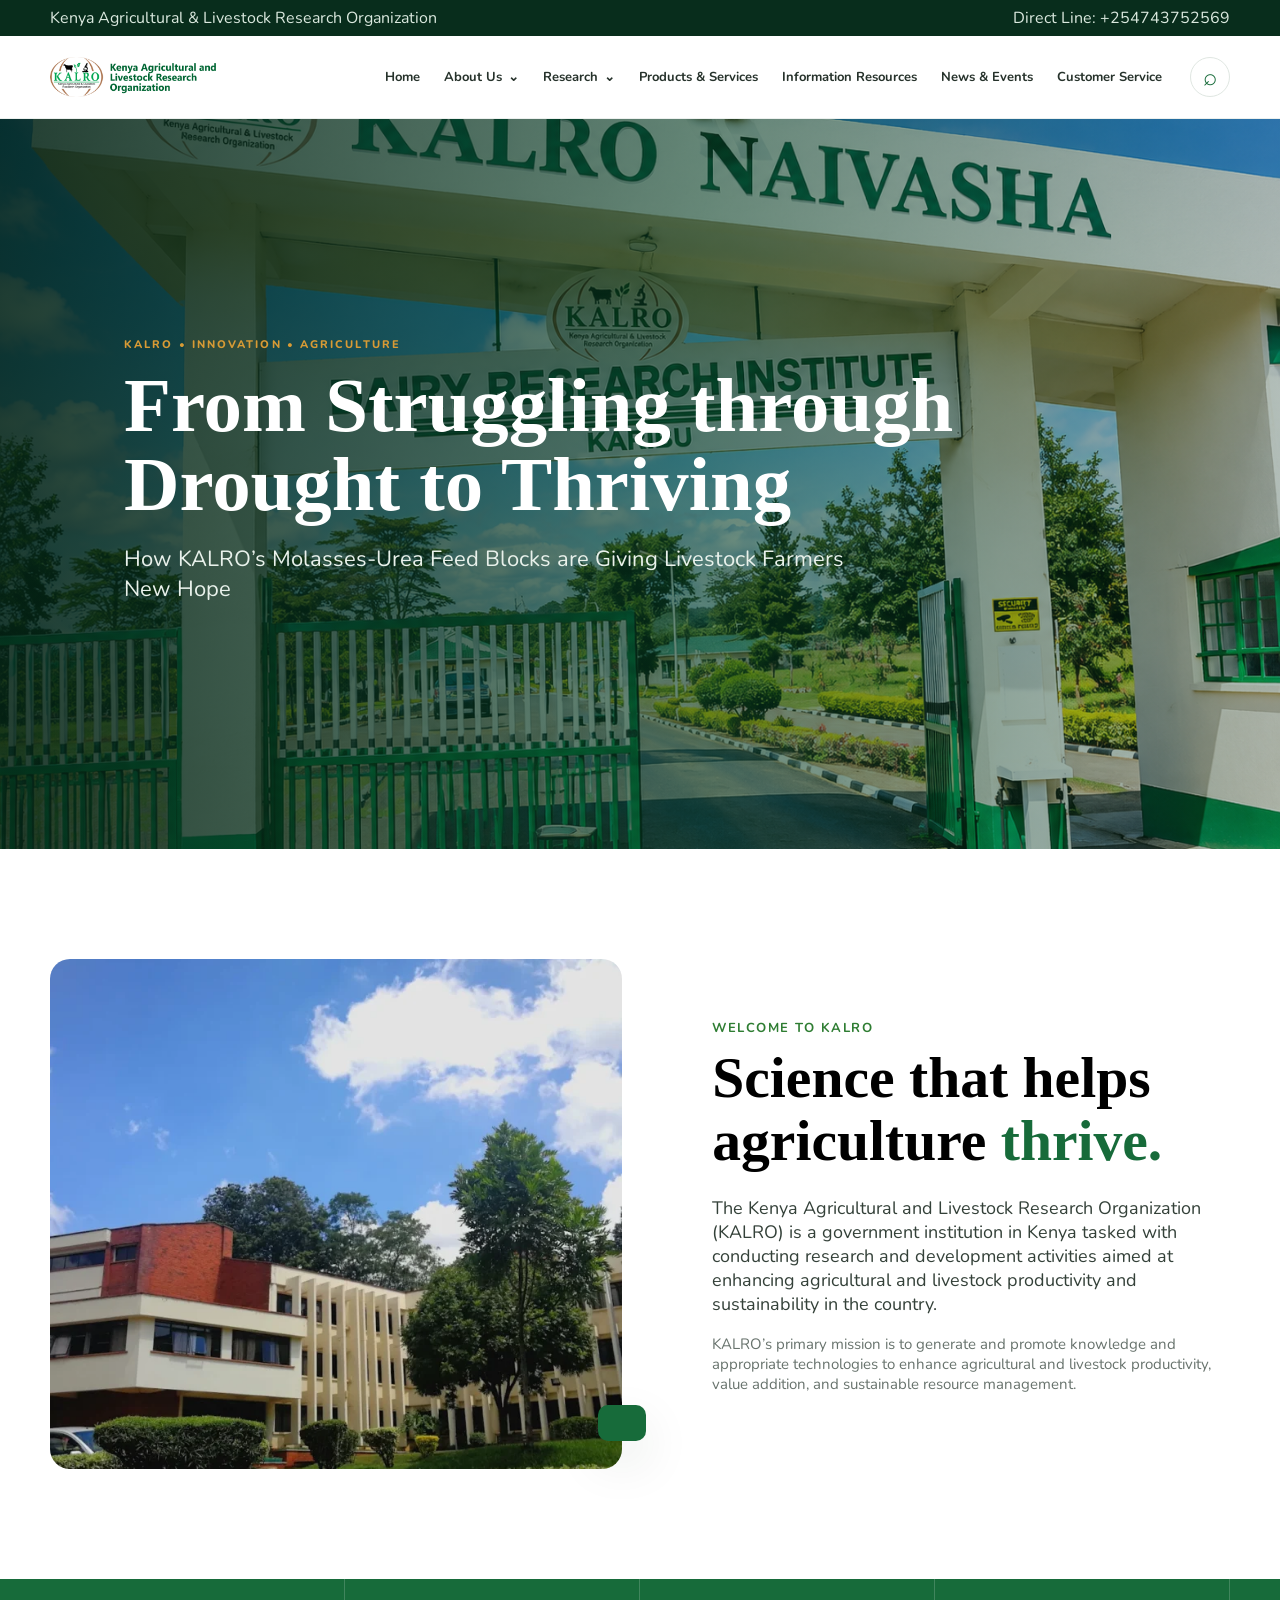
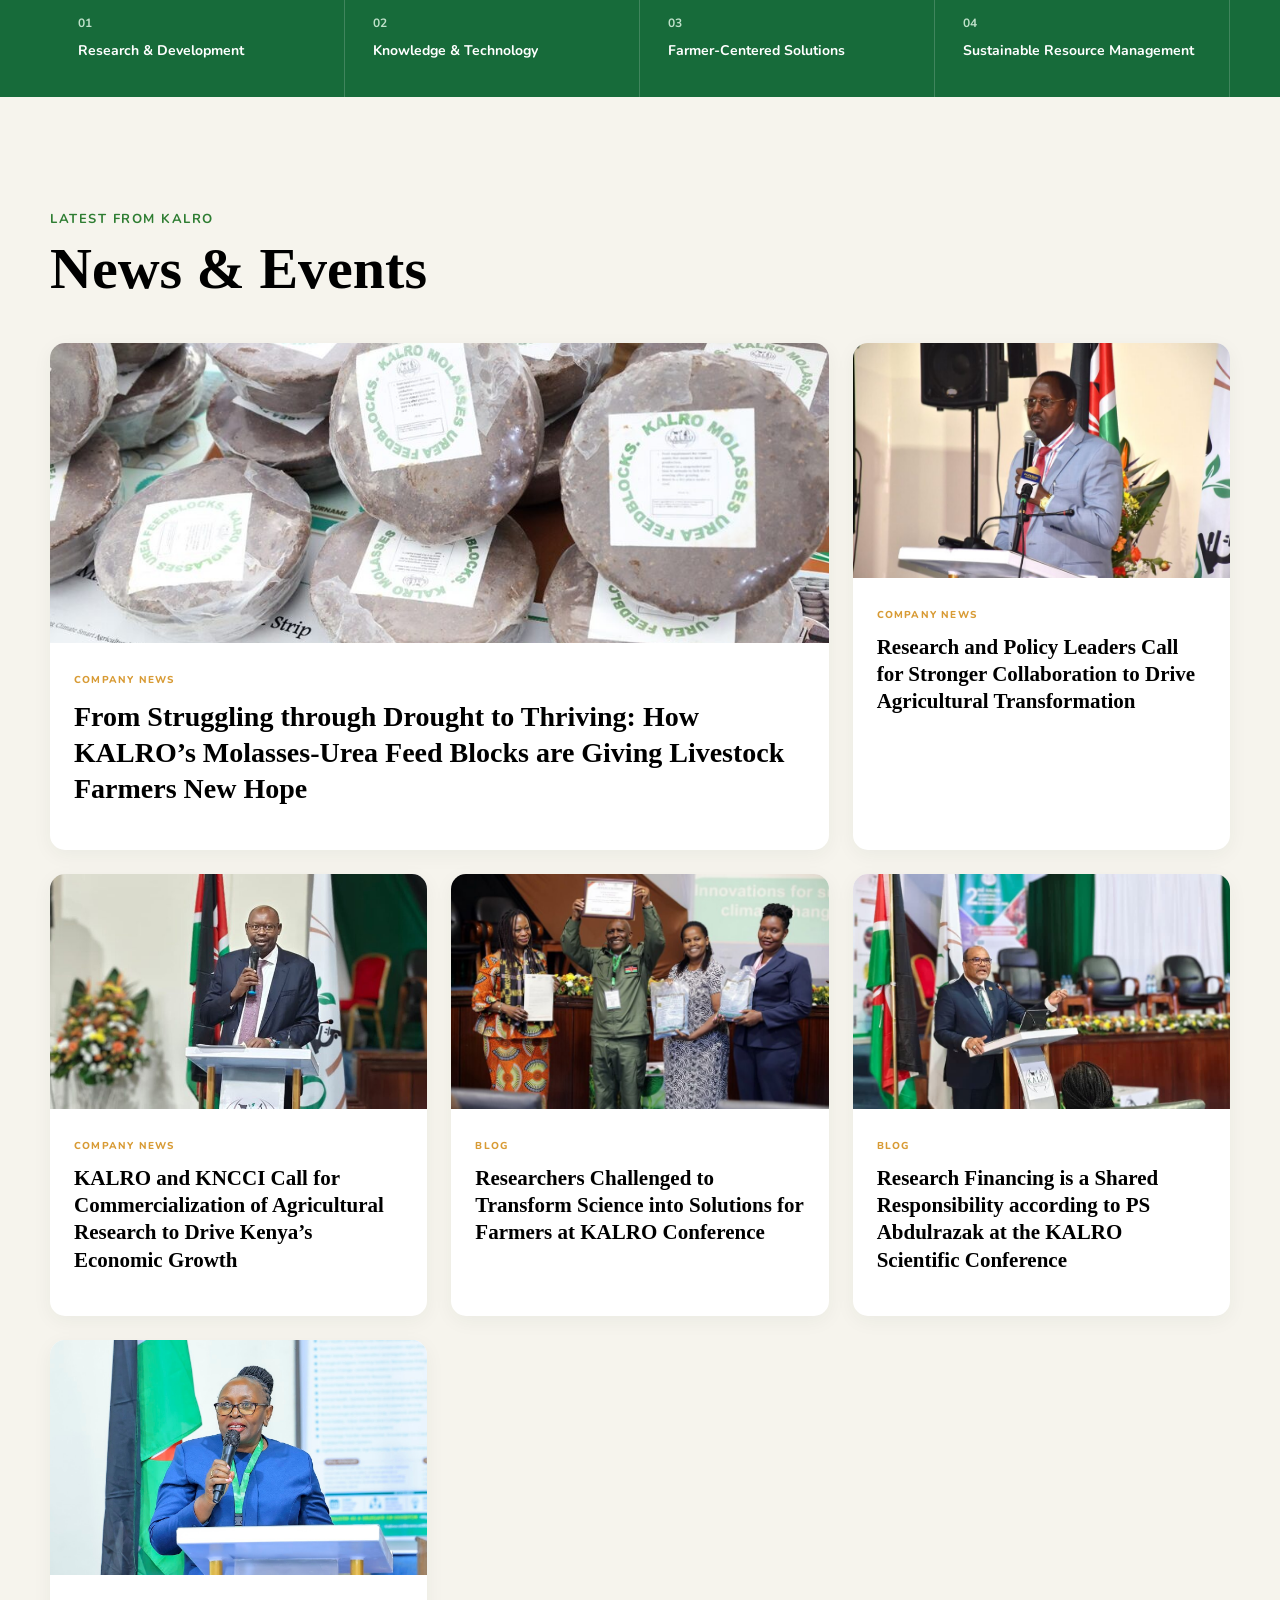
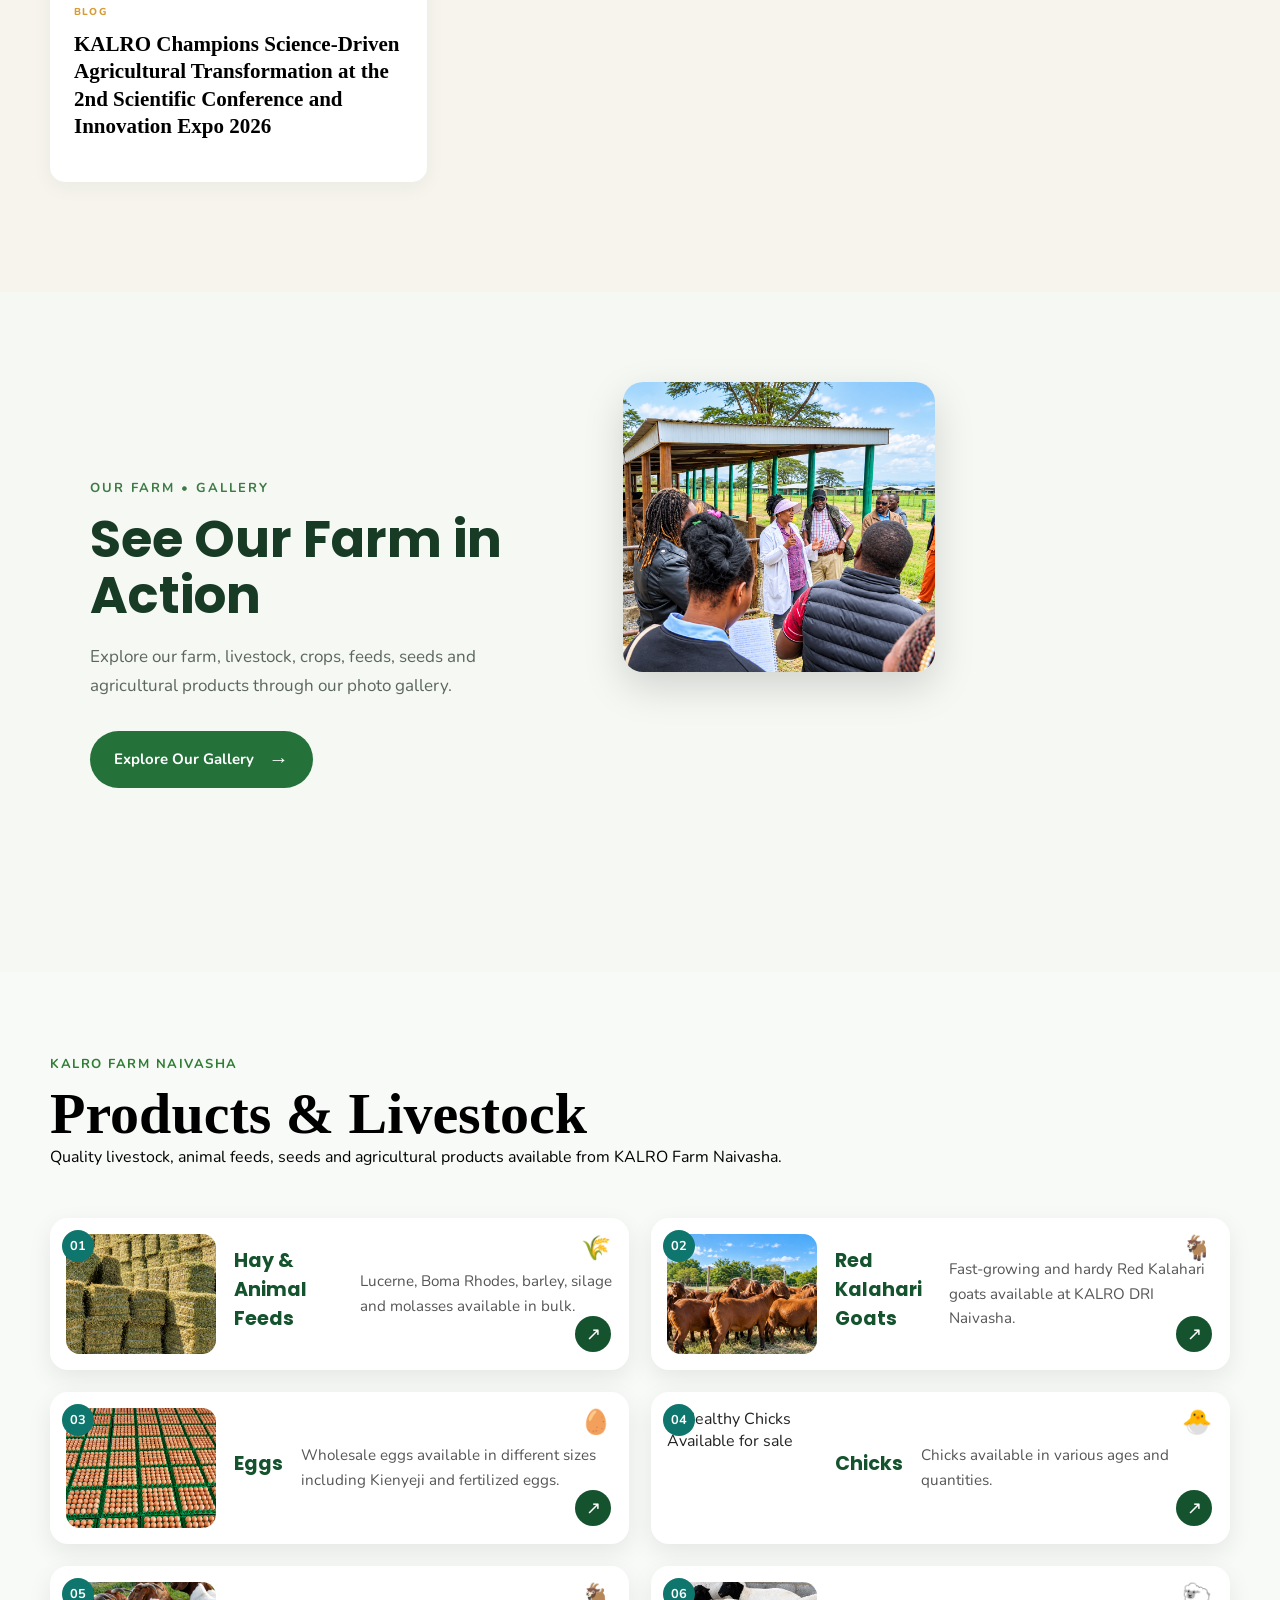
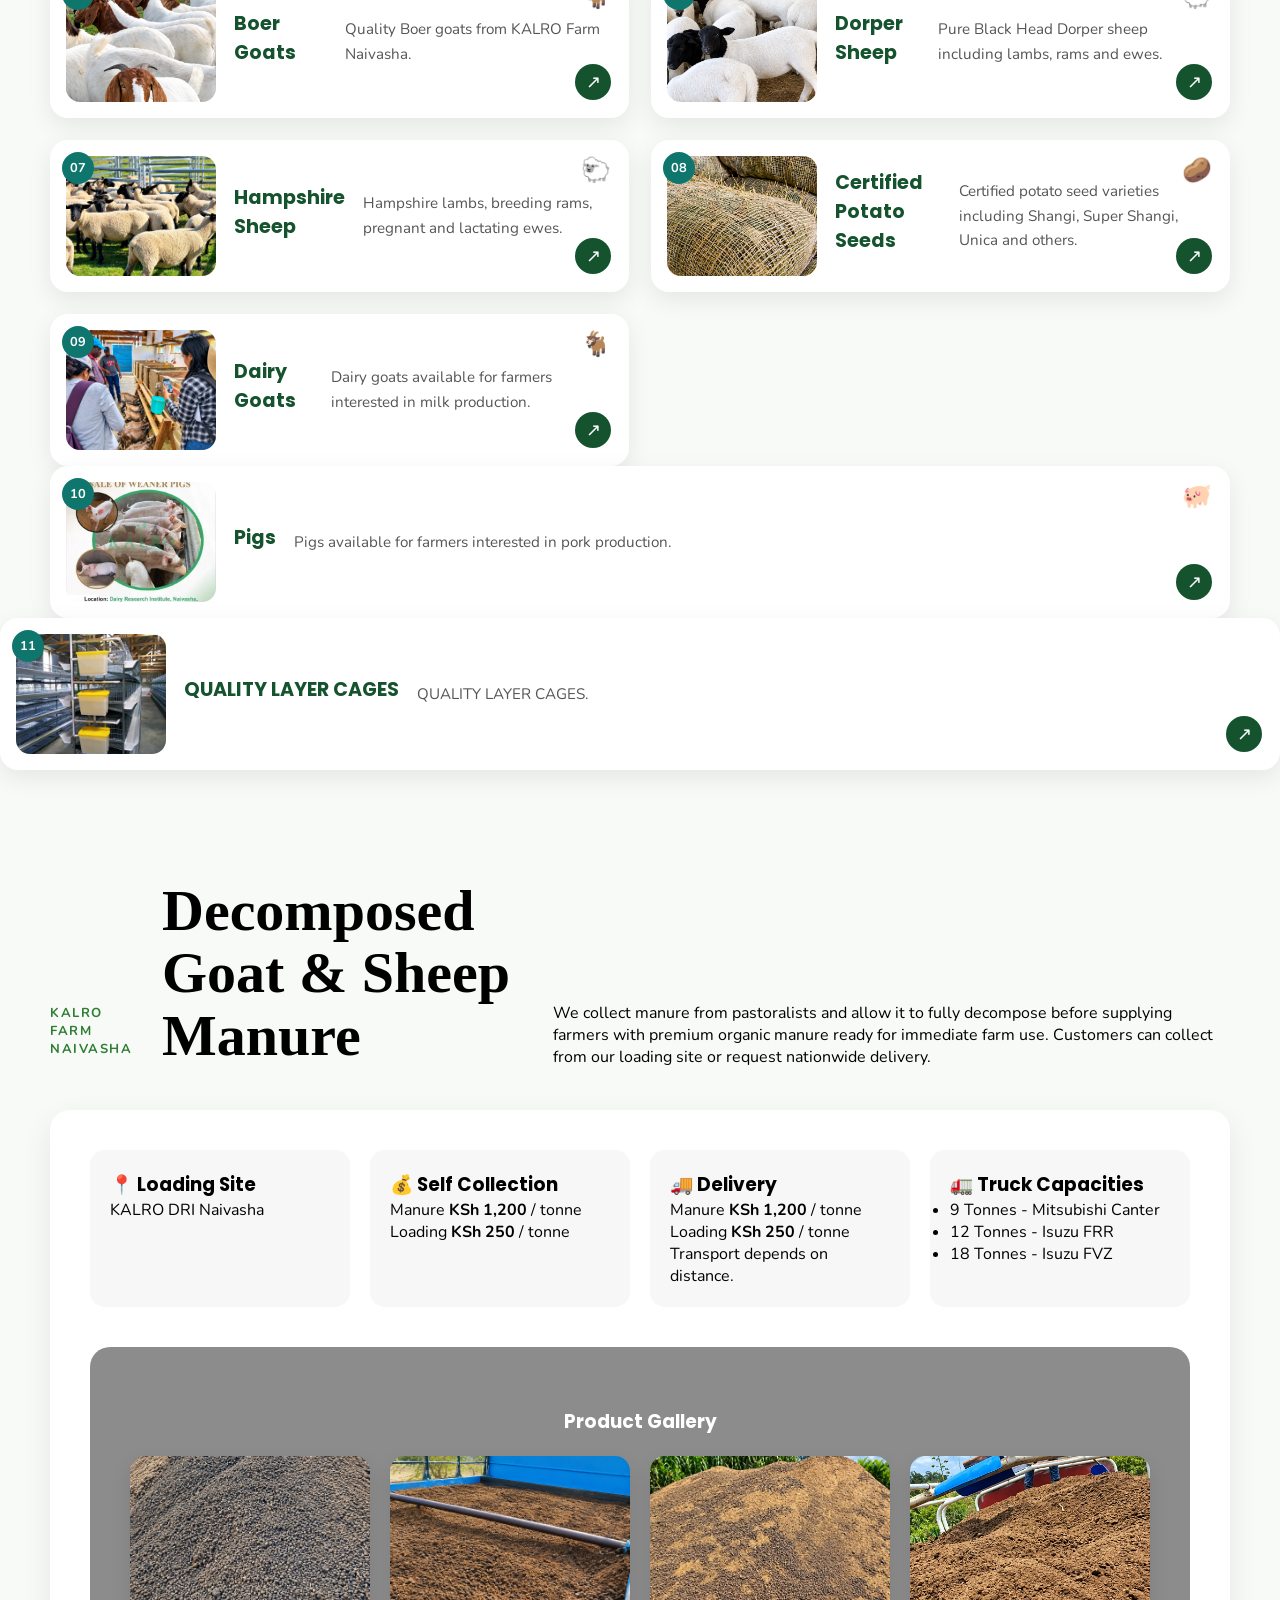
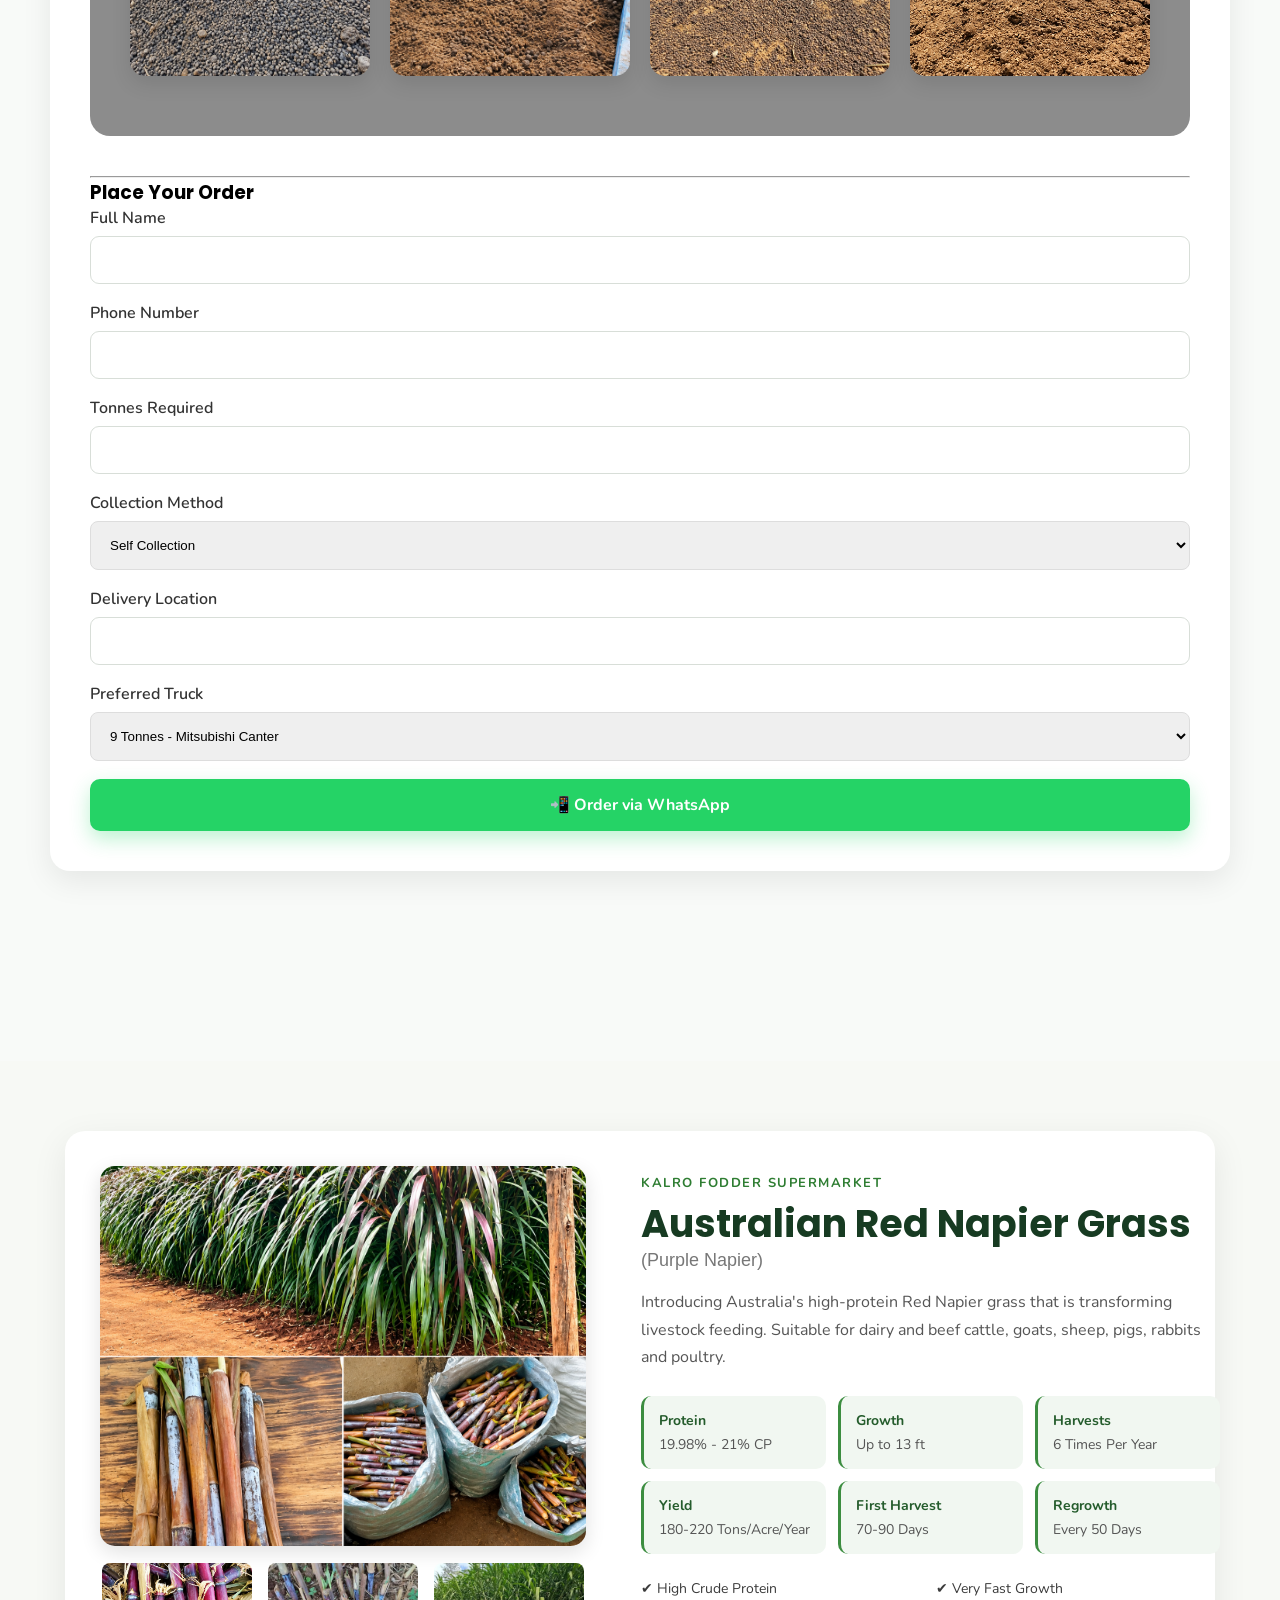
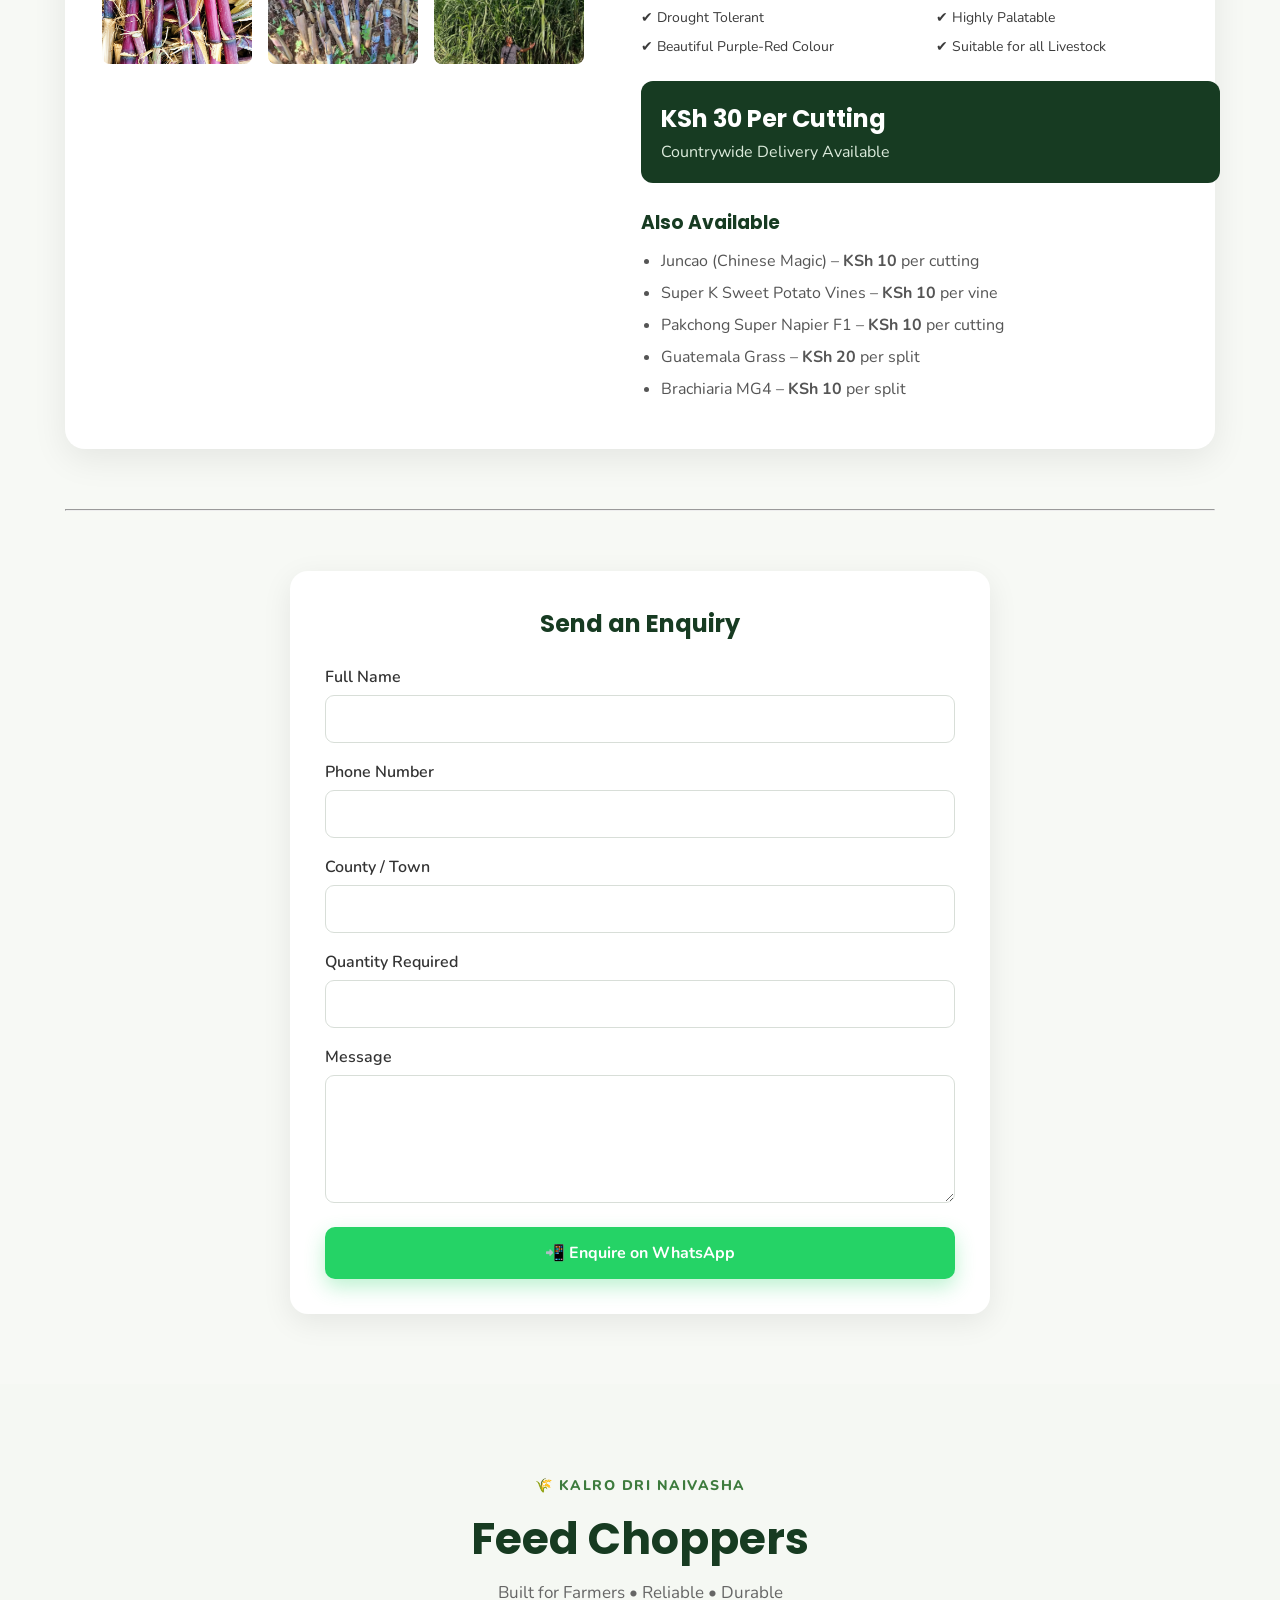
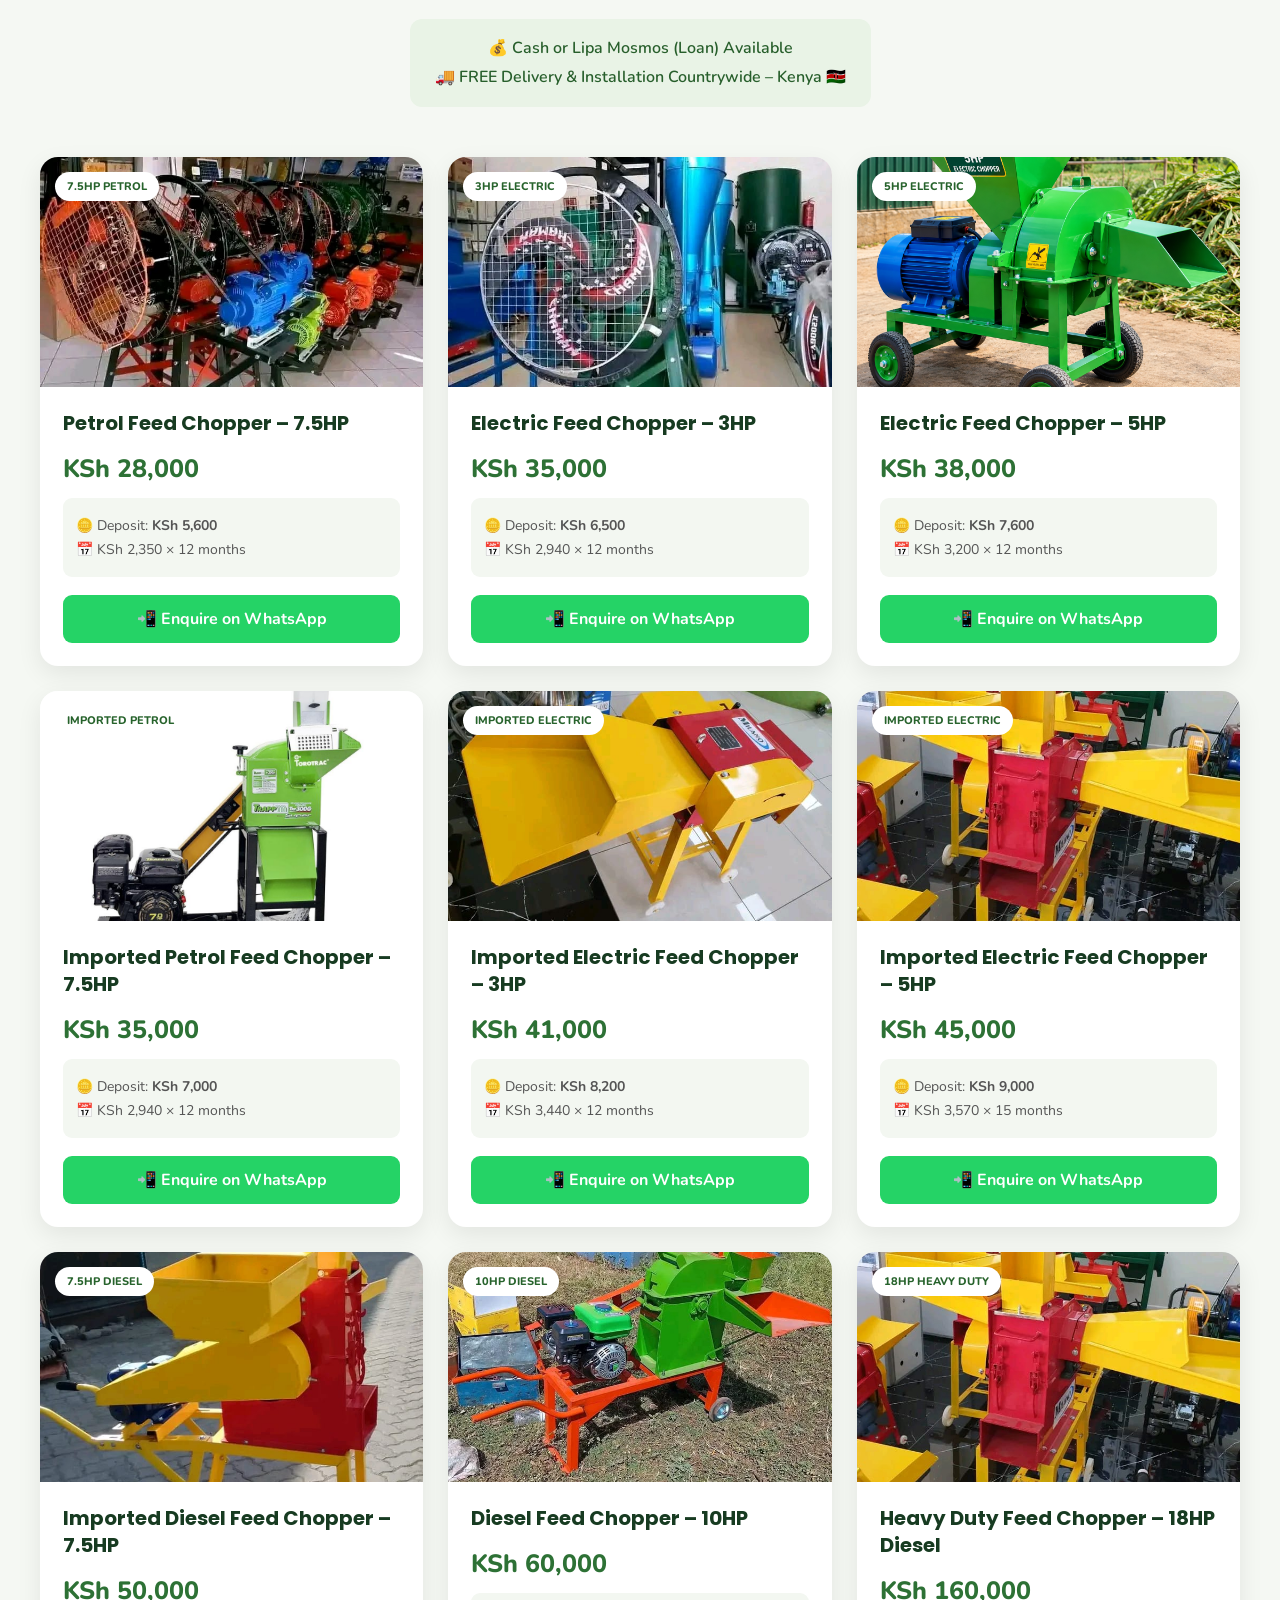
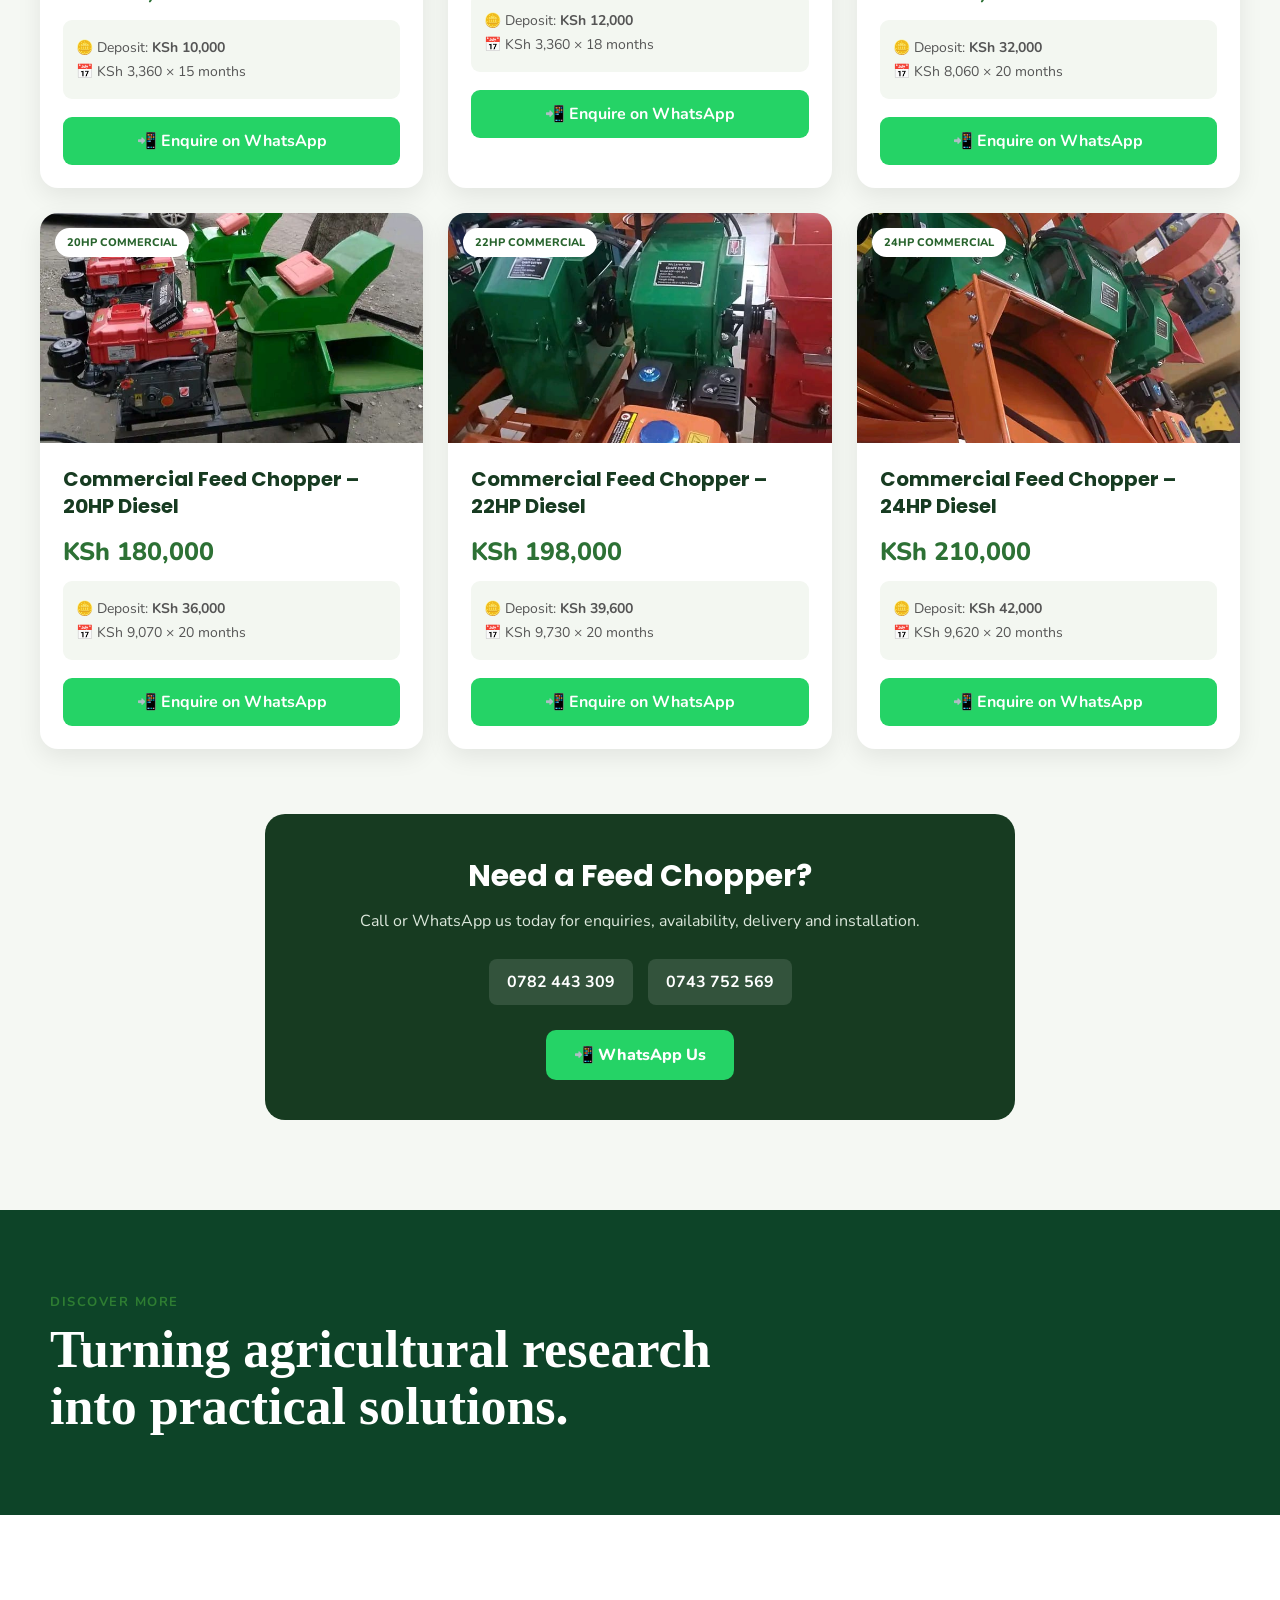
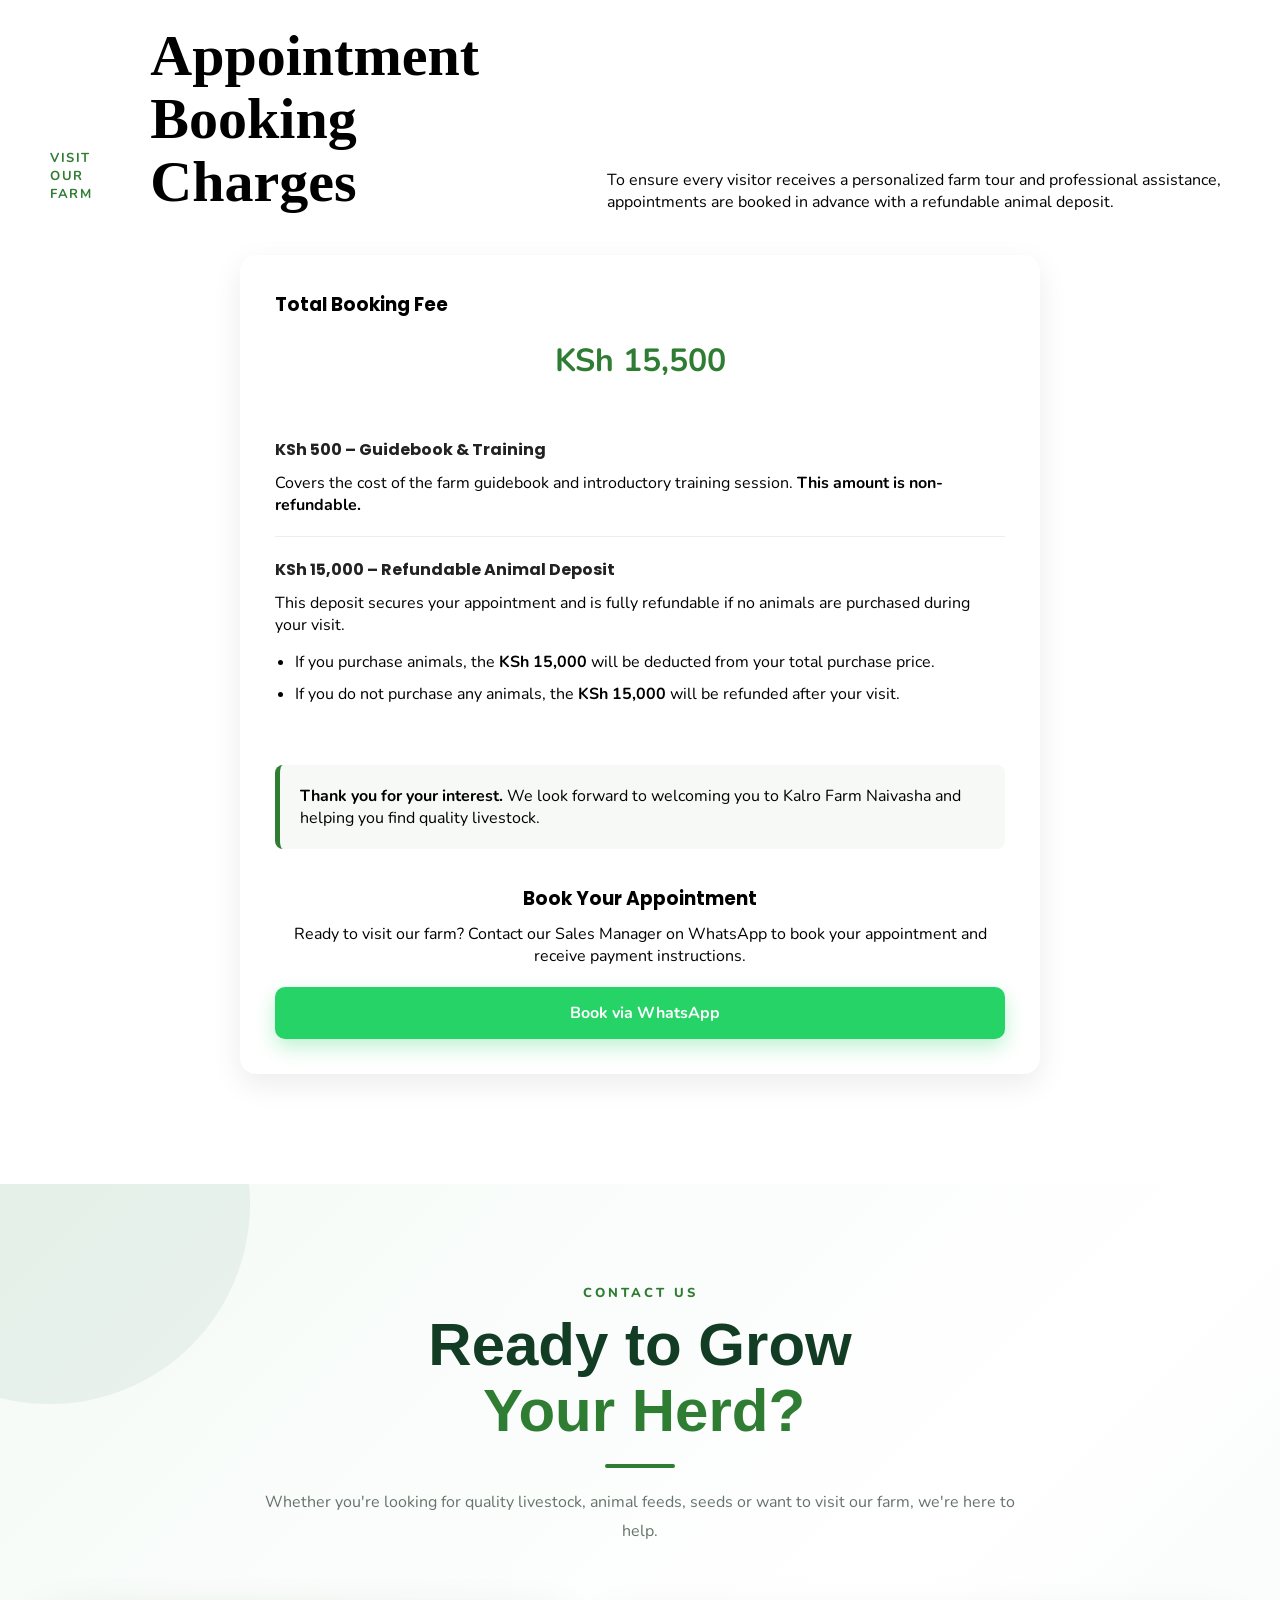
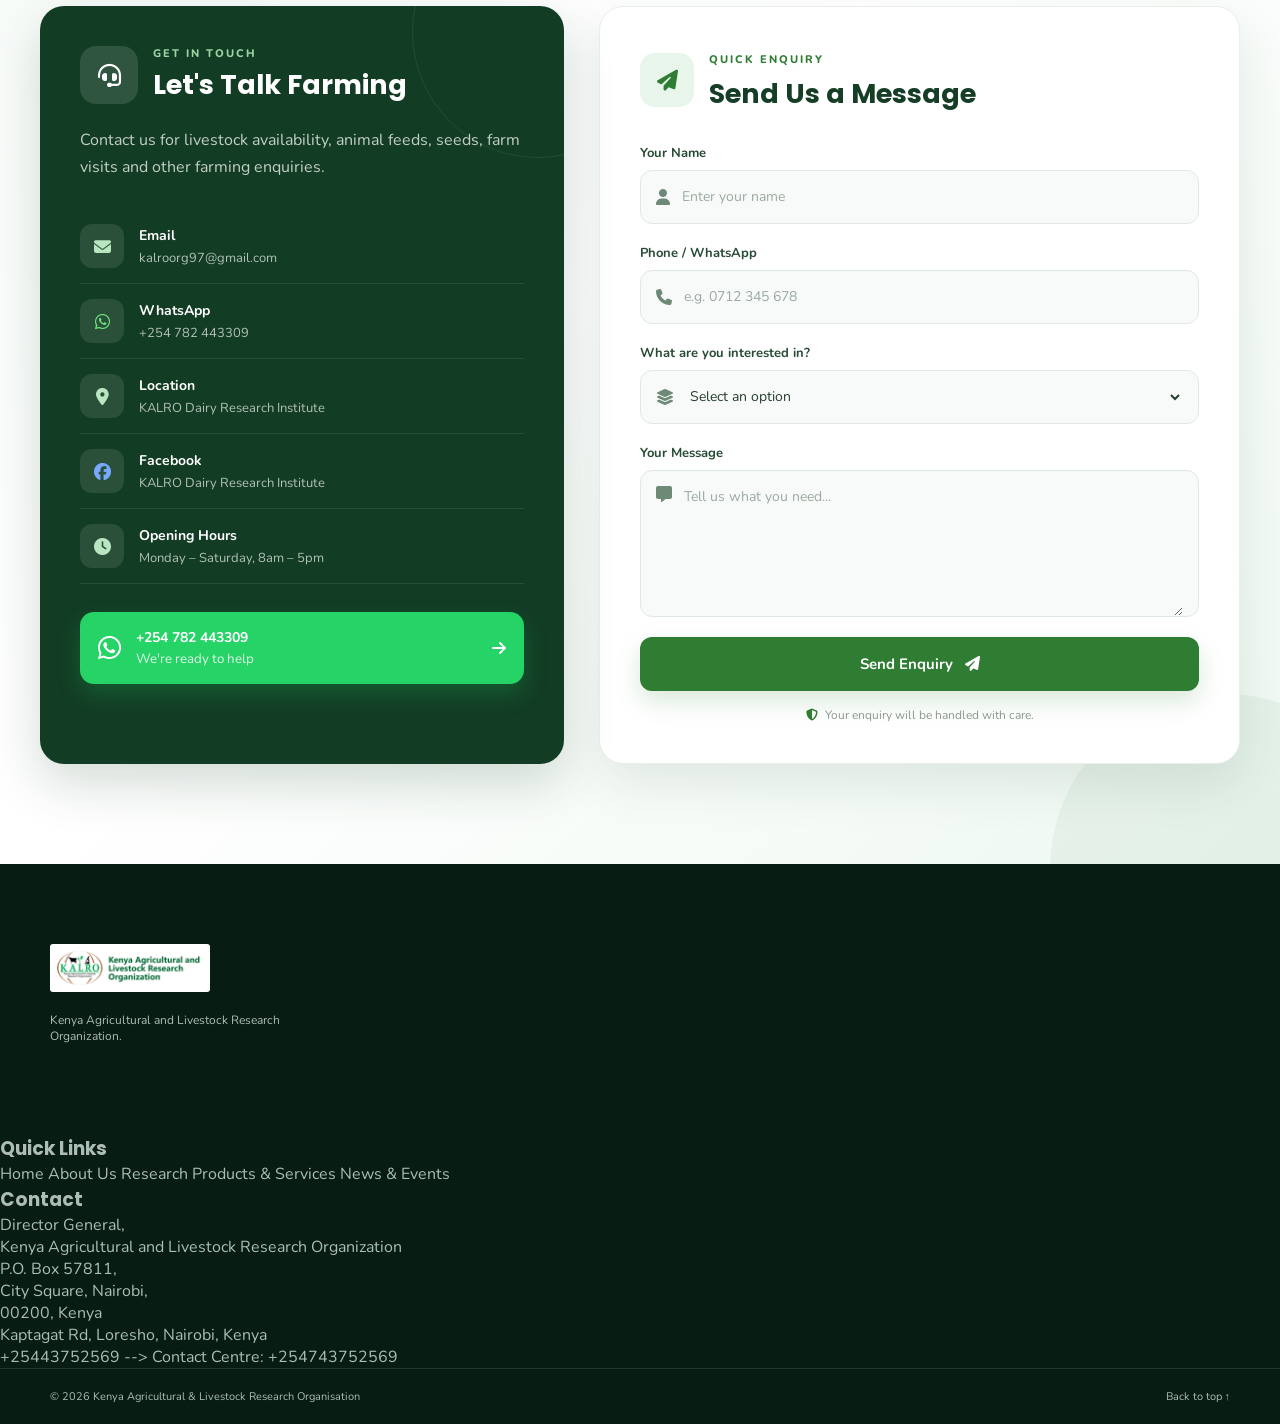
==== commit f38a4b5a: "Update index.html" ====
--- a/index.html
+++ b/index.html
@@ -1055,9 +1055,48 @@
             </a>
 
 
-
             <!-- ==============================
-                 04. BOER GOATS
+                 04. chicks
+            =============================== -->
+
+            <a
+                class="resource-card reveal"
+                href="chicks.html">
+
+                <div class="resource-image">
+
+                    <img
+                        src="chickens.jpg"
+                        alt="Healthy Chicks Available for sale">
+
+                </div>
+
+                <span class="resource-number">
+                    04
+                </span>
+
+                <div class="resource-icon">
+                🐣
+                </div>
+
+                <h3>
+                    Chicks
+                </h3>
+
+                <p>
+                   Chicks available in various ages and quantities.
+                </p>
+
+                <span class="arrow">
+                    ↗
+                </span>
+
+            </a>
+
+
+
+            <!-- ==============================
+                 05. BOER GOATS
             =============================== -->
 
             <a
@@ -1073,7 +1112,7 @@
                 </div>
 
                 <span class="resource-number">
-                    04
+                    05
                 </span>
 
                 <div class="resource-icon">
@@ -1098,7 +1137,7 @@
 
 
             <!-- ==============================
-                 05. DORPER SHEEP
+                 06. DORPER SHEEP
             =============================== -->
 
             <a
@@ -1114,7 +1153,7 @@
                 </div>
 
                 <span class="resource-number">
-                    05
+                    06
                 </span>
 
                 <div class="resource-icon">
@@ -1139,7 +1178,7 @@
 
 
             <!-- ==============================
-                 06. HAMPSHIRE SHEEP
+                 07. HAMPSHIRE SHEEP
             =============================== -->
 
             <a
@@ -1155,7 +1194,7 @@
                 </div>
 
                 <span class="resource-number">
-                    06
+                    07
                 </span>
 
                 <div class="resource-icon">
@@ -1180,7 +1219,7 @@
 
 
             <!-- ==============================
-                 07. POTATO SEEDS
+                 08. POTATO SEEDS
             =============================== -->
 
             <a
@@ -1196,7 +1235,7 @@
                 </div>
 
                 <span class="resource-number">
-                    07
+                    08
                 </span>
 
                 <div class="resource-icon">
@@ -1221,7 +1260,7 @@
 
 
             <!-- ==============================
-                 08. DAIRY GOATS
+                 09. DAIRY GOATS
             =============================== -->
 
             <a
@@ -1237,7 +1276,7 @@
                 </div>
 
                 <span class="resource-number">
-                    08
+                    09
                 </span>
 
                 <div class="resource-icon">
@@ -1263,7 +1302,7 @@
         </div>
         
             <!-- ==============================
-                 09. Pigs
+                 10. Pigs
             =============================== -->
 
             <a
@@ -1279,7 +1318,7 @@
                 </div>
 
                 <span class="resource-number">
-                    09
+                    10
                 </span>
 
                 <div class="resource-icon">
@@ -1306,7 +1345,7 @@
 
 
             <!-- ==============================
-                 10. chickencages
+                 11. chickencages
             =============================== -->
 
             <a
@@ -1322,7 +1361,7 @@
                 </div>
 
                 <span class="resource-number">
-                    10
+                    11
                 </span>
 
                 <div class="resource-icon">
--- a/style.css
+++ b/style.css
@@ -1077,12 +1077,11 @@
 /* ================================
    GALLERY SECTION
 ================================ */
+
 .gallery-section {
-    background-size: cover;
-    background-position: center;
-    background-repeat: no-repeat;
-    padding: 90px 0;
-    position: relative;
+    padding: 90px 7%;
+    background: #f5f8f3;
+    overflow: hidden;
 }
 
 .gallery-container {
@@ -1691,6 +1690,616 @@
 }
 
 
+
+/* =====================================
+   SEARCH
+===================================== */
+
+.search-modal {
+
+    position:
+        fixed;
+
+    inset:
+        0;
+
+    background:
+        rgba(2,18,11,.82);
+
+    backdrop-filter:
+        blur(8px);
+
+    z-index:
+        300;
+
+    display:
+        grid;
+
+    place-items:
+        center;
+
+    opacity:
+        0;
+
+    visibility:
+        hidden;
+
+    transition:
+        .25s;
+
+    padding:
+        20px;
+}
+
+
+.search-modal.open {
+
+    opacity:
+        1;
+
+    visibility:
+        visible;
+}
+
+
+.search-panel {
+
+    position:
+        relative;
+
+    background:
+        white;
+
+    width:
+        min(720px,100%);
+
+    padding:
+        55px;
+
+    border-radius:
+        18px;
+}
+
+
+.search-panel h2 {
+
+    font-family:
+        "Playfair Display",
+        serif;
+
+    font-size:
+        42px;
+
+    margin-bottom:
+        25px;
+}
+
+
+.search-panel form {
+
+    display:
+        flex;
+
+    gap:
+        10px;
+}
+
+
+.search-panel input {
+
+    flex:
+        1;
+
+    border:
+        1px solid
+        var(--line);
+
+    border-radius:
+        6px;
+
+    padding:
+        15px;
+
+    outline:
+        none;
+}
+
+
+.search-close {
+
+    position:
+        absolute;
+
+    right:
+        18px;
+
+    top:
+        15px;
+
+    border:
+        0;
+
+    background:
+        none;
+
+    font-size:
+        30px;
+
+    cursor:
+        pointer;
+}
+
+.gallery{
+    position:relative;
+    padding:60px 40px;
+    margin:50px 0;
+    border-radius:20px;
+    overflow:hidden;
+}
+
+.gallery::before{
+    content:"";
+    position:absolute;
+    inset:0;
+    background:linear-gradient(rgba(0,0,0,.45), rgba(0,0,0,.45)),
+               url("assets/images/loading 1.png") center center/cover no-repeat;
+    z-index:0;
+}
+
+.gallery h3,
+.gallery p,
+.gallery-grid{
+    position:relative;
+    z-index:1;
+}
+
+.gallery h3,
+.gallery p{
+    color:#fff;
+}
+
+/* =====================================
+   BACK TO TOP
+===================================== */
+
+.back-top {
+
+    position:
+        fixed;
+
+    right:
+        22px;
+
+    bottom:
+        22px;
+
+    width:
+        44px;
+
+    height:
+        44px;
+
+    border:
+        0;
+
+    border-radius:
+        50%;
+
+    background:
+        var(--gold);
+
+    cursor:
+        pointer;
+
+    opacity:
+        0;
+
+    visibility:
+        hidden;
+
+    transition:
+        .25s;
+}
+
+
+.back-top.show {
+
+    opacity:
+        1;
+
+    visibility:
+        visible;
+}
+
+
+
+/* =====================================
+   ANIMATIONS
+===================================== */
+
+.reveal {
+
+    opacity:
+        0;
+
+    transform:
+        translateY(22px);
+
+    transition:
+        .7s;
+}
+
+
+.reveal.visible {
+
+    opacity:
+        1;
+
+    transform:
+        none;
+}
+
+
+
+/* =====================================
+   TABLET
+===================================== */
+
+@media(max-width:1050px) {
+
+    .main-nav {
+        gap:
+            14px;
+    }
+
+
+    .intro-grid {
+        gap:
+            55px;
+    }
+
+
+    .resource-grid {
+
+        grid-template-columns:
+            repeat(2,1fr);
+
+    }
+
+
+    .footer-grid {
+
+        grid-template-columns:
+            repeat(2,1fr);
+
+    }
+
+}
+
+
+
+/* =====================================
+   MOBILE
+===================================== */
+
+@media(max-width:820px) {
+
+    .top-links {
+        display:
+            none;
+    }
+
+
+    .nav-wrap {
+        height:
+            70px;
+    }
+
+
+    .brand img {
+        width:
+            145px;
+    }
+
+
+    .menu-toggle {
+        display:
+            block;
+    }
+
+
+    .main-nav {
+
+        position:
+            absolute;
+
+        left:
+            20px;
+
+        right:
+            20px;
+
+        top:
+            76px;
+
+        display:
+            none;
+
+        flex-direction:
+            column;
+
+        align-items:
+            stretch;
+
+        background:
+            white;
+
+        border:
+            1px solid
+            var(--line);
+
+        border-radius:
+            14px;
+
+        box-shadow:
+            var(--shadow);
+
+        padding:
+            10px;
+
+    }
+
+
+    .main-nav.open {
+        display:
+            flex;
+    }
+
+
+    .main-nav > a,
+    .nav-dropdown > button {
+
+        padding:
+            13px 12px;
+
+        width:
+            100%;
+
+        text-align:
+            left;
+
+    }
+
+
+    .intro-grid {
+
+        grid-template-columns:
+            1fr;
+
+    }
+
+
+    .stats-grid {
+
+        grid-template-columns:
+            1fr 1fr;
+
+    }
+
+
+    .news-grid {
+
+        grid-template-columns:
+            1fr;
+
+    }
+
+
+    .featured {
+
+        grid-column:
+            auto;
+
+    }
+
+
+    .cta-inner {
+
+        flex-direction:
+            column;
+
+        align-items:
+            flex-start;
+
+    }
+
+}
+.appointment-card{
+    max-width:800px;
+    margin:40px auto 0;
+    background:#fff;
+    border-radius:16px;
+    padding:35px;
+    box-shadow:0 10px 30px rgba(0,0,0,.08);
+}
+
+.booking-price{
+    text-align:center;
+    font-size:2rem;
+    color:#2e7d32;
+    margin:20px 0 35px;
+}
+
+.booking-item{
+    padding:20px 0;
+    border-bottom:1px solid #eee;
+}
+
+.booking-item:last-child{
+    border-bottom:none;
+}
+
+.booking-item h4{
+    margin-bottom:10px;
+    color:#222;
+}
+
+.booking-item ul{
+    margin-top:15px;
+    padding-left:20px;
+}
+
+.booking-item li{
+    margin-bottom:10px;
+}
+
+.appointment-note{
+    margin-top:30px;
+    background:#f7f9f7;
+    border-left:5px solid #2e7d32;
+    padding:20px;
+    border-radius:8px;
+}
+
+.booking-action{
+    margin-top:35px;
+    text-align:center;
+}
+
+.booking-action h3{
+    margin-bottom:10px;
+}
+
+.booking-action p{
+    margin-bottom:20px;
+}
+
+.whatsapp-btn{
+    display:inline-flex;
+    align-items:center;
+    justify-content:center;
+    gap:10px;
+    padding:15px 30px;
+    background:#25D366;
+    color:#fff;
+    text-decoration:none;
+    border-radius:50px;
+    font-weight:600;
+    font-size:1rem;
+    transition:.3s ease;
+    box-shadow:0 8px 20px rgba(37,211,102,.3);
+}
+
+.whatsapp-btn:hover{
+    background:#1ebe5d;
+    transform:translateY(-3px);
+    box-shadow:0 12px 25px rgba(37,211,102,.4);
+}
+
+.whatsapp-btn i{
+    font-size:1.3rem;
+}
+.manure-card{
+background:#fff;
+padding:40px;
+border-radius:20px;
+box-shadow:0 10px 30px rgba(0,0,0,.08);
+}
+
+.info-grid{
+display:grid;
+grid-template-columns:repeat(auto-fit,minmax(220px,1fr));
+gap:20px;
+margin-bottom:40px;
+}
+
+.info-box{
+background:#f7f7f7;
+padding:20px;
+border-radius:15px;
+}
+
+.gallery{
+margin:40px 0;
+text-align:center;
+}
+
+.gallery-grid{
+display:grid;
+grid-template-columns:repeat(auto-fit,minmax(220px,1fr));
+gap:20px;
+margin-top:20px;
+}
+
+.gallery-grid img{
+width:100%;
+height:220px;
+object-fit:cover;
+border-radius:15px;
+cursor:pointer;
+transition:.4s;
+box-shadow:0 8px 20px rgba(0,0,0,.1);
+}
+
+.gallery-grid img:hover{
+transform:scale(1.05);
+}
+
+.lightbox{
+display:none;
+position:fixed;
+top:0;
+left:0;
+width:100%;
+height:100%;
+background:rgba(0,0,0,.9);
+justify-content:center;
+align-items:center;
+z-index:9999;
+cursor:pointer;
+}
+
+.lightbox img{
+max-width:90%;
+max-height:90%;
+border-radius:10px;
+}
+
+.form-group{
+margin-bottom:20px;
+}
+
+.form-group label{
+display:block;
+margin-bottom:8px;
+font-weight:600;
+}
+
+.form-group input,
+.form-group select{
+width:100%;
+padding:15px;
+border:1px solid #ddd;
+border-radius:8px;
+}
+
+.whatsapp-btn{
+width:100%;
+padding:18px;
+background:#25D366;
+color:#fff;
+font-size:18px;
+border:none;
+border-radius:50px;
+cursor:pointer;
+transition:.3s;
+font-weight:600;
+}
+
+.whatsapp-btn:hover{
+background:#1EBE5D;
+transform:translateY(-3px);
+}
 /* =========================================================
    INTERACTIVE CONTACT SECTION
    ========================================================= */
@@ -2264,406 +2873,6 @@
 }
 
 
-
-/* =====================================
-   SEARCH
-===================================== */
-
-.search-modal {
-
-    position:
-        fixed;
-
-    inset:
-        0;
-
-    background:
-        rgba(2,18,11,.82);
-
-    backdrop-filter:
-        blur(8px);
-
-    z-index:
-        300;
-
-    display:
-        grid;
-
-    place-items:
-        center;
-
-    opacity:
-        0;
-
-    visibility:
-        hidden;
-
-    transition:
-        .25s;
-
-    padding:
-        20px;
-}
-
-
-.search-modal.open {
-
-    opacity:
-        1;
-
-    visibility:
-        visible;
-}
-
-
-.search-panel {
-
-    position:
-        relative;
-
-    background:
-        white;
-
-    width:
-        min(720px,100%);
-
-    padding:
-        55px;
-
-    border-radius:
-        18px;
-}
-
-
-.search-panel h2 {
-
-    font-family:
-        "Playfair Display",
-        serif;
-
-    font-size:
-        42px;
-
-    margin-bottom:
-        25px;
-}
-
-
-.search-panel form {
-
-    display:
-        flex;
-
-    gap:
-        10px;
-}
-
-
-.search-panel input {
-
-    flex:
-        1;
-
-    border:
-        1px solid
-        var(--line);
-
-    border-radius:
-        6px;
-
-    padding:
-        15px;
-
-    outline:
-        none;
-}
-
-
-.search-close {
-
-    position:
-        absolute;
-
-    right:
-        18px;
-
-    top:
-        15px;
-
-    border:
-        0;
-
-    background:
-        none;
-
-    font-size:
-        30px;
-
-    cursor:
-        pointer;
-}
-
-
-
-/* =====================================
-   BACK TO TOP
-===================================== */
-
-.back-top {
-
-    position:
-        fixed;
-
-    right:
-        22px;
-
-    bottom:
-        22px;
-
-    width:
-        44px;
-
-    height:
-        44px;
-
-    border:
-        0;
-
-    border-radius:
-        50%;
-
-    background:
-        var(--gold);
-
-    cursor:
-        pointer;
-
-    opacity:
-        0;
-
-    visibility:
-        hidden;
-
-    transition:
-        .25s;
-}
-
-
-.back-top.show {
-
-    opacity:
-        1;
-
-    visibility:
-        visible;
-}
-
-
-
-/* =====================================
-   ANIMATIONS
-===================================== */
-
-.reveal {
-
-    opacity:
-        0;
-
-    transform:
-        translateY(22px);
-
-    transition:
-        .7s;
-}
-
-
-.reveal.visible {
-
-    opacity:
-        1;
-
-    transform:
-        none;
-}
-
-
-
-/* =====================================
-   TABLET
-===================================== */
-
-@media(max-width:1050px) {
-
-    .main-nav {
-        gap:
-            14px;
-    }
-
-
-    .intro-grid {
-        gap:
-            55px;
-    }
-
-
-    .resource-grid {
-
-        grid-template-columns:
-            repeat(2,1fr);
-
-    }
-
-
-    .footer-grid {
-
-        grid-template-columns:
-            repeat(2,1fr);
-
-    }
-
-}
-
-
-
-/* =====================================
-   MOBILE
-===================================== */
-
-@media(max-width:820px) {
-
-    .top-links {
-        display:
-            none;
-    }
-
-
-    .nav-wrap {
-        height:
-            70px;
-    }
-
-
-    .brand img {
-        width:
-            145px;
-    }
-
-
-    .menu-toggle {
-        display:
-            block;
-    }
-
-
-    .main-nav {
-
-        position:
-            absolute;
-
-        left:
-            20px;
-
-        right:
-            20px;
-
-        top:
-            76px;
-
-        display:
-            none;
-
-        flex-direction:
-            column;
-
-        align-items:
-            stretch;
-
-        background:
-            white;
-
-        border:
-            1px solid
-            var(--line);
-
-        border-radius:
-            14px;
-
-        box-shadow:
-            var(--shadow);
-
-        padding:
-            10px;
-
-    }
-
-
-    .main-nav.open {
-        display:
-            flex;
-    }
-
-
-    .main-nav > a,
-    .nav-dropdown > button {
-
-        padding:
-            13px 12px;
-
-        width:
-            100%;
-
-        text-align:
-            left;
-
-    }
-
-
-    .intro-grid {
-
-        grid-template-columns:
-            1fr;
-
-    }
-
-
-    .stats-grid {
-
-        grid-template-columns:
-            1fr 1fr;
-
-    }
-
-
-    .news-grid {
-
-        grid-template-columns:
-            1fr;
-
-    }
-
-
-    .featured {
-
-        grid-column:
-            auto;
-
-    }
-
-
-    .cta-inner {
-
-        flex-direction:
-            column;
-
-        align-items:
-            flex-start;
-
-    }
-
-}
-
-
-
 /* =====================================
    SMALL MOBILE
 ===================================== */
@@ -2745,3 +2954,410 @@
     }
 
 }
+/* ================================
+   FODDER PRODUCT SECTION
+================================ */
+
+.fodder-product {
+    padding: 70px 20px;
+    background: #f7f9f5;
+}
+
+.fodder-product .container {
+    max-width: 1150px;
+    margin: auto;
+}
+
+
+/* ================================
+   PRODUCT CARD
+================================ */
+
+.product-card {
+    display: grid;
+    grid-template-columns: 45% 55%;
+    gap: 45px;
+    background: #ffffff;
+    padding: 35px;
+    border-radius: 20px;
+    box-shadow: 0 10px 35px rgba(0, 0, 0, 0.08);
+}
+
+
+/* ================================
+   PRODUCT IMAGES
+================================ */
+
+.product-images {
+    width: 100%;
+}
+
+
+/* MAIN IMAGE */
+
+.product-images > img {
+    width: 100%;
+    height: 380px;
+    object-fit: cover;
+    display: block;
+    border-radius: 15px;
+    box-shadow: 0 6px 20px rgba(0, 0, 0, 0.12);
+}
+
+
+/* SMALL IMAGE GRID */
+
+.image-grid {
+    display: grid;
+    grid-template-columns: repeat(3, 1fr);
+    gap: 12px;
+    margin-top: 15px;
+}
+
+
+/* THUMBNAILS */
+
+.image-grid img {
+    width: 100%;
+    height: 105px;
+    object-fit: cover;
+    border-radius: 10px;
+    display: block;
+    cursor: pointer;
+    transition: 0.3s ease;
+    border: 2px solid transparent;
+}
+
+
+.image-grid img:hover {
+    transform: translateY(-3px);
+    border-color: #2e7d32;
+    box-shadow: 0 5px 15px rgba(0, 0, 0, 0.12);
+}
+
+
+/* ================================
+   PRODUCT DETAILS
+================================ */
+
+.product-details {
+    padding: 5px 5px 5px 10px;
+}
+
+
+.section-kicker {
+    display: inline-block;
+    font-size: 13px;
+    font-weight: 700;
+    letter-spacing: 1.5px;
+    color: #2e7d32;
+    margin-bottom: 10px;
+}
+
+
+.product-details h2 {
+    font-size: 38px;
+    line-height: 1.15;
+    margin: 0 0 5px;
+    color: #173b22;
+}
+
+
+.product-details h4 {
+    font-size: 18px;
+    color: #777;
+    margin: 0 0 18px;
+    font-weight: 500;
+}
+
+
+.product-details > p {
+    font-size: 16px;
+    line-height: 1.7;
+    color: #555;
+    margin-bottom: 25px;
+}
+
+
+/* ================================
+   FEATURES
+================================ */
+
+.feature-grid {
+    display: grid;
+    grid-template-columns: repeat(3, 1fr);
+    gap: 12px;
+    margin: 25px 0;
+}
+
+
+.feature {
+    background: #f1f7f1;
+    padding: 15px;
+    border-radius: 10px;
+    border-left: 3px solid #3c8d40;
+}
+
+
+.feature strong {
+    display: block;
+    color: #245c2c;
+    font-size: 14px;
+    margin-bottom: 5px;
+}
+
+
+.feature p {
+    margin: 0;
+    font-size: 14px;
+    color: #555;
+}
+
+
+/* ================================
+   BENEFITS
+================================ */
+
+.product-benefits {
+    list-style: none;
+    padding: 0;
+    margin: 25px 0;
+    display: grid;
+    grid-template-columns: 1fr 1fr;
+    gap: 10px;
+}
+
+
+.product-benefits li {
+    font-size: 14px;
+    color: #3b3b3b;
+}
+
+
+/* ================================
+   PRICE
+================================ */
+
+.price-box {
+    background: #173b22;
+    color: white;
+    padding: 20px;
+    border-radius: 12px;
+    margin-top: 25px;
+}
+
+
+.price-box h3 {
+    margin: 0 0 5px;
+    font-size: 24px;
+}
+
+
+.price-box p {
+    margin: 0;
+    color: #dcebdc;
+}
+
+
+/* ================================
+   OTHER PRODUCTS
+================================ */
+
+.other-products {
+    margin-top: 25px;
+}
+
+
+.other-products h3 {
+    color: #173b22;
+    margin-bottom: 12px;
+}
+
+
+.other-products ul {
+    padding-left: 20px;
+    margin: 0;
+}
+
+
+.other-products li {
+    margin-bottom: 8px;
+    color: #555;
+    line-height: 1.5;
+}
+
+
+/* ================================
+   ENQUIRY CARD
+================================ */
+
+.enquiry-card {
+    max-width: 700px;
+    margin: 50px auto 0;
+    background: white;
+    padding: 35px;
+    border-radius: 18px;
+    box-shadow: 0 8px 30px rgba(0, 0, 0, 0.08);
+}
+
+
+.enquiry-card h2 {
+    text-align: center;
+    color: #173b22;
+    margin-bottom: 25px;
+}
+
+
+.form-group {
+    margin-bottom: 18px;
+}
+
+
+.form-group label {
+    display: block;
+    margin-bottom: 7px;
+    font-weight: 600;
+    color: #333;
+}
+
+
+.form-group input,
+.form-group textarea {
+    width: 100%;
+    padding: 13px 15px;
+    border: 1px solid #d8ded8;
+    border-radius: 9px;
+    font-size: 15px;
+    font-family: inherit;
+    box-sizing: border-box;
+    outline: none;
+    transition: 0.2s ease;
+}
+
+
+.form-group input:focus,
+.form-group textarea:focus {
+    border-color: #3c8d40;
+    box-shadow: 0 0 0 3px rgba(60, 141, 64, 0.1);
+}
+
+
+.form-group textarea {
+    resize: vertical;
+}
+
+
+/* ================================
+   WHATSAPP BUTTON
+================================ */
+
+.whatsapp-btn {
+    width: 100%;
+    border: none;
+    padding: 15px 20px;
+    border-radius: 10px;
+    background: #25d366;
+    color: white;
+    font-size: 16px;
+    font-weight: 700;
+    cursor: pointer;
+    transition: 0.3s ease;
+}
+
+
+.whatsapp-btn:hover {
+    background: #1ebe5d;
+    transform: translateY(-2px);
+}
+
+
+/* ================================
+   TABLET
+================================ */
+
+@media (max-width: 900px) {
+
+    .product-card {
+        grid-template-columns: 1fr;
+        gap: 30px;
+    }
+
+    .product-images > img {
+        height: 400px;
+    }
+
+    .product-details h2 {
+        font-size: 32px;
+    }
+
+}
+
+
+/* ================================
+   MOBILE
+================================ */
+
+@media (max-width: 600px) {
+
+    .fodder-product {
+        padding: 40px 12px;
+    }
+
+    .product-card {
+        padding: 18px;
+        border-radius: 15px;
+    }
+
+    /* Main image becomes smaller on phones */
+
+    .product-images > img {
+        height: 260px;
+        border-radius: 12px;
+    }
+
+    /* Thumbnail images */
+
+    .image-grid {
+        gap: 8px;
+    }
+
+    .image-grid img {
+        height: 80px;
+        border-radius: 8px;
+    }
+
+    .product-details {
+        padding: 0;
+    }
+
+    .product-details h2 {
+        font-size: 27px;
+    }
+
+    .product-details h4 {
+        font-size: 16px;
+    }
+
+    .feature-grid {
+        grid-template-columns: 1fr 1fr;
+        gap: 8px;
+    }
+
+    .feature {
+        padding: 12px;
+    }
+
+    .product-benefits {
+        grid-template-columns: 1fr;
+    }
+
+    .price-box h3 {
+        font-size: 21px;
+    }
+
+    .enquiry-card {
+        padding: 22px 18px;
+        margin-top: 35px;
+    }
+
+}
